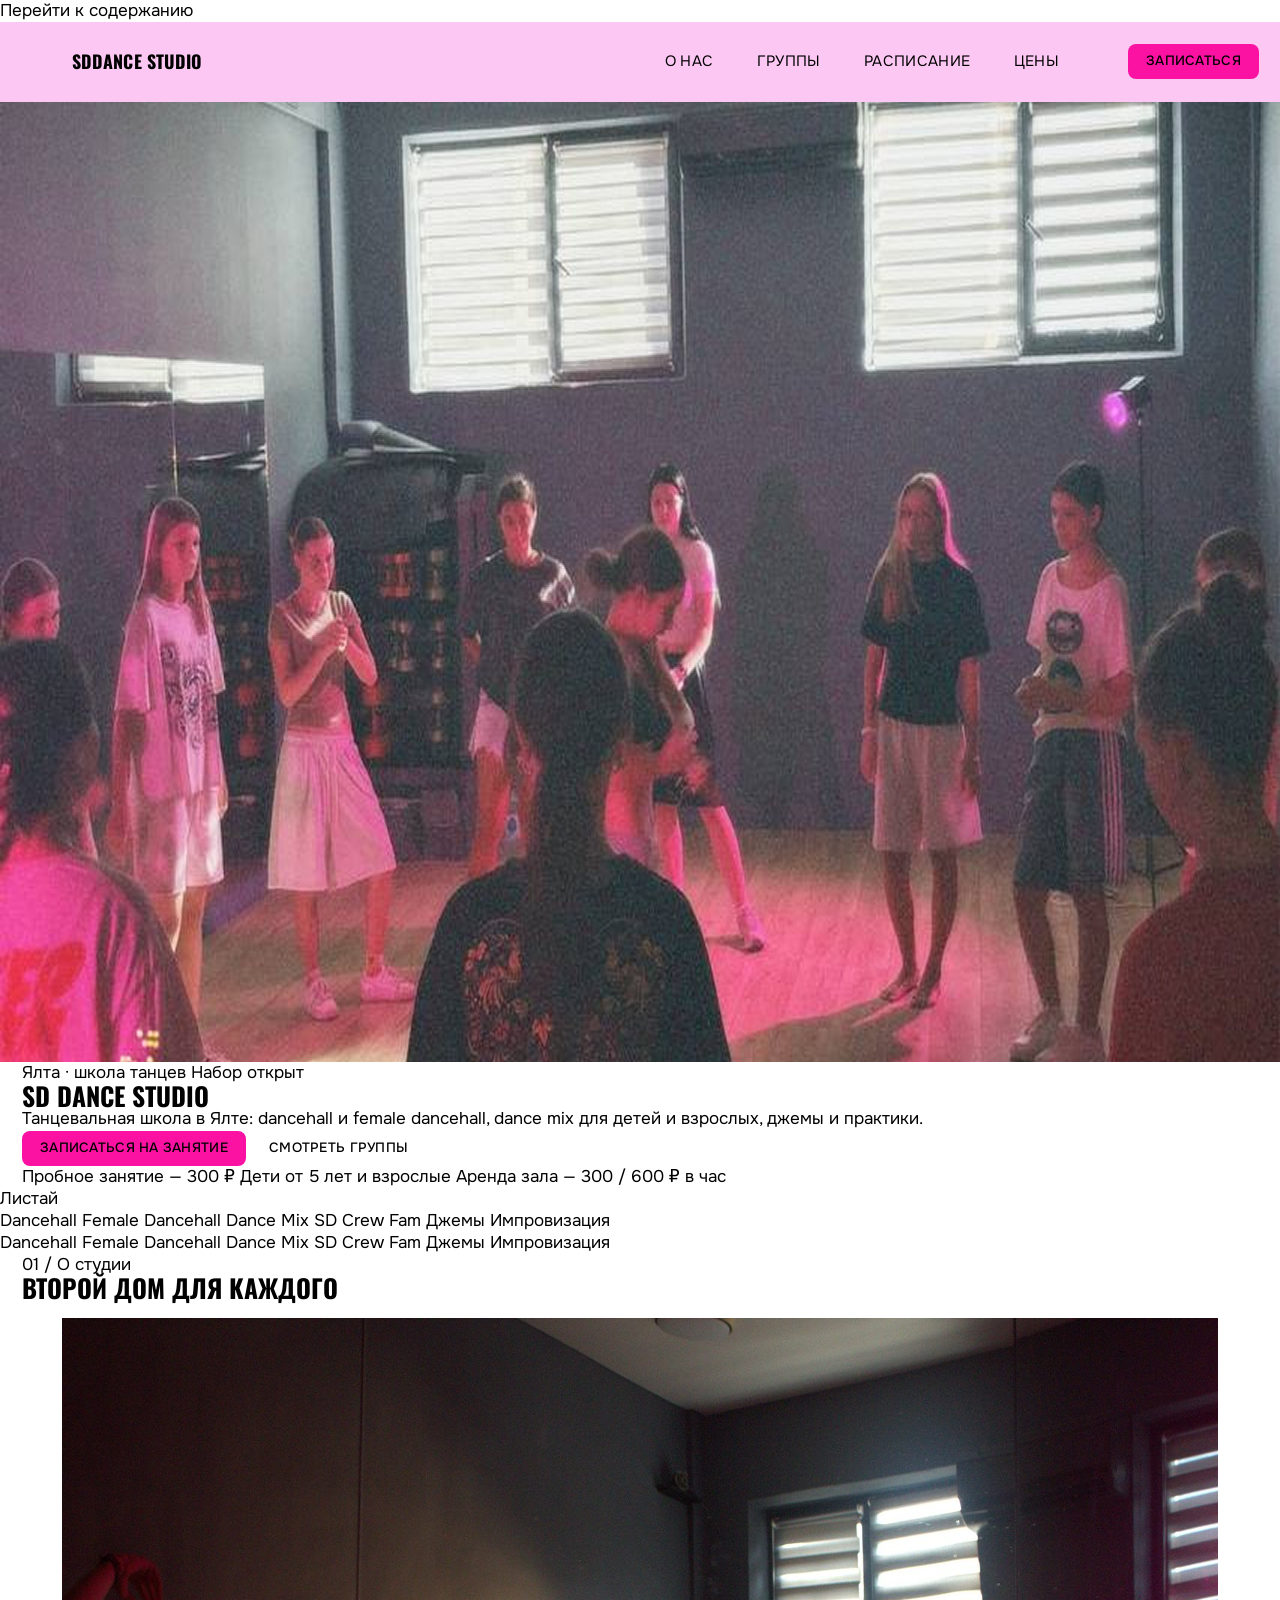
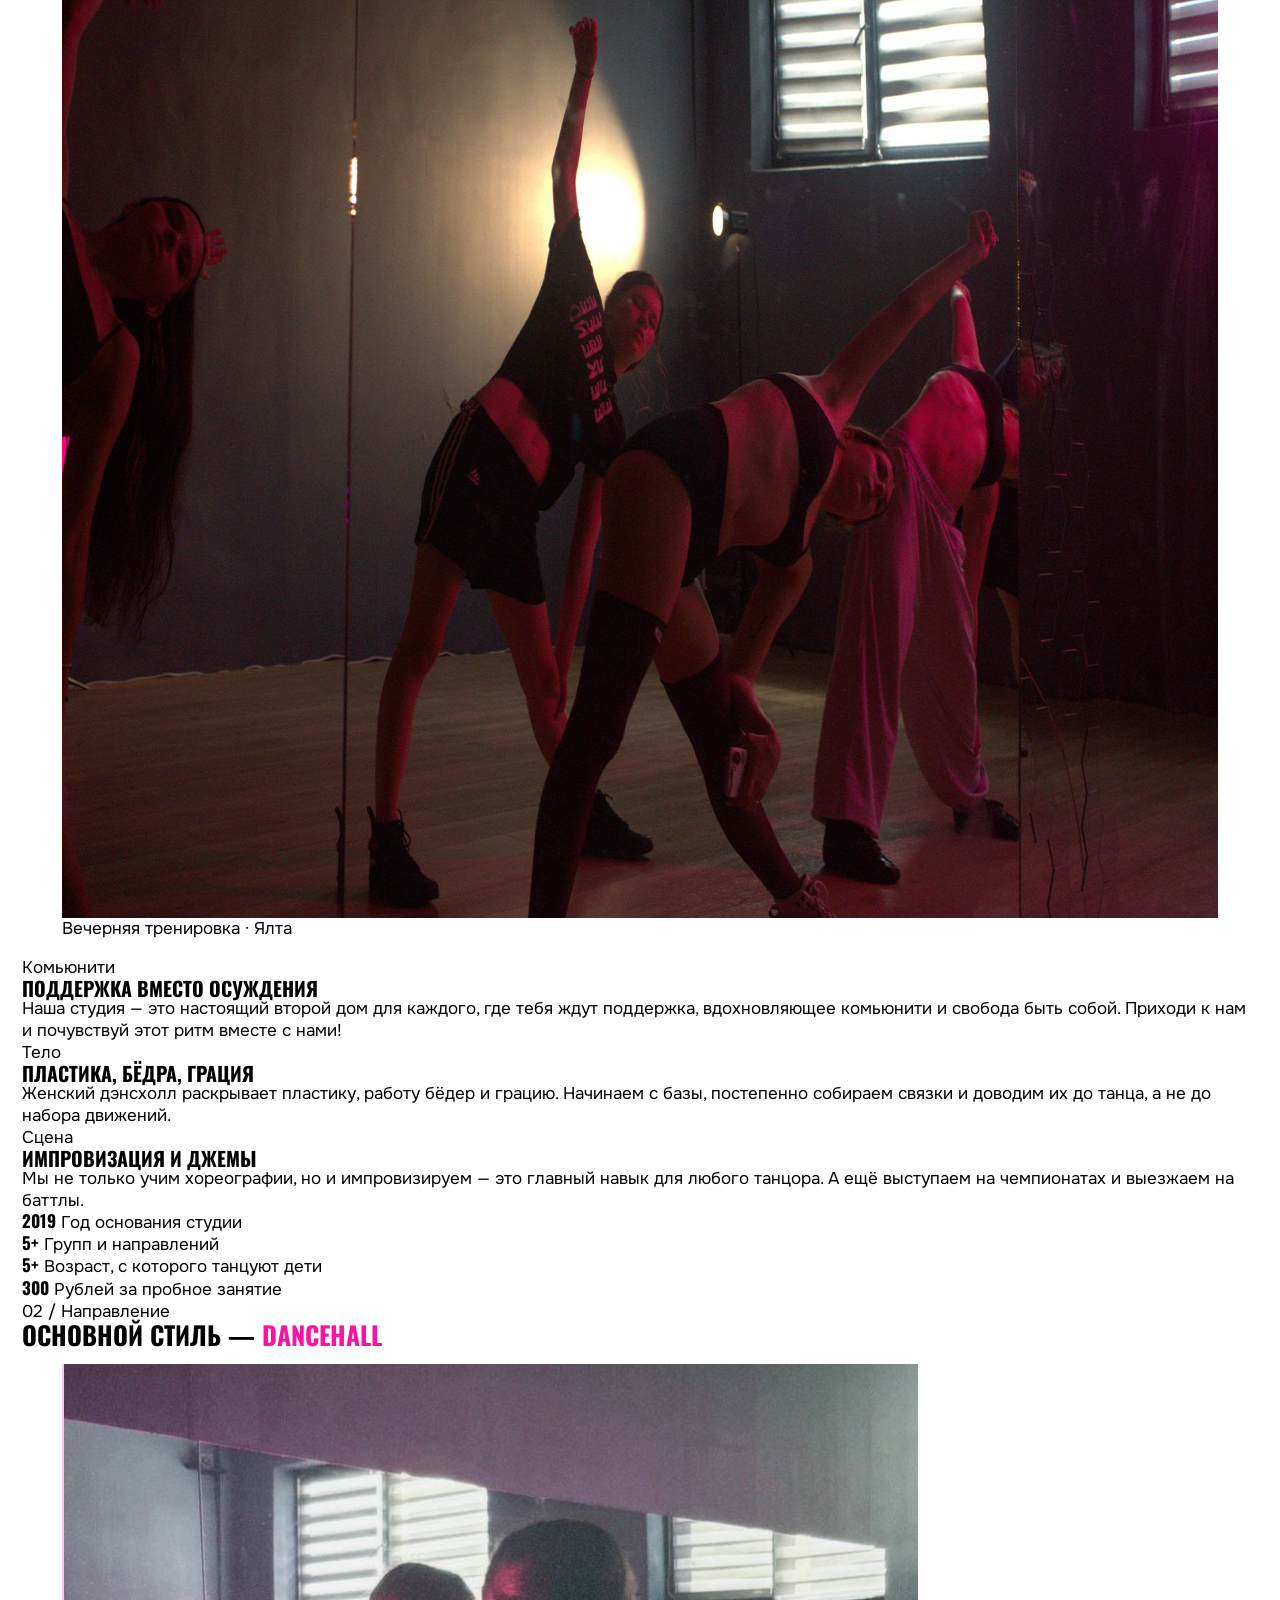
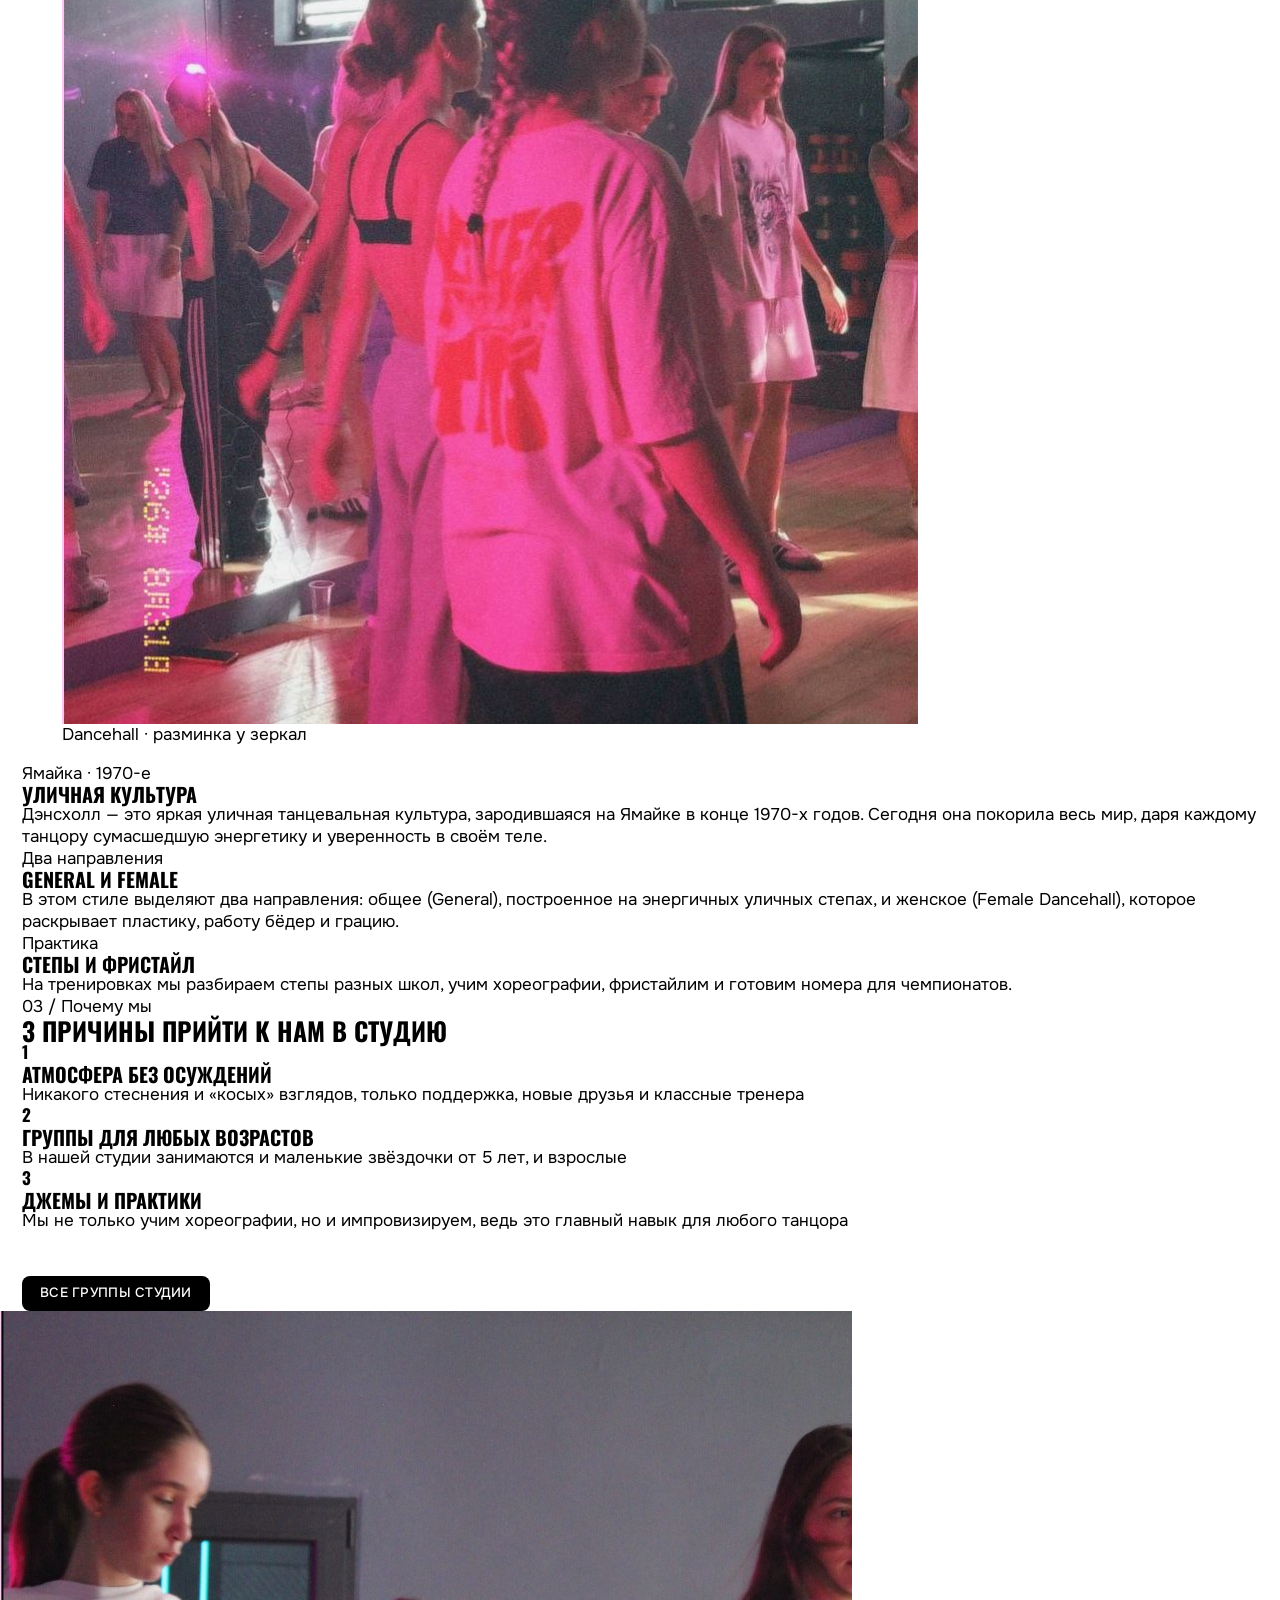
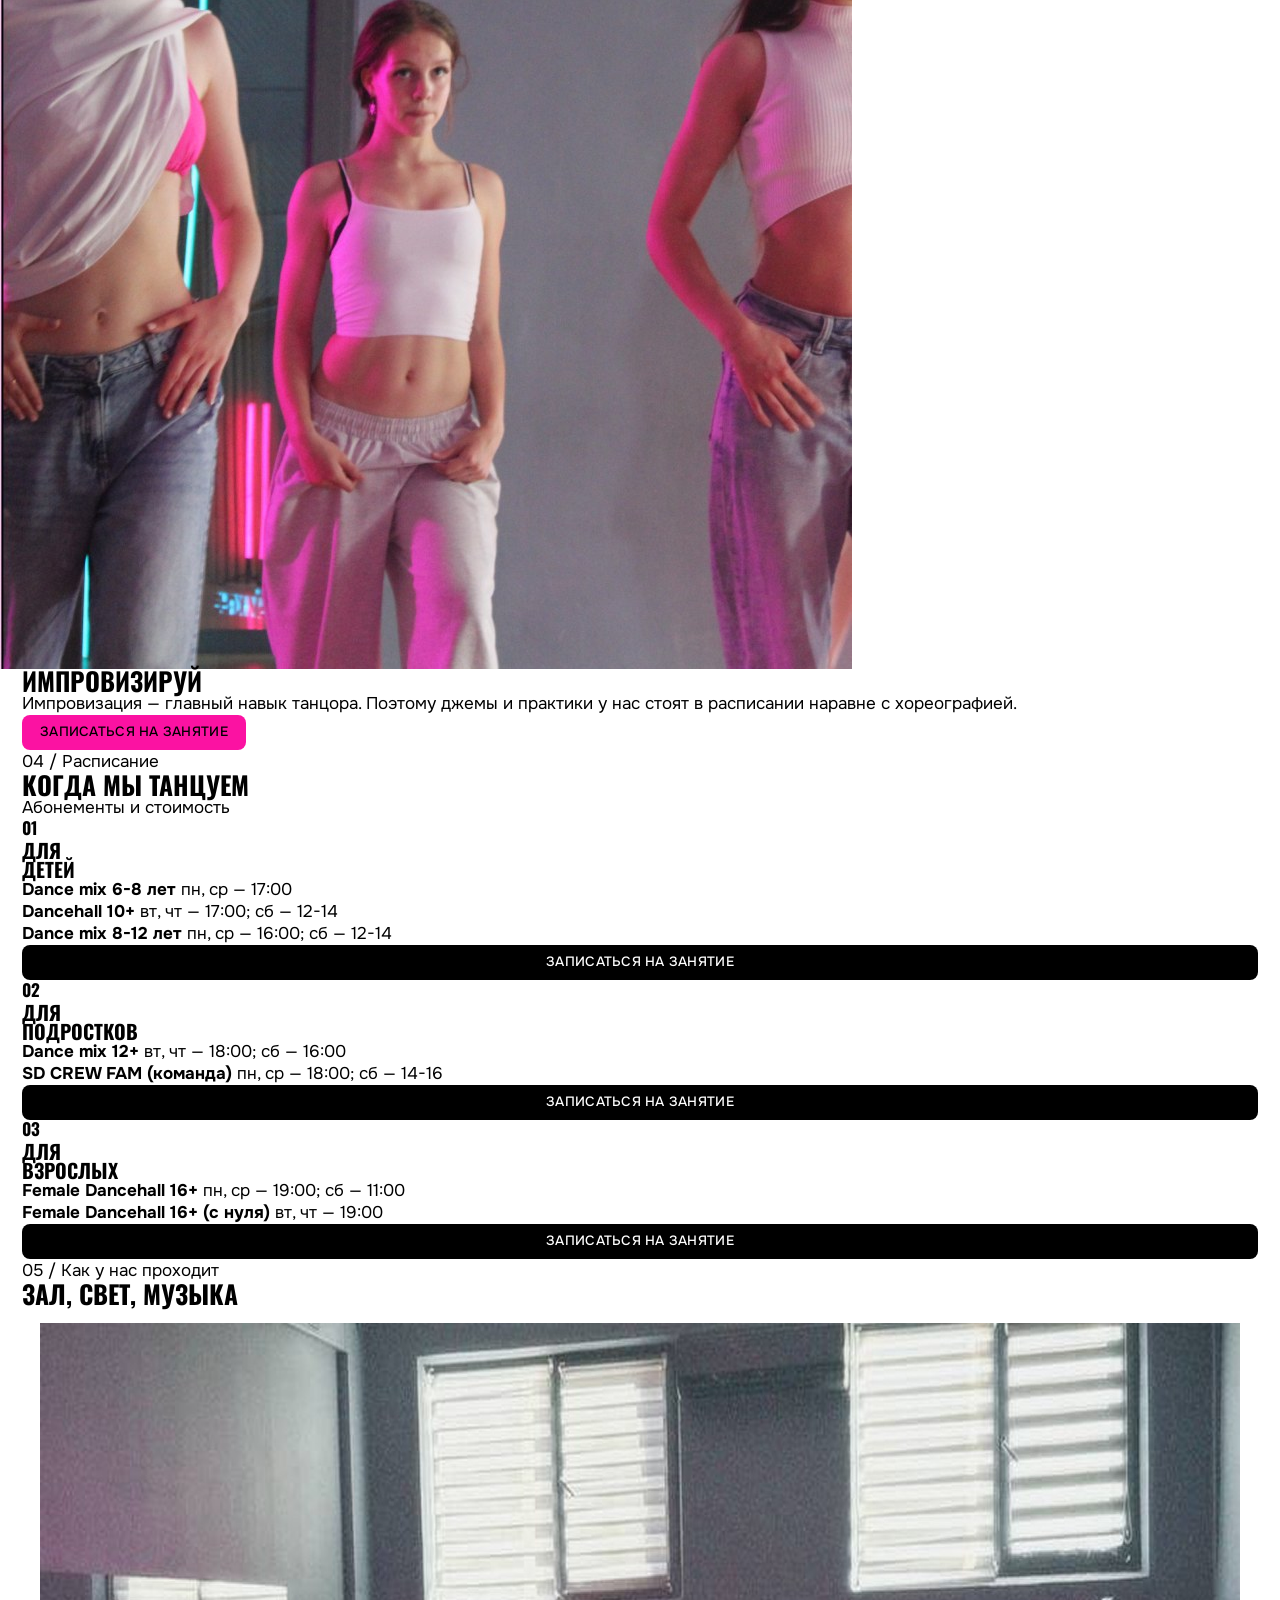
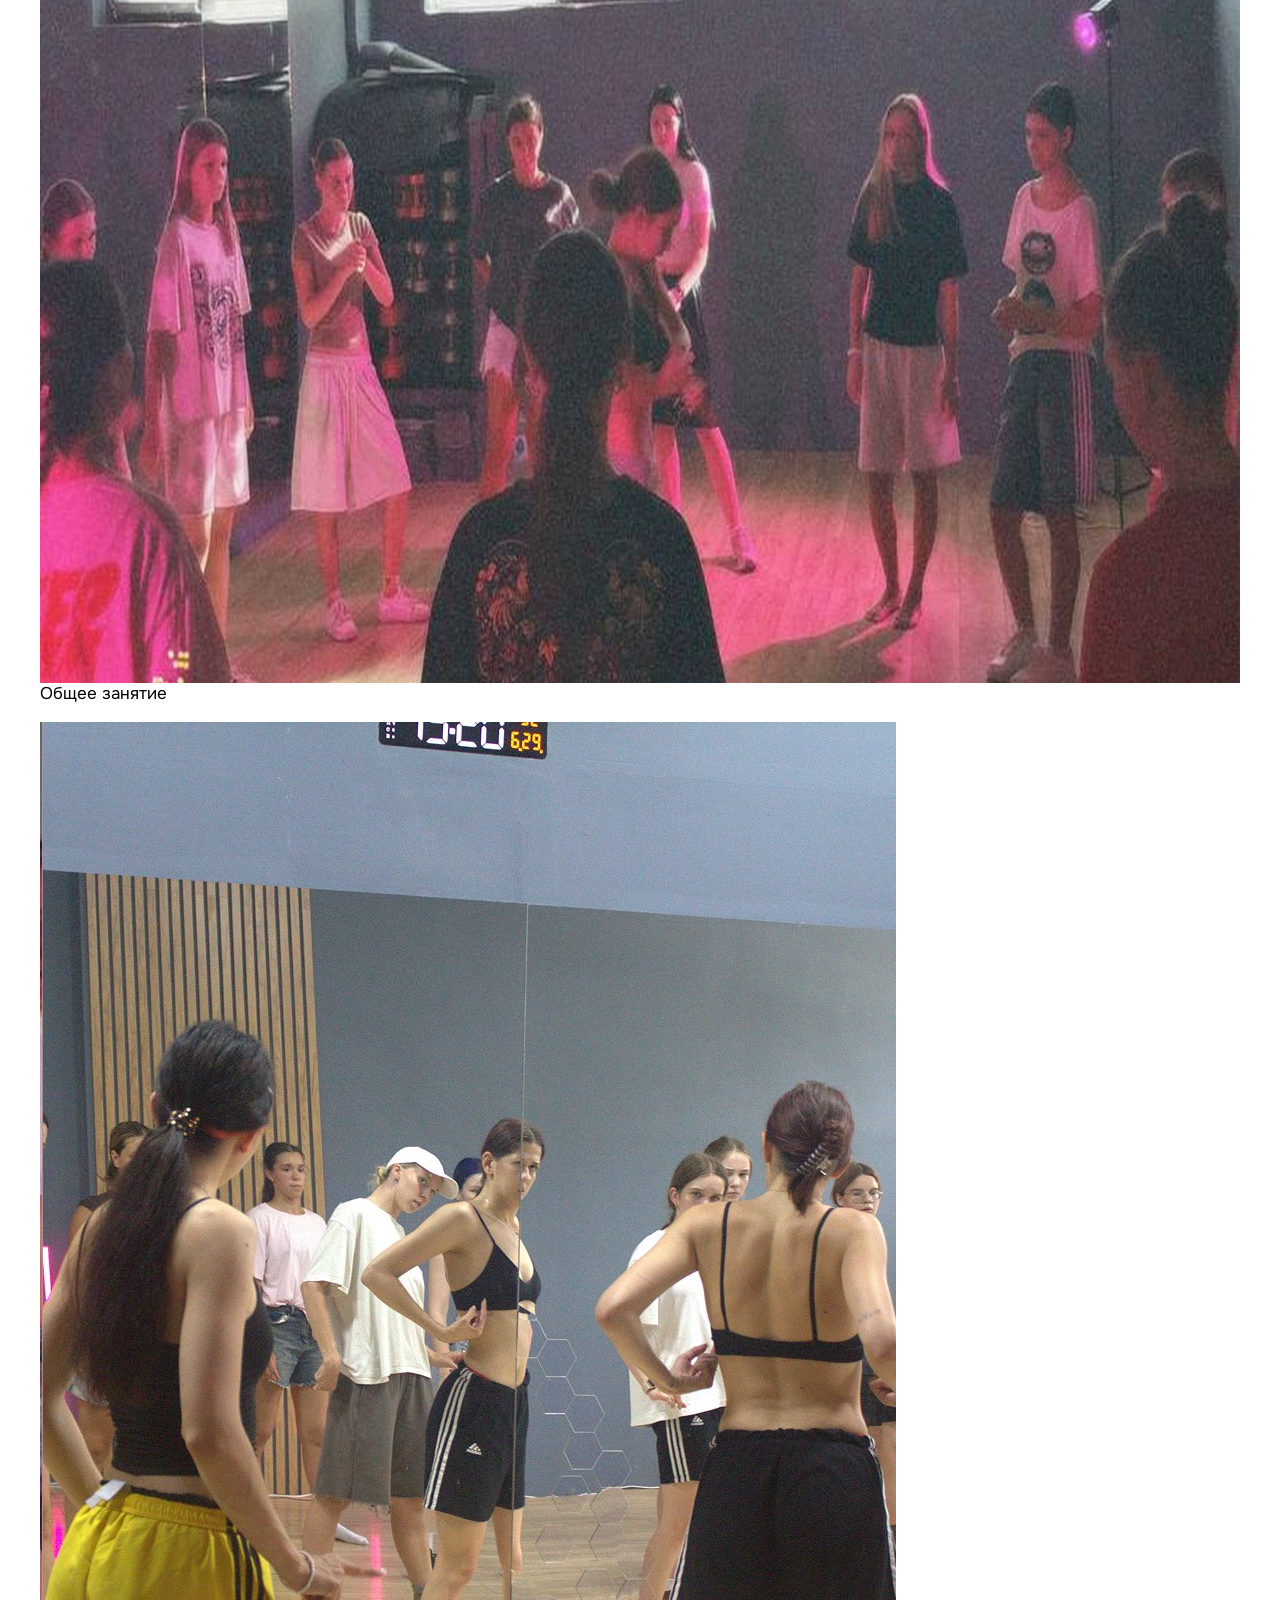
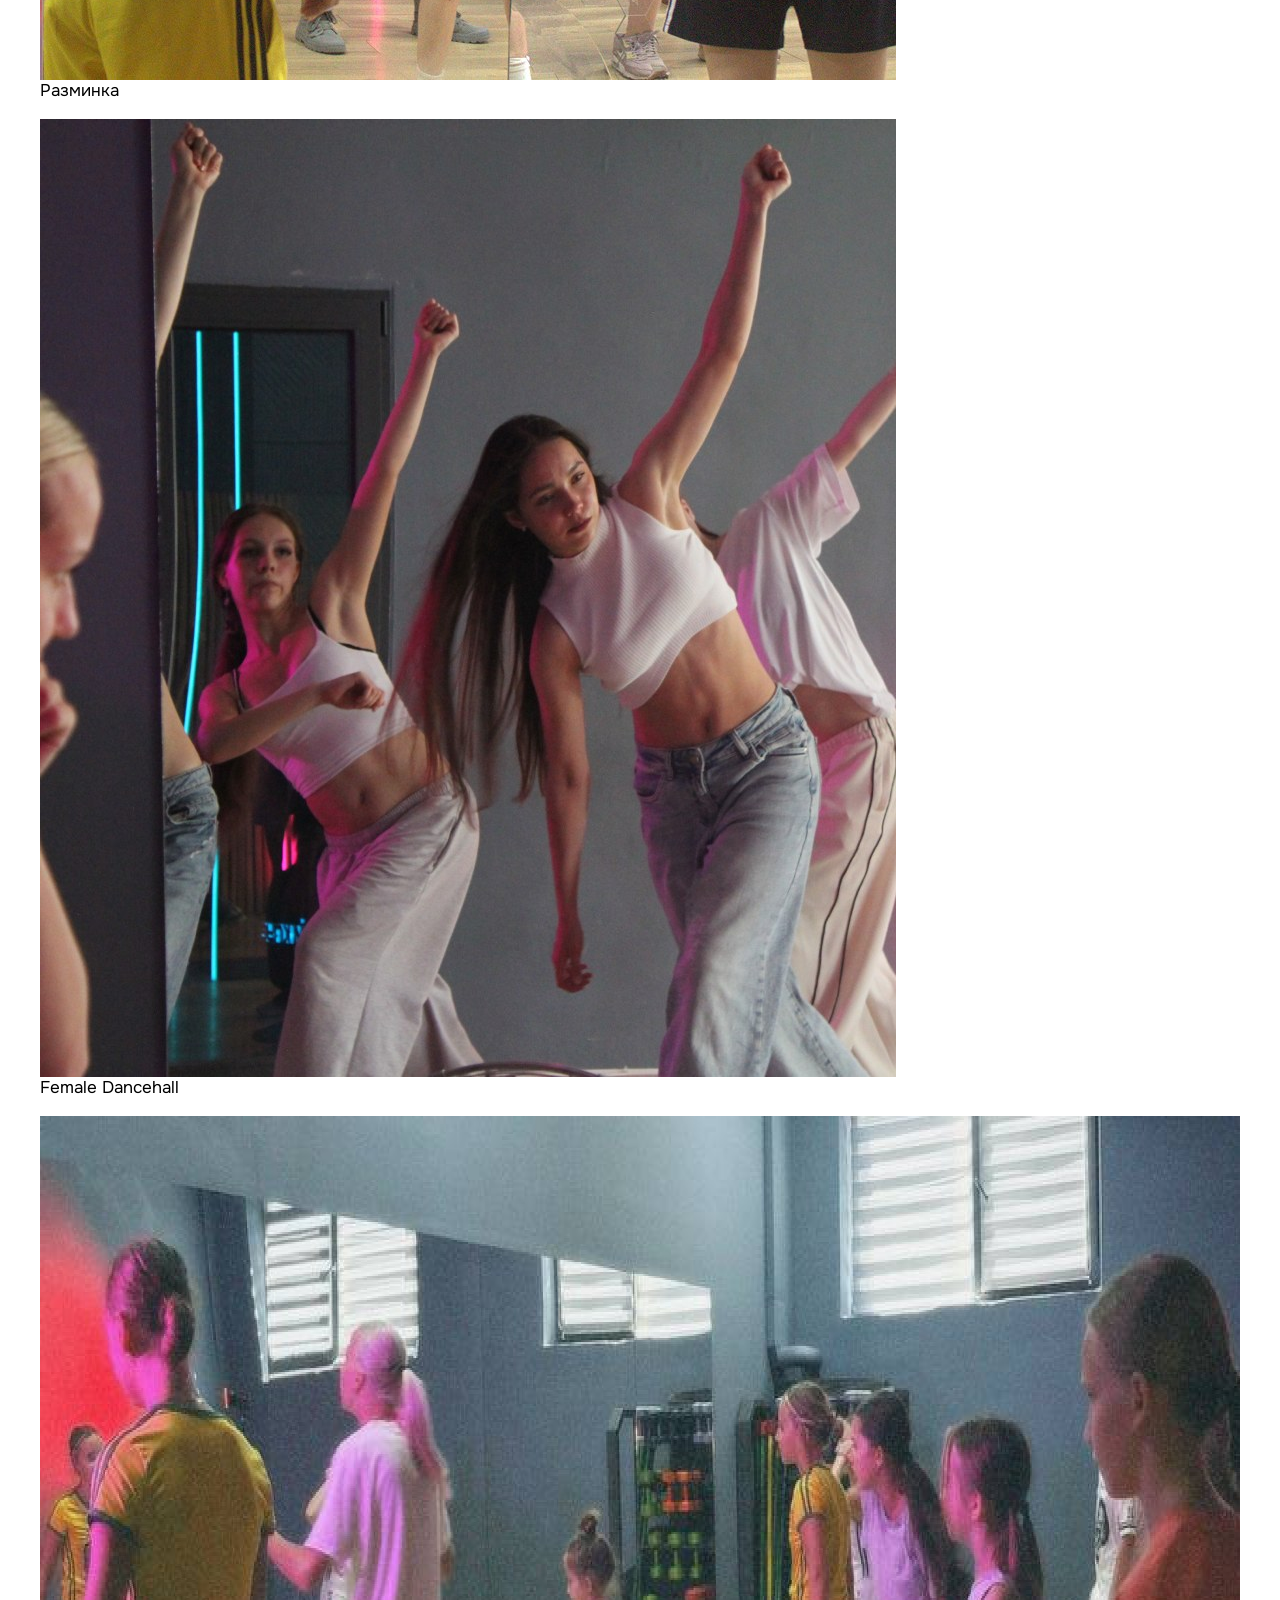
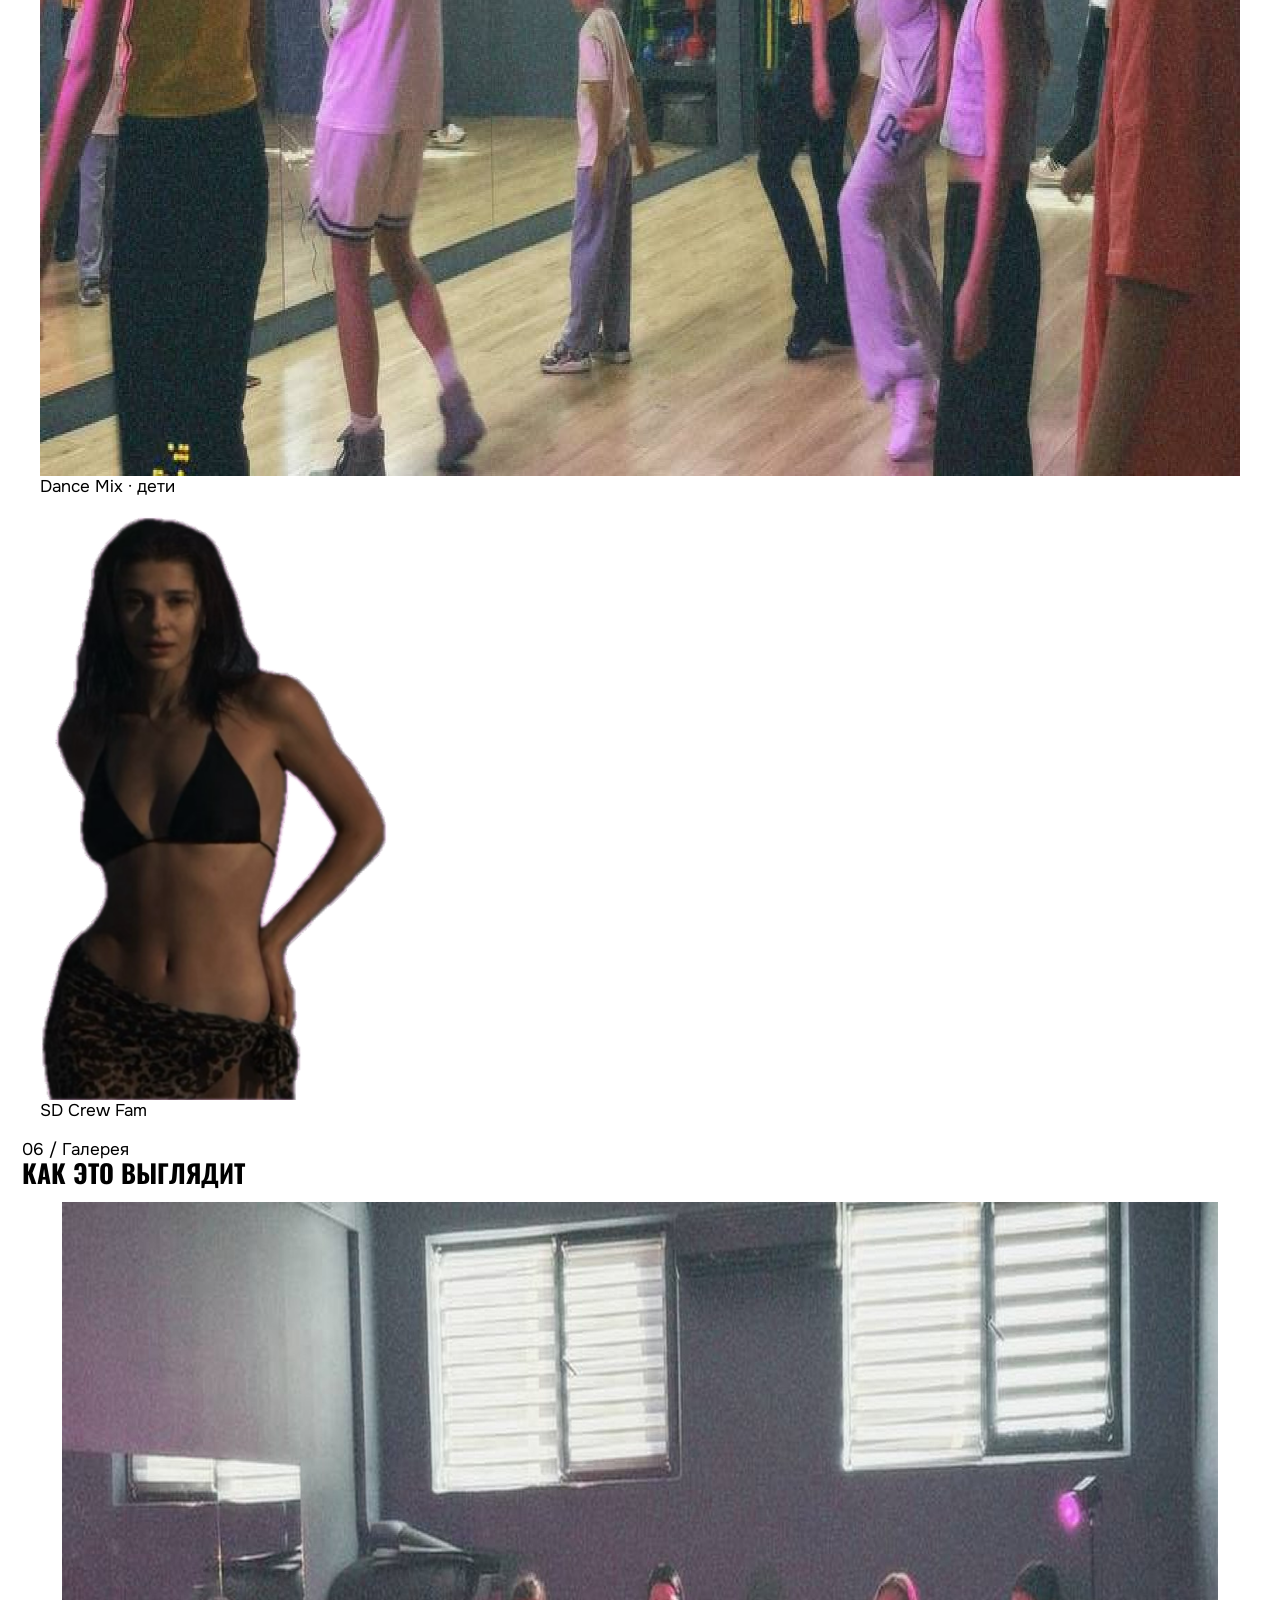
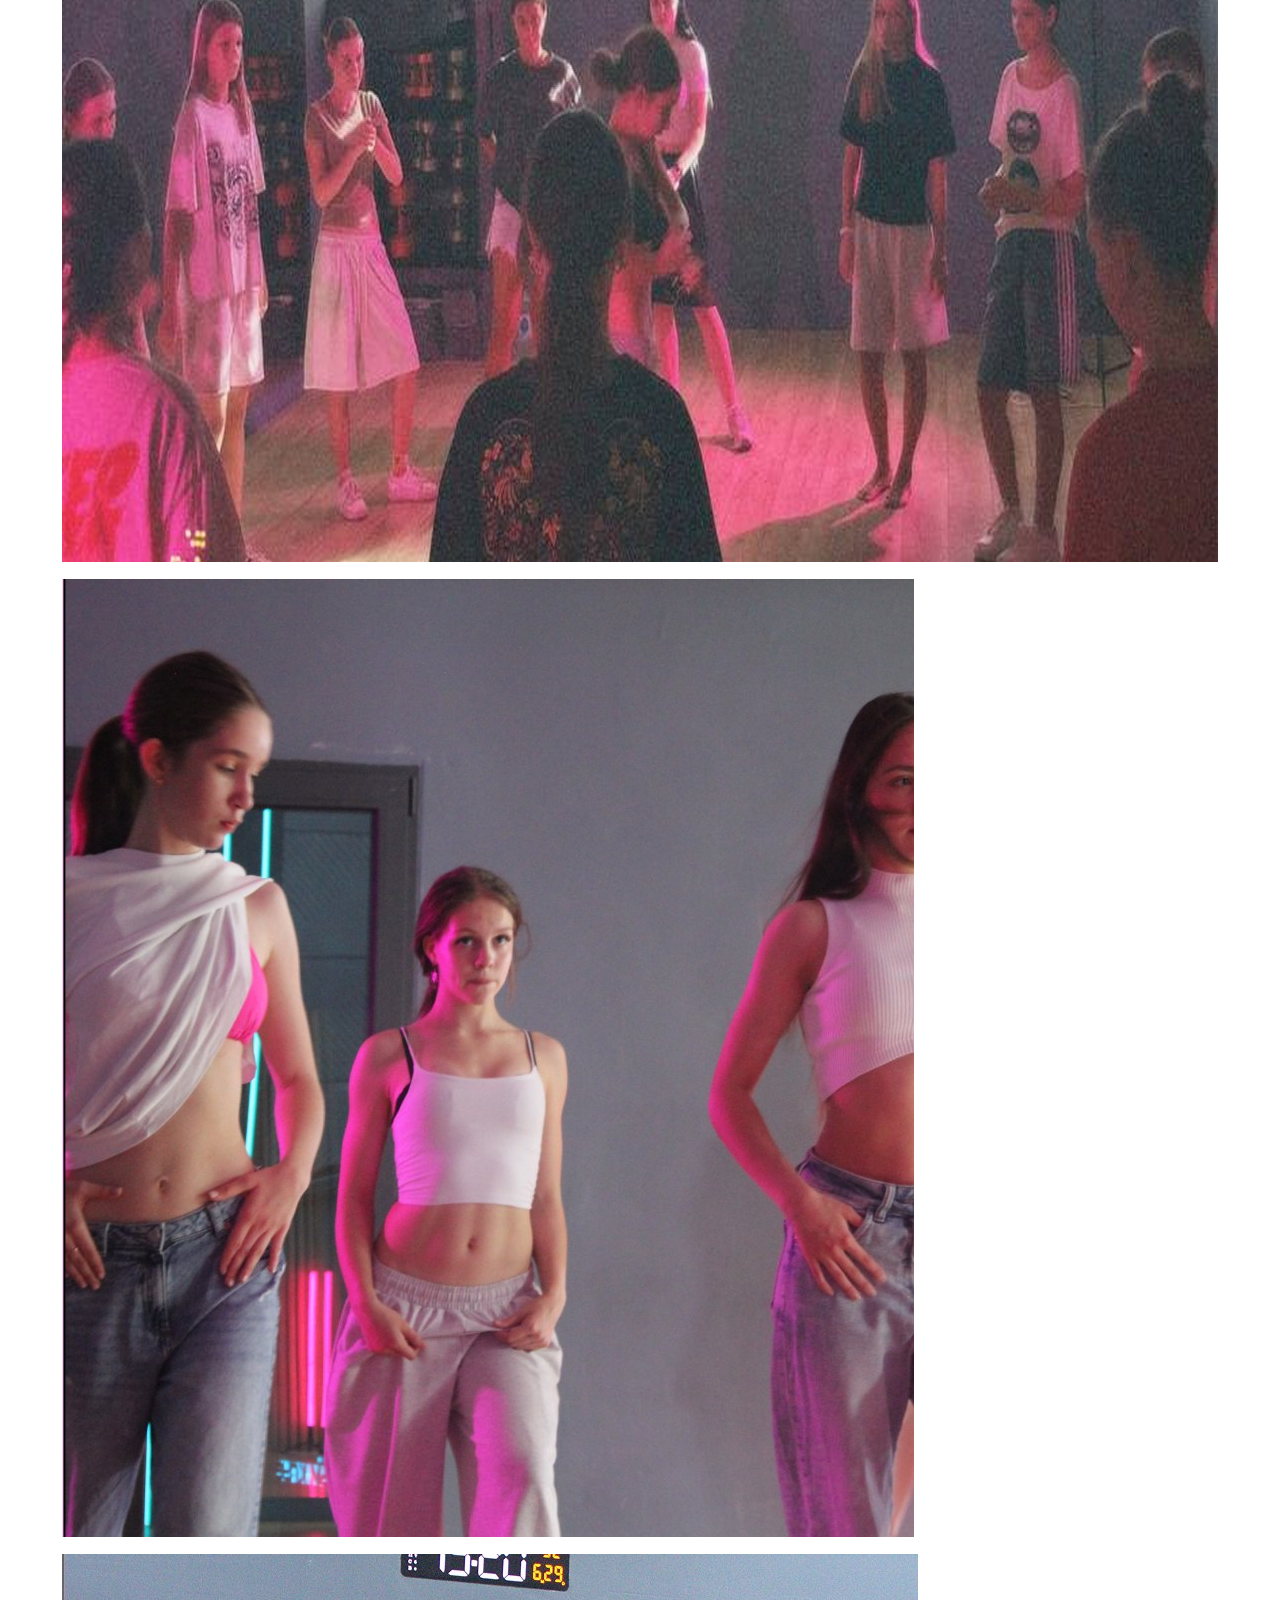
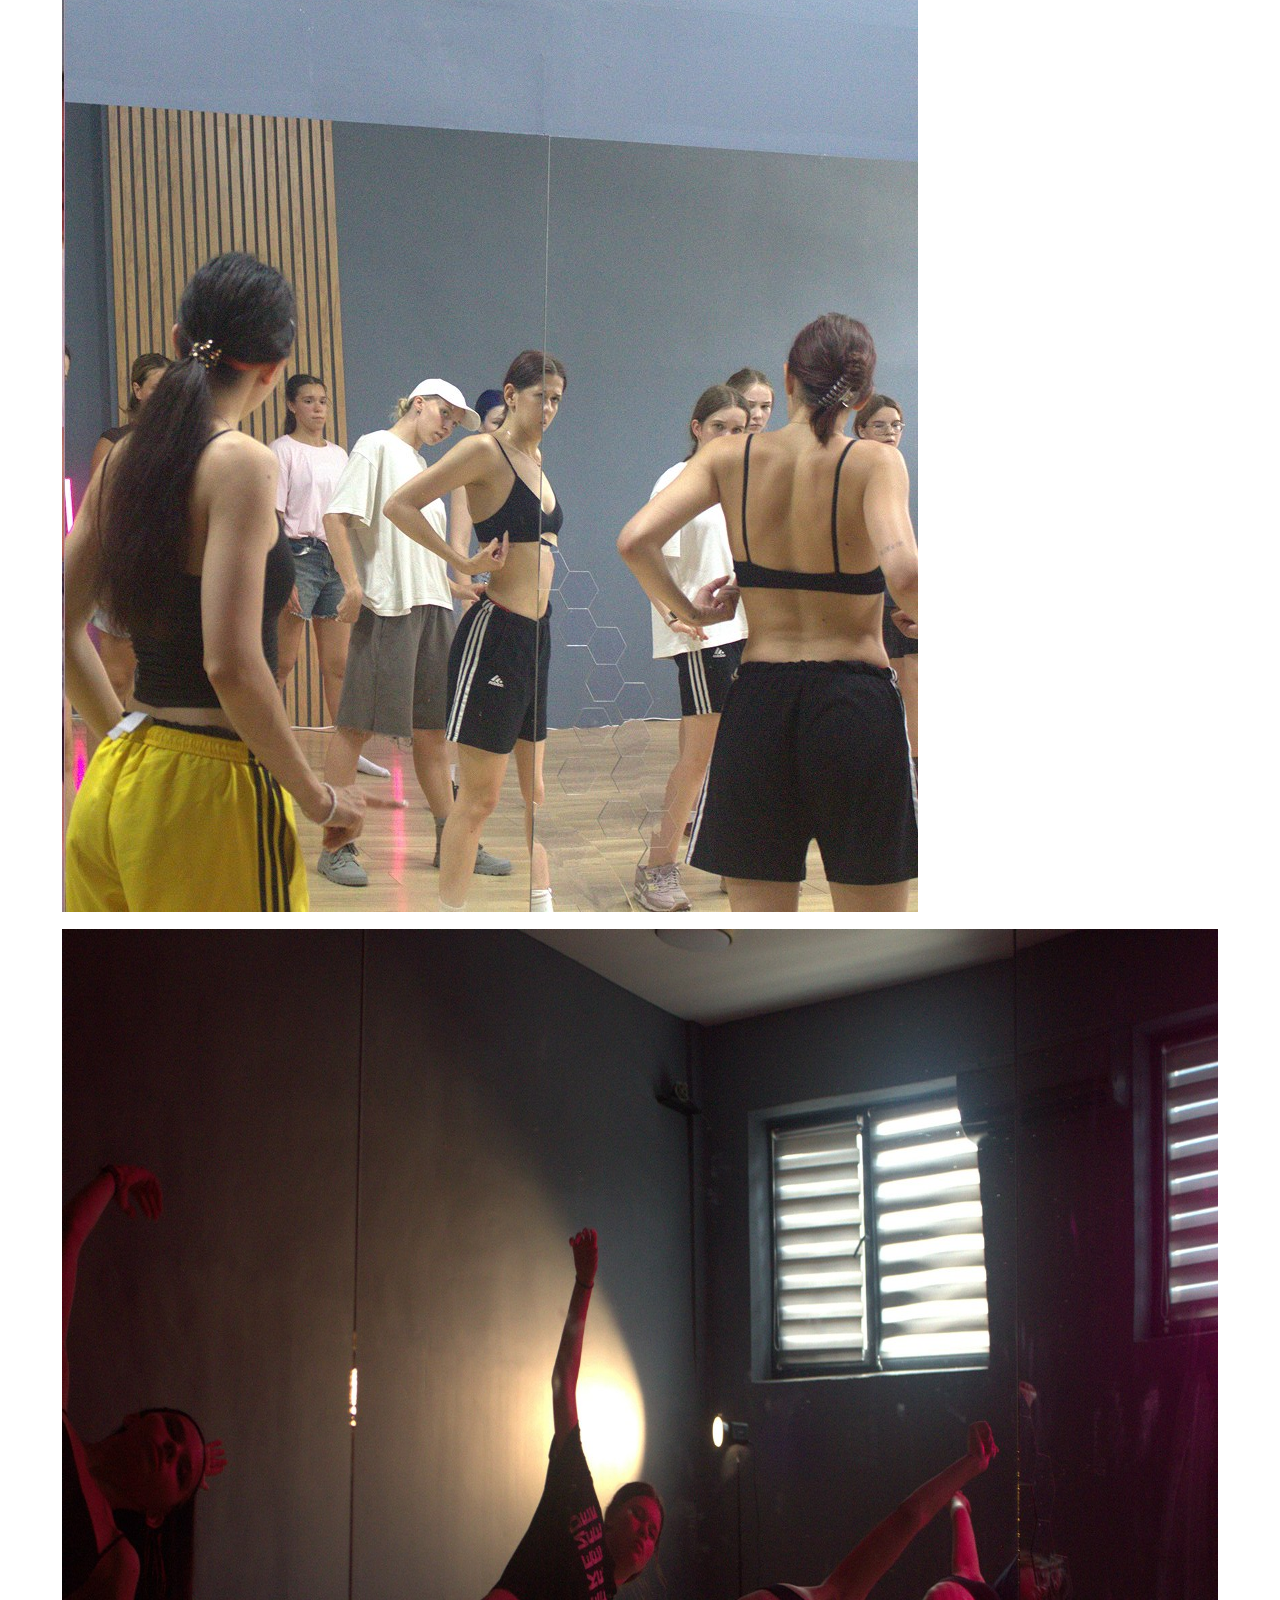
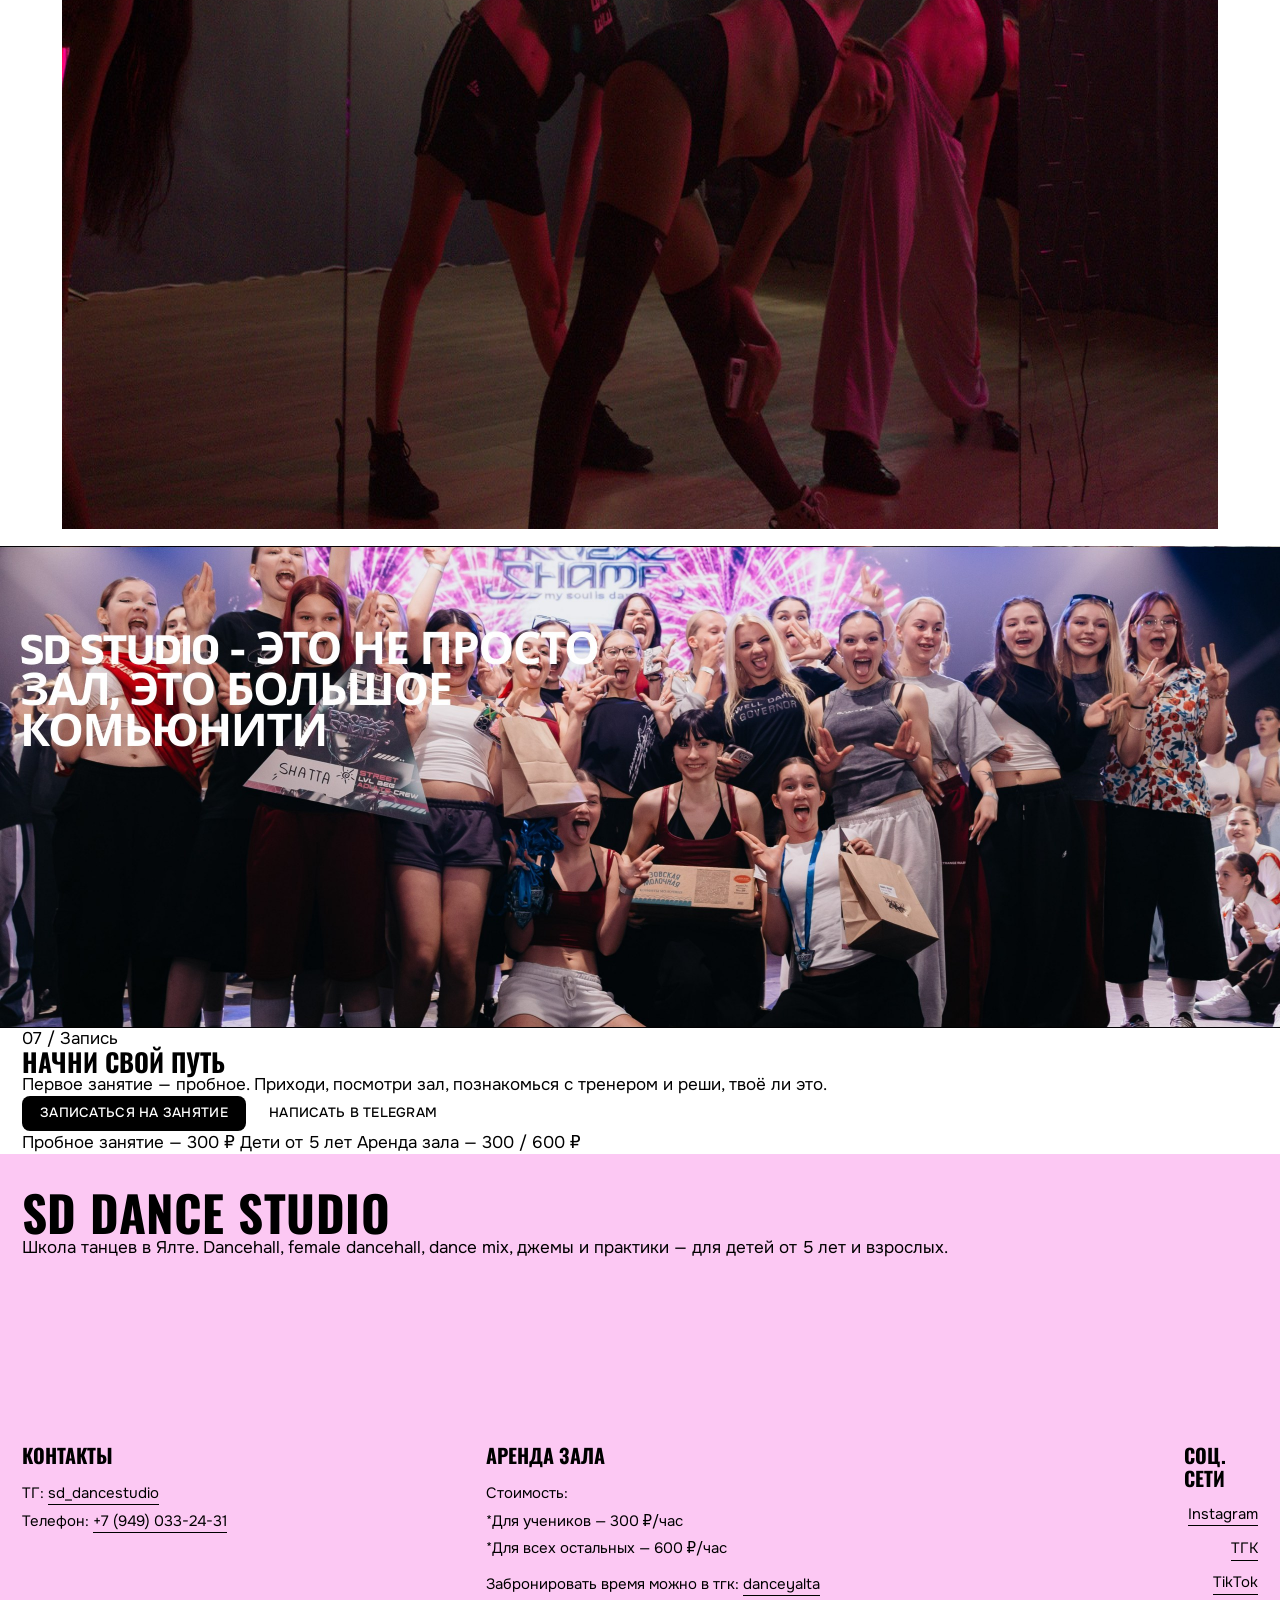
==== index.html @ d354e259 "Update site file: index.html" ====
<!doctype html>
<html lang="ru" class="no-js">
<head>
<meta charset="utf-8">
<script>document.documentElement.className = 'js';</script>
<meta name="viewport" content="width=device-width, initial-scale=1, viewport-fit=cover, interactive-widget=resizes-content">
<title>SD Dance Studio — школа танцев в Ялте: dancehall, dance mix, джемы</title>
<meta name="description" content="SD Dance Studio — танцевальная школа в Ялте. Dancehall и Female Dancehall, Dance Mix для детей и взрослых, джемы и практики. Первое пробное занятие — 300 ₽. Записывайтесь!">
<meta name="theme-color" media="(prefers-color-scheme: light)" content="#fcc8f3">
<meta name="theme-color" media="(prefers-color-scheme: dark)" content="#111111">
<meta name="color-scheme" content="light dark">
<link rel="canonical" href="https://sd-dance-studio.ru/">
<meta property="og:type" content="website">
<meta property="og:site_name" content="SD Dance Studio">
<meta property="og:title" content="SD Dance Studio — школа танцев в Ялте">
<meta property="og:description" content="Dancehall, Female Dancehall и Dance Mix в Ялте. Танцуем, импровизируем и выступаем на чемпионатах.">
<meta property="og:image" content="assets/img/hero-studio.jpg">
<meta property="og:locale" content="ru_RU">
<link rel="icon" href="assets/favicon.svg" type="image/svg+xml">
<link rel="preload" href="assets/fonts/oswald-cyrillic-700.woff2" as="font" type="font/woff2" crossorigin>
<link rel="preload" href="assets/fonts/onest-cyrillic-400.woff2" as="font" type="font/woff2" crossorigin>
<link rel="stylesheet" href="css/fonts.css">
<link rel="stylesheet" href="css/style.css">
<link rel="stylesheet" href="css/motion.css">
</head>
<body>

<a class="skip-link" href="#main">Перейти к содержанию</a>

<!-- прогресс чтения страницы -->
<div class="read-progress" aria-hidden="true"><div class="read-progress__bar"></div></div>

<!-- слой поверх страницы: мягкий прожектор за курсором (только десктоп) -->
<div class="cursor-layer" aria-hidden="true">
  <span class="cursor-layer__light"></span>
  <span class="cursor-layer__ring"></span>
</div>

<!-- зерно поверх фона: fixed + pointer-events:none, не влияет на скролл -->
<div class="grain" aria-hidden="true"></div>

<header class="site-header">
  <div class="site-header__inner">
    <a class="logo" href="index.html"><span class="logo__mark" aria-hidden="true">SD</span>Dance Studio</a>
    <nav class="nav" aria-label="Основная навигация">
      <a class="nav__link" href="#about">О нас</a>
      <a class="nav__link" href="groups.html">Группы</a>
      <a class="nav__link" href="#schedule">Расписание</a>
      <a class="nav__link" href="plans.html">Цены</a>
    </nav>
    <button class="btn btn--magenta" type="button" data-booking data-magnet="0.14">Записаться</button>
    <button class="burger" type="button" aria-expanded="false" aria-controls="mobile-menu" aria-label="Меню">
      <span></span><span></span><span></span>
    </button>
  </div>
  <nav class="mobile-menu" id="mobile-menu" aria-label="Мобильная навигация">
    <a class="mobile-menu__link" href="#about"><span class="mobile-menu__num">01</span>О нас</a>
    <a class="mobile-menu__link" href="groups.html"><span class="mobile-menu__num">02</span>Группы</a>
    <a class="mobile-menu__link" href="plans.html"><span class="mobile-menu__num">03</span>Выбери своё</a>
    <button class="mobile-menu__link" type="button" data-booking><span class="mobile-menu__num">04</span>Записаться</button>
  </nav>
</header>

<main id="main">

  <!-- ================= Сцена 01. Герой ================= -->
  <section class="hero">
    <div class="hero__media">
      <img src="assets/img/hero-studio.jpg" width="1708" height="960" fetchpriority="high"
           alt="Групповое занятие в зале SD Dance Studio: ученицы повторяют связку у зеркал">
      <div class="hero__scrim" aria-hidden="true"></div>
    </div>

    <div class="hero__inner shell">
      <div class="hero__meta">
        <span class="micro">Ялта · школа танцев</span>
        <span class="hero__badge"><span class="btn__dot" aria-hidden="true"></span>Набор открыт</span>
      </div>

      <h1 class="hero__title display">
        <span class="ln"><span class="ln__in">SD Dance</span></span>
        <span class="ln ln--indent"><span class="ln__in hero__title--outline">Studio</span></span>
      </h1>

      <div class="hero__bottom">
        <p class="hero__lead">Танцевальная школа в Ялте: dancehall и female dancehall, dance mix
          для детей и взрослых, джемы и практики.</p>
        <div class="hero__actions">
          <button class="btn btn--magenta btn--lg" type="button" data-booking data-magnet="0.16">Записаться на занятие</button>
          <a class="btn btn--white btn--outline btn--lg" href="groups.html">Смотреть группы</a>
        </div>
      </div>

      <div class="hero__facts">
        <span class="hero__fact">Пробное занятие — 300 ₽</span>
        <span class="hero__fact">Дети от 5 лет и взрослые</span>
        <span class="hero__fact">Аренда зала — 300 / 600 ₽ в час</span>
      </div>
    </div>

    <span class="hero__scroll" aria-hidden="true">Листай <i></i></span>
  </section>

  <!-- ================= Кинетическая лента направлений ================= -->
  <div class="ticker" aria-label="Направления студии">
    <div class="ticker__track">
      <div class="ticker__group">
        <span class="ticker__item">Dancehall</span>
        <span class="ticker__item ticker__item--ghost">Female Dancehall</span>
        <span class="ticker__item">Dance Mix</span>
        <span class="ticker__item ticker__item--ghost">SD Crew Fam</span>
        <span class="ticker__item">Джемы</span>
        <span class="ticker__item ticker__item--ghost">Импровизация</span>
      </div>
      <div class="ticker__group" aria-hidden="true">
        <span class="ticker__item">Dancehall</span>
        <span class="ticker__item ticker__item--ghost">Female Dancehall</span>
        <span class="ticker__item">Dance Mix</span>
        <span class="ticker__item ticker__item--ghost">SD Crew Fam</span>
        <span class="ticker__item">Джемы</span>
        <span class="ticker__item ticker__item--ghost">Импровизация</span>
      </div>
    </div>
  </div>

  <!-- ================= Сцена 02. О студии: липкий рассказ ================= -->
  <section class="sec band" id="about">
    <div class="shell">
      <div class="sec-head">
        <span class="micro rv">01 / О студии</span>
        <h2 class="sec-head__title display rv">Второй дом для каждого</h2>
      </div>

      <div class="story">
        <figure class="story__media mask-media">
          <div class="story__media-inner">
            <img src="assets/img/dance-dark.jpg" width="1708" height="1200"
                 alt="Ученицы студии на вечерней тренировке">
          </div>
          <figcaption>Вечерняя тренировка · Ялта</figcaption>
        </figure>

        <div class="story__rail">
          <article class="story__item is-active rv rv--right">
            <span class="micro">Комьюнити</span>
            <h3 class="story__item-title display">Поддержка вместо осуждения</h3>
            <p class="story__item-text">Наша студия — это настоящий второй дом для каждого, где тебя ждут
              поддержка, вдохновляющее комьюнити и свобода быть собой. Приходи к нам и почувствуй этот
              ритм вместе с нами!</p>
          </article>

          <article class="story__item rv rv--right">
            <span class="micro">Тело</span>
            <h3 class="story__item-title display">Пластика, бёдра, грация</h3>
            <p class="story__item-text">Женский дэнсхолл раскрывает пластику, работу бёдер и грацию.
              Начинаем с базы, постепенно собираем связки и доводим их до танца, а не до набора движений.</p>
          </article>

          <article class="story__item rv rv--right">
            <span class="micro">Сцена</span>
            <h3 class="story__item-title display">Импровизация и джемы</h3>
            <p class="story__item-text">Мы не только учим хореографии, но и импровизируем — это главный
              навык для любого танцора. А ещё выступаем на чемпионатах и выезжаем на баттлы.</p>
          </article>
        </div>
      </div>
    </div>
  </section>

  <!-- ================= Сцена 03. Цифры-факты ================= -->
  <section class="facts band" aria-label="Студия в цифрах">
    <div class="shell">
      <div class="facts__grid">
        <div class="fact">
          <span class="fact__num display" data-count="2019" data-thousands>2019</span>
          <span class="fact__label">Год основания студии</span>
        </div>
        <div class="fact fact--pink">
          <span class="fact__num display" data-count="5" data-plus>5+</span>
          <span class="fact__label">Групп и направлений</span>
        </div>
        <div class="fact fact--magenta">
          <span class="fact__num display" data-count="5" data-plus>5+</span>
          <span class="fact__label">Возраст, с которого танцуют дети</span>
        </div>
        <div class="fact">
          <span class="fact__num display" data-count="300">300</span>
          <span class="fact__label">Рублей за пробное занятие</span>
        </div>
      </div>
    </div>
  </section>

  <!-- ================= Сцена 04. Основной стиль ================= -->
  <section class="sec band">
    <div class="shell">
      <div class="sec-head">
        <span class="micro rv">02 / Направление</span>
        <h2 class="sec-head__title display rv">Основной стиль — <span class="accent">Dancehall</span></h2>
      </div>

      <div class="story">
        <figure class="story__media mask-media">
          <div class="story__media-inner">
            <img src="assets/img/groups-hero-class.jpg" width="856" height="960" loading="lazy"
                 alt="Ученицы SD Dance Studio на занятии по dancehall">
          </div>
          <figcaption>Dancehall · разминка у зеркал</figcaption>
        </figure>

        <div class="story__rail">
          <article class="story__item is-active rv rv--right">
            <span class="micro">Ямайка · 1970-е</span>
            <h3 class="story__item-title display">Уличная культура</h3>
            <p class="story__item-text">Дэнсхолл — это яркая уличная танцевальная культура, зародившаяся на
              Ямайке в конце 1970-х годов. Сегодня она покорила весь мир, даря каждому танцору
              сумасшедшую энергетику и уверенность в своём теле.</p>
          </article>

          <article class="story__item story__item--pink rv rv--right">
            <span class="micro">Два направления</span>
            <h3 class="story__item-title display">General и Female</h3>
            <p class="story__item-text">В этом стиле выделяют два направления: общее (General), построенное
              на энергичных уличных степах, и женское (Female Dancehall), которое раскрывает пластику, работу
              бёдер и грацию.</p>
          </article>

          <article class="story__item story__item--dark rv rv--right">
            <span class="micro">Практика</span>
            <h3 class="story__item-title display">Степы и фристайл</h3>
            <p class="story__item-text">На тренировках мы разбираем степы разных школ, учим хореографии,
              фристайлим и готовим номера для чемпионатов.</p>
          </article>
        </div>
      </div>
    </div>
  </section>

  <!-- ================= Сцена 05. Три причины ================= -->
  <section class="sec band">
    <div class="shell">
      <div class="sec-head">
        <span class="micro rv">03 / Почему мы</span>
        <h2 class="sec-head__title display rv">3 причины прийти к нам в студию</h2>
      </div>

      <ol class="rows">
        <li class="row-item rv">
          <span class="row-item__num display" aria-hidden="true">1</span>
          <h3 class="row-item__title display">Атмосфера без осуждений</h3>
          <p class="row-item__text">Никакого стеснения и «косых» взглядов, только поддержка, новые
            друзья и классные тренера</p>
        </li>
        <li class="row-item rv">
          <span class="row-item__num display" aria-hidden="true">2</span>
          <h3 class="row-item__title display">Группы для любых возрастов</h3>
          <p class="row-item__text">В нашей студии занимаются и маленькие звёздочки от 5 лет, и
            взрослые</p>
        </li>
        <li class="row-item rv">
          <span class="row-item__num display" aria-hidden="true">3</span>
          <h3 class="row-item__title display">Джемы и практики</h3>
          <p class="row-item__text">Мы не только учим хореографии, но и импровизируем, ведь это
            главный навык для любого танцора</p>
        </li>
      </ol>

      <p style="margin-top: clamp(24px, 3.4vw, 48px)">
        <a class="btn btn--black btn--lg" href="groups.html" data-magnet="0.14">Все группы студии</a>
      </p>
    </div>
  </section>

  <!-- ================= Сцена 06. Фото во всю ширину + параллакс ================= -->
  <section class="photoband" aria-label="Импровизация и джемы в студии">
    <div class="photoband__media">
      <img src="assets/img/dancehall-girls.jpg" width="852" height="958" loading="lazy" data-parallax="0.16"
           alt="Ученицы SD Dance Studio на неоновом свете">
    </div>
    <div class="photoband__scrim" aria-hidden="true"></div>
    <div class="photoband__inner shell">
      <h2 class="photoband__title photoband__title--outline display rv rv--mask">Импровизируй</h2>
      <div class="photoband__foot">
        <p class="photoband__note rv">Импровизация — главный навык танцора. Поэтому джемы и практики у нас
          стоят в расписании наравне с хореографией.</p>
        <button class="btn btn--magenta btn--lg" type="button" data-booking data-magnet="0.16">Записаться на занятие</button>
      </div>
    </div>
  </section>

  <!-- ================= Сцена 07. Расписание ================= -->
  <section class="sec band" id="schedule">
    <div class="shell">
      <div class="sec-head">
        <div class="sec-head__row">
          <div>
            <span class="micro rv">04 / Расписание</span>
            <h2 class="sec-head__title display rv">Когда мы танцуем</h2>
          </div>
          <a class="ulink rv" href="plans.html">Абонементы и стоимость</a>
        </div>
      </div>

      <div class="sched">
        <div class="sched__col rv">
          <span class="sched__idx display" aria-hidden="true">01</span>
          <h3 class="sched__title display">Для<br>детей</h3>
          <div class="sched__rows">
            <p class="sched__row"><b>Dance mix 6-8 лет</b> <span>пн, ср — 17:00</span></p>
            <p class="sched__row"><b>Dancehall 10+</b> <span>вт, чт — 17:00; сб — 12-14</span></p>
            <p class="sched__row"><b>Dance mix 8-12 лет</b> <span>пн, ср — 16:00; сб — 12-14</span></p>
          </div>
          <button class="btn btn--black btn--block" type="button" data-booking>Записаться на занятие</button>
        </div>

        <div class="sched__col rv">
          <span class="sched__idx display" aria-hidden="true">02</span>
          <h3 class="sched__title display">Для<br>подростков</h3>
          <div class="sched__rows">
            <p class="sched__row"><b>Dance mix 12+</b> <span>вт, чт — 18:00; сб — 16:00</span></p>
            <p class="sched__row"><b>SD CREW FAM (команда)</b> <span>пн, ср — 18:00; сб — 14-16</span></p>
          </div>
          <button class="btn btn--black btn--block" type="button" data-booking>Записаться на занятие</button>
        </div>

        <div class="sched__col rv">
          <span class="sched__idx display" aria-hidden="true">03</span>
          <h3 class="sched__title display">Для<br>взрослых</h3>
          <div class="sched__rows">
            <p class="sched__row"><b>Female Dancehall 16+</b> <span>пн, ср — 19:00; сб — 11:00</span></p>
            <p class="sched__row"><b>Female Dancehall 16+ (с нуля)</b> <span>вт, чт — 19:00</span></p>
          </div>
          <button class="btn btn--black btn--block" type="button" data-booking>Записаться на занятие</button>
        </div>
      </div>
    </div>
  </section>

  <!-- ================= Сцена 08. Фото-рейл ================= -->
  <section class="sec band" aria-label="Как проходят занятия">
    <div class="shell">
      <div class="sec-head">
        <span class="micro rv">05 / Как у нас проходит</span>
        <h2 class="sec-head__title display rv">Зал, свет, музыка</h2>
      </div>
    </div>

    <div class="rail" role="region" aria-label="Фоторепортаж со занятий" tabindex="0">
      <figure class="rail__item rail__item--wide rv mask-media">
        <img src="assets/img/hero-studio.jpg" width="1708" height="960" loading="lazy"
             alt="Общее занятие в зале студии">
        <figcaption class="rail__cap">Общее занятие</figcaption>
      </figure>
      <figure class="rail__item rv mask-media">
        <img src="assets/img/hiphop-class.jpg" width="856" height="958" loading="lazy"
             alt="Разминка у зеркал">
        <figcaption class="rail__cap">Разминка</figcaption>
      </figure>
      <figure class="rail__item rv mask-media">
        <img src="assets/img/groups-female-dh.jpg" width="856" height="958" loading="lazy"
             alt="Female Dancehall: ученицы студии на неоновом свете">
        <figcaption class="rail__cap">Female Dancehall</figcaption>
      </figure>
      <figure class="rail__item rail__item--wide rv mask-media">
        <img src="assets/img/groups-kids-class.jpg" width="1704" height="960" loading="lazy"
             alt="Детская группа Dance Mix на занятии">
        <figcaption class="rail__cap">Dance Mix · дети</figcaption>
      </figure>
      <figure class="rail__item rv mask-media">
        <img src="assets/img/crew-girl.png" width="348" height="584" loading="lazy"
             alt="Ученица команды SD CREW FAM">
        <figcaption class="rail__cap">SD Crew Fam</figcaption>
      </figure>
    </div>
  </section>

  <!-- ================= Сцена 09. Галерея ================= -->
  <section class="sec band">
    <div class="shell">
      <div class="sec-head">
        <span class="micro rv">06 / Галерея</span>
        <h2 class="sec-head__title display rv">Как это выглядит</h2>
      </div>

      <div class="gal">
        <figure class="gal__item gal__item--a rv mask-media">
          <img src="assets/img/hero-studio.jpg" width="1708" height="960" loading="lazy"
               alt="Общее занятие в зале студии">
        </figure>
        <figure class="gal__item gal__item--b rv mask-media">
          <img src="assets/img/dancehall-girls.jpg" width="852" height="958" loading="lazy"
               alt="Ученицы на неоновом свете">
        </figure>
        <figure class="gal__item gal__item--c rv mask-media">
          <img src="assets/img/hiphop-class.jpg" width="856" height="958" loading="lazy"
               alt="Разминка у зеркал">
        </figure>
        <figure class="gal__item gal__item--d rv mask-media">
          <img src="assets/img/dance-dark.jpg" width="1708" height="1200" loading="lazy"
               alt="Вечерняя тренировка">
        </figure>
      </div>
    </div>
  </section>

  <!-- ================= Комьюнити: панорама во всю ширину ================= -->
  <section class="community rv" aria-label="Команда студии">
    <h2 class="visually-hidden">SD Studio — это не просто зал, это большое комьюнити</h2>
    <img src="assets/img/groups-community.jpg" width="2560" height="964" loading="lazy"
         alt="Команда SD Dance Studio на чемпионате: надпись «SD Studio — это не просто зал, это большое комьюнити», ученицы и тренеры">
  </section>

  <!-- ================= Сцена 10. Призыв ================= -->
  <section class="cta">
    <div class="cta__grid" aria-hidden="true"></div>
    <div class="cta__inner shell">
      <span class="micro rv">07 / Запись</span>
      <h2 class="cta__title display rv rv--mask">Начни свой путь</h2>
      <p class="cta__lead rv">Первое занятие — пробное. Приходи, посмотри зал, познакомься с тренером
        и реши, твоё ли это.</p>
      <div class="cta__actions rv">
        <button class="btn btn--black btn--lg" type="button" data-booking data-magnet="0.16">Записаться на занятие</button>
        <a class="btn btn--outline btn--lg" href="https://t.me/sd_dancestudio" target="_blank" rel="noopener">Написать в Telegram</a>
      </div>
      <div class="cta__ticks rv">
        <span>Пробное занятие — 300 ₽</span>
        <span>Дети от 5 лет</span>
        <span>Аренда зала — 300 / 600 ₽</span>
      </div>
    </div>
  </section>

  <!-- Отзывы: раздел готов, но включаем только с реальными отзывами.
       Пришлите 3 отзыва (текст + имя) — раскомментируйте блок и впишите их.
  <section class="reviews">
    <div class="shell">
      <h2 class="reviews__title display rv">Отзывы</h2>
      <div class="reviews__grid" data-stagger>
        <article class="review rv">
          <p class="review__text">Текст отзыва</p>
          <p class="review__author">Имя, группа</p>
        </article>
      </div>
    </div>
  </section>
  -->
</main>

<footer class="site-footer">
  <div class="shell">
    <div class="footer__top">
      <div class="site-footer__logo">SD Dance Studio</div>
      <p class="footer__tag">Школа танцев в Ялте. Dancehall, female dancehall, dance mix, джемы
        и практики — для детей от 5 лет и взрослых.</p>
    </div>

    <div class="footer__grid">
      <div class="footer__col">
        <h3 class="footer__head">Контакты</h3>
        <p class="footer__text">ТГ: <a class="footer__link" href="https://t.me/sd_dancestudio" target="_blank" rel="noopener">sd_dancestudio</a></p>
        <p class="footer__text">Телефон: <a class="footer__link" href="tel:+79490332431">+7 (949) 033-24-31</a></p>
      </div>
      <div class="footer__col">
        <h3 class="footer__head">Аренда зала</h3>
        <p class="footer__text">Стоимость:</p>
        <p class="footer__text">*Для учеников — 300 ₽/час</p>
        <p class="footer__text">*Для всех остальных — 600 ₽/час</p>
        <p class="footer__text footer__text--muted">Забронировать время можно в тгк:
          <a class="footer__link" href="https://t.me/danceyalta" target="_blank" rel="noopener">danceyalta</a></p>
      </div>
      <div class="footer__col">
        <h3 class="footer__head">Соц. сети</h3>
        <div class="footer__links">
          <a class="footer__link" href="https://instagram.com/sd_dancestudio" target="_blank" rel="noopener">Instagram</a>
          <a class="footer__link" href="https://t.me/danceyalta" target="_blank" rel="noopener">ТГК</a>
          <a class="footer__link" href="https://www.tiktok.com/@sd_dancestudio" target="_blank" rel="noopener">TikTok</a>
        </div>
      </div>
    </div>

    <div class="footer__bottom">
      <span>Ялта · SD Dance Studio</span>
      <span>Dancehall · Female Dancehall · Dance Mix</span>
    </div>
  </div>
</footer>

<!-- Запись на занятие -->
<div class="modal" id="booking" data-open="false" role="dialog" aria-modal="true" aria-labelledby="booking-title">
  <div class="modal__box">
    <button class="modal__close" type="button" data-close aria-label="Закрыть">&times;</button>
    <h2 class="modal__title" id="booking-title">Записаться на занятие</h2>

    <div class="modal__tabs" role="tablist" aria-label="Способ связи">
      <button class="modal__tab" type="button" role="tab" id="tab-form" aria-selected="true" aria-controls="pane-form">Форма</button>
      <button class="modal__tab" type="button" role="tab" id="tab-contacts" aria-selected="false" aria-controls="pane-contacts">Контакты</button>
    </div>

    <div class="modal__pane" id="pane-form" role="tabpanel" aria-labelledby="tab-form">
      <!-- Чтобы заявки уходили на почту или в Telegram-бот, впишите адрес приёмника
           в data-endpoint (например, Web3Forms/Formspree). Без него форма открывает
           Telegram с готовым текстом заявки.
           novalidate: разметку проверяет js/main.js, чтобы сообщение об ошибке
           всегда было видно в самой форме. -->
      <form class="booking-form" data-endpoint="" novalidate>
        <!-- приманка для ботов: люди этого поля не видят -->
        <span class="visually-hidden" aria-hidden="true">
          <label>Не заполняйте это поле
            <input type="text" name="company" tabindex="-1" autocomplete="off" data-honeypot>
          </label>
        </span>
        <label class="field"><span>Имя</span>
          <input type="text" name="name" autocomplete="name" enterkeyhint="next" required placeholder="Как вас зовут">
        </label>
        <label class="field"><span>Телефон</span>
          <input type="tel" name="phone" inputmode="tel" autocomplete="tel" enterkeyhint="next" required placeholder="+7 (___) ___-__-__">
        </label>
        <label class="field"><span>Группа</span>
          <select name="group">
          <option value="">Не знаю — помогите выбрать</option>
          <option>Dance mix 6-8 лет</option>
          <option>Dancehall 10+</option>
          <option>Dance mix 8-12 лет</option>
          <option>Dance mix 12+</option>
          <option>Female Dancehall 16+</option>
          <option>Female Dancehall 16+ (с нуля)</option>
          <option>SD CREW FAM (команда)</option>
          <option>Аренда зала</option>
          </select>
        </label>
        <label class="field"><span>Комментарий</span>
          <textarea name="comment" rows="3" enterkeyhint="send" placeholder="Возраст, опыт, удобное время"></textarea>
        </label>
        <p class="form-status" role="status" aria-live="polite"></p>
        <button class="btn btn--magenta btn--block" type="submit">Отправить заявку</button>
        <a class="btn btn--black btn--block booking-form__manual" hidden target="_blank" rel="noopener">Отправить в Telegram вручную</a>
        <p class="form-note">Нажимая кнопку, вы соглашаетесь на обработку персональных данных.
          Заявка уйдёт нам в Telegram — ответим и подберём группу.</p>
      </form>
    </div>

    <div class="modal__pane" id="pane-contacts" role="tabpanel" aria-labelledby="tab-contacts" hidden>
      <p class="modal__text">Напишите нам в Telegram или позвоните — подберём группу по возрасту и
        уровню и пригласим на пробное занятие.</p>
      <div class="modal__list">
        <p class="modal__row"><span>Telegram</span> <b><a href="https://t.me/sd_dancestudio" target="_blank" rel="noopener">@sd_dancestudio</a></b></p>
        <p class="modal__row"><span>Телефон</span> <b><a href="tel:+79490332431">+7 (949) 033-24-31</a></b></p>
        <p class="modal__row"><span>Телеграм-канал</span> <b><a href="https://t.me/danceyalta" target="_blank" rel="noopener">danceyalta</a></b></p>
      </div>
      <a class="btn btn--magenta btn--block" href="https://t.me/sd_dancestudio" target="_blank" rel="noopener">Написать в Telegram</a>
    </div>
  </div>
</div>

<script type="application/ld+json">
{
  "@context": "https://schema.org",
  "@type": "DanceSchool",
  "name": "SD Dance Studio",
  "description": "Танцевальная школа в Ялте: dancehall, female dancehall, dance mix для детей и взрослых.",
  "telephone": "+7-949-033-24-31",
  "address": { "@type": "PostalAddress", "addressLocality": "Ялта", "addressCountry": "RU" },
  "sameAs": ["https://t.me/sd_dancestudio", "https://instagram.com/sd_dancestudio"]
}
</script>

<!-- Просмотр фотографий: клик по кадру в галерее или рейле открывает снимок -->
<div class="lightbox" id="lightbox" data-open="false" role="dialog" aria-modal="true" aria-label="Просмотр фотографии">
  <figure class="lightbox__fig">
    <img class="lightbox__img" src="" alt="">
    <figcaption class="lightbox__cap"></figcaption>
  </figure>
  <button class="lightbox__close" type="button" data-lb-close aria-label="Закрыть просмотр">&times;</button>
  <button class="lightbox__nav lightbox__nav--prev" type="button" data-lb-prev aria-label="Предыдущее фото">&#8249;</button>
  <button class="lightbox__nav lightbox__nav--next" type="button" data-lb-next aria-label="Следующее фото">&#8250;</button>
</div>

<!-- Липкая кнопка записи на телефоне -->
<div class="mobile-cta">
  <button class="btn btn--magenta" type="button" data-booking>Записаться на занятие</button>
</div>

<!-- Кнопка «наверх» -->
<button class="to-top" type="button" aria-label="Наверх">
  <svg viewBox="0 0 24 24" fill="none" stroke="currentColor" stroke-width="2.2" stroke-linecap="round"
       stroke-linejoin="round" aria-hidden="true"><path d="M12 19V5"/><path d="m5 12 7-7 7 7"/></svg>
</button>

<script src="js/main.js"></script>
<script src="js/motion.js"></script>
</body>
</html>
---- css/fonts.css ----
/* Локальные копии шрифтов (Google Fonts, OFL).
   Oswald — дисплейный (тяжёлый сжатый гротеск, как в макете).
   Onest — текстовый (геометрический гротеск). Onest — вариативный файл, поэтому
   вес задаётся диапазоном 100–900. */

@font-face {
  font-family: 'Oswald';
  font-style: normal;
  font-weight: 500;
  font-display: swap;
  src: url('../assets/fonts/oswald-cyrillic-500.woff2') format('woff2');
  unicode-range: U+0301, U+0400-045F, U+0490-0491, U+04B0-04B1, U+2116;
}
@font-face {
  font-family: 'Oswald';
  font-style: normal;
  font-weight: 500;
  font-display: swap;
  src: url('../assets/fonts/oswald-latin-500.woff2') format('woff2');
  unicode-range: U+0000-00FF, U+0131, U+0152-0153, U+02BB-02BC, U+02C6, U+02DA, U+02DC, U+0304,
    U+0308, U+0329, U+2000-206F, U+20AC, U+2122, U+2191, U+2193, U+2212, U+2215, U+FEFF, U+FFFD;
}
@font-face {
  font-family: 'Oswald';
  font-style: normal;
  font-weight: 700;
  font-display: swap;
  src: url('../assets/fonts/oswald-cyrillic-700.woff2') format('woff2');
  unicode-range: U+0301, U+0400-045F, U+0490-0491, U+04B0-04B1, U+2116;
}
@font-face {
  font-family: 'Oswald';
  font-style: normal;
  font-weight: 700;
  font-display: swap;
  src: url('../assets/fonts/oswald-latin-700.woff2') format('woff2');
  unicode-range: U+0000-00FF, U+0131, U+0152-0153, U+02BB-02BC, U+02C6, U+02DA, U+02DC, U+0304,
    U+0308, U+0329, U+2000-206F, U+20AC, U+2122, U+2191, U+2193, U+2212, U+2215, U+FEFF, U+FFFD;
}
@font-face {
  font-family: 'Onest';
  font-style: normal;
  font-weight: 100 900;
  font-display: swap;
  src: url('../assets/fonts/onest-cyrillic-400.woff2') format('woff2');
  unicode-range: U+0301, U+0400-045F, U+0490-0491, U+04B0-04B1, U+2116;
}
@font-face {
  font-family: 'Onest';
  font-style: normal;
  font-weight: 100 900;
  font-display: swap;
  src: url('../assets/fonts/onest-latin-400.woff2') format('woff2');
  unicode-range: U+0000-00FF, U+0131, U+0152-0153, U+02BB-02BC, U+02C6, U+02DA, U+02DC, U+0304,
    U+0308, U+0329, U+2000-206F, U+20AC, U+2122, U+2191, U+2193, U+2212, U+2215, U+FEFF, U+FFFD;
}
---- css/style.css ----
/* ==========================================================================
   SD DANCE STUDIO — вёрстка по макету Figma (лендинг, «Группы», «Выбери своё»)
   Палитра и пропорции сняты с макета: 1280 / 800 / 375.
   ========================================================================== */

/* --- 1. Переменные -------------------------------------------------------- */
:root {
  --pink: #fcc8f3;
  --magenta: #fb12a2;
  --black: #000;
  --white: #fff;

  --display: 'Oswald', 'Arial Narrow', Impact, sans-serif;
  --text: 'Onest', system-ui, -apple-system, 'Segoe UI', Arial, sans-serif;

  --shell: 1280px;
  --pad: min(22px, 1.72vw);

  --header-h: 80px;
  --radius: 8px;

  /* типографика: значение с макета 1280, ниже 1280 масштабируется по vw */
  --fs-hero: min(80px, 6.25vw);
  --fs-title-band: min(84px, 6.56vw);
  --fs-h1-page: min(84px, 6.56vw);
  --fs-h2: min(41px, 3.2vw);
  --fs-h2-sm: min(30px, 2.34vw);
  --fs-cta: min(56px, 4.38vw);
  --fs-card: min(26px, 2.03vw);
  --fs-item: min(22px, 1.72vw);
  --fs-body: min(17px, 1.33vw);
  --fs-small: min(15px, 1.17vw);
  --fs-nav: min(15px, 1.17vw);
  --fs-btn: min(13.5px, 1.05vw);
  --fs-logo: min(18px, 1.4vw);
  --fs-footer-logo: min(49px, 3.83vw);
  --fs-footer-head: min(20px, 1.56vw);

  --lh-body: 1.3;
  --tracking-hero: 0.1em;
  --tracking-nav: 0.02em;
}

/* --- 2. Базовая разметка -------------------------------------------------- */
*,
*::before,
*::after {
  box-sizing: border-box;
}

html {
  scroll-behavior: smooth;
}

body {
  margin: 0;
  background: var(--white);
  color: var(--black);
  font-family: var(--text);
  font-size: var(--fs-body);
  line-height: var(--lh-body);
  -webkit-font-smoothing: antialiased;
  text-rendering: optimizeLegibility;
}

img {
  display: block;
  max-width: 100%;
}

a {
  color: inherit;
  text-decoration: none;
}

button {
  font: inherit;
  color: inherit;
  border: 0;
  background: none;
  cursor: pointer;
}

h1,
h2,
h3,
p,
ol,
ul {
  margin: 0;
}

ol,
ul {
  padding: 0;
  list-style: none;
}

.shell {
  width: 100%;
  max-width: var(--shell);
  margin-inline: auto;
  padding-inline: var(--pad);
}

.visually-hidden {
  position: absolute;
  width: 1px;
  height: 1px;
  margin: -1px;
  padding: 0;
  overflow: hidden;
  clip: rect(0 0 0 0);
  white-space: nowrap;
  border: 0;
}

/* Дисплейная типографика */
.display {
  font-family: var(--display);
  font-weight: 700;
  text-transform: uppercase;
  line-height: 0.95;
  letter-spacing: 0;
}

.accent {
  color: var(--magenta);
}

/* --- 3. Кнопки ------------------------------------------------------------ */
.btn {
  display: inline-flex;
  align-items: center;
  justify-content: center;
  gap: 0.5em;
  padding: 0.62em 1.35em 0.72em;
  border-radius: var(--radius);
  font-family: var(--text);
  font-size: var(--fs-btn);
  font-weight: 500;
  letter-spacing: var(--tracking-nav);
  text-transform: uppercase;
  text-align: center;
  transition: transform 0.15s ease, background-color 0.2s ease, color 0.2s ease;
  will-change: transform;
}

@media (hover: hover) and (pointer: fine) {
  .btn:hover {
    transform: translateY(-1px);
  }
}

.btn:active {
  transform: translateY(0);
}

.btn--magenta {
  background: var(--magenta);
  color: var(--black);
}

@media (hover: hover) and (pointer: fine) {
  .btn--magenta:hover {
    background: #e00f92;
  }
}

.btn--pink {
  background: var(--pink);
  color: var(--black);
}

.btn--black {
  background: var(--black);
  color: var(--white);
}

.btn--white {
  background: var(--white);
  color: var(--black);
}

.btn--block {
  display: flex;
  width: 100%;
}

/* --- 4. Шапка ------------------------------------------------------------- */
.site-header {
  position: sticky;
  top: 0;
  z-index: 40;
  background: var(--pink);
}

.site-header__inner {
  display: flex;
  align-items: center;
  gap: clamp(12px, 2vw, 32px);
  height: var(--header-h);
  padding-left: 72px;
  padding-right: 21px;
  max-width: var(--shell);
  margin-inline: auto;
}

.logo {
  font-family: var(--display);
  font-weight: 700;
  font-size: var(--fs-logo);
  letter-spacing: 0.005em;
  text-transform: uppercase;
  white-space: nowrap;
}

.nav {
  display: flex;
  align-items: center;
  gap: clamp(16px, 3.4vw, 44px);
  margin-left: auto;
}

.nav__link {
  font-size: var(--fs-nav);
  font-weight: 400;
  letter-spacing: var(--tracking-nav);
  text-transform: uppercase;
  padding-block: 6px;
  border-bottom: 1px solid transparent;
  transition: border-color 0.2s ease;
}

.nav__link:hover,
.nav__link[aria-current='page'] {
  border-bottom-color: currentColor;
}

.site-header .btn {
  margin-left: clamp(16px, 3.4vw, 44px);
}

/* Бургер и мобильное меню */
.burger {
  display: none;
  margin-left: auto;
  width: 30px;
  height: 30px;
  position: relative;
}

.burger span {
  position: absolute;
  left: 50%;
  top: 50%;
  width: 26px;
  height: 2.5px;
  background: var(--black);
  transform: translate(-50%, -50%);
  transition: transform 0.25s ease, opacity 0.2s ease;
}

.burger span:nth-child(2) {
  transform: translate(-50%, -50%) rotate(90deg);
}

.burger span:nth-child(3) {
  display: none;
}

.burger[aria-expanded='true'] span:nth-child(2) {
  opacity: 0;
}

.burger[aria-expanded='true'] span:nth-child(1) {
  transform: translate(-50%, -50%) rotate(0deg);
}

.mobile-menu {
  display: none;
  background: var(--pink);
  border-top: 1px solid var(--black);
}

.mobile-menu__link {
  display: block;
  padding: 18px var(--pad);
  font-family: var(--display);
  font-weight: 500;
  font-size: 22px;
  letter-spacing: 0.01em;
  text-transform: uppercase;
  border-bottom: 1px solid var(--black);
}

.mobile-menu__link:last-child {
  border-bottom: 0;
}

/* --- 5. Полосы и секции --------------------------------------------------- */
.band {
  background: var(--white);
}

.hero-band {
  background: var(--white);
  padding-block: clamp(10px, 1.7vw, 22px) clamp(24px, 4.8vw, 61px);
}

.hero-band__title {
  font-size: var(--fs-hero);
  letter-spacing: var(--tracking-hero);
  line-height: 1;
}

.title-band {
  background: var(--white);
  padding-block: clamp(8px, 1.1vw, 14px) clamp(10px, 1.3vw, 17px);
  font-size: var(--fs-title-band);
  letter-spacing: var(--tracking-hero);
  line-height: 1;
  font-family: var(--display);
  font-weight: 700;
  text-transform: uppercase;
}

.page-hero {
  background: var(--white);
  padding-block: clamp(8px, 1.1vw, 14px) clamp(20px, 3.6vw, 46px);
}

.page-hero__title {
  font-size: var(--fs-h1-page);
  letter-spacing: var(--tracking-hero);
  line-height: 1;
}

/* Двухколоночные секции: 2/3 + 1/3 как в макете */
.split {
  display: grid;
  grid-template-columns: 2fr 1fr;
  align-items: stretch;
}

.split--reverse {
  grid-template-columns: 1fr 2fr;
}

.split__media {
  position: relative;
  overflow: hidden;
  background: #111;
}

.split__media img {
  width: 100%;
  height: 100%;
  object-fit: cover;
}

.split__media--duo {
  display: grid;
  grid-template-columns: 1fr 1fr;
}

.split__panel {
  position: relative;
  display: flex;
  flex-direction: column;
  padding: clamp(18px, 2.6vw, 34px) clamp(16px, 2vw, 26px);
}

.panel--pink {
  background: var(--pink);
}

.panel--magenta {
  background: var(--magenta);
}

.panel__title {
  font-size: var(--fs-h2);
  letter-spacing: 0.005em;
  line-height: 1.02;
}

.panel__title--sm {
  font-size: var(--fs-h2-sm);
  line-height: 1.04;
}

.panel__text {
  font-size: var(--fs-body);
}

/* Секция A: фото + «ТАНЦЕВАЛЬНАЯ ШКОЛА В ЯЛТЕ» */
.split--about .split__media {
  min-height: 480px;
}

.split--about .split__panel {
  padding: clamp(8px, 0.95vw, 12px) clamp(14px, 1.6vw, 20px) clamp(30px, 6.6vw, 85px);
}

.split--about .panel__text {
  margin-top: auto;
  max-width: 22em;
}

/* Секция B: панель DANCEHALL + коллаж */
.split--style .split__panel {
  justify-content: center;
  padding-block: clamp(14px, 2.2vw, 28px);
}

.split--style .panel__title {
  margin-bottom: clamp(12px, 2vw, 26px);
}

.split--style .panel__text {
  text-align: center;
  font-size: var(--fs-small);
  line-height: 1.32;
  max-width: 17.5em;
  margin-inline: auto;
}

.split--style .split__media {
  min-height: 480px;
}

/* Секция D: причины */
.split--reasons {
  grid-template-columns: 1fr 2fr;
}

.split--reasons .split__panel {
  min-height: 600px;
  padding-inline: 0;
  padding-block: 0;
}

.reasons__title {
  font-size: var(--fs-h2);
  line-height: 1.02;
  max-width: 7.6em;
  padding: clamp(10px, 1.5vw, 19px) clamp(16px, 2vw, 26px) clamp(4px, 0.7vw, 9px);
}

.reasons__item {
  border-top: 1px solid var(--black);
  padding: clamp(10px, 1.3vw, 16px) clamp(16px, 2vw, 26px) clamp(12px, 1.6vw, 20px);
}

.reasons__item-title {
  font-family: var(--display);
  font-weight: 700;
  font-size: var(--fs-item);
  line-height: 1.05;
  text-transform: uppercase;
  margin-bottom: 0.35em;
}

.reasons__item-text {
  font-size: var(--fs-small);
  line-height: 1.35;
  max-width: 30em;
}

.reasons__more {
  display: flex;
  align-items: center;
  min-height: clamp(60px, 8.75vw, 112px);
  padding-inline: clamp(16px, 2vw, 26px);
  font-size: var(--fs-small);
  text-transform: uppercase;
  letter-spacing: var(--tracking-nav);
  border-top: 1px solid var(--black);
  transition: padding-left 0.2s ease;
}

@media (hover: hover) and (pointer: fine) {
  .reasons__more:hover {
    padding-left: calc(clamp(16px, 2vw, 26px) + 6px);
  }
}

.split--reasons .split__media {
  min-height: 600px;
}

/* --- 6. CTA --------------------------------------------------------------- */
.cta-band {
  background: var(--magenta);
  min-height: 480px;
  display: flex;
  flex-direction: column;
  align-items: center;
  justify-content: center;
  gap: clamp(18px, 3vw, 34px);
  padding: clamp(40px, 6vw, 70px) var(--pad);
  text-align: center;
  position: relative;
  overflow: hidden;
}

.cta-band__title {
  font-size: var(--fs-cta);
  letter-spacing: 0.01em;
  line-height: 1.02;
  position: relative;
}

/* --- 7. Подвал ------------------------------------------------------------ */
.site-footer {
  background: var(--pink);
  padding: clamp(22px, 2.7vw, 35px) 0 clamp(30px, 4.2vw, 54px);
}

.site-footer__logo {
  font-family: var(--display);
  font-weight: 700;
  font-size: var(--fs-footer-logo);
  line-height: 1;
  letter-spacing: 0.01em;
  text-transform: uppercase;
}

.footer__grid {
  display: grid;
  grid-template-columns: 37.5% 56.5% minmax(0, 1fr);
  column-gap: 0;
  margin-top: clamp(60px, 14.4vw, 184px);
}

.footer__col--social {
  text-align: right;
}

.footer__head {
  font-family: var(--display);
  font-weight: 700;
  font-size: var(--fs-footer-head);
  line-height: 1.15;
  text-transform: uppercase;
  margin-bottom: clamp(10px, 1.2vw, 16px);
}

.footer__text {
  font-size: var(--fs-small);
  line-height: 1.5;
  margin-bottom: 0.35em;
}

.footer__text--muted {
  margin-top: 0.9em;
}

.footer__links {
  display: flex;
  flex-direction: column;
  align-items: flex-end;
  gap: clamp(8px, 1vw, 14px);
}

.footer__link {
  font-size: var(--fs-small);
  border-bottom: 1px solid currentColor;
  padding-bottom: 1px;
  transition: opacity 0.2s ease;
}

@media (hover: hover) and (pointer: fine) {
  .footer__link:hover {
    opacity: 0.6;
  }
}

/* --- 8. Модальное окно записи -------------------------------------------- */
.modal {
  position: fixed;
  inset: 0;
  z-index: 60;
  display: grid;
  place-items: center;
  padding: 16px;
  background: rgb(0 0 0 / 55%);
  opacity: 0;
  visibility: hidden;
  transition: opacity 0.2s ease, visibility 0.2s ease;
}

.modal[data-open='true'] {
  opacity: 1;
  visibility: visible;
}

.modal__box {
  position: relative;
  width: min(520px, 100%);
  background: var(--pink);
  border-radius: 12px;
  padding: 28px clamp(18px, 3vw, 34px) 30px;
  transform: translateY(10px);
  transition: transform 0.2s ease;
}

.modal[data-open='true'] .modal__box {
  transform: translateY(0);
}

.modal__title {
  font-family: var(--display);
  font-weight: 700;
  font-size: clamp(24px, 2.2vw, 32px);
  text-transform: uppercase;
  line-height: 1.05;
  margin-bottom: 0.5em;
}

.modal__text {
  font-size: var(--fs-body);
  margin-bottom: 1.2em;
}

.modal__list {
  display: grid;
  gap: 10px;
  margin-bottom: 1.4em;
}

.modal__row {
  display: flex;
  justify-content: space-between;
  gap: 12px;
  font-size: var(--fs-body);
  border-bottom: 1px solid rgb(0 0 0 / 25%);
  padding-bottom: 8px;
}

.modal__row b {
  font-weight: 500;
}

.modal__close {
  position: absolute;
  top: 12px;
  right: 14px;
  width: 34px;
  height: 34px;
  font-size: 24px;
  line-height: 1;
  border-radius: 50%;
}

@media (hover: hover) and (pointer: fine) {
  .modal__close:hover {
    background: rgb(0 0 0 / 8%);
  }
}

/* --- 9. Страница «Группы» ------------------------------------------------- */
.groups-intro {
  display: grid;
}

.group-row {
  display: grid;
  grid-template-columns: 2fr 1fr;
}

.group-row--flip {
  grid-template-columns: 2fr 1fr;
}

.group-panel {
  position: relative;
  padding: clamp(18px, 2.4vw, 30px) clamp(16px, 2vw, 26px);
  min-height: 480px;
}

.group-panel__head {
  display: flex;
  align-items: flex-start;
  gap: clamp(10px, 1.6vw, 22px);
}

.group-panel__title {
  font-size: var(--fs-item);
  line-height: 1.05;
  letter-spacing: 0.005em;
}

.group-panel__nick {
  font-size: var(--fs-small);
  text-decoration: underline;
  text-underline-offset: 2px;
  text-transform: uppercase;
}

.group-panel__heading {
  font-size: var(--fs-card);
  line-height: 1.06;
  margin: clamp(14px, 2.2vw, 28px) 0 clamp(10px, 1.6vw, 22px);
}

.group-panel__text {
  font-size: var(--fs-small);
  line-height: 1.32;
  text-transform: uppercase;
}

.group-panel__text + .group-panel__text {
  margin-top: 1em;
}

.group-panel__text--center {
  text-align: center;
  max-width: 24em;
  margin-inline: auto;
}

.group-panel__note {
  margin-top: auto;
  padding-top: clamp(14px, 2vw, 26px);
  font-size: var(--fs-small);
  line-height: 1.3;
  text-transform: uppercase;
  max-width: 26em;
}

.group-media {
  position: relative;
  overflow: hidden;
  background: #111;
}

.group-media img {
  width: 100%;
  height: 100%;
  object-fit: cover;
}

.group-media--tall {
  min-height: 480px;
}

/* вырезанные фото тренеров */
.panel-figure {
  position: absolute;
  z-index: 1;
  margin: 0;
  pointer-events: none;
}

.panel-figure img {
  display: block;
  width: 100%;
  height: auto;
}

.cutout--ira {
  left: 1.5%;
  top: 4%;
  width: 28%;
}

.cutout--crew {
  right: 3%;
  bottom: 0;
  width: 17%;
}

.cutout--katya {
  left: 1%;
  bottom: 0;
  width: 21%;
}

.cutout--mix {
  right: 2.5%;
  top: 8%;
  width: 19%;
}

.cutout--dasha {
  left: 2%;
  bottom: 0;
  width: 42%;
}

.sticker {
  position: absolute;
  pointer-events: none;
  opacity: 0.9;
}

.sticker--crew {
  right: 26%;
  top: 12%;
  width: 13%;
}

.community {
  position: relative;
  height: clamp(320px, 37.7vw, 482px);
  overflow: hidden;
  background: #101010;
}

.community img {
  position: absolute;
  inset: 0;
  width: 100%;
  height: 100%;
  object-fit: cover;
  object-position: left center;
}

.community__title {
  position: absolute;
  inset: auto 0 auto 0;
  top: clamp(24px, 3.4vw, 44px);
  font-size: clamp(20px, 2.3vw, 30px);
  line-height: 1.1;
  max-width: 22em;
  color: var(--white);
}

.group-kids-band {
  display: grid;
  grid-template-columns: 2fr 1fr;
}

.group-kids-band__text {
  display: flex;
  flex-direction: column;
  padding: clamp(18px, 2.6vw, 34px) clamp(16px, 2vw, 26px) 0;
}

.group-kids-band__title {
  font-size: var(--fs-card);
  line-height: 1.05;
  text-align: right;
}

.group-kids-band__note {
  margin-top: auto;
  padding-block: clamp(14px, 2vw, 24px);
  font-size: var(--fs-small);
  text-transform: uppercase;
  max-width: 20em;
  margin-left: auto;
  text-align: right;
}

/* --- 10. Страница «Выбери своё» ------------------------------------------- */
.plans {
  display: grid;
  grid-template-columns: repeat(3, 1fr);
}

.plan {
  display: flex;
  flex-direction: column;
  padding: clamp(16px, 2vw, 26px) clamp(16px, 2vw, 26px) clamp(18px, 2.4vw, 30px);
  border-left: 1px solid var(--black);
  min-height: 480px;
}

.plan:first-child {
  border-left: 0;
}

.plan__title {
  font-size: var(--fs-h2);
  line-height: 1;
  margin-bottom: clamp(16px, 3vw, 40px);
}

.plan__rows {
  display: grid;
  gap: clamp(10px, 1.6vw, 20px);
  margin-bottom: auto;
}

.plan__row {
  display: flex;
  flex-wrap: wrap;
  gap: 4px 28px;
  align-items: baseline;
  padding-bottom: clamp(8px, 1.2vw, 14px);
  border-bottom: 1px solid var(--black);
  font-size: var(--fs-body);
}

.plan__row span:first-child {
  flex: 0 0 auto;
}

.plan .btn {
  margin-top: clamp(20px, 3.4vw, 44px);
}

.price-band {
  background: var(--magenta);
  position: relative;
  overflow: hidden;
  padding: clamp(26px, 3.4vw, 44px) clamp(16px, 2.4vw, 30px) clamp(46px, 6.5vw, 82px);
}

.price-band__title {
  font-size: var(--fs-h2);
  line-height: 1;
  text-align: center;
  margin-bottom: clamp(14px, 2.4vw, 30px);
}

.price-grid {
  display: grid;
  grid-template-columns: 1fr 1fr 1.25fr;
  gap: clamp(16px, 3vw, 46px);
  position: relative;
}

.price-col__head {
  font-size: var(--fs-card);
  line-height: 1;
  margin-bottom: clamp(12px, 1.8vw, 22px);
}

.price-list {
  display: grid;
  gap: clamp(6px, 1vw, 12px);
}

.price-list li {
  display: flex;
  align-items: baseline;
  gap: 10px;
  font-size: var(--fs-body);
}

.price-list .price-list__count {
  flex: 0 0 auto;
  min-width: 8em;
}

.price-list b {
  font-weight: 700;
  font-size: clamp(15px, 1.3vw, 18px);
  white-space: nowrap;
}

.price-single {
  text-align: center;
  font-size: var(--fs-body);
  margin-bottom: clamp(10px, 1.4vw, 18px);
}

.price-single b {
  font-size: clamp(16px, 1.4vw, 20px);
}

.price-band .btn {
  display: block;
  width: min(240px, 100%);
  margin: clamp(16px, 2.4vw, 28px) auto 0;
}

.promo {
  display: grid;
  gap: clamp(10px, 1.6vw, 20px);
}

.promo__item {
  font-size: var(--fs-small);
  line-height: 1.35;
}

.promo__item b {
  font-size: clamp(15px, 1.25vw, 17px);
}

.promo__value {
  font-family: var(--display);
  font-weight: 700;
  font-size: clamp(18px, 1.6vw, 24px);
  white-space: nowrap;
}

.sticker--price {
  position: absolute;
  width: clamp(70px, 8vw, 120px);
  opacity: 0.95;
  pointer-events: none;
}

.sticker--price-1 {
  left: 2%;
  bottom: 4%;
}

.sticker--price-2 {
  right: 4%;
  top: 6%;
}

.sticker--price-3 {
  left: 46%;
  top: 10%;
  width: clamp(54px, 6vw, 92px);
}

/* --- 11. Анимация появления ---------------------------------------------- */
.reveal {
  opacity: 0;
  transform: translateY(12px);
  transition: opacity 0.42s ease-out, transform 0.42s ease-out;
}

.reveal.is-visible {
  opacity: 1;
  transform: none;
}

/* лёгкая задержка для соседних блоков — появление «лесенкой» */
.reveal--d1 { transition-delay: 0.06s; }
.reveal--d2 { transition-delay: 0.12s; }
.reveal--d3 { transition-delay: 0.18s; }

/* нажатия и фокус */
.btn:focus-visible,
.nav__link:focus-visible,
.footer__link:focus-visible,
.mobile-menu__link:focus-visible,
.burger:focus-visible,
.to-top:focus-visible,
input:focus-visible,
select:focus-visible,
textarea:focus-visible,
a:focus-visible {
  outline: 2px solid var(--black);
  outline-offset: 3px;
  border-radius: 4px;
}

.btn:active {
  transform: translateY(1px) scale(0.995);
}

@media (hover: hover) {
  .split__media img,
  .group-media img,
  .community img,
  .gallery__item img {
    transition: transform 0.5s ease;
  }

  .split__media:hover img,
  .group-media:hover img,
@media (hover: hover) and (pointer: fine) {
    .gallery__item:hover img {
      transform: scale(1.03);
    }
}
}

.reveal.is-visible {
  opacity: 1;
  transform: none;
}

@media (prefers-reduced-motion: reduce) {
  html {
    scroll-behavior: auto;
  }

  .reveal {
    opacity: 1;
    transform: none;
    transition: none;
  }

@media (hover: hover) and (pointer: fine) {
    .btn:hover {
      transform: none;
    }
}
}

/* --- Внутренняя раскладка панелей страницы «Группы» (координаты из макета) --- */
.gp {
  position: absolute;
  z-index: 2;
}

.gp-ira__trainer {
  left: 35.8%;
  top: 3.5%;
}

.gp-ira__heading {
  left: 52%;
  top: 7%;
  width: 40%;
  text-align: center;
}

.gp-ira__p1 {
  left: 42%;
  top: 45%;
  width: 33%;
  text-align: center;
}

.gp-ira__p2 {
  left: 2.4%;
  top: 59%;
  width: 37%;
}

.gp-ira__p3 {
  left: 23%;
  top: 76%;
  width: 39%;
  text-align: center;
}

.gp-katya__heading {
  left: 14%;
  top: 6%;
  width: 72%;
  text-align: center;
}

.gp-katya__p1 {
  left: 17%;
  top: 32%;
  width: 28%;
  text-align: center;
}

.gp-katya__p2 {
  left: 45%;
  top: 43%;
  width: 33%;
  text-align: center;
}

.gp-katya__p3 {
  left: 33%;
  top: 67%;
  width: 31%;
  text-align: center;
}

.gp-katya__trainer {
  left: 19.5%;
  bottom: 14%;
}

/* Блок «Dance Mix 6-8 лет»: текстовая сетка 2x2, фигура тренеров — снизу слева */
.group-panel--kids {
  display: grid;
  grid-template-columns: 46% 54%;
  grid-template-rows: auto auto auto;
  align-content: start;
  gap: clamp(6px, 0.9vw, 12px) clamp(8px, 1.2vw, 16px);
  padding-bottom: 44%;
}

.group-panel--kids .gp {
  position: static;
}

.gp-kids__title {
  grid-column: 1 / -1;
  text-align: right;
}

.gp-kids__lead {
  grid-column: 1;
  align-self: start;
  text-align: right;
}

.gp-kids__trainers {
  grid-column: 1;
}

.gp-kids__note {
  grid-column: 2;
  grid-row: 2 / span 2;
  text-align: right;
}

.panel-figure {
  position: absolute;
  z-index: 1;
  margin: 0;
  pointer-events: none;
}

.panel-figure img {
  display: block;
  width: 100%;
  height: auto;
}

.panel-figure--ira {
  left: 2.23%;
  top: 6.15%;
  width: 27.71%;
}

.panel-figure--crew {
  left: 75.29%;
  top: 42.92%;
  width: 18.34%;
}

.panel-figure--katya {
  left: 0.82%;
  top: 38.62%;
  width: 19.92%;
}

.panel-figure--mix {
  left: 76.99%;
  top: 12.53%;
  width: 18.87%;
}

.panel-figure--dasha {
  left: 0.86%;
  top: 49.9%;
  width: 47.81%;
}

.sticker {
  position: absolute;
  z-index: 0;
  height: auto;
  pointer-events: none;
}

.sticker--crew {
  left: 53%;
  top: 11%;
  width: 9.5%;
}

@media (max-width: 1023px) {
  .group-panel .gp {
    position: static;
    left: auto;
    right: auto;
    top: auto;
    bottom: auto;
    width: auto;
    text-align: left;
  }

  .gp-ira__heading,
  .gp-katya__heading,
  .gp-kids__title,
  .gp-kids__lead,
  .gp-kids__note {
    text-align: center;
    margin-top: 10px;
  }

  .group-panel--kids {
    display: flex;
    flex-direction: column;
    gap: 10px;
    min-height: 420px;
    padding-bottom: 30%;
  }
}

@media (max-width: 767px) {
  .group-panel {
    display: flex;
    flex-direction: column;
    gap: 12px;
    padding-block: 22px 30px;
  }

  .group-panel .gp {
    text-align: left;
  }

  .gp-ira__heading,
  .gp-katya__heading,
  .gp-kids__title,
  .gp-kids__lead,
  .gp-kids__note {
    text-align: left;
    margin-top: 4px;
  }

  .group-panel--kids {
    min-height: 360px;
    padding-bottom: 34%;
  }

  .cutout--ira {
    width: 34%;
  }

  .cutout--crew {
    width: 24%;
  }

  .cutout--mix {
    width: 26%;
  }

  .cutout--katya {
    width: 30%;
  }

  .cutout--dasha {
    width: 52%;
  }

  .sticker--crew {
    width: 20%;
    right: 30%;
    left: auto;
  }
}

/* Дополнительные блоки страницы «Выбери своё» */
.price-col--single {
  display: flex;
  flex-direction: column;
  align-items: center;
  gap: 2px;
}

.price-single--big {
  margin-top: clamp(6px, 1vw, 14px);
}

.price-single--big b {
  font-family: var(--display);
  font-weight: 700;
  font-size: clamp(18px, 1.6vw, 24px);
}

/* --- Группы: планшет и телефон — карточки вместо коллажа ------------------- */
@media (max-width: 1023px) {
  .group-panel {
    display: flex;
    flex-direction: column;
    gap: clamp(12px, 2.4vw, 18px);
    min-height: 0;
    padding: clamp(20px, 3.4vw, 30px) clamp(16px, 2.6vw, 24px) clamp(24px, 4vw, 34px);
  }

  .group-panel .gp,
  .group-panel--kids .gp {
    position: static;
    left: auto;
    right: auto;
    top: auto;
    bottom: auto;
    width: auto;
    text-align: left;
    order: 0;
  }

  .group-panel__head {
    padding-left: 0;
    flex-direction: column;
    align-items: flex-start;
    gap: 6px;
  }

  .group-panel__foot,
  .gp-katya__trainer {
    margin-top: 0;
    padding-left: 0;
  }

  .panel-figure {
    position: static;
    order: 20;
    width: min(64%, 300px);
    margin: 4px auto 0;
    padding: clamp(8px, 1.6vw, 14px);
    background: linear-gradient(180deg, rgb(255 255 255 / 46%), rgb(255 255 255 / 22%));
    border-radius: 22px;
    box-shadow: 0 6px 18px rgb(0 0 0 / 6%);
    overflow: hidden;
  }

  .panel-figure--dasha {
    background: linear-gradient(180deg, rgb(255 255 255 / 24%), rgb(255 255 255 / 10%));
    width: min(70%, 340px);
  }

  .panel-figure img {
    object-fit: contain;
    object-position: bottom center;
    max-height: 46vh;
    margin-inline: auto;
  }

  .kids__top,
  .gp-kids__title,
  .gp-kids__lead,
  .gp-kids__note,
  .gp-kids__trainers {
    text-align: left;
    justify-self: start;
    max-width: none;
    margin-inline: 0;
  }
}

@media (max-width: 767px) {
  .panel-figure {
    width: min(78%, 320px);
  }
}

/* Полоса «Расписание» на главной странице */
.schedule-band {
  background: var(--white);
  padding-block: clamp(14px, 2vw, 26px) clamp(8px, 1.2vw, 16px);
}

.schedule-band__inner {
  display: flex;
  align-items: baseline;
  justify-content: space-between;
  gap: 12px 24px;
  flex-wrap: wrap;
}

.schedule-band__title {
  font-size: var(--fs-cta);
  line-height: 1;
  letter-spacing: 0.01em;
}

.schedule-band__link {
  font-size: var(--fs-small);
  text-transform: uppercase;
  letter-spacing: var(--tracking-nav);
  border-bottom: 1px solid currentColor;
  padding-bottom: 2px;
  transition: opacity 0.2s ease;
}

@media (hover: hover) and (pointer: fine) {
  .schedule-band__link:hover {
    opacity: 0.6;
  }
}

/* --- 11b. Широкие экраны: контент в колонке 1280, фон полос на всю ширину --- */
.split,
.split--reverse,
.split--reasons,
.group-row,
.group-row--flip {
  padding-inline: max(0px, calc((100% - var(--shell)) / 2));
}

.split {
  background: linear-gradient(to right, #101010 0 calc(50% + 213px), var(--pink) calc(50% + 213px) 100%);
}

.split--reverse,
.split--reasons {
  background: linear-gradient(to right, var(--pink) 0 calc(50% - 213px), #101010 calc(50% - 213px) 100%);
}

.group-row {
  background: linear-gradient(to right, var(--pink) 0 calc(50% + 213px), #101010 calc(50% + 213px) 100%);
}

.group-row--flip {
  background: linear-gradient(to right, #101010 0 calc(50% + 213px), var(--magenta) calc(50% + 213px) 100%);
}

.plans {
  padding-inline: max(0px, calc((100% - var(--shell)) / 2));
  background: var(--pink);
}

.price-band__inner {
  position: relative;
  max-width: var(--shell);
  margin-inline: auto;
}

/* --- 12. Планшет (800) ---------------------------------------------------- */
@media (max-width: 1023px) {
  .split,
  .split--reverse,
  .split--reasons,
  .group-row,
  .group-row--flip {
    background: none;
  }

  :root {
    --header-h: 80px;
    --fs-hero: 11vw;
    --fs-title-band: 11vw;
    --fs-h1-page: 11vw;
    --fs-h2: 3.8vw;
    --fs-h2-sm: 3.1vw;
    --fs-cta: 5.6vw;
    --fs-card: 3.1vw;
    --fs-item: 2.5vw;
    --fs-body: 1.9vw;
    --fs-small: 1.7vw;
    --fs-nav: 1.7vw;
    --fs-btn: 1.55vw;
    --fs-logo: 2vw;
    --fs-footer-logo: 4.6vw;
    --fs-footer-head: 2.2vw;
    --tracking-hero: 0.05em;
    --pad: 20px;
  }

  .site-header__inner {
    padding-left: 68px;
    padding-right: 36px;
  }

  .split--about .split__media,
  .split--style .split__media,
  .group-media--tall {
    min-height: 360px;
  }

  .split--reasons .split__panel,
  .split--reasons .split__media {
    min-height: 460px;
  }

  .cta-band {
    min-height: 380px;
  }

  .community {
    height: 360px;
  }

  .group-panel {
    min-height: 360px;
  }

  .footer__grid {
    margin-top: 80px;
  }
}

/* --- 13. Мобильный (375) -------------------------------------------------- */
@media (max-width: 767px) {
  :root {
    --header-h: 70px;
    --fs-hero: 8.6vw;
    --fs-title-band: 8.6vw;
    --fs-h1-page: 8.8vw;
    --fs-h2: 7.6vw;
    --fs-h2-sm: 6.4vw;
    --fs-cta: 8.6vw;
    --fs-card: 6.4vw;
    --fs-item: 6vw;
    --fs-body: 4.3vw;
    --fs-small: 3.9vw;
    --fs-nav: 4vw;
    --fs-btn: 3.5vw;
    --fs-logo: 4.4vw;
    --fs-footer-logo: 9.2vw;
    --fs-footer-head: 4.8vw;
    --tracking-hero: 0.06em;
    --pad: 14px;
    --lh-body: 1.32;
  }

  .site-header__inner {
    padding-left: 68px;
    padding-right: 35px;
  }

  .nav,
  .site-header .btn {
    display: none;
  }

  .hero-band {
    padding-block: 24px 44px;
  }

  .page-hero {
    padding-block: 20px 36px;
  }

  .title-band {
    padding-block: 14px 10px;
  }

  .burger {
    display: block;
  }

  .mobile-menu[data-open='true'] {
    display: block;
  }

  /* одна колонка: медиа и панели идут в порядке макета */
  .split,
  .split--reverse,
  .split--reasons,
  .group-row,
  .group-row--flip,
  .group-kids-band {
    grid-template-columns: 1fr;
    padding-inline: 0;
    background: none;
  }

  .split--style .split__media {
    order: -1;
  }

  .split__media,
  .split--about .split__media,
  .split--style .split__media,
  .split__media--duo,
  .group-media--tall,
  .group-media {
    min-height: 0;
    height: 60vw;
  }

  .split__media--duo {
    height: 56vw;
  }

  .split--reasons .split__panel,
  .group-panel {
    min-height: 0;
  }

  .split--reasons .split__media {
    min-height: 0;
    height: 60vw;
  }

  .split--about .panel__text {
    margin-top: 1em;
  }

  .panel__title,
  .reasons__title {
    line-height: 1.02;
    max-width: none;
  }

  .reasons__item-title {
    line-height: 1.1;
  }

  .cta-band {
    min-height: 210px;
    gap: 18px;
    padding-block: 52px;
  }

  .community {
    height: 92vw;
  }

  .community__title {
    font-size: 5.6vw;
    top: 16px;
  }

  .plans {
    grid-template-columns: 1fr;
  }

  .plan {
    border-left: 0;
    border-top: 1px solid var(--black);
    min-height: 0;
    padding-block: 24px 28px;
  }

  .plan:first-child {
    border-top: 0;
  }

  .plan__title {
    margin-bottom: 20px;
  }

  .price-grid {
    grid-template-columns: 1fr;
    gap: 26px;
  }

  .price-band__title {
    text-align: center;
  }

  .plan .btn {
    margin-top: 24px;
  }

  .footer__grid {
    grid-template-columns: 1fr;
    row-gap: 28px;
    margin-top: 52px;
  }

  .footer__col--social {
    text-align: left;
  }

  .footer__links {
    align-items: flex-start;
  }

  .cutout--ira {
    width: 34%;
  }

  .cutout--crew {
    width: 24%;
  }

  .cutout--mix {
    width: 26%;
  }

  .cutout--katya {
    width: 30%;
  }

  .cutout--dasha {
    width: 52%;
  }

  .sticker--crew {
    width: 20%;
    right: 30%;
  }
}


/* --- 14. Липкая кнопка записи на телефоне --------------------------------- */
.mobile-cta {
  position: fixed;
  left: 0;
  right: 0;
  bottom: 0;
  z-index: 45;
  display: none;
  padding: 10px 14px calc(10px + env(safe-area-inset-bottom));
  background: rgb(252 200 243 / 96%);
  border-top: 1px solid var(--black);
  box-shadow: 0 -6px 18px rgb(0 0 0 / 8%);
}

.mobile-cta .btn {
  width: 100%;
  padding-block: 0.85em;
  font-size: 4vw;
}

@media (max-width: 767px) {
  .mobile-cta {
    display: block;
  }

  body.has-mobile-cta {
    padding-bottom: 74px;
  }
}

/* --- 15. Кнопка «наверх» -------------------------------------------------- */
.to-top {
  position: fixed;
  right: 14px;
  bottom: 84px;
  z-index: 44;
  width: 46px;
  height: 46px;
  display: grid;
  place-items: center;
  border-radius: 50%;
  background: var(--black);
  color: var(--white);
  opacity: 0;
  visibility: hidden;
  transform: translateY(8px);
  transition: opacity 0.25s ease, transform 0.25s ease, visibility 0.25s;
}

.to-top.is-visible {
  opacity: 1;
  visibility: visible;
  transform: none;
}

.to-top svg {
  width: 20px;
  height: 20px;
}

@media (min-width: 768px) {
  .to-top {
    right: 28px;
    bottom: 28px;
  }
}

/* --- 16. Форма записи ----------------------------------------------------- */
.booking-form {
  display: grid;
  gap: 12px;
}

.field {
  display: grid;
  gap: 5px;
}

.field > span {
  font-size: 13px;
  text-transform: uppercase;
  letter-spacing: 0.04em;
}

.field input,
.field select,
.field textarea {
  width: 100%;
  padding: 12px 14px;
  font: inherit;
  font-size: 16px; /* 16px — чтобы iOS не зумил страницу при фокусе */
  color: var(--black);
  background: rgb(255 255 255 / 72%);
  border: 1px solid rgb(0 0 0 / 28%);
  border-radius: 8px;
}

.field textarea {
  min-height: 76px;
  resize: vertical;
}

.form-note {
  font-size: 12.5px;
  line-height: 1.45;
  opacity: 0.75;
}

.form-status {
  font-size: 14px;
  min-height: 1.2em;
}

.form-status[data-state='ok'] {
  color: #06451f;
}

.form-status[data-state='error'] {
  color: #7a0d1e;
}

.modal__tabs {
  display: flex;
  gap: 8px;
  margin-bottom: 14px;
}

.modal__tab {
  flex: 1;
  padding: 9px 10px;
  font-size: 13px;
  text-transform: uppercase;
  letter-spacing: 0.03em;
  border: 1px solid rgb(0 0 0 / 30%);
  border-radius: 8px;
  background: rgb(255 255 255 / 40%);
}

.modal__tab[aria-selected='true'] {
  background: var(--black);
  color: var(--white);
  border-color: var(--black);
}

.modal__pane[hidden] {
  display: none;
}

/* --- 17. Галерея ---------------------------------------------------------- */
.gallery {
  display: grid;
  grid-template-columns: repeat(3, 1fr);
  gap: clamp(6px, 1vw, 12px);
}

.gallery__item {
  position: relative;
  overflow: hidden;
  border-radius: 12px;
  aspect-ratio: 4 / 3;
  background: #101010;
}

.gallery__item img {
  width: 100%;
  height: 100%;
  object-fit: cover;
}

.gallery__item--wide {
  grid-column: span 2;
}

.gallery-band {
  background: var(--white);
  padding-block: clamp(18px, 2.6vw, 34px);
}

.gallery-band__title {
  font-size: var(--fs-cta);
  line-height: 1;
  margin-bottom: clamp(12px, 1.8vw, 22px);
}

@media (max-width: 767px) {
  .gallery {
    grid-template-columns: repeat(2, 1fr);
  }

  .gallery__item--wide {
    grid-column: span 2;
    aspect-ratio: 16 / 9;
  }
}

/* --- 18. Отзывы ----------------------------------------------------------- */
.reviews {
  background: var(--pink);
  padding-block: clamp(24px, 3.4vw, 46px);
}

.reviews__title {
  font-size: var(--fs-cta);
  line-height: 1;
  margin-bottom: clamp(14px, 2vw, 26px);
}

.reviews__grid {
  display: grid;
  grid-template-columns: repeat(3, 1fr);
  gap: clamp(10px, 1.6vw, 20px);
}

.review {
  display: flex;
  flex-direction: column;
  gap: 10px;
  padding: clamp(14px, 1.8vw, 22px);
  background: rgb(255 255 255 / 62%);
  border-radius: 14px;
}

.review__text {
  font-size: var(--fs-small);
  line-height: 1.45;
}

.review__author {
  margin-top: auto;
  font-size: var(--fs-small);
  font-weight: 500;
}

@media (max-width: 1023px) {
  .reviews__grid {
    grid-template-columns: 1fr;
  }
}

/* --- 19. Тап-цели на телефоне не меньше 44px ------------------------------ */
@media (max-width: 767px) {
  .btn {
    min-height: 48px;
  }

  .burger {
    width: 44px;
    height: 44px;
  }

  .logo,
  .nav__link,
  .footer__link,
  .schedule-band__link,
  .group-panel__nick,
  .modal__close {
    display: inline-flex;
    align-items: center;
    min-height: 44px;
  }

  .modal__close {
    justify-content: center;
    width: 44px;
    height: 44px;
  }

  .footer__links {
    gap: 4px;
  }
}


/* ===========================================================================
   Поведение на телефоне (правила скилла mobile-native)
   Всё завязано на возможности ввода, а не на ширину экрана: планшет с мышью
   и ноутбук с тачскрином обслуживаются правильно.
   =========================================================================== */

html {
  /* браузер больше не рисует серую вспышку поверх нажатого элемента:
     она перекрывала нашу собственную реакцию на нажатие */
  -webkit-tap-highlight-color: transparent;
  /* в горизонтальной ориентации iOS не раздувает шрифт */
  -webkit-text-size-adjust: 100%;
}

/* элементы управления: тап срабатывает без задержки на двойной тап,
   а долгое нажатие не выделяет подпись кнопки, как обычный текст */
button,
a,
[role="button"],
.btn,
.mobile-cta,
.to-top,
.modal__tab,
.modal__close {
  touch-action: manipulation;
}

button,
[role="button"],
.btn,
.mobile-cta,
.to-top,
.modal__tab {
  user-select: none;
  -webkit-user-select: none;
  -webkit-touch-callout: none;
}

/* нажатие: отклик при касании, а не при отпускании */
.btn,
.mobile-cta,
.to-top,
.modal__tab {
  transition: transform 120ms ease-out, background-color 120ms ease-out, color 120ms ease-out;
}

.btn:active,
.mobile-cta:active,
.to-top:active,
.modal__tab:active {
  transform: scale(0.97);
}

/* на телефоне hover нет: вместо увеличения фото показываем лёгкий отклик */
@media (hover: none), (pointer: coarse) {
  .gallery__item:active img,
  .split__media:active img,
  .group-media:active img {
    transform: scale(1.03);
  }
}

/* --- вырез экрана и системные полосы --------------------------------------- */

/* липкая кнопка внизу не должна попадать под домашнюю полосу iPhone */
.mobile-cta {
  padding-bottom: calc(10px + env(safe-area-inset-bottom, 0px));
}

@media (max-width: 767px) {
  body.has-mobile-cta {
    padding-bottom: calc(76px + env(safe-area-inset-bottom, 0px));
  }
}

/* модальное окно: высота по видимой области (при скрытии адресной строки
   ничего не обрезается), прокрутка внутри не тянет страницу за собой */
.modal__dialog {
  max-height: 90dvh;
  overscroll-behavior: contain;
}

@media (max-width: 767px) {
  .modal__dialog {
    padding-bottom: calc(18px + env(safe-area-inset-bottom, 0px));
  }
}

/* фото в карточках: ограничение по видимой высоте, а не по «большой» */
@media (max-width: 1023px) {
  .panel-figure img {
    max-height: 46dvh;
  }
}
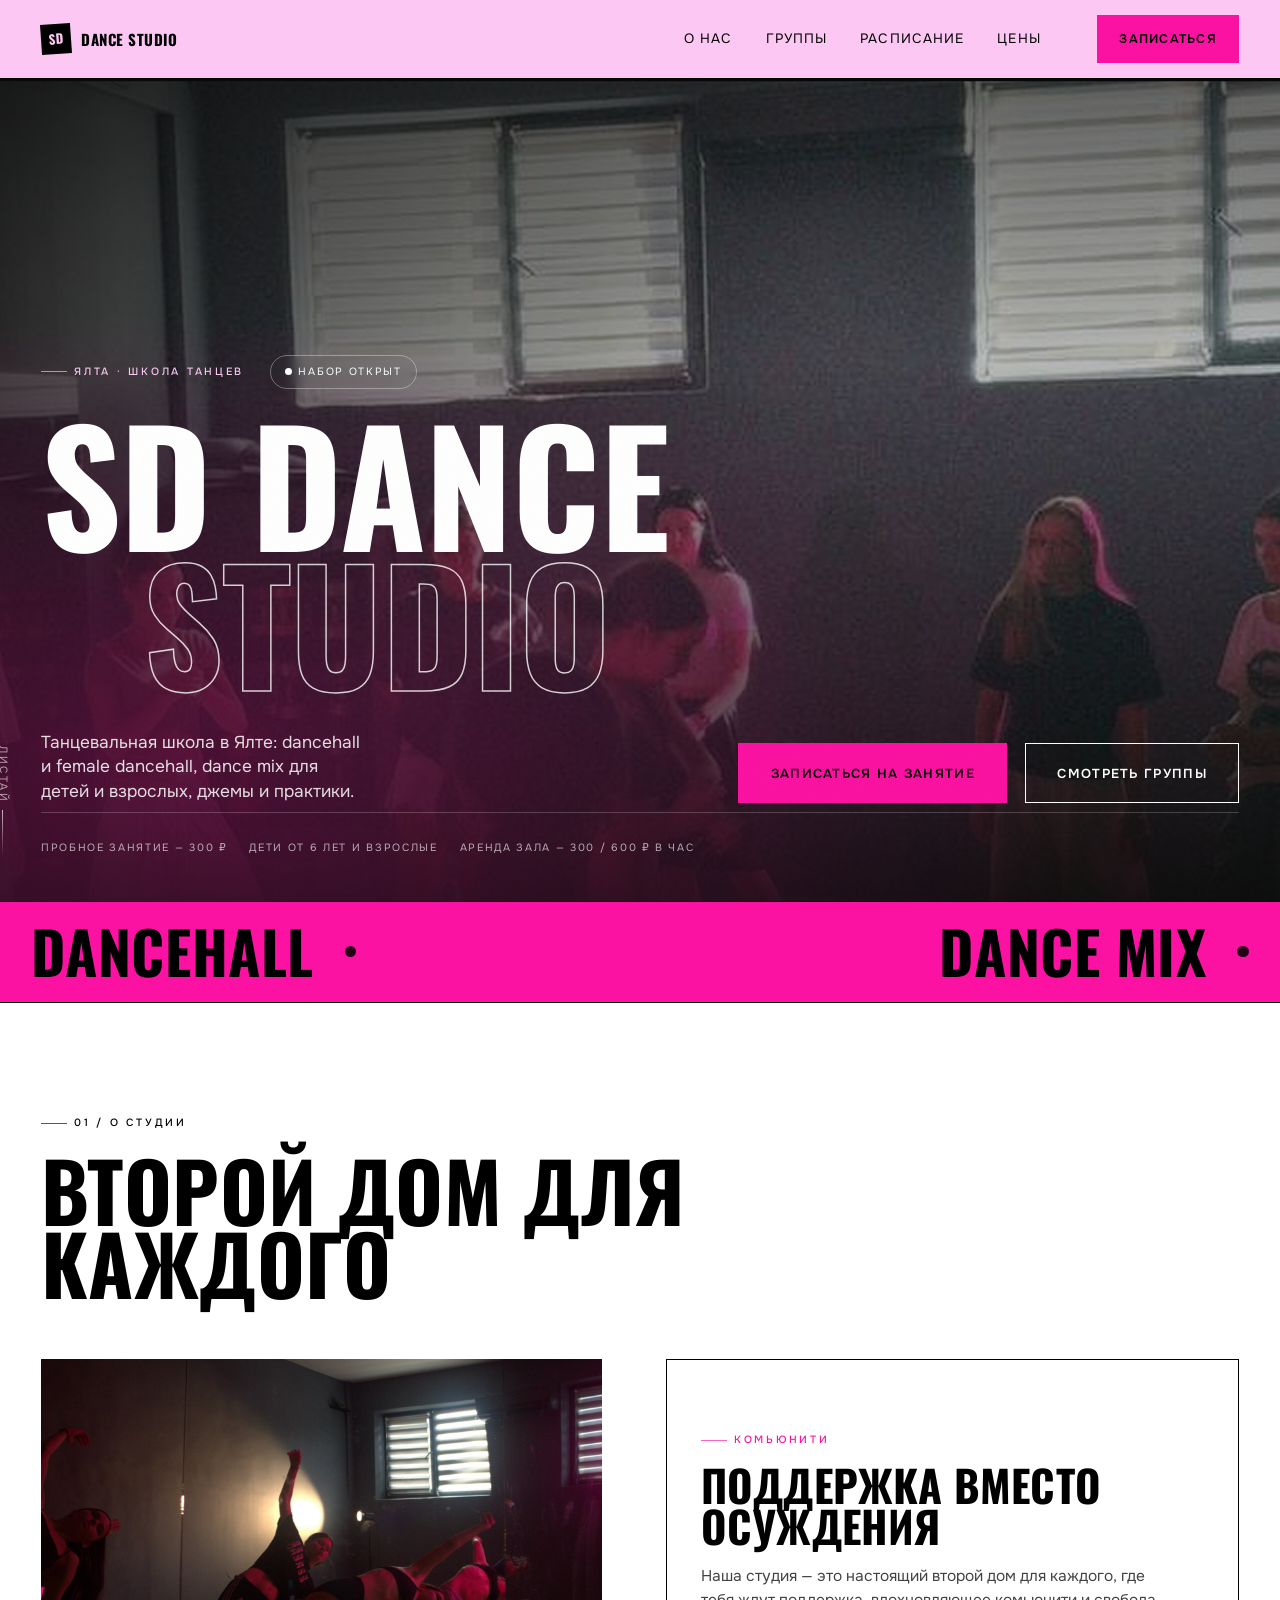
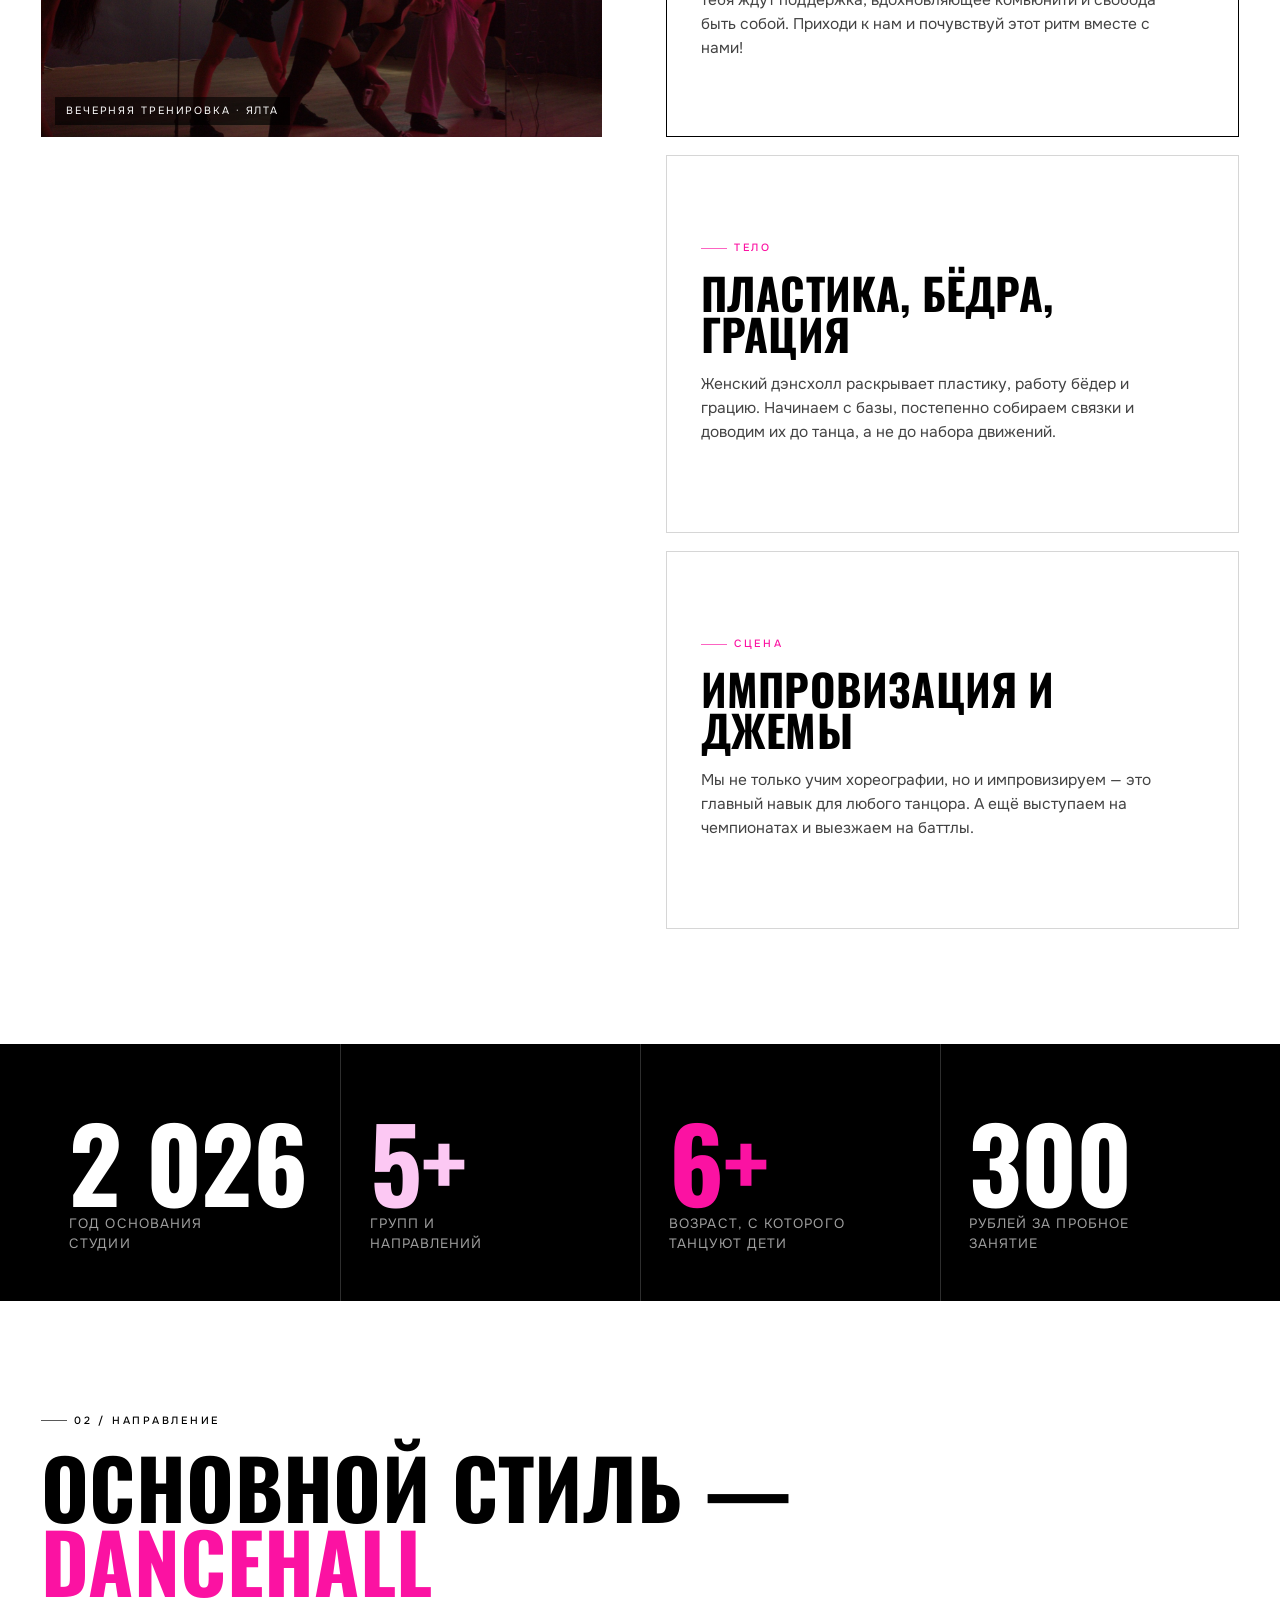
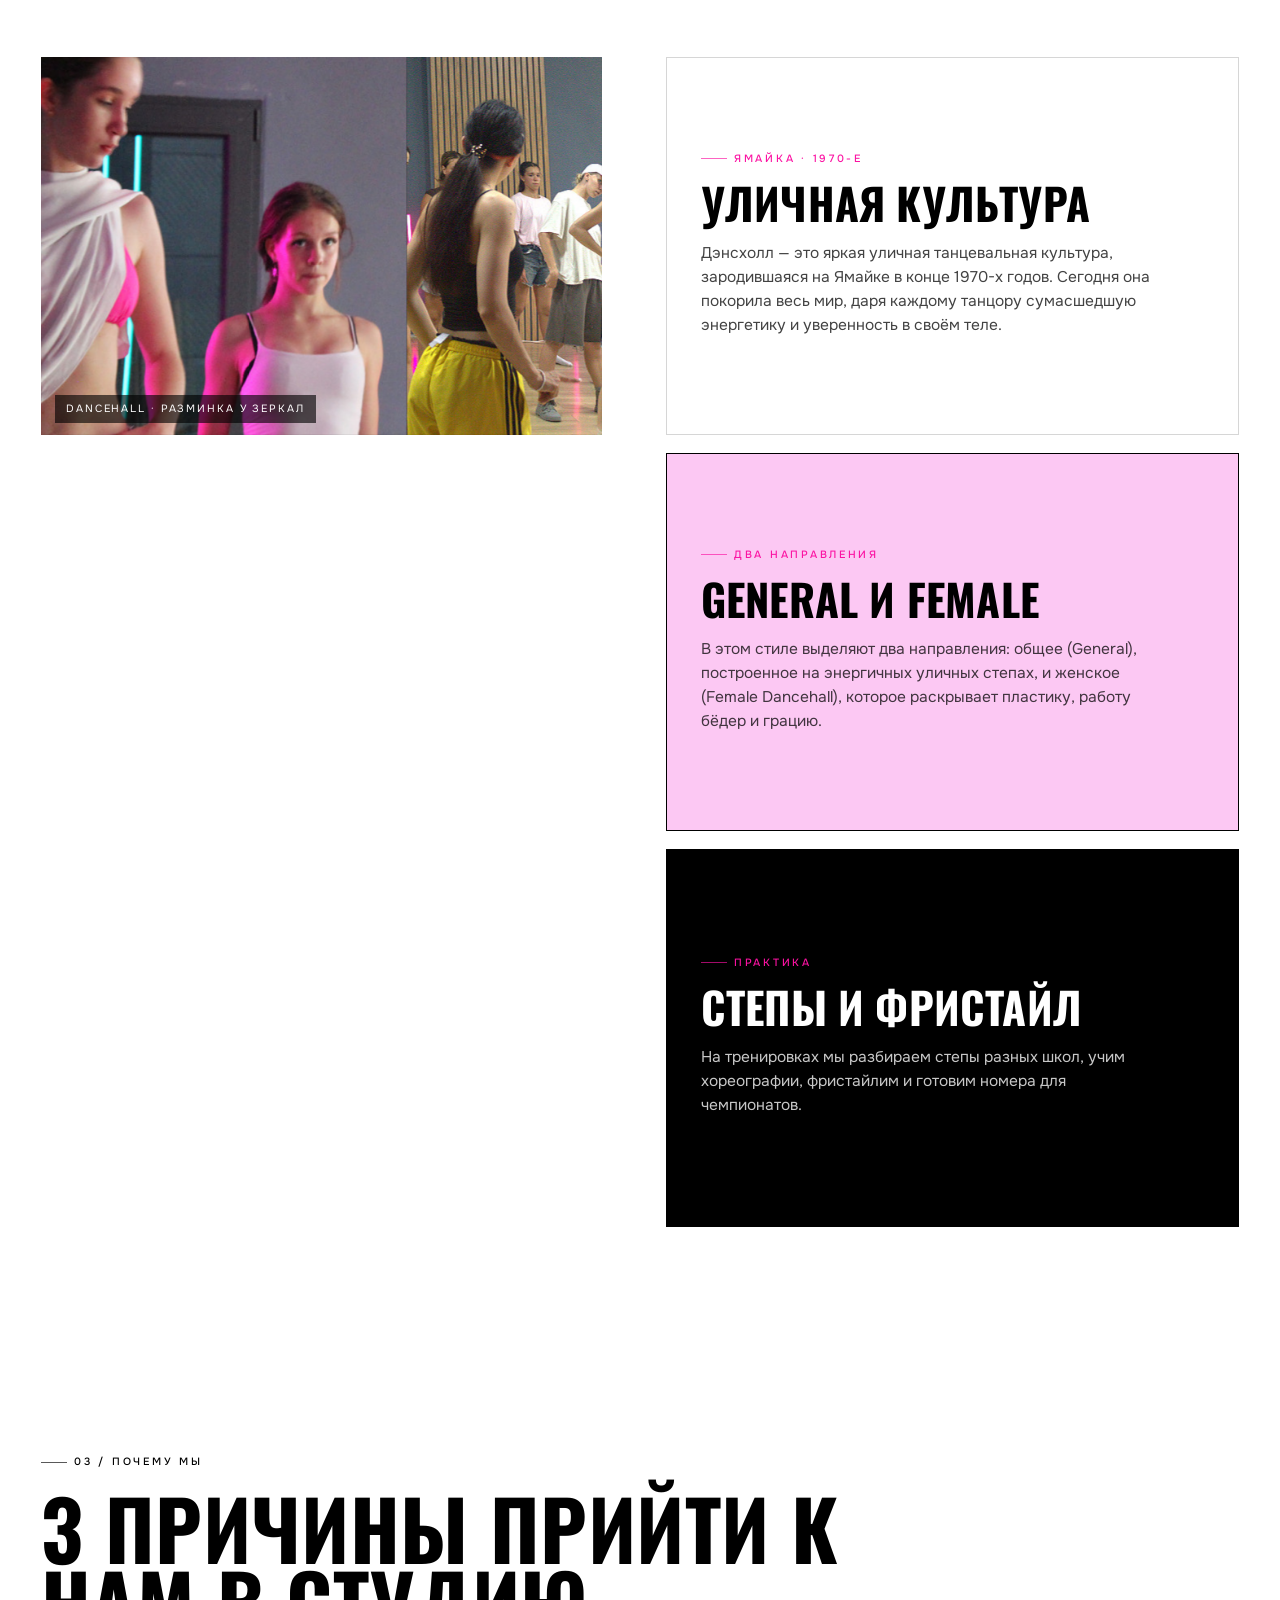
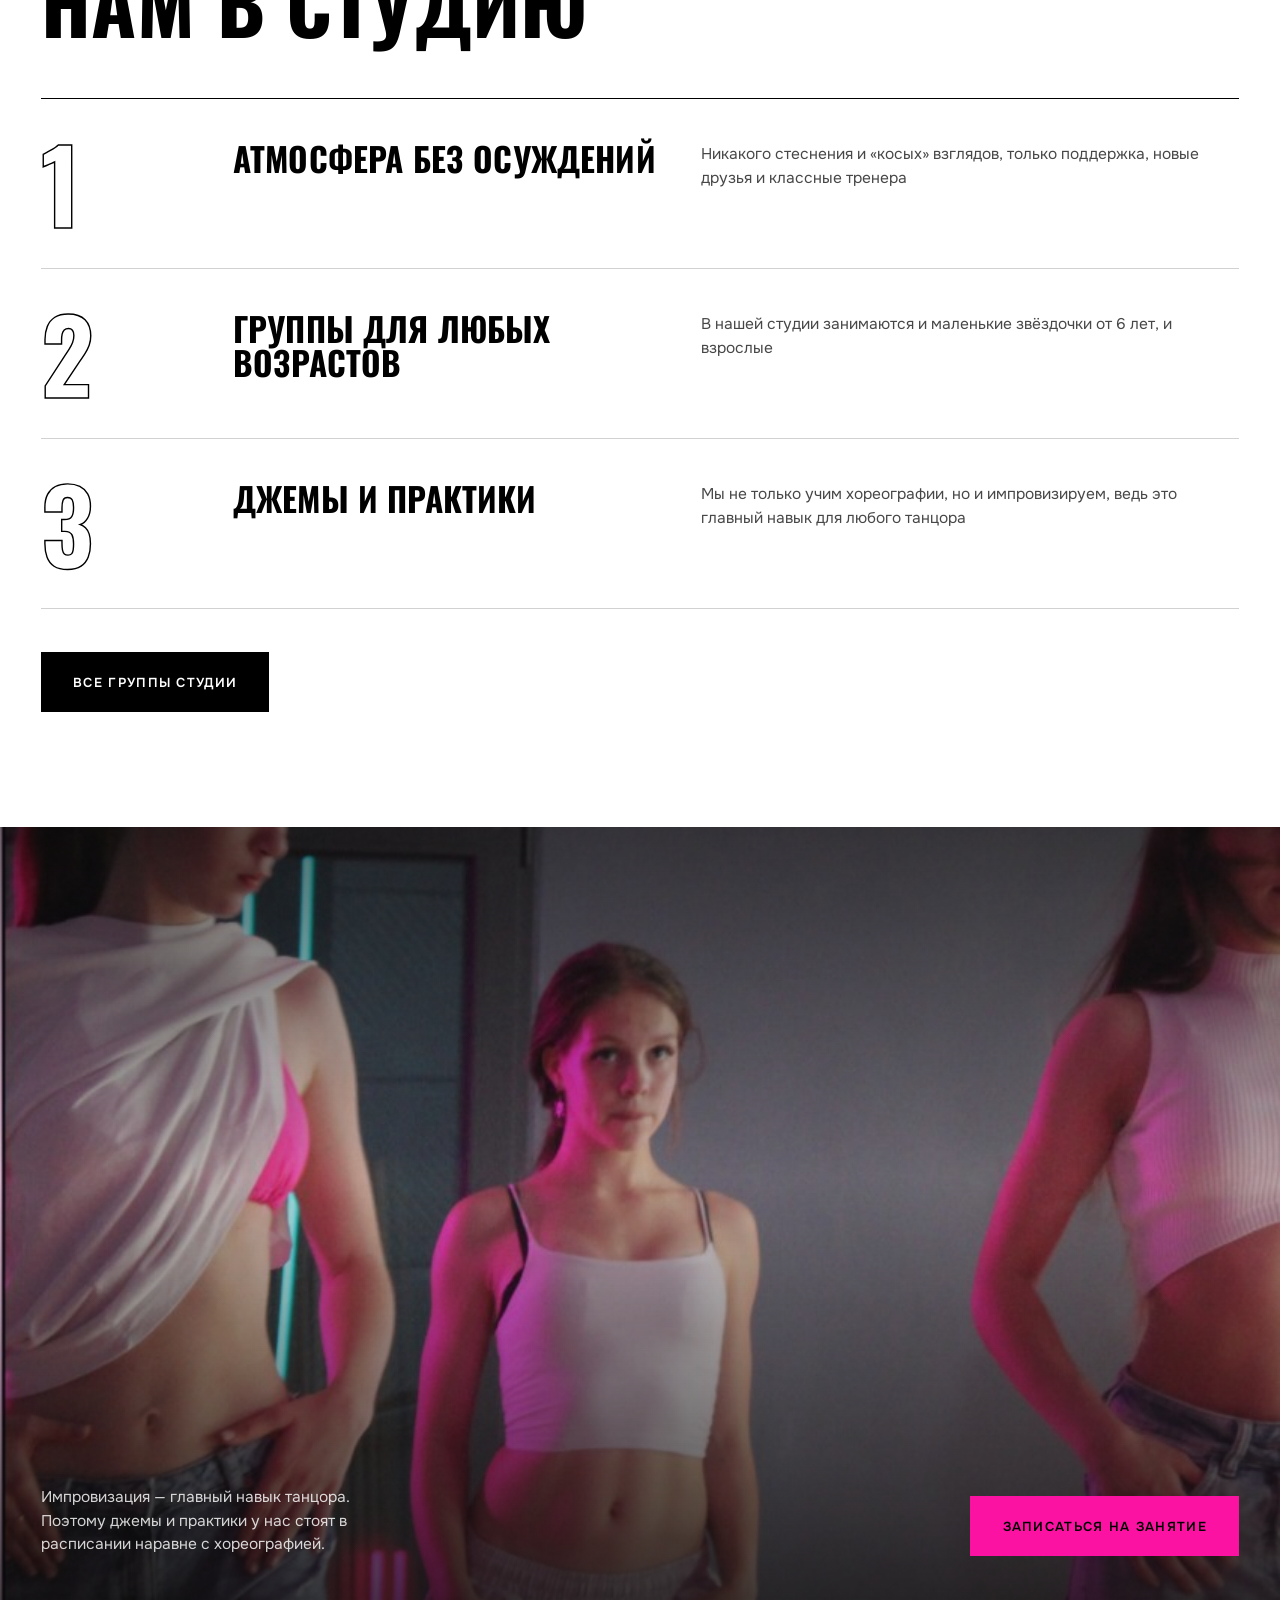
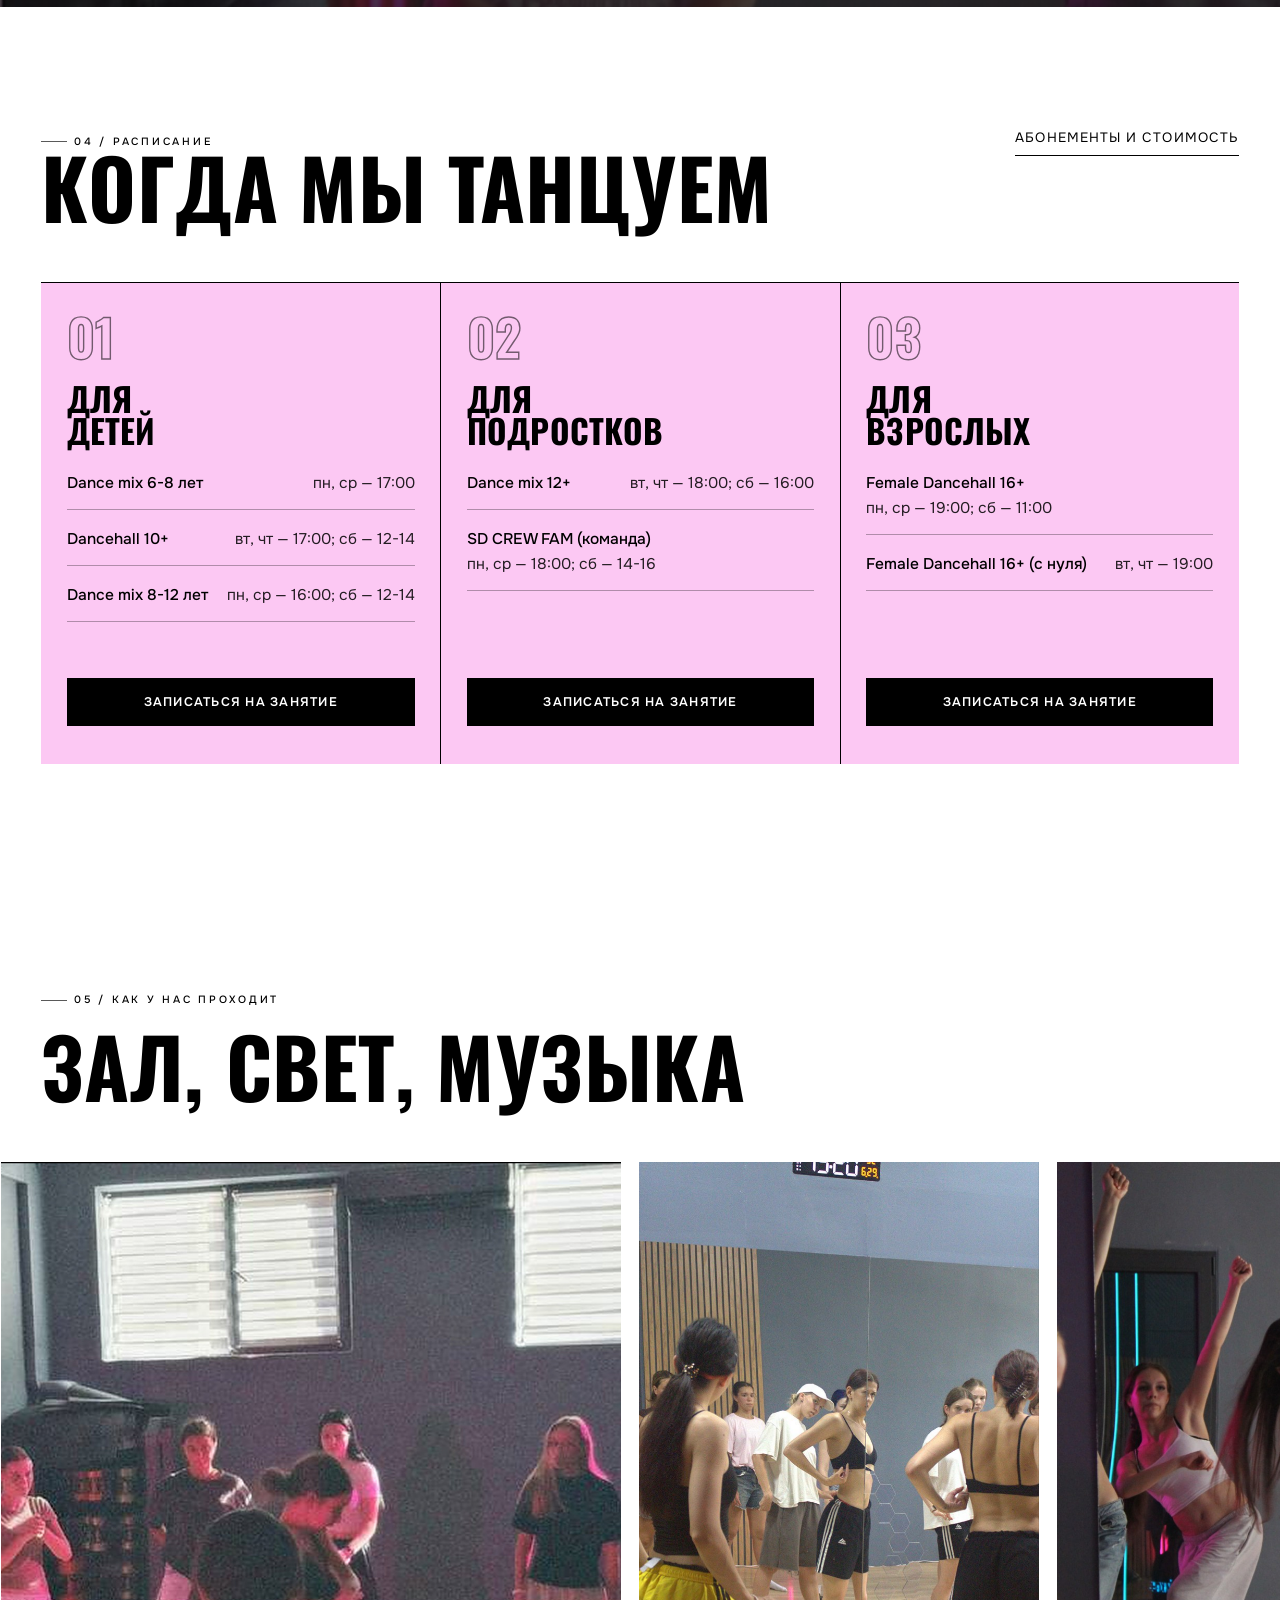
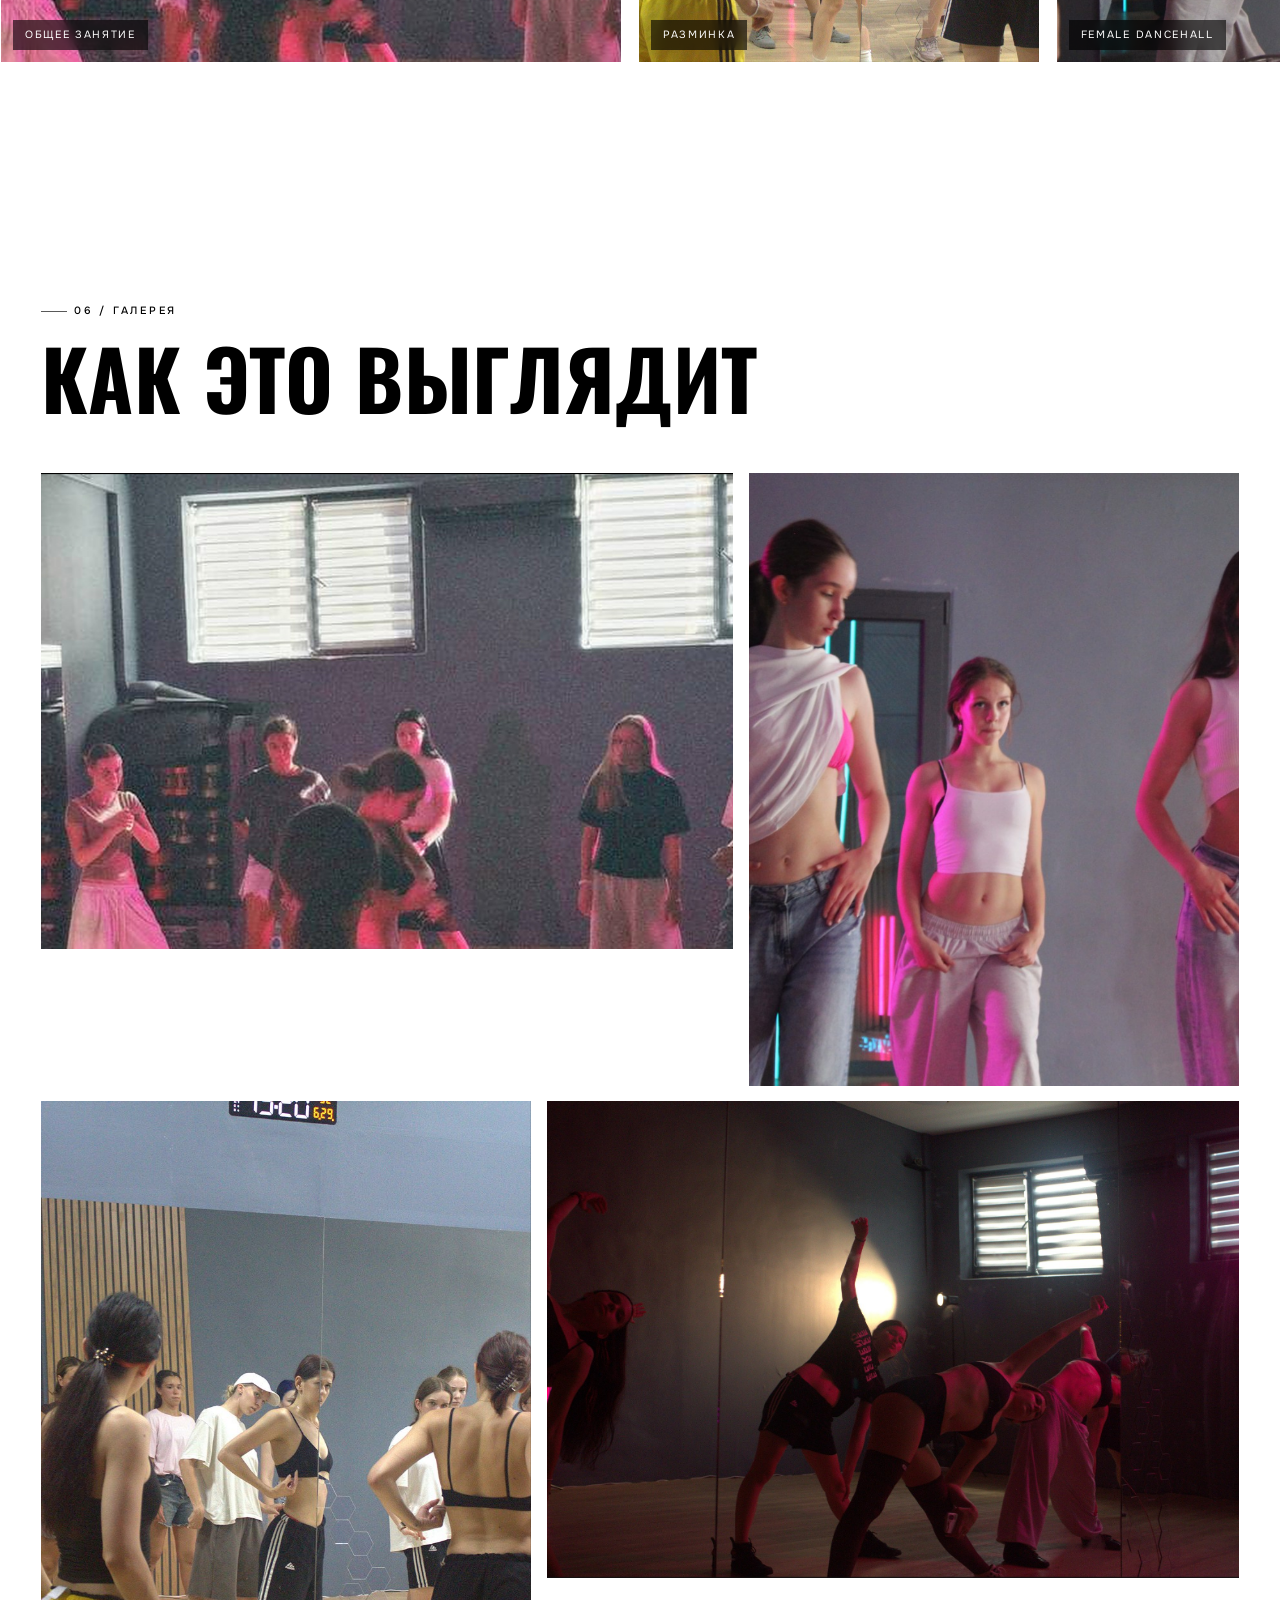
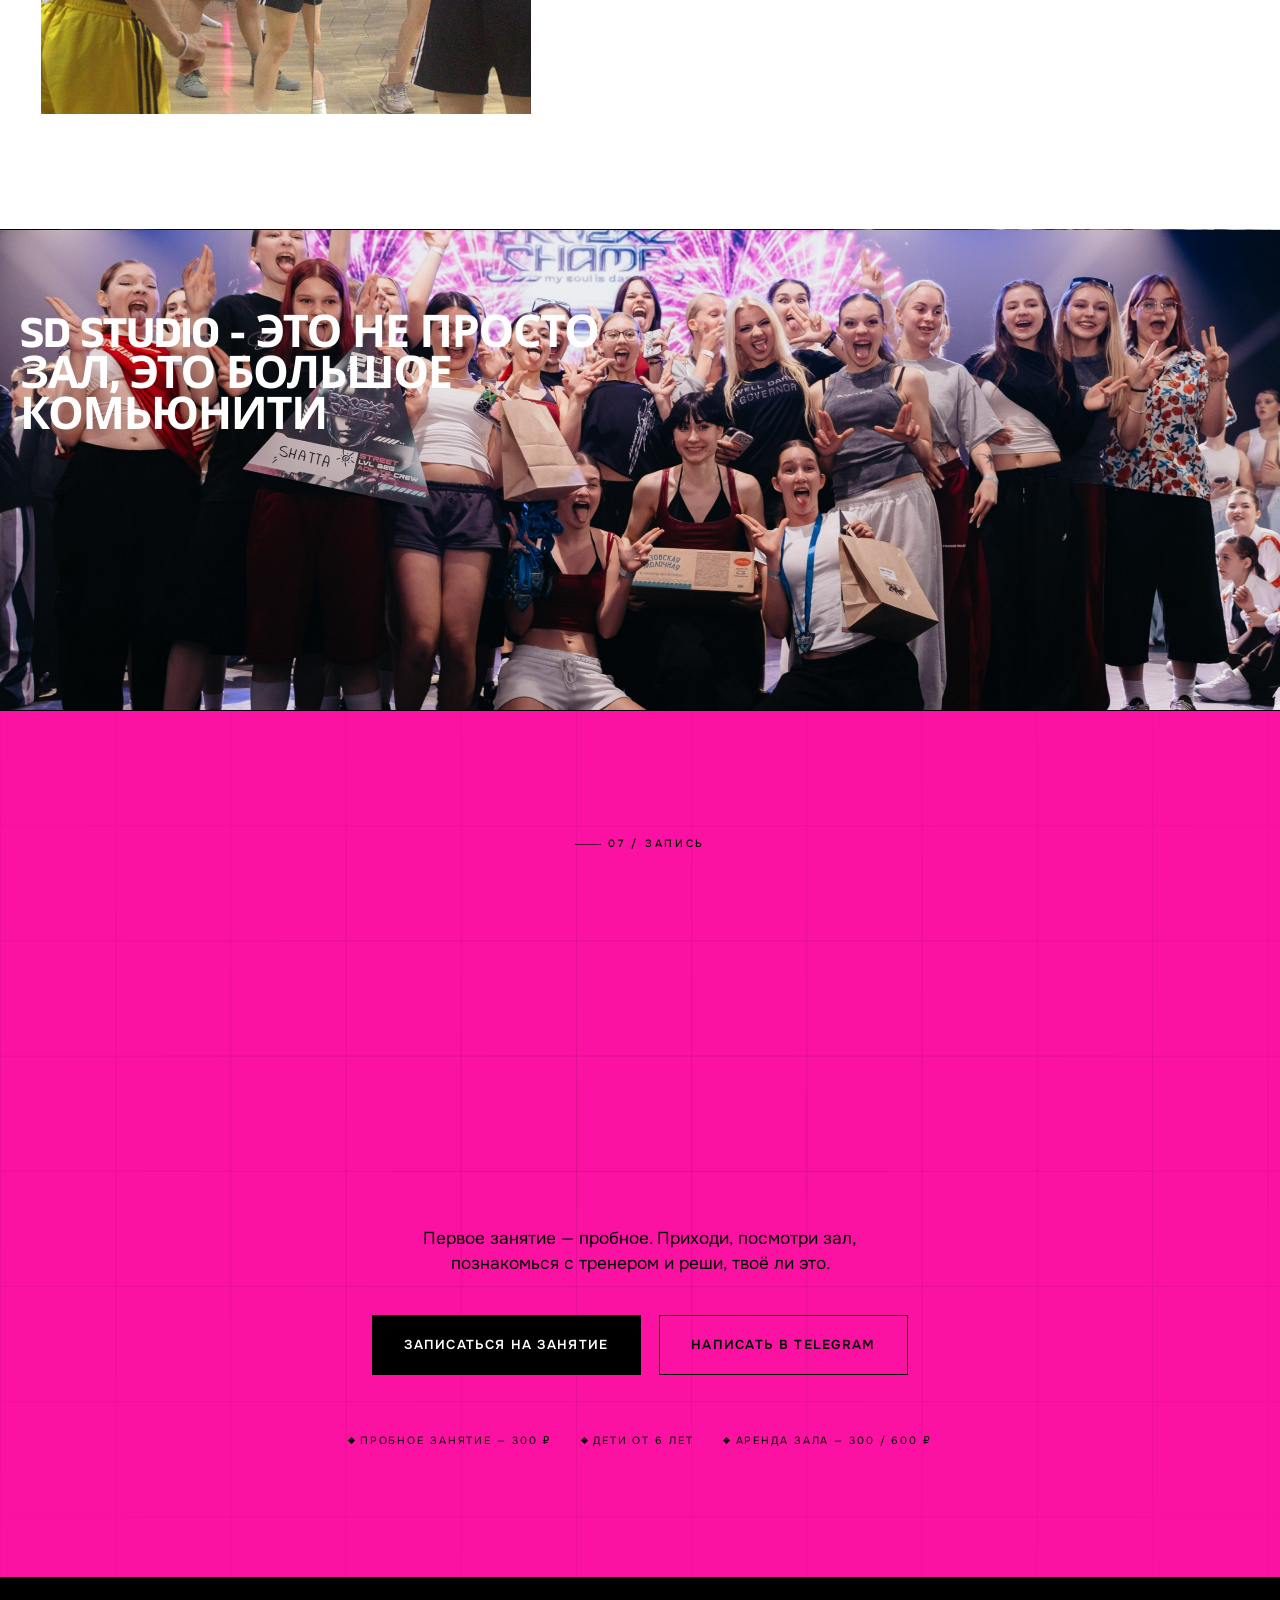
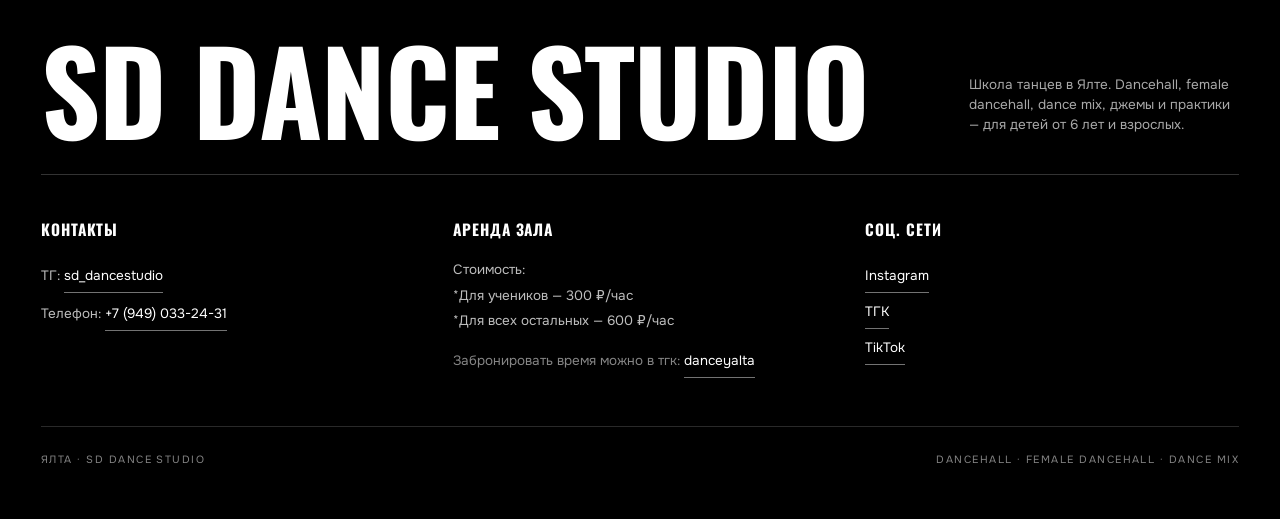
==== commit 98896164: "Редизайн сайта: журнально-кинетическая редакция, 10 сцен, слой движения" ====
--- a/index.html
+++ b/index.html
@@ -66,7 +66,7 @@
   <!-- ================= Сцена 01. Герой ================= -->
   <section class="hero">
     <div class="hero__media">
-      <img src="assets/img/hero-studio.jpg" width="1708" height="960" fetchpriority="high"
+      <img src="assets/img/hero-studio.jpg" width="1708" height="734" fetchpriority="high" decoding="async"
            alt="Групповое занятие в зале SD Dance Studio: ученицы повторяют связку у зеркал">
       <div class="hero__scrim" aria-hidden="true"></div>
     </div>
@@ -93,7 +93,7 @@
 
       <div class="hero__facts">
         <span class="hero__fact">Пробное занятие — 300 ₽</span>
-        <span class="hero__fact">Дети от 5 лет и взрослые</span>
+        <span class="hero__fact">Дети от 6 лет и взрослые</span>
         <span class="hero__fact">Аренда зала — 300 / 600 ₽ в час</span>
       </div>
     </div>
@@ -172,7 +172,7 @@
     <div class="shell">
       <div class="facts__grid">
         <div class="fact">
-          <span class="fact__num display" data-count="2019" data-thousands>2019</span>
+          <span class="fact__num display" data-count="2026">2026</span>
           <span class="fact__label">Год основания студии</span>
         </div>
         <div class="fact fact--pink">
@@ -180,7 +180,7 @@
           <span class="fact__label">Групп и направлений</span>
         </div>
         <div class="fact fact--magenta">
-          <span class="fact__num display" data-count="5" data-plus>5+</span>
+          <span class="fact__num display" data-count="6" data-plus>6+</span>
           <span class="fact__label">Возраст, с которого танцуют дети</span>
         </div>
         <div class="fact">
@@ -202,7 +202,7 @@
       <div class="story">
         <figure class="story__media mask-media">
           <div class="story__media-inner">
-            <img src="assets/img/groups-hero-class.jpg" width="856" height="960" loading="lazy"
+            <img src="assets/img/groups-hero-class.jpg" width="856" height="464"
                  alt="Ученицы SD Dance Studio на занятии по dancehall">
           </div>
           <figcaption>Dancehall · разминка у зеркал</figcaption>
@@ -254,7 +254,7 @@
         <li class="row-item rv">
           <span class="row-item__num display" aria-hidden="true">2</span>
           <h3 class="row-item__title display">Группы для любых возрастов</h3>
-          <p class="row-item__text">В нашей студии занимаются и маленькие звёздочки от 5 лет, и
+          <p class="row-item__text">В нашей студии занимаются и маленькие звёздочки от 6 лет, и
             взрослые</p>
         </li>
         <li class="row-item rv">
@@ -347,7 +347,7 @@
 
     <div class="rail" role="region" aria-label="Фоторепортаж со занятий" tabindex="0">
       <figure class="rail__item rail__item--wide rv mask-media">
-        <img src="assets/img/hero-studio.jpg" width="1708" height="960" loading="lazy"
+        <img src="assets/img/hero-studio.jpg" width="1708" height="734" loading="lazy"
              alt="Общее занятие в зале студии">
         <figcaption class="rail__cap">Общее занятие</figcaption>
       </figure>
@@ -366,11 +366,6 @@
              alt="Детская группа Dance Mix на занятии">
         <figcaption class="rail__cap">Dance Mix · дети</figcaption>
       </figure>
-      <figure class="rail__item rv mask-media">
-        <img src="assets/img/crew-girl.png" width="348" height="584" loading="lazy"
-             alt="Ученица команды SD CREW FAM">
-        <figcaption class="rail__cap">SD Crew Fam</figcaption>
-      </figure>
     </div>
   </section>
 
@@ -384,7 +379,7 @@
 
       <div class="gal">
         <figure class="gal__item gal__item--a rv mask-media">
-          <img src="assets/img/hero-studio.jpg" width="1708" height="960" loading="lazy"
+          <img src="assets/img/hero-studio.jpg" width="1708" height="734" loading="lazy"
                alt="Общее занятие в зале студии">
         </figure>
         <figure class="gal__item gal__item--b rv mask-media">
@@ -424,7 +419,7 @@
       </div>
       <div class="cta__ticks rv">
         <span>Пробное занятие — 300 ₽</span>
-        <span>Дети от 5 лет</span>
+        <span>Дети от 6 лет</span>
         <span>Аренда зала — 300 / 600 ₽</span>
       </div>
     </div>
@@ -451,7 +446,7 @@
     <div class="footer__top">
       <div class="site-footer__logo">SD Dance Studio</div>
       <p class="footer__tag">Школа танцев в Ялте. Dancehall, female dancehall, dance mix, джемы
-        и практики — для детей от 5 лет и взрослых.</p>
+        и практики — для детей от 6 лет и взрослых.</p>
     </div>
 
     <div class="footer__grid">
--- a/css/style.css
+++ b/css/style.css
@@ -1,55 +1,67 @@
 /* ==========================================================================
-   SD DANCE STUDIO — вёрстка по макету Figma (лендинг, «Группы», «Выбери своё»)
-   Палитра и пропорции сняты с макета: 1280 / 800 / 375.
+   SD DANCE STUDIO — редизайн 2026
+   Направление: журнально-кинетическая редакция.
+   Правила: только transform / opacity в движении, никаких библиотек,
+   палитра бренда (розовый #fcc8f3, маджента #fb12a2, чёрный, белый).
+   Файл отвечает за раскладку, типографику и состояния.
+   Всё, что касается движения, живёт в css/motion.css.
    ========================================================================== */
 
-/* --- 1. Переменные -------------------------------------------------------- */
+/* --- 01. Токены ----------------------------------------------------------- */
 :root {
   --pink: #fcc8f3;
   --magenta: #fb12a2;
+  --magenta-deep: #d40b87;
   --black: #000;
   --white: #fff;
+  --ink: #0b0b0b;
+  --coal: #111;
+  --coal-2: #1c1c1c;
 
   --display: 'Oswald', 'Arial Narrow', Impact, sans-serif;
   --text: 'Onest', system-ui, -apple-system, 'Segoe UI', Arial, sans-serif;
 
-  --shell: 1280px;
-  --pad: min(22px, 1.72vw);
-
-  --header-h: 80px;
-  --radius: 8px;
-
-  /* типографика: значение с макета 1280, ниже 1280 масштабируется по vw */
-  --fs-hero: min(80px, 6.25vw);
-  --fs-title-band: min(84px, 6.56vw);
-  --fs-h1-page: min(84px, 6.56vw);
-  --fs-h2: min(41px, 3.2vw);
-  --fs-h2-sm: min(30px, 2.34vw);
-  --fs-cta: min(56px, 4.38vw);
-  --fs-card: min(26px, 2.03vw);
-  --fs-item: min(22px, 1.72vw);
-  --fs-body: min(17px, 1.33vw);
-  --fs-small: min(15px, 1.17vw);
-  --fs-nav: min(15px, 1.17vw);
-  --fs-btn: min(13.5px, 1.05vw);
-  --fs-logo: min(18px, 1.4vw);
-  --fs-footer-logo: min(49px, 3.83vw);
-  --fs-footer-head: min(20px, 1.56vw);
-
-  --lh-body: 1.3;
-  --tracking-hero: 0.1em;
-  --tracking-nav: 0.02em;
-}
-
-/* --- 2. Базовая разметка -------------------------------------------------- */
+  --shell: 1400px;
+  --gutter: clamp(16px, 3.2vw, 56px);
+
+  /* радиусы: жёсткая система «всё острое, кроме пилюль» */
+  --radius: 0px;
+  --radius-pill: 999px;
+
+  --header-h: 78px;
+
+  --fs-hero: clamp(54px, 12.2vw, 200px);
+  --fs-h2: clamp(34px, 6.4vw, 104px);
+  --fs-h3: clamp(22px, 2.6vw, 40px);
+  --fs-giant: clamp(52px, 12vw, 190px);
+  --fs-stat: clamp(46px, 8vw, 132px);
+  --fs-lead: clamp(17px, 1.35vw, 22px);
+  --fs-body: clamp(15.5px, 1.12vw, 18px);
+  --fs-small: clamp(13.5px, 0.95vw, 15.5px);
+  --fs-micro: clamp(10.5px, 0.78vw, 12px);
+  --fs-btn: clamp(12.5px, 0.92vw, 14px);
+
+  --lh-body: 1.5;
+
+  /* кривые движения — единые на весь сайт */
+  --ease-out: cubic-bezier(0.23, 1, 0.32, 1);
+  --ease-in-out: cubic-bezier(0.77, 0, 0.175, 1);
+  --ease-drawer: cubic-bezier(0.32, 0.72, 0, 1);
+
+  /* высота одной «сцены» в липком рассказе */
+  --story-panel: clamp(300px, 42vh, 520px);
+}
+
+/* --- 02. База ------------------------------------------------------------- */
 *,
 *::before,
-*::after {
-  box-sizing: border-box;
-}
+*::after { box-sizing: border-box; }
 
 html {
   scroll-behavior: smooth;
+  -webkit-tap-highlight-color: transparent;
+  -webkit-text-size-adjust: 100%;
+  overflow-x: clip;
 }
 
 body {
@@ -61,17 +73,12 @@
   line-height: var(--lh-body);
   -webkit-font-smoothing: antialiased;
   text-rendering: optimizeLegibility;
-}
-
-img {
-  display: block;
-  max-width: 100%;
-}
-
-a {
-  color: inherit;
-  text-decoration: none;
-}
+  overflow-x: clip;
+}
+
+img { display: block; max-width: 100%; }
+figure { margin: 0; }
+a { color: inherit; text-decoration: none; }
 
 button {
   font: inherit;
@@ -81,2050 +88,2108 @@
   cursor: pointer;
 }
 
-h1,
-h2,
-h3,
-p,
-ol,
-ul {
-  margin: 0;
-}
-
-ol,
-ul {
-  padding: 0;
-  list-style: none;
-}
+h1, h2, h3, h4, p, ul, ol { margin: 0; }
+ul, ol { padding: 0; list-style: none; }
+
+:where(a, button, input, select, textarea, [tabindex]):focus-visible {
+  outline: 2px solid currentColor;
+  outline-offset: 3px;
+}
+
+::selection { background: var(--magenta); color: var(--white); }
+
+.visually-hidden {
+  position: absolute;
+  width: 1px; height: 1px;
+  margin: -1px; padding: 0;
+  overflow: hidden;
+  clip: rect(0 0 0 0);
+  white-space: nowrap;
+  border: 0;
+}
+
+.skip-link {
+  position: fixed;
+  top: 8px; left: 8px;
+  z-index: 200;
+  padding: 12px 18px;
+  background: var(--black);
+  color: var(--white);
+  font-size: var(--fs-small);
+  transform: translateY(-160%);
+  transition: transform 0.2s var(--ease-out);
+}
+.skip-link:focus-visible { transform: none; }
+
+/* Полосы во всю ширину: контент внутри .shell */
+.band { width: 100%; background: var(--white); }
 
 .shell {
   width: 100%;
   max-width: var(--shell);
   margin-inline: auto;
-  padding-inline: var(--pad);
-}
-
-.visually-hidden {
-  position: absolute;
-  width: 1px;
-  height: 1px;
-  margin: -1px;
-  padding: 0;
-  overflow: hidden;
-  clip: rect(0 0 0 0);
-  white-space: nowrap;
-  border: 0;
-}
-
-/* Дисплейная типографика */
+  padding-inline: var(--gutter);
+}
+
 .display {
   font-family: var(--display);
   font-weight: 700;
   text-transform: uppercase;
-  line-height: 0.95;
-  letter-spacing: 0;
-}
-
-.accent {
-  color: var(--magenta);
-}
-
-/* --- 3. Кнопки ------------------------------------------------------------ */
+  line-height: 0.86;
+  letter-spacing: 0.005em;
+}
+
+.accent { color: var(--magenta); }
+.on-dark { color: var(--white); }
+.on-dark .accent { color: var(--pink); }
+
+/* --- 03. Микротипографика: метки, нумерация -------------------------------- */
+.micro {
+  display: inline-flex;
+  align-items: center;
+  gap: 0.7em;
+  font-size: var(--fs-micro);
+  font-weight: 500;
+  letter-spacing: 0.26em;
+  text-transform: uppercase;
+  line-height: 1;
+}
+
+.micro::before {
+  content: '';
+  width: 26px;
+  height: 1px;
+  background: currentColor;
+  opacity: 0.65;
+}
+
+.tag {
+  font-size: var(--fs-micro);
+  font-weight: 500;
+  letter-spacing: 0.18em;
+  text-transform: uppercase;
+}
+
+/* --- 04. Кнопки ----------------------------------------------------------- */
 .btn {
+  --btn-fill: var(--magenta);
+  --btn-text: var(--black);
+  position: relative;
   display: inline-flex;
   align-items: center;
   justify-content: center;
-  gap: 0.5em;
-  padding: 0.62em 1.35em 0.72em;
+  gap: 0.7em;
+  min-height: 48px;
+  padding: 0.95em 1.7em;
+  border: 1.5px solid transparent;
   border-radius: var(--radius);
+  background: var(--btn-fill);
+  color: var(--btn-text);
   font-family: var(--text);
   font-size: var(--fs-btn);
-  font-weight: 500;
-  letter-spacing: var(--tracking-nav);
+  font-weight: 600;
+  letter-spacing: 0.1em;
+  line-height: 1;
   text-transform: uppercase;
   text-align: center;
-  transition: transform 0.15s ease, background-color 0.2s ease, color 0.2s ease;
+  overflow: hidden;
+  isolation: isolate;
+  transition:
+    transform 0.16s var(--ease-out),
+    background-color 0.22s ease,
+    color 0.22s ease,
+    border-color 0.22s ease;
+}
+
+/* заливка наезжает снизу — «шторка» */
+.btn::after {
+  content: '';
+  position: absolute;
+  inset: 0;
+  z-index: -1;
+  background: var(--black);
+  transform: translateY(101%);
+  transition: transform 0.34s var(--ease-out);
+}
+
+@media (hover: hover) and (pointer: fine) {
+  .btn:hover::after { transform: translateY(0); }
+  .btn:hover { color: var(--white); }
+  .btn--black:hover::after { background: var(--magenta); }
+  .btn--white:hover::after { background: var(--magenta); }
+  .btn--outline:hover::after { background: var(--magenta); }
+}
+
+.btn:active { transform: scale(0.975); }
+.btn:disabled { opacity: 0.5; cursor: not-allowed; }
+
+.btn--magenta { --btn-fill: var(--magenta); --btn-text: var(--black); }
+.btn--black { --btn-fill: var(--black); --btn-text: var(--white); }
+/* белая заливка всегда с чёрной обводкой: иначе кнопка пропадает
+   на светлом фоне (розовый, маджента) */
+.btn--white { --btn-fill: var(--white); --btn-text: var(--black); border-color: var(--black); }
+.btn--pink { --btn-fill: var(--pink); --btn-text: var(--black); border-color: var(--black); }
+
+.btn--outline {
+  --btn-fill: transparent;
+  --btn-text: currentColor;
+  border-color: currentColor;
+}
+
+.btn--block { display: flex; width: 100%; }
+
+.btn--lg { min-height: 60px; padding: 1.15em 2.4em; font-size: clamp(13px, 1vw, 15px); }
+
+.btn__dot {
+  width: 7px; height: 7px;
+  border-radius: 50%;
+  background: currentColor;
+  flex: 0 0 auto;
+}
+
+/* текстовая ссылка с выезжающим подчёркиванием */
+.ulink {
+  position: relative;
+  display: inline-flex;
+  align-items: center;
+  min-height: 34px;
+  font-size: var(--fs-small);
+  letter-spacing: 0.08em;
+  text-transform: uppercase;
+  padding-bottom: 2px;
+}
+
+.ulink::after {
+  content: '';
+  position: absolute;
+  left: 0; right: 0; bottom: 0;
+  height: 1.5px;
+  background: currentColor;
+  transform: scaleX(1);
+  transform-origin: left center;
+  transition: transform 0.3s var(--ease-out);
+}
+
+@media (hover: hover) and (pointer: fine) {
+  .ulink:hover::after {
+    animation: link-out 0.5s var(--ease-out);
+  }
+}
+
+@keyframes link-out {
+  0% { transform: scaleX(1); transform-origin: right center; }
+  49% { transform: scaleX(0); transform-origin: right center; }
+  50% { transform: scaleX(0); transform-origin: left center; }
+  100% { transform: scaleX(1); transform-origin: left center; }
+}
+
+.ulink--arrow { gap: 0.6em; }
+
+/* --- 05. Слой поверх страницы: зерно и прожектор --------------------------- */
+.grain {
+  position: fixed;
+  inset: 0;
+  z-index: 90;
+  pointer-events: none;
+  opacity: 0.045;
+  mix-blend-mode: multiply;
+  background-image: url("data:image/svg+xml;utf8,%3Csvg xmlns='http://www.w3.org/2000/svg' width='180' height='180'%3E%3Cfilter id='n'%3E%3CfeTurbulence type='fractalNoise' baseFrequency='0.85' numOctaves='3' stitchTiles='stitch'/%3E%3C/filter%3E%3Crect width='180' height='180' filter='url(%23n)'/%3E%3C/svg%3E");
+}
+
+.cursor-layer {
+  display: none;
+  position: fixed;
+  inset: 0;
+  z-index: 85;
+  pointer-events: none;
+}
+
+.cursor-layer__light {
+  position: absolute;
+  top: 0; left: 0;
+  width: 460px; height: 460px;
+  margin: -230px 0 0 -230px;
+  border-radius: 50%;
+  background: radial-gradient(circle, rgb(251 18 162 / 20%) 0%, rgb(251 18 162 / 7%) 42%, transparent 68%);
+  mix-blend-mode: multiply;
   will-change: transform;
 }
 
+.cursor-layer__ring {
+  position: absolute;
+  top: 0; left: 0;
+  width: 44px; height: 44px;
+  margin: -22px 0 0 -22px;
+  border: 1.5px solid var(--black);
+  border-radius: 50%;
+  opacity: 0.5;
+  transition: width 0.25s var(--ease-out), height 0.25s var(--ease-out),
+              margin 0.25s var(--ease-out), opacity 0.25s ease, border-color 0.25s ease;
+  will-change: transform;
+}
+
+.cursor-layer.is-hot .cursor-layer__ring {
+  width: 78px; height: 78px;
+  margin: -39px 0 0 -39px;
+  opacity: 1;
+  border-color: var(--magenta);
+}
+
 @media (hover: hover) and (pointer: fine) {
-  .btn:hover {
-    transform: translateY(-1px);
-  }
-}
-
-.btn:active {
-  transform: translateY(0);
-}
-
-.btn--magenta {
+  .cursor-layer { display: block; opacity: 0; transition: opacity 0.3s ease; }
+  .cursor-layer.is-on { opacity: 1; }
+}
+
+/* --- 06. Прогресс чтения --------------------------------------------------- */
+.read-progress {
+  position: fixed;
+  top: 0; left: 0; right: 0;
+  z-index: 120;
+  height: 2px;
+  background: transparent;
+  pointer-events: none;
+}
+
+.read-progress__bar {
+  height: 100%;
+  width: 100%;
   background: var(--magenta);
-  color: var(--black);
-}
-
-@media (hover: hover) and (pointer: fine) {
-  .btn--magenta:hover {
-    background: #e00f92;
-  }
-}
-
-.btn--pink {
-  background: var(--pink);
-  color: var(--black);
-}
-
-.btn--black {
-  background: var(--black);
-  color: var(--white);
-}
-
-.btn--white {
-  background: var(--white);
-  color: var(--black);
-}
-
-.btn--block {
-  display: flex;
-  width: 100%;
-}
-
-/* --- 4. Шапка ------------------------------------------------------------- */
+  transform: scaleX(0);
+  transform-origin: 0 50%;
+  will-change: transform;
+}
+
+/* --- 07. Шапка ------------------------------------------------------------- */
 .site-header {
   position: sticky;
   top: 0;
-  z-index: 40;
+  z-index: 100;
   background: var(--pink);
+  border-bottom: 1px solid var(--black);
 }
 
 .site-header__inner {
   display: flex;
   align-items: center;
-  gap: clamp(12px, 2vw, 32px);
+  gap: clamp(12px, 2vw, 34px);
   height: var(--header-h);
-  padding-left: 72px;
-  padding-right: 21px;
   max-width: var(--shell);
   margin-inline: auto;
+  padding-inline: var(--gutter);
 }
 
 .logo {
+  display: inline-flex;
+  align-items: center;
+  gap: 0.7em;
+  min-height: 44px;
   font-family: var(--display);
   font-weight: 700;
-  font-size: var(--fs-logo);
-  letter-spacing: 0.005em;
+  font-size: clamp(15px, 1.15vw, 19px);
+  letter-spacing: 0.03em;
   text-transform: uppercase;
   white-space: nowrap;
 }
 
+.logo__mark {
+  display: grid;
+  place-items: center;
+  width: 30px; height: 30px;
+  flex: 0 0 auto;
+  background: var(--black);
+  color: var(--pink);
+  font-size: 13px;
+  letter-spacing: 0.02em;
+  transform: rotate(-4deg);
+  transition: transform 0.35s var(--ease-out);
+}
+
+@media (hover: hover) and (pointer: fine) {
+  .logo:hover .logo__mark { transform: rotate(4deg) scale(1.06); }
+}
+
 .nav {
   display: flex;
   align-items: center;
-  gap: clamp(16px, 3.4vw, 44px);
+  gap: clamp(18px, 2.6vw, 40px);
   margin-left: auto;
 }
 
 .nav__link {
-  font-size: var(--fs-nav);
-  font-weight: 400;
-  letter-spacing: var(--tracking-nav);
-  text-transform: uppercase;
-  padding-block: 6px;
-  border-bottom: 1px solid transparent;
-  transition: border-color 0.2s ease;
-}
-
-.nav__link:hover,
-.nav__link[aria-current='page'] {
-  border-bottom-color: currentColor;
-}
-
-.site-header .btn {
-  margin-left: clamp(16px, 3.4vw, 44px);
-}
-
-/* Бургер и мобильное меню */
+  position: relative;
+  display: inline-flex;
+  align-items: center;
+  min-height: 44px;
+  font-size: var(--fs-small);
+  letter-spacing: 0.08em;
+  text-transform: uppercase;
+}
+
+.nav__link::after {
+  content: '';
+  position: absolute;
+  left: 0; right: 0; bottom: 12px;
+  height: 1.5px;
+  background: currentColor;
+  transform: scaleX(0);
+  transform-origin: left center;
+  transition: transform 0.32s var(--ease-out);
+}
+
+.nav__link[aria-current='page']::after,
+.nav__link.is-current::after { transform: scaleX(1); }
+
+@media (hover: hover) and (pointer: fine) {
+  .nav__link:hover::after { transform: scaleX(1); }
+}
+
+.site-header .btn { margin-left: clamp(14px, 2.4vw, 34px); }
+
+/* Бургер: две линии, складываются в крест */
 .burger {
   display: none;
+  position: relative;
   margin-left: auto;
-  width: 30px;
-  height: 30px;
-  position: relative;
+  width: 46px; height: 46px;
+  flex: 0 0 auto;
 }
 
 .burger span {
   position: absolute;
-  left: 50%;
-  top: 50%;
-  width: 26px;
-  height: 2.5px;
+  left: 50%; top: 50%;
+  width: 24px; height: 2px;
   background: var(--black);
   transform: translate(-50%, -50%);
-  transition: transform 0.25s ease, opacity 0.2s ease;
-}
-
-.burger span:nth-child(2) {
-  transform: translate(-50%, -50%) rotate(90deg);
-}
-
-.burger span:nth-child(3) {
-  display: none;
-}
-
-.burger[aria-expanded='true'] span:nth-child(2) {
-  opacity: 0;
-}
-
-.burger[aria-expanded='true'] span:nth-child(1) {
-  transform: translate(-50%, -50%) rotate(0deg);
-}
-
+  transition: transform 0.34s var(--ease-out), opacity 0.2s ease;
+}
+
+.burger span:nth-child(1) { transform: translate(-50%, calc(-50% - 4.5px)); }
+.burger span:nth-child(2) { transform: translate(-50%, calc(-50% + 4.5px)); }
+.burger span:nth-child(3) { display: none; }
+
+.burger[aria-expanded='true'] span:nth-child(1) { transform: translate(-50%, -50%) rotate(45deg); }
+.burger[aria-expanded='true'] span:nth-child(2) { transform: translate(-50%, -50%) rotate(-45deg); }
+
+/* Мобильное меню — «шторка» */
 .mobile-menu {
   display: none;
+  position: fixed;
+  left: 0; right: 0; top: var(--header-h);
+  z-index: 99;
+  max-height: calc(100dvh - var(--header-h));
+  overflow-y: auto;
+  overscroll-behavior: contain;
   background: var(--pink);
   border-top: 1px solid var(--black);
+  padding-bottom: env(safe-area-inset-bottom, 0px);
+  transform: translateY(-14px);
+  opacity: 0;
+  pointer-events: none;
+  transition:
+    transform 0.36s var(--ease-drawer),
+    opacity 0.28s ease,
+    visibility 0.36s;
+}
+
+/* display:none в закрытом состоянии: меню не ловит фокус и не «висит» в дереве */
+@media (max-width: 767px) {
+  .mobile-menu { display: none; }
+  .mobile-menu[data-open='true'] { display: block; }
+}
+
+.mobile-menu[data-open='true'] {
+  transform: none;
+  opacity: 1;
+  pointer-events: auto;
 }
 
 .mobile-menu__link {
-  display: block;
-  padding: 18px var(--pad);
-  font-family: var(--display);
-  font-weight: 500;
-  font-size: 22px;
-  letter-spacing: 0.01em;
-  text-transform: uppercase;
-  border-bottom: 1px solid var(--black);
-}
-
-.mobile-menu__link:last-child {
-  border-bottom: 0;
-}
-
-/* --- 5. Полосы и секции --------------------------------------------------- */
-.band {
-  background: var(--white);
-}
-
-.hero-band {
-  background: var(--white);
-  padding-block: clamp(10px, 1.7vw, 22px) clamp(24px, 4.8vw, 61px);
-}
-
-.hero-band__title {
-  font-size: var(--fs-hero);
-  letter-spacing: var(--tracking-hero);
-  line-height: 1;
-}
-
-.title-band {
-  background: var(--white);
-  padding-block: clamp(8px, 1.1vw, 14px) clamp(10px, 1.3vw, 17px);
-  font-size: var(--fs-title-band);
-  letter-spacing: var(--tracking-hero);
-  line-height: 1;
+  display: flex;
+  align-items: center;
+  gap: 0.8em;
+  width: 100%;
+  min-height: 62px;
+  padding: 12px var(--gutter);
   font-family: var(--display);
   font-weight: 700;
-  text-transform: uppercase;
-}
-
-.page-hero {
-  background: var(--white);
-  padding-block: clamp(8px, 1.1vw, 14px) clamp(20px, 3.6vw, 46px);
-}
-
-.page-hero__title {
-  font-size: var(--fs-h1-page);
-  letter-spacing: var(--tracking-hero);
-  line-height: 1;
-}
-
-/* Двухколоночные секции: 2/3 + 1/3 как в макете */
-.split {
-  display: grid;
-  grid-template-columns: 2fr 1fr;
-  align-items: stretch;
-}
-
-.split--reverse {
-  grid-template-columns: 1fr 2fr;
-}
-
-.split__media {
-  position: relative;
+  font-size: clamp(24px, 7.6vw, 34px);
+  letter-spacing: 0.01em;
+  text-transform: uppercase;
+  border-bottom: 1px solid var(--black);
+  text-align: left;
+  opacity: 0;
+  transform: translateY(16px);
+  transition: transform 0.4s var(--ease-out), opacity 0.4s ease, background-color 0.2s ease;
+}
+
+.mobile-menu__link:last-child { border-bottom: 0; }
+
+.mobile-menu[data-open='true'] .mobile-menu__link { opacity: 1; transform: none; }
+.mobile-menu[data-open='true'] .mobile-menu__link:nth-child(1) { transition-delay: 0.05s; }
+.mobile-menu[data-open='true'] .mobile-menu__link:nth-child(2) { transition-delay: 0.1s; }
+.mobile-menu[data-open='true'] .mobile-menu__link:nth-child(3) { transition-delay: 0.15s; }
+.mobile-menu[data-open='true'] .mobile-menu__link:nth-child(4) { transition-delay: 0.2s; }
+
+.mobile-menu__num {
+  font-family: var(--text);
+  font-weight: 500;
+  font-size: var(--fs-micro);
+  letter-spacing: 0.18em;
+  opacity: 0.55;
+}
+
+/* --- 08. Герой ------------------------------------------------------------- */
+.hero {
+  position: relative;
+  display: flex;
+  flex-direction: column;
+  justify-content: flex-end;
+  min-height: min(100svh - var(--header-h), 880px);
+  padding-top: clamp(72px, 12vh, 150px);
+  padding-bottom: clamp(28px, 5vh, 60px);
+  background: var(--coal);
+  color: var(--white);
   overflow: hidden;
-  background: #111;
-}
-
-.split__media img {
+}
+
+.hero__media {
+  position: absolute;
+  inset: 0;
+  overflow: hidden;
+}
+
+.hero__media img {
   width: 100%;
   height: 100%;
   object-fit: cover;
-}
-
-.split__media--duo {
-  display: grid;
-  grid-template-columns: 1fr 1fr;
-}
-
-.split__panel {
-  position: relative;
-  display: flex;
-  flex-direction: column;
-  padding: clamp(18px, 2.6vw, 34px) clamp(16px, 2vw, 26px);
-}
-
-.panel--pink {
-  background: var(--pink);
-}
-
-.panel--magenta {
+  object-position: 50% 38%;
+  transform: scale(1.14);
+  opacity: 0;
+  transition: transform 1.6s var(--ease-out), opacity 1s ease;
+}
+
+.is-ready .hero__media img { transform: scale(1); opacity: 1; }
+
+.hero__scrim {
+  position: absolute;
+  inset: 0;
+  background:
+    linear-gradient(180deg, rgb(11 11 11 / 62%) 0%, rgb(11 11 11 / 22%) 34%, rgb(11 11 11 / 93%) 100%),
+    linear-gradient(96deg, rgb(11 11 11 / 74%) 0%, rgb(11 11 11 / 6%) 62%);
+}
+
+.hero__scrim::after {
+  content: '';
+  position: absolute;
+  inset: 0;
+  background: radial-gradient(120% 90% at 12% 84%, rgb(251 18 162 / 26%) 0%, transparent 62%);
+}
+
+.hero__inner {
+  position: relative;
+  z-index: 2;
+  width: 100%;
+}
+
+.hero__meta {
+  display: flex;
+  flex-wrap: wrap;
+  align-items: center;
+  gap: 10px 26px;
+  margin-bottom: clamp(16px, 3vh, 34px);
+}
+
+.hero__meta .micro { color: var(--pink); }
+
+.hero__badge {
+  display: inline-flex;
+  align-items: center;
+  gap: 0.6em;
+  padding: 8px 14px;
+  border: 1px solid rgb(255 255 255 / 34%);
+  border-radius: var(--radius-pill);
+  font-size: var(--fs-micro);
+  letter-spacing: 0.16em;
+  text-transform: uppercase;
+  color: var(--white);
+  backdrop-filter: blur(6px);
+  -webkit-backdrop-filter: blur(6px);
+}
+
+.hero__title {
+  font-size: var(--fs-hero);
+  line-height: 0.85;
+  letter-spacing: -0.005em;
+  margin-bottom: clamp(22px, 4vh, 46px);
+}
+
+.hero__title .ln { display: block; overflow: hidden; padding-bottom: 0.04em; }
+.hero__title .ln--indent { padding-left: clamp(0px, 8vw, 190px); }
+.hero__title .ln__in { display: block; will-change: transform; }
+
+.hero__title--outline {
+  color: transparent;
+  -webkit-text-stroke: 1.5px rgb(255 255 255 / 80%);
+}
+
+.hero__bottom {
+  display: flex;
+  flex-wrap: wrap;
+  align-items: flex-end;
+  gap: clamp(20px, 4vw, 60px);
+}
+
+.hero__lead {
+  max-width: 29ch;
+  font-size: var(--fs-lead);
+  line-height: 1.42;
+  color: rgb(255 255 255 / 86%);
+}
+
+.hero__actions {
+  display: flex;
+  flex-wrap: wrap;
+  align-items: center;
+  gap: 14px 18px;
+  margin-left: auto;
+  /* запас справа: слева внизу висит вертикальная подпись «Листай» */
+  padding-left: clamp(0px, 4vw, 70px);
+}
+
+.hero__facts {
+  display: flex;
+  flex-wrap: wrap;
+  gap: 10px 22px;
+  width: 100%;
+  padding-top: clamp(18px, 3vh, 30px);
+  margin-top: clamp(6px, 1vh, 12px);
+  border-top: 1px solid rgb(255 255 255 / 20%);
+}
+
+.hero__fact {
+  font-size: var(--fs-micro);
+  letter-spacing: 0.16em;
+  text-transform: uppercase;
+  color: rgb(255 255 255 / 66%);
+}
+
+.hero__scroll {
+  position: absolute;
+  left: calc(var(--gutter) - 46px);
+  bottom: clamp(28px, 5vh, 60px);
+  z-index: 3;
+  display: none;
+  align-items: center;
+  gap: 0.7em;
+  font-size: var(--fs-micro);
+  letter-spacing: 0.24em;
+  text-transform: uppercase;
+  color: rgb(255 255 255 / 62%);
+  writing-mode: vertical-rl;
+  transform: rotate(180deg);
+}
+
+.hero__scroll i {
+  display: block;
+  width: 1px; height: 46px;
+  background: linear-gradient(180deg, rgb(255 255 255 / 70%), transparent);
+}
+
+@media (min-width: 1180px) { .hero__scroll { display: flex; } }
+
+/* --- 09. Кинетическая лента ------------------------------------------------ */
+.ticker {
+  position: relative;
+  overflow: hidden;
   background: var(--magenta);
-}
-
-.panel__title {
-  font-size: var(--fs-h2);
-  letter-spacing: 0.005em;
-  line-height: 1.02;
-}
-
-.panel__title--sm {
-  font-size: var(--fs-h2-sm);
-  line-height: 1.04;
-}
-
-.panel__text {
-  font-size: var(--fs-body);
-}
-
-/* Секция A: фото + «ТАНЦЕВАЛЬНАЯ ШКОЛА В ЯЛТЕ» */
-.split--about .split__media {
-  min-height: 480px;
-}
-
-.split--about .split__panel {
-  padding: clamp(8px, 0.95vw, 12px) clamp(14px, 1.6vw, 20px) clamp(30px, 6.6vw, 85px);
-}
-
-.split--about .panel__text {
-  margin-top: auto;
-  max-width: 22em;
-}
-
-/* Секция B: панель DANCEHALL + коллаж */
-.split--style .split__panel {
-  justify-content: center;
-  padding-block: clamp(14px, 2.2vw, 28px);
-}
-
-.split--style .panel__title {
-  margin-bottom: clamp(12px, 2vw, 26px);
-}
-
-.split--style .panel__text {
-  text-align: center;
-  font-size: var(--fs-small);
-  line-height: 1.32;
-  max-width: 17.5em;
-  margin-inline: auto;
-}
-
-.split--style .split__media {
-  min-height: 480px;
-}
-
-/* Секция D: причины */
-.split--reasons {
-  grid-template-columns: 1fr 2fr;
-}
-
-.split--reasons .split__panel {
-  min-height: 600px;
-  padding-inline: 0;
-  padding-block: 0;
-}
-
-.reasons__title {
-  font-size: var(--fs-h2);
-  line-height: 1.02;
-  max-width: 7.6em;
-  padding: clamp(10px, 1.5vw, 19px) clamp(16px, 2vw, 26px) clamp(4px, 0.7vw, 9px);
-}
-
-.reasons__item {
-  border-top: 1px solid var(--black);
-  padding: clamp(10px, 1.3vw, 16px) clamp(16px, 2vw, 26px) clamp(12px, 1.6vw, 20px);
-}
-
-.reasons__item-title {
+  border-block: 1px solid var(--black);
+  padding-block: clamp(12px, 1.6vw, 22px);
+  cursor: default;
+}
+
+.ticker--pink { background: var(--pink); }
+.ticker--dark { background: var(--black); color: var(--white); border-color: var(--white); }
+
+.ticker__track {
+  display: flex;
+  width: max-content;
+  will-change: transform;
+  animation: ticker-run 40s linear infinite;
+}
+
+.ticker--fast .ticker__track { animation-duration: 26s; }
+.ticker--rev .ticker__track { animation-direction: reverse; }
+
+.ticker__group {
+  display: flex;
+  align-items: center;
+  flex: 0 0 auto;
+  /* отступ слева: лента стартует не с обрезанной первой буквы */
+  padding-left: clamp(18px, 2.4vw, 44px);
+}
+
+.ticker__item {
+  display: inline-flex;
+  align-items: center;
+  gap: clamp(18px, 2.4vw, 44px);
+  padding-right: clamp(18px, 2.4vw, 44px);
   font-family: var(--display);
   font-weight: 700;
-  font-size: var(--fs-item);
-  line-height: 1.05;
-  text-transform: uppercase;
-  margin-bottom: 0.35em;
-}
-
-.reasons__item-text {
+  font-size: clamp(26px, 4.6vw, 74px);
+  line-height: 1;
+  letter-spacing: 0.01em;
+  text-transform: uppercase;
+  white-space: nowrap;
+}
+
+.ticker__item::after {
+  content: '';
+  width: clamp(7px, 0.9vw, 13px);
+  height: clamp(7px, 0.9vw, 13px);
+  border-radius: 50%;
+  background: currentColor;
+  opacity: 0.85;
+  flex: 0 0 auto;
+}
+
+.ticker__item--ghost {
+  color: transparent;
+  -webkit-text-stroke: 1.4px currentColor;
+}
+
+@keyframes ticker-run {
+  from { transform: translate3d(0, 0, 0); }
+  to { transform: translate3d(-50%, 0, 0); }
+}
+
+@media (hover: hover) and (pointer: fine) {
+  .ticker:hover .ticker__track { animation-play-state: paused; }
+}
+
+/* --- 10. Заголовок секции -------------------------------------------------- */
+.sec { padding-block: clamp(56px, 9vw, 150px); }
+.sec--tight { padding-block: clamp(40px, 6vw, 92px); }
+
+.sec-head {
+  display: flex;
+  flex-direction: column;
+  gap: clamp(14px, 2vw, 24px);
+  margin-bottom: clamp(28px, 4.6vw, 72px);
+}
+
+.sec-head__title {
+  font-size: var(--fs-h2);
+  line-height: 0.9;
+  max-width: 18ch;
+}
+
+.sec-head__title--wide { max-width: 26ch; }
+
+.sec-head__lead {
+  max-width: 52ch;
+  font-size: var(--fs-lead);
+  line-height: 1.48;
+  color: rgb(0 0 0 / 72%);
+}
+
+.sec-head__row {
+  display: flex;
+  flex-wrap: wrap;
+  align-items: baseline;
+  justify-content: space-between;
+  gap: 14px 28px;
+}
+
+/* --- 11. Липкий рассказ ---------------------------------------------------- */
+.story {
+  display: grid;
+  grid-template-columns: minmax(0, 1fr) minmax(0, 1.02fr);
+  gap: clamp(24px, 5vw, 84px);
+  align-items: start;
+}
+
+.story__media {
+  position: sticky;
+  top: calc(var(--header-h) + clamp(16px, 3vh, 34px));
+  height: var(--story-panel);
+  overflow: hidden;
+  background: var(--coal);
+}
+
+.story__media-inner {
+  position: absolute;
+  inset: 0;
+  will-change: transform, opacity;
+}
+
+.story__media img {
+  width: 100%; height: 100%;
+  object-fit: cover;
+}
+
+.story__media figcaption {
+  position: absolute;
+  left: 14px; bottom: 12px;
+  z-index: 2;
+  padding: 6px 11px;
+  background: rgb(0 0 0 / 62%);
+  color: var(--white);
+  font-size: var(--fs-micro);
+  letter-spacing: 0.18em;
+  text-transform: uppercase;
+}
+
+.story__rail {
+  display: flex;
+  flex-direction: column;
+  gap: clamp(14px, 2vh, 26px);
+}
+
+.story__item {
+  min-height: var(--story-panel);
+  display: flex;
+  flex-direction: column;
+  justify-content: center;
+  gap: clamp(10px, 1.4vw, 20px);
+  padding: clamp(20px, 2.4vw, 34px) clamp(18px, 2.6vw, 40px);
+  border: 1px solid rgb(0 0 0 / 16%);
+  background: var(--white);
+  opacity: 0.38;
+  transition: opacity 0.5s var(--ease-out), border-color 0.5s ease, transform 0.5s var(--ease-out);
+}
+
+.story__item.is-active {
+  opacity: 1;
+  border-color: var(--black);
+}
+
+.story__item .micro { color: var(--magenta); }
+
+.story__item-title {
+  font-size: clamp(26px, 3.4vw, 52px);
+  line-height: 0.95;
+}
+
+.story__item-text {
+  max-width: 46ch;
+  font-size: var(--fs-body);
+  line-height: 1.55;
+  color: rgb(0 0 0 / 74%);
+}
+
+.story__item--dark {
+  background: var(--black);
+  color: var(--white);
+  border-color: var(--black);
+}
+
+.story__item--dark .story__item-text { color: rgb(255 255 255 / 78%); }
+
+.story__item--pink { background: var(--pink); border-color: var(--black); }
+
+/* Фоллбэк без JS: всё видно */
+.no-js .story__item { opacity: 1; }
+
+/* --- 12. Цифры-факты ------------------------------------------------------- */
+.facts {
+  background: var(--black);
+  color: var(--white);
+}
+
+.facts__grid {
+  display: grid;
+  grid-template-columns: repeat(4, minmax(0, 1fr));
+}
+
+.fact {
+  position: relative;
+  display: flex;
+  flex-direction: column;
+  /* число и подпись не должны пересекаться ни на одной ширине */
+  justify-content: flex-start;
+  min-width: 0;
+  gap: clamp(4px, 0.6vw, 10px);
+  padding: clamp(24px, 3.4vw, 52px) clamp(18px, 2.2vw, 38px) clamp(28px, 3.6vw, 56px);
+  border-left: 1px solid rgb(255 255 255 / 18%);
+}
+
+.fact:first-child { border-left: 0; }
+
+.fact__num {
+  font-family: var(--display);
+  font-weight: 700;
+  font-size: var(--fs-stat);
+  /* 0.86 обрезало строку: у Oswald выносные элементы выше строки, и цифры
+     налезали на подпись. 1.16 вмещает их полностью и остаётся плотным. */
+  line-height: 1.16;
+  letter-spacing: -0.01em;
+  font-variant-numeric: tabular-nums;
+  font-feature-settings: 'tnum' 1;
+}
+
+.fact__num sup {
+  font-size: 0.36em;
+  margin-left: 0.12em;
+  vertical-align: super;
+  letter-spacing: 0.02em;
+}
+
+.fact__label {
   font-size: var(--fs-small);
-  line-height: 1.35;
-  max-width: 30em;
-}
-
-.reasons__more {
-  display: flex;
-  align-items: center;
-  min-height: clamp(60px, 8.75vw, 112px);
-  padding-inline: clamp(16px, 2vw, 26px);
-  font-size: var(--fs-small);
-  text-transform: uppercase;
-  letter-spacing: var(--tracking-nav);
+  letter-spacing: 0.08em;
+  text-transform: uppercase;
+  color: rgb(255 255 255 / 62%);
+  max-width: 20ch;
+}
+
+.fact--pink .fact__num { color: var(--pink); }
+.fact--magenta .fact__num { color: var(--magenta); }
+
+/* --- 13. Нумерованные строки «причины» ------------------------------------- */
+.rows { border-top: 1px solid var(--black); }
+
+.row-item {
+  display: grid;
+  grid-template-columns: clamp(88px, 12vw, 190px) minmax(0, 1fr) minmax(0, 1.25fr);
+  gap: clamp(14px, 3vw, 54px);
+  align-items: start;
+  padding-block: clamp(22px, 3.4vw, 52px);
+  border-bottom: 1px solid rgb(0 0 0 / 18%);
+  transition: background-color 0.4s ease;
+}
+
+@media (hover: hover) and (pointer: fine) {
+  .row-item:hover { background: rgb(252 200 243 / 42%); }
+  .row-item:hover .row-item__num { -webkit-text-stroke-color: var(--magenta); }
+}
+
+.row-item__num {
+  font-family: var(--display);
+  font-weight: 700;
+  font-size: clamp(48px, 8vw, 132px);
+  line-height: 0.8;
+  color: transparent;
+  -webkit-text-stroke: 1.4px var(--black);
+  transition: -webkit-text-stroke-color 0.4s ease, color 0.4s ease;
+}
+
+.row-item__title {
+  font-size: var(--fs-h3);
+  line-height: 1.02;
+}
+
+.row-item__text {
+  font-size: var(--fs-body);
+  line-height: 1.55;
+  color: rgb(0 0 0 / 72%);
+  max-width: 52ch;
+}
+
+/* --- 14. Фото во всю ширину + параллакс ------------------------------------ */
+.photoband {
+  position: relative;
+  min-height: clamp(280px, 62vw, 780px);
+  overflow: hidden;
+  background: var(--coal);
+  color: var(--white);
+}
+
+.photoband__media {
+  position: absolute;
+  inset: -8% 0;
+  overflow: hidden;
+}
+
+.photoband__media img {
+  width: 100%; height: 100%;
+  object-fit: cover;
+  will-change: transform;
+}
+
+.photoband__scrim {
+  position: absolute;
+  inset: 0;
+  background: linear-gradient(180deg, rgb(11 11 11 / 58%) 0%, rgb(11 11 11 / 14%) 45%, rgb(11 11 11 / 76%) 100%);
+}
+
+.photoband__inner {
+  position: relative;
+  z-index: 2;
+  display: flex;
+  flex-direction: column;
+  justify-content: space-between;
+  gap: clamp(60px, 16vw, 200px);
+  min-height: inherit;
+  padding-block: clamp(26px, 4vw, 58px);
+}
+
+.photoband__title {
+  font-size: var(--fs-giant);
+  line-height: 0.9;
+  letter-spacing: -0.01em;
+  max-width: 16ch;
+  /* обводка рисуется за границей глифов: даём запас, чтобы буквы не резались */
+  padding: 0.04em 0.08em 0.12em 0.03em;
+}
+
+.photoband__title--outline {
+  color: transparent;
+  -webkit-text-stroke: 1.6px rgb(255 255 255 / 72%);
+}
+
+.photoband__foot {
+  display: flex;
+  flex-wrap: wrap;
+  align-items: flex-end;
+  justify-content: space-between;
+  gap: 16px 30px;
+}
+
+.photoband__note {
+  max-width: 34ch;
+  font-size: var(--fs-body);
+  color: rgb(255 255 255 / 82%);
+}
+
+/* --- 15. Расписание -------------------------------------------------------- */
+.sched {
+  display: grid;
+  grid-template-columns: repeat(3, minmax(0, 1fr));
   border-top: 1px solid var(--black);
-  transition: padding-left 0.2s ease;
-}
+}
+
+.sched__col {
+  display: flex;
+  flex-direction: column;
+  gap: clamp(16px, 2vw, 26px);
+  padding: clamp(22px, 2.6vw, 40px) clamp(18px, 2vw, 32px) clamp(26px, 3vw, 44px);
+  border-left: 1px solid var(--black);
+  background: var(--pink);
+  transition: background-color 0.45s var(--ease-out);
+}
+
+.sched__col:first-child { border-left: 0; }
 
 @media (hover: hover) and (pointer: fine) {
-  .reasons__more:hover {
-    padding-left: calc(clamp(16px, 2vw, 26px) + 6px);
-  }
-}
-
-.split--reasons .split__media {
-  min-height: 600px;
-}
-
-/* --- 6. CTA --------------------------------------------------------------- */
-.cta-band {
+  .sched__col:hover { background: var(--magenta); }
+  .sched__col:hover .sched__idx { -webkit-text-stroke-color: var(--white); }
+}
+
+.sched__idx {
+  font-family: var(--display);
+  font-weight: 700;
+  font-size: clamp(34px, 4vw, 62px);
+  line-height: 0.8;
+  color: transparent;
+  -webkit-text-stroke: 1.4px rgb(0 0 0 / 55%);
+  transition: -webkit-text-stroke-color 0.45s ease;
+}
+
+.sched__title {
+  font-size: clamp(24px, 2.6vw, 40px);
+  line-height: 0.95;
+}
+
+.sched__rows {
+  display: grid;
+  gap: clamp(10px, 1.4vw, 18px);
+  margin-bottom: auto;
+}
+
+.sched__row {
+  display: flex;
+  flex-wrap: wrap;
+  align-items: baseline;
+  justify-content: space-between;
+  gap: 2px 18px;
+  padding-bottom: clamp(8px, 1.2vw, 14px);
+  border-bottom: 1px solid rgb(0 0 0 / 30%);
+  font-size: var(--fs-body);
+}
+
+.sched__row b { font-weight: 500; }
+.sched__row span:last-child { white-space: nowrap; opacity: 0.86; }
+.sched__col .btn { margin-top: clamp(16px, 2.4vw, 30px); }
+
+/* --- 16. Фото-рейл --------------------------------------------------------- */
+.rail {
+  display: flex;
+  gap: clamp(10px, 1.4vw, 20px);
+  overflow-x: auto;
+  overscroll-behavior-x: contain;
+  scroll-snap-type: x mandatory;
+  touch-action: pan-y;
+  padding-inline: var(--gutter);
+  padding-bottom: 14px;
+  scrollbar-width: thin;
+  scrollbar-color: var(--black) transparent;
+}
+
+.rail::-webkit-scrollbar { height: 3px; }
+.rail::-webkit-scrollbar-track { background: rgb(0 0 0 / 10%); }
+.rail::-webkit-scrollbar-thumb { background: var(--black); }
+
+.rail__item {
+  position: relative;
+  flex: 0 0 auto;
+  width: clamp(230px, 62vw, 400px);
+  aspect-ratio: 4 / 5;
+  overflow: hidden;
+  scroll-snap-align: start;
+  background: var(--coal);
+}
+
+.rail__item--wide { width: clamp(300px, 82vw, 620px); aspect-ratio: 16 / 10; }
+
+.rail__item img {
+  width: 100%; height: 100%;
+  object-fit: cover;
+  transition: transform 0.7s var(--ease-out);
+}
+
+.rail__cap {
+  position: absolute;
+  left: 12px; bottom: 12px;
+  z-index: 2;
+  padding: 7px 12px;
+  background: rgb(0 0 0 / 60%);
+  color: var(--white);
+  font-size: var(--fs-micro);
+  letter-spacing: 0.16em;
+  text-transform: uppercase;
+  backdrop-filter: blur(6px);
+  -webkit-backdrop-filter: blur(6px);
+}
+
+@media (hover: hover) and (pointer: fine) {
+  .rail__item:hover img { transform: scale(1.05); }
+}
+
+/* --- 17. Галерея ----------------------------------------------------------- */
+.gal {
+  display: grid;
+  grid-template-columns: repeat(12, 1fr);
+  gap: clamp(8px, 1.2vw, 18px);
+}
+
+.gal__item {
+  position: relative;
+  overflow: hidden;
+  background: var(--coal);
+}
+
+.gal__item img {
+  width: 100%; height: 100%;
+  object-fit: cover;
+  transition: transform 0.8s var(--ease-out), filter 0.6s ease;
+}
+
+.gal__item--a { grid-column: span 7; aspect-ratio: 16 / 11; }
+.gal__item--b { grid-column: span 5; aspect-ratio: 4 / 5; }
+.gal__item--c { grid-column: span 5; aspect-ratio: 4 / 5; }
+.gal__item--d { grid-column: span 7; aspect-ratio: 16 / 11; }
+.gal__item--e { grid-column: span 12; aspect-ratio: 21 / 9; }
+
+@media (hover: hover) and (pointer: fine) {
+  .gal__item:hover img { transform: scale(1.045); }
+}
+
+/* --- 18. Призыв ------------------------------------------------------------ */
+.cta {
+  position: relative;
+  overflow: hidden;
   background: var(--magenta);
-  min-height: 480px;
+  padding-block: clamp(60px, 10vw, 160px);
+}
+
+.cta__grid {
+  position: absolute;
+  inset: 0;
+  pointer-events: none;
+  background-image:
+    linear-gradient(90deg, rgb(0 0 0 / 12%) 1px, transparent 1px),
+    linear-gradient(0deg, rgb(0 0 0 / 12%) 1px, transparent 1px);
+  background-size: clamp(60px, 9vw, 140px) clamp(60px, 9vw, 140px);
+  mask-image: radial-gradient(120% 90% at 50% 50%, #000 0%, transparent 78%);
+  -webkit-mask-image: radial-gradient(120% 90% at 50% 50%, #000 0%, transparent 78%);
+}
+
+.cta__inner {
+  position: relative;
+  z-index: 2;
   display: flex;
   flex-direction: column;
   align-items: center;
+  text-align: center;
+  gap: clamp(20px, 3vw, 40px);
+}
+
+.cta__title {
+  font-size: var(--fs-giant);
+  line-height: 0.9;
+  letter-spacing: -0.01em;
+  /* запас снизу: у «Й» и «Ц» есть выносные элементы, при плотной строке они режутся */
+  padding: 0.03em 0.06em 0.12em;
+}
+
+.cta__lead {
+  max-width: 44ch;
+  font-size: var(--fs-lead);
+  line-height: 1.45;
+}
+
+.cta__actions {
+  display: flex;
+  flex-wrap: wrap;
+  align-items: center;
   justify-content: center;
-  gap: clamp(18px, 3vw, 34px);
-  padding: clamp(40px, 6vw, 70px) var(--pad);
-  text-align: center;
-  position: relative;
-  overflow: hidden;
-}
-
-.cta-band__title {
-  font-size: var(--fs-cta);
-  letter-spacing: 0.01em;
-  line-height: 1.02;
-  position: relative;
-}
-
-/* --- 7. Подвал ------------------------------------------------------------ */
+  gap: 14px 18px;
+}
+
+.cta__ticks {
+  display: flex;
+  flex-wrap: wrap;
+  justify-content: center;
+  gap: 10px clamp(16px, 2.4vw, 34px);
+  margin-top: clamp(8px, 1.6vw, 20px);
+  font-size: var(--fs-micro);
+  letter-spacing: 0.18em;
+  text-transform: uppercase;
+}
+
+.cta__ticks span { display: inline-flex; align-items: center; gap: 0.6em; }
+
+.cta__ticks span::before {
+  content: '';
+  width: 5px; height: 5px;
+  background: currentColor;
+  transform: rotate(45deg);
+}
+
+/* --- 19. Подвал ------------------------------------------------------------ */
 .site-footer {
-  background: var(--pink);
-  padding: clamp(22px, 2.7vw, 35px) 0 clamp(30px, 4.2vw, 54px);
+  background: var(--black);
+  color: var(--white);
+  padding-block: clamp(34px, 5vw, 74px) clamp(28px, 4vw, 54px);
+}
+
+.footer__top {
+  display: flex;
+  flex-wrap: wrap;
+  align-items: flex-end;
+  justify-content: space-between;
+  gap: 20px 34px;
+  padding-bottom: clamp(20px, 3vw, 40px);
+  border-bottom: 1px solid rgb(255 255 255 / 20%);
 }
 
 .site-footer__logo {
   font-family: var(--display);
   font-weight: 700;
-  font-size: var(--fs-footer-logo);
-  line-height: 1;
-  letter-spacing: 0.01em;
-  text-transform: uppercase;
+  font-size: clamp(40px, 9vw, 148px);
+  line-height: 0.82;
+  letter-spacing: -0.01em;
+  text-transform: uppercase;
+}
+
+.footer__tag {
+  max-width: 30ch;
+  font-size: var(--fs-small);
+  line-height: 1.5;
+  color: rgb(255 255 255 / 66%);
 }
 
 .footer__grid {
   display: grid;
-  grid-template-columns: 37.5% 56.5% minmax(0, 1fr);
-  column-gap: 0;
-  margin-top: clamp(60px, 14.4vw, 184px);
-}
-
-.footer__col--social {
-  text-align: right;
+  grid-template-columns: repeat(3, minmax(0, 1fr));
+  gap: clamp(24px, 3vw, 54px);
+  padding-top: clamp(26px, 3.4vw, 52px);
 }
 
 .footer__head {
   font-family: var(--display);
   font-weight: 700;
-  font-size: var(--fs-footer-head);
-  line-height: 1.15;
-  text-transform: uppercase;
-  margin-bottom: clamp(10px, 1.2vw, 16px);
+  font-size: clamp(15px, 1.2vw, 20px);
+  letter-spacing: 0.06em;
+  text-transform: uppercase;
+  margin-bottom: clamp(10px, 1.4vw, 18px);
 }
 
 .footer__text {
   font-size: var(--fs-small);
+  line-height: 1.6;
+  color: rgb(255 255 255 / 74%);
+  margin-bottom: 0.3em;
+}
+
+.footer__text--muted { margin-top: 0.9em; color: rgb(255 255 255 / 52%); }
+
+.footer__link {
+  display: inline-flex;
+  align-items: center;
+  min-height: 34px;
+  font-size: var(--fs-small);
+  color: var(--white);
+  border-bottom: 1px solid rgb(255 255 255 / 45%);
+  transition: color 0.24s ease, border-color 0.24s ease;
+}
+
+@media (hover: hover) and (pointer: fine) {
+  .footer__link:hover { color: var(--magenta); border-color: var(--magenta); }
+}
+
+.footer__links {
+  display: flex;
+  flex-direction: column;
+  align-items: flex-start;
+  gap: 2px;
+}
+
+.footer__bottom {
+  display: flex;
+  flex-wrap: wrap;
+  align-items: center;
+  justify-content: space-between;
+  gap: 10px 24px;
+  margin-top: clamp(26px, 3.4vw, 52px);
+  padding-top: clamp(16px, 2vw, 26px);
+  border-top: 1px solid rgb(255 255 255 / 16%);
+  font-size: var(--fs-micro);
+  letter-spacing: 0.14em;
+  text-transform: uppercase;
+  color: rgb(255 255 255 / 52%);
+}
+
+/* --- 20. Внутренние герои (Группы / Выбери своё) --------------------------- */
+.page-hero {
+  position: relative;
+  background: var(--pink);
+  border-bottom: 1px solid var(--black);
+  padding-block: clamp(40px, 7vw, 96px) clamp(22px, 3vw, 44px);
+  overflow: hidden;
+}
+
+.page-hero__index {
+  position: absolute;
+  right: var(--gutter);
+  top: clamp(10px, 2vw, 26px);
+  font-family: var(--display);
+  font-weight: 700;
+  font-size: clamp(64px, 15vw, 230px);
+  line-height: 0.8;
+  color: transparent;
+  -webkit-text-stroke: 1.3px rgb(0 0 0 / 26%);
+  pointer-events: none;
+  user-select: none;
+}
+
+.page-hero__meta {
+  position: relative;
+  z-index: 2;
+  display: flex;
+  flex-wrap: wrap;
+  align-items: center;
+  gap: 8px 22px;
+  margin-bottom: clamp(12px, 2vw, 22px);
+}
+
+.page-hero__title {
+  position: relative;
+  z-index: 2;
+  font-size: clamp(52px, 12.4vw, 196px);
+  line-height: 0.84;
+  letter-spacing: -0.008em;
+}
+
+.page-hero__title .ln { display: block; overflow: hidden; padding-bottom: 0.04em; }
+.page-hero__title .ln--indent { padding-left: clamp(0px, 7vw, 160px); }
+.page-hero__title .ln__in { display: block; }
+
+.page-hero__lead {
+  position: relative;
+  z-index: 2;
+  max-width: 54ch;
+  margin-top: clamp(14px, 2.2vw, 26px);
+  font-size: var(--fs-lead);
+  line-height: 1.48;
+  color: rgb(0 0 0 / 74%);
+}
+
+.page-hero__facts {
+  position: relative;
+  z-index: 2;
+  display: flex;
+  flex-wrap: wrap;
+  gap: 10px clamp(16px, 2.4vw, 34px);
+  margin-top: clamp(18px, 2.6vw, 34px);
+  padding-top: clamp(14px, 2vw, 24px);
+  border-top: 1px solid rgb(0 0 0 / 22%);
+  font-size: var(--fs-micro);
+  letter-spacing: 0.18em;
+  text-transform: uppercase;
+}
+
+.page-hero__facts span { display: inline-flex; align-items: center; gap: 0.6em; }
+
+.page-hero__facts span::before {
+  content: '';
+  width: 5px; height: 5px;
+  background: var(--magenta);
+  transform: rotate(45deg);
+}
+
+/* --- 21. Страница «Группы»: плиты с тренерами ------------------------------ */
+.gpanel {
+  display: grid;
+  grid-template-columns: minmax(0, 1.5fr) minmax(0, 1fr);
+  gap: 0;
+  border-bottom: 1px solid var(--black);
+  align-items: stretch;
+}
+
+.gpanel--alt { grid-template-columns: minmax(0, 1fr) minmax(0, 1.5fr); }
+.gpanel--alt .gpanel__text { order: 2; }
+.gpanel--alt .gpanel__media { order: 1; }
+
+.gpanel__text {
+  display: flex;
+  flex-direction: column;
+  gap: clamp(14px, 1.8vw, 26px);
+  padding: clamp(26px, 3.4vw, 60px) var(--gutter) clamp(28px, 3.6vw, 60px)
+           max(var(--gutter), calc((100vw - var(--shell)) / 2 + var(--gutter)));
+  background: var(--pink);
+}
+
+.gpanel--magenta .gpanel__text { background: var(--magenta); }
+.gpanel--white .gpanel__text { background: var(--white); }
+
+.gpanel__head {
+  display: flex;
+  flex-wrap: wrap;
+  align-items: baseline;
+  gap: 8px 18px;
+}
+
+.gpanel__name {
+  font-size: clamp(38px, 6.4vw, 104px);
+  line-height: 0.86;
+}
+
+.gpanel__nick {
+  display: inline-flex;
+  align-items: center;
+  min-height: 34px;
+  font-size: var(--fs-small);
+  letter-spacing: 0.06em;
+  text-transform: uppercase;
+  border-bottom: 1px solid currentColor;
+}
+
+.gpanel__groups {
+  display: flex;
+  flex-wrap: wrap;
+  gap: clamp(8px, 1.2vw, 16px);
+}
+
+.chip {
+  display: inline-flex;
+  align-items: center;
+  gap: 0.6em;
+  min-height: 36px;
+  padding: 8px 14px;
+  border: 1px solid var(--black);
+  border-radius: var(--radius-pill);
+  font-size: var(--fs-micro);
+  letter-spacing: 0.14em;
+  text-transform: uppercase;
+  background: rgb(255 255 255 / 46%);
+  transition: background-color 0.28s ease, color 0.28s ease;
+}
+
+.chip--solid { background: var(--black); color: var(--white); border-color: var(--black); }
+
+/* на маджента-плите полупрозрачная белая плашка выцветает: берём тёмную */
+.gpanel--magenta .chip:not(.chip--solid),
+.sched__col .chip:not(.chip--solid) { background: rgb(0 0 0 / 10%); }
+
+@media (hover: hover) and (pointer: fine) {
+  .chip:hover { background: var(--black); color: var(--white); }
+}
+
+.gpanel__body {
+  display: grid;
+  gap: clamp(10px, 1.4vw, 18px);
+  max-width: 70ch;
+}
+
+.gpanel__body p {
+  font-size: var(--fs-body);
+  line-height: 1.55;
+}
+
+.gpanel__body .lead {
+  font-size: var(--fs-lead);
+  line-height: 1.42;
+}
+
+.gpanel__foot {
+  display: flex;
+  flex-wrap: wrap;
+  align-items: center;
+  gap: 14px 20px;
+  margin-top: auto;
+  padding-top: clamp(16px, 2vw, 30px);
+}
+
+.gpanel__media {
+  position: relative;
+  overflow: hidden;
+  background:
+    radial-gradient(120% 90% at 30% 78%, rgb(251 18 162 / 46%) 0%, transparent 60%),
+    linear-gradient(180deg, #161616 0%, #0a0a0a 100%);
+  min-height: clamp(320px, 52vw, 660px);
+}
+
+.gpanel__media img {
+  position: absolute;
+  left: 50%; bottom: 0;
+  width: auto;
+  max-width: 86%;
+  height: auto;
+  /* фигура всегда помещается в панель: раньше при узкой колонке
+     вырезку срезало краем и она «пропадала» */
+  max-height: 96%;
+  transform: translateX(-50%);
+  object-fit: contain;
+  object-position: bottom center;
+  will-change: transform;
+}
+
+.gpanel--alt .gpanel__media img { max-width: 78%; }
+
+/* Розовая звезда-наклейка убрана по замечанию владельца:
+   правило оставлено пустым, чтобы не терять историю правки. */
+
+.gpanel__tag {
+  position: absolute;
+  z-index: 2;
+  left: 14px;
+  top: 14px;
+  padding: 7px 12px;
+  background: rgb(0 0 0 / 62%);
+  color: var(--white);
+  font-size: var(--fs-micro);
+  letter-spacing: 0.18em;
+  text-transform: uppercase;
+  backdrop-filter: blur(6px);
+  -webkit-backdrop-filter: blur(6px);
+}
+
+/* Быстрая навигация по группам */
+.jump {
+  display: flex;
+  flex-wrap: wrap;
+  gap: 8px;
+  padding-block: clamp(16px, 2vw, 26px);
+  border-bottom: 1px solid var(--black);
+}
+
+.jump a {
+  display: inline-flex;
+  align-items: center;
+  min-height: 40px;
+  padding: 8px 16px;
+  border: 1px solid rgb(0 0 0 / 34%);
+  border-radius: var(--radius-pill);
+  font-size: var(--fs-micro);
+  letter-spacing: 0.14em;
+  text-transform: uppercase;
+  transition: background-color 0.26s ease, color 0.26s ease, border-color 0.26s ease;
+}
+
+@media (hover: hover) and (pointer: fine) {
+  .jump a:hover { background: var(--black); color: var(--white); border-color: var(--black); }
+}
+
+/* --- 22. Комьюнити --------------------------------------------------------- */
+.community {
+  position: relative;
+  overflow: hidden;
+  background: #0e0e0e;
+}
+
+.community img {
+  display: block;
+  width: 100%;
+  height: auto;
+}
+
+/* --- 23. Страница «Выбери своё» -------------------------------------------- */
+.price-band {
+  position: relative;
+  overflow: hidden;
+  background: var(--magenta);
+  padding-block: clamp(40px, 6vw, 96px);
+}
+
+.price-band__title {
+  font-size: clamp(40px, 8.4vw, 140px);
+  line-height: 0.84;
+  margin-bottom: clamp(18px, 3vw, 44px);
+}
+
+.price-grid {
+  display: grid;
+  grid-template-columns: 1fr 1fr 1.2fr;
+  gap: clamp(18px, 3vw, 54px);
+  align-items: start;
+}
+
+.price-col__head {
+  font-size: clamp(20px, 2vw, 34px);
+  line-height: 1;
+  margin-bottom: clamp(12px, 1.8vw, 22px);
+}
+
+.price-list { border-top: 1px solid rgb(0 0 0 / 45%); }
+
+.price-list li {
+  display: flex;
+  align-items: baseline;
+  justify-content: space-between;
+  gap: 10px 20px;
+  padding-block: clamp(9px, 1.2vw, 15px);
+  border-bottom: 1px solid rgb(0 0 0 / 22%);
+  font-size: var(--fs-body);
+}
+
+.price-list__count { white-space: nowrap; }
+.price-list b { font-size: clamp(15px, 1.3vw, 20px); white-space: nowrap; font-variant-numeric: tabular-nums; }
+
+.price-col--single {
+  display: flex;
+  flex-direction: column;
+  align-items: center;
+  gap: clamp(10px, 1.4vw, 18px);
+  padding: clamp(18px, 2.4vw, 32px);
+  background: rgb(0 0 0 / 8%);
+  border: 1px solid rgb(0 0 0 / 40%);
+  text-align: center;
+}
+
+.price-single {
+  font-size: var(--fs-body);
+  letter-spacing: 0.04em;
+  text-transform: uppercase;
+}
+
+.price-single b {
+  display: block;
+  font-family: var(--display);
+  font-weight: 700;
+  font-size: clamp(26px, 3.2vw, 52px);
+  line-height: 1;
+  font-variant-numeric: tabular-nums;
+}
+
+.price-single--big b { font-size: clamp(34px, 4.6vw, 76px); }
+
+.promo { display: grid; gap: clamp(12px, 1.6vw, 22px); border-top: 1px solid rgb(0 0 0 / 45%); padding-top: clamp(12px, 1.6vw, 22px); }
+
+.promo__item {
+  font-size: var(--fs-small);
   line-height: 1.5;
-  margin-bottom: 0.35em;
-}
-
-.footer__text--muted {
-  margin-top: 0.9em;
-}
-
-.footer__links {
-  display: flex;
-  flex-direction: column;
-  align-items: flex-end;
-  gap: clamp(8px, 1vw, 14px);
-}
-
-.footer__link {
-  font-size: var(--fs-small);
-  border-bottom: 1px solid currentColor;
-  padding-bottom: 1px;
-  transition: opacity 0.2s ease;
-}
-
-@media (hover: hover) and (pointer: fine) {
-  .footer__link:hover {
-    opacity: 0.6;
-  }
-}
-
-/* --- 8. Модальное окно записи -------------------------------------------- */
+  padding-bottom: clamp(10px, 1.4vw, 18px);
+  border-bottom: 1px solid rgb(0 0 0 / 22%);
+}
+
+.promo__item b { font-size: clamp(14px, 1.15vw, 17px); letter-spacing: 0.02em; }
+
+.promo__value {
+  font-family: var(--display);
+  font-weight: 700;
+  font-size: clamp(22px, 2.4vw, 40px);
+  line-height: 1;
+  white-space: nowrap;
+  color: var(--white);
+  -webkit-text-stroke: 0;
+}
+
+/* Полоса-оффер: пробное занятие */
+.offer {
+  position: relative;
+  overflow: hidden;
+  background: var(--black);
+  color: var(--white);
+}
+
+.offer__inner {
+  display: grid;
+  grid-template-columns: minmax(0, 1fr) minmax(0, 0.9fr);
+  gap: clamp(24px, 4vw, 70px);
+  align-items: center;
+  padding-block: clamp(34px, 5vw, 84px);
+}
+
+.offer__title {
+  font-size: clamp(34px, 6vw, 96px);
+  line-height: 0.88;
+}
+
+.offer__num {
+  font-family: var(--display);
+  font-weight: 700;
+  font-size: clamp(84px, 18vw, 260px);
+  line-height: 0.78;
+  color: var(--pink);
+  font-variant-numeric: tabular-nums;
+  letter-spacing: -0.02em;
+}
+
+.offer__list {
+  display: grid;
+  gap: 10px;
+  margin: clamp(16px, 2.4vw, 28px) 0 clamp(20px, 2.6vw, 32px);
+  font-size: var(--fs-body);
+  color: rgb(255 255 255 / 78%);
+}
+
+.offer__list li { display: flex; gap: 0.8em; }
+
+.offer__list li::before {
+  content: '';
+  flex: 0 0 auto;
+  width: 6px; height: 6px;
+  margin-top: 0.55em;
+  background: var(--magenta);
+  transform: rotate(45deg);
+}
+
+/* --- 24. Модальное окно ---------------------------------------------------- */
 .modal {
   position: fixed;
   inset: 0;
-  z-index: 60;
+  z-index: 150;
   display: grid;
   place-items: center;
   padding: 16px;
-  background: rgb(0 0 0 / 55%);
+  background: rgb(0 0 0 / 66%);
   opacity: 0;
   visibility: hidden;
-  transition: opacity 0.2s ease, visibility 0.2s ease;
-}
-
-.modal[data-open='true'] {
+  transition: opacity 0.3s ease, visibility 0.3s;
+}
+
+.modal[data-open='true'] { opacity: 1; visibility: visible; }
+
+.modal__box {
+  position: relative;
+  width: min(560px, 100%);
+  max-height: 90dvh;
+  overflow-y: auto;
+  overscroll-behavior: contain;
+  background: var(--pink);
+  border: 1px solid var(--black);
+  padding: clamp(24px, 3.4vw, 42px) clamp(18px, 3vw, 38px) clamp(24px, 3vw, 38px);
+  transform: translateY(14px) scale(0.975);
+  opacity: 0;
+  transition:
+    transform 0.42s var(--ease-out),
+    opacity 0.32s ease;
+}
+
+.modal[data-open='true'] .modal__box {
+  transform: none;
   opacity: 1;
-  visibility: visible;
-}
-
-.modal__box {
-  position: relative;
-  width: min(520px, 100%);
-  background: var(--pink);
-  border-radius: 12px;
-  padding: 28px clamp(18px, 3vw, 34px) 30px;
-  transform: translateY(10px);
-  transition: transform 0.2s ease;
-}
-
-.modal[data-open='true'] .modal__box {
-  transform: translateY(0);
 }
 
 .modal__title {
   font-family: var(--display);
   font-weight: 700;
-  font-size: clamp(24px, 2.2vw, 32px);
-  text-transform: uppercase;
-  line-height: 1.05;
+  font-size: clamp(26px, 3.2vw, 44px);
+  text-transform: uppercase;
+  line-height: 0.98;
   margin-bottom: 0.5em;
-}
-
-.modal__text {
+  padding-right: 46px;
+}
+
+.modal__text { font-size: var(--fs-body); margin-bottom: 1.2em; }
+
+.modal__list { display: grid; gap: 4px; margin-bottom: 1.4em; }
+
+.modal__row {
+  display: flex;
+  flex-wrap: wrap;
+  justify-content: space-between;
+  gap: 4px 14px;
   font-size: var(--fs-body);
-  margin-bottom: 1.2em;
-}
-
-.modal__list {
-  display: grid;
-  gap: 10px;
-  margin-bottom: 1.4em;
-}
-
-.modal__row {
-  display: flex;
-  justify-content: space-between;
-  gap: 12px;
-  font-size: var(--fs-body);
-  border-bottom: 1px solid rgb(0 0 0 / 25%);
-  padding-bottom: 8px;
-}
-
-.modal__row b {
-  font-weight: 500;
-}
+  padding-block: 10px;
+  border-bottom: 1px solid rgb(0 0 0 / 22%);
+}
+
+.modal__row b { font-weight: 600; }
+.modal__row a { border-bottom: 1px solid currentColor; }
 
 .modal__close {
   position: absolute;
-  top: 12px;
-  right: 14px;
-  width: 34px;
-  height: 34px;
-  font-size: 24px;
+  top: 14px; right: 14px;
+  width: 46px; height: 46px;
+  display: grid;
+  place-items: center;
+  border: 1px solid rgb(0 0 0 / 30%);
+  border-radius: 50%;
+  font-size: 22px;
   line-height: 1;
-  border-radius: 50%;
-}
+  transition: background-color 0.24s ease, transform 0.2s var(--ease-out);
+}
+
+.modal__close:active { transform: scale(0.94); }
 
 @media (hover: hover) and (pointer: fine) {
-  .modal__close:hover {
-    background: rgb(0 0 0 / 8%);
-  }
-}
-
-/* --- 9. Страница «Группы» ------------------------------------------------- */
-.groups-intro {
+  .modal__close:hover { background: var(--black); color: var(--white); }
+}
+
+.modal__tabs {
+  display: flex;
+  gap: 8px;
+  margin-bottom: 18px;
+}
+
+.modal__tab {
+  flex: 1;
+  min-height: 46px;
+  padding: 10px 12px;
+  font-size: var(--fs-micro);
+  letter-spacing: 0.14em;
+  text-transform: uppercase;
+  border: 1px solid rgb(0 0 0 / 32%);
+  background: rgb(255 255 255 / 38%);
+  transition: background-color 0.26s ease, color 0.26s ease, border-color 0.26s ease;
+}
+
+.modal__tab[aria-selected='true'] {
+  background: var(--black);
+  color: var(--white);
+  border-color: var(--black);
+}
+
+@media (hover: hover) and (pointer: fine) {
+  .modal__tab:hover { border-color: var(--black); }
+}
+
+.modal__pane[hidden] { display: none; }
+
+/* --- 25. Просмотр фото ---------------------------------------------------- */
+.gal__item,
+.rail__item { cursor: zoom-in; }
+
+.lightbox {
+  position: fixed;
+  inset: 0;
+  z-index: 170;
   display: grid;
-}
-
-.group-row {
-  display: grid;
-  grid-template-columns: 2fr 1fr;
-}
-
-.group-row--flip {
-  grid-template-columns: 2fr 1fr;
-}
-
-.group-panel {
-  position: relative;
-  padding: clamp(18px, 2.4vw, 30px) clamp(16px, 2vw, 26px);
-  min-height: 480px;
-}
-
-.group-panel__head {
-  display: flex;
-  align-items: flex-start;
-  gap: clamp(10px, 1.6vw, 22px);
-}
-
-.group-panel__title {
-  font-size: var(--fs-item);
-  line-height: 1.05;
-  letter-spacing: 0.005em;
-}
-
-.group-panel__nick {
-  font-size: var(--fs-small);
-  text-decoration: underline;
-  text-underline-offset: 2px;
-  text-transform: uppercase;
-}
-
-.group-panel__heading {
-  font-size: var(--fs-card);
-  line-height: 1.06;
-  margin: clamp(14px, 2.2vw, 28px) 0 clamp(10px, 1.6vw, 22px);
-}
-
-.group-panel__text {
-  font-size: var(--fs-small);
-  line-height: 1.32;
-  text-transform: uppercase;
-}
-
-.group-panel__text + .group-panel__text {
-  margin-top: 1em;
-}
-
-.group-panel__text--center {
-  text-align: center;
-  max-width: 24em;
-  margin-inline: auto;
-}
-
-.group-panel__note {
-  margin-top: auto;
-  padding-top: clamp(14px, 2vw, 26px);
-  font-size: var(--fs-small);
-  line-height: 1.3;
-  text-transform: uppercase;
-  max-width: 26em;
-}
-
-.group-media {
-  position: relative;
-  overflow: hidden;
-  background: #111;
-}
-
-.group-media img {
+  place-items: center;
+  padding: clamp(52px, 7vh, 84px) clamp(14px, 3vw, 48px);
+  background: rgb(6 6 6 / 94%);
+  opacity: 0;
+  visibility: hidden;
+  transition: opacity 0.3s ease, visibility 0.3s;
+}
+
+.lightbox[data-open='true'] { opacity: 1; visibility: visible; }
+
+.lightbox__fig {
+  position: relative;
+  display: flex;
+  flex-direction: column;
+  align-items: center;
+  gap: 14px;
   width: 100%;
   height: 100%;
-  object-fit: cover;
-}
-
-.group-media--tall {
-  min-height: 480px;
-}
-
-/* вырезанные фото тренеров */
-.panel-figure {
-  position: absolute;
-  z-index: 1;
-  margin: 0;
-  pointer-events: none;
-}
-
-.panel-figure img {
-  display: block;
-  width: 100%;
+  min-height: 0;
+}
+
+.lightbox__img {
+  min-height: 0;
+  max-width: 100%;
+  max-height: 100%;
+  width: auto;
   height: auto;
-}
-
-.cutout--ira {
-  left: 1.5%;
-  top: 4%;
-  width: 28%;
-}
-
-.cutout--crew {
-  right: 3%;
-  bottom: 0;
-  width: 17%;
-}
-
-.cutout--katya {
-  left: 1%;
-  bottom: 0;
-  width: 21%;
-}
-
-.cutout--mix {
-  right: 2.5%;
-  top: 8%;
-  width: 19%;
-}
-
-.cutout--dasha {
-  left: 2%;
-  bottom: 0;
-  width: 42%;
-}
-
-.sticker {
-  position: absolute;
-  pointer-events: none;
-  opacity: 0.9;
-}
-
-.sticker--crew {
-  right: 26%;
-  top: 12%;
-  width: 13%;
-}
-
-.community {
-  position: relative;
-  height: clamp(320px, 37.7vw, 482px);
-  overflow: hidden;
-  background: #101010;
-}
-
-.community img {
-  position: absolute;
-  inset: 0;
-  width: 100%;
-  height: 100%;
-  object-fit: cover;
-  object-position: left center;
-}
-
-.community__title {
-  position: absolute;
-  inset: auto 0 auto 0;
-  top: clamp(24px, 3.4vw, 44px);
-  font-size: clamp(20px, 2.3vw, 30px);
-  line-height: 1.1;
-  max-width: 22em;
-  color: var(--white);
-}
-
-.group-kids-band {
-  display: grid;
-  grid-template-columns: 2fr 1fr;
-}
-
-.group-kids-band__text {
-  display: flex;
-  flex-direction: column;
-  padding: clamp(18px, 2.6vw, 34px) clamp(16px, 2vw, 26px) 0;
-}
-
-.group-kids-band__title {
-  font-size: var(--fs-card);
-  line-height: 1.05;
-  text-align: right;
-}
-
-.group-kids-band__note {
-  margin-top: auto;
-  padding-block: clamp(14px, 2vw, 24px);
+  object-fit: contain;
+  transform: scale(0.97);
+  opacity: 0;
+  transition: transform 0.42s var(--ease-out), opacity 0.32s ease;
+}
+
+.lightbox[data-open='true'] .lightbox__img { transform: none; opacity: 1; }
+
+.lightbox__cap {
+  flex: 0 0 auto;
+  max-width: 70ch;
+  text-align: center;
   font-size: var(--fs-small);
-  text-transform: uppercase;
-  max-width: 20em;
-  margin-left: auto;
-  text-align: right;
-}
-
-/* --- 10. Страница «Выбери своё» ------------------------------------------- */
-.plans {
-  display: grid;
-  grid-template-columns: repeat(3, 1fr);
-}
-
-.plan {
-  display: flex;
-  flex-direction: column;
-  padding: clamp(16px, 2vw, 26px) clamp(16px, 2vw, 26px) clamp(18px, 2.4vw, 30px);
-  border-left: 1px solid var(--black);
-  min-height: 480px;
-}
-
-.plan:first-child {
-  border-left: 0;
-}
-
-.plan__title {
-  font-size: var(--fs-h2);
-  line-height: 1;
-  margin-bottom: clamp(16px, 3vw, 40px);
-}
-
-.plan__rows {
-  display: grid;
-  gap: clamp(10px, 1.6vw, 20px);
-  margin-bottom: auto;
-}
-
-.plan__row {
-  display: flex;
-  flex-wrap: wrap;
-  gap: 4px 28px;
-  align-items: baseline;
-  padding-bottom: clamp(8px, 1.2vw, 14px);
-  border-bottom: 1px solid var(--black);
-  font-size: var(--fs-body);
-}
-
-.plan__row span:first-child {
-  flex: 0 0 auto;
-}
-
-.plan .btn {
-  margin-top: clamp(20px, 3.4vw, 44px);
-}
-
-.price-band {
-  background: var(--magenta);
-  position: relative;
-  overflow: hidden;
-  padding: clamp(26px, 3.4vw, 44px) clamp(16px, 2.4vw, 30px) clamp(46px, 6.5vw, 82px);
-}
-
-.price-band__title {
-  font-size: var(--fs-h2);
-  line-height: 1;
-  text-align: center;
-  margin-bottom: clamp(14px, 2.4vw, 30px);
-}
-
-.price-grid {
-  display: grid;
-  grid-template-columns: 1fr 1fr 1.25fr;
-  gap: clamp(16px, 3vw, 46px);
-  position: relative;
-}
-
-.price-col__head {
-  font-size: var(--fs-card);
-  line-height: 1;
-  margin-bottom: clamp(12px, 1.8vw, 22px);
-}
-
-.price-list {
-  display: grid;
-  gap: clamp(6px, 1vw, 12px);
-}
-
-.price-list li {
-  display: flex;
-  align-items: baseline;
-  gap: 10px;
-  font-size: var(--fs-body);
-}
-
-.price-list .price-list__count {
-  flex: 0 0 auto;
-  min-width: 8em;
-}
-
-.price-list b {
-  font-weight: 700;
-  font-size: clamp(15px, 1.3vw, 18px);
-  white-space: nowrap;
-}
-
-.price-single {
-  text-align: center;
-  font-size: var(--fs-body);
-  margin-bottom: clamp(10px, 1.4vw, 18px);
-}
-
-.price-single b {
-  font-size: clamp(16px, 1.4vw, 20px);
-}
-
-.price-band .btn {
-  display: block;
-  width: min(240px, 100%);
-  margin: clamp(16px, 2.4vw, 28px) auto 0;
-}
-
-.promo {
-  display: grid;
-  gap: clamp(10px, 1.6vw, 20px);
-}
-
-.promo__item {
-  font-size: var(--fs-small);
-  line-height: 1.35;
-}
-
-.promo__item b {
-  font-size: clamp(15px, 1.25vw, 17px);
-}
-
-.promo__value {
-  font-family: var(--display);
-  font-weight: 700;
-  font-size: clamp(18px, 1.6vw, 24px);
-  white-space: nowrap;
-}
-
-.sticker--price {
-  position: absolute;
-  width: clamp(70px, 8vw, 120px);
-  opacity: 0.95;
-  pointer-events: none;
-}
-
-.sticker--price-1 {
-  left: 2%;
-  bottom: 4%;
-}
-
-.sticker--price-2 {
-  right: 4%;
-  top: 6%;
-}
-
-.sticker--price-3 {
-  left: 46%;
-  top: 10%;
-  width: clamp(54px, 6vw, 92px);
-}
-
-/* --- 11. Анимация появления ---------------------------------------------- */
-.reveal {
-  opacity: 0;
-  transform: translateY(12px);
-  transition: opacity 0.42s ease-out, transform 0.42s ease-out;
-}
-
-.reveal.is-visible {
-  opacity: 1;
-  transform: none;
-}
-
-/* лёгкая задержка для соседних блоков — появление «лесенкой» */
-.reveal--d1 { transition-delay: 0.06s; }
-.reveal--d2 { transition-delay: 0.12s; }
-.reveal--d3 { transition-delay: 0.18s; }
-
-/* нажатия и фокус */
-.btn:focus-visible,
-.nav__link:focus-visible,
-.footer__link:focus-visible,
-.mobile-menu__link:focus-visible,
-.burger:focus-visible,
-.to-top:focus-visible,
-input:focus-visible,
-select:focus-visible,
-textarea:focus-visible,
-a:focus-visible {
-  outline: 2px solid var(--black);
-  outline-offset: 3px;
-  border-radius: 4px;
-}
-
-.btn:active {
-  transform: translateY(1px) scale(0.995);
-}
-
-@media (hover: hover) {
-  .split__media img,
-  .group-media img,
-  .community img,
-  .gallery__item img {
-    transition: transform 0.5s ease;
-  }
-
-  .split__media:hover img,
-  .group-media:hover img,
-@media (hover: hover) and (pointer: fine) {
-    .gallery__item:hover img {
-      transform: scale(1.03);
-    }
-}
-}
-
-.reveal.is-visible {
-  opacity: 1;
-  transform: none;
-}
-
-@media (prefers-reduced-motion: reduce) {
-  html {
-    scroll-behavior: auto;
-  }
-
-  .reveal {
-    opacity: 1;
-    transform: none;
-    transition: none;
-  }
-
-@media (hover: hover) and (pointer: fine) {
-    .btn:hover {
-      transform: none;
-    }
-}
-}
-
-/* --- Внутренняя раскладка панелей страницы «Группы» (координаты из макета) --- */
-.gp {
+  color: rgb(255 255 255 / 74%);
+}
+
+.lightbox__close,
+.lightbox__nav {
   position: absolute;
   z-index: 2;
-}
-
-.gp-ira__trainer {
-  left: 35.8%;
-  top: 3.5%;
-}
-
-.gp-ira__heading {
-  left: 52%;
-  top: 7%;
-  width: 40%;
-  text-align: center;
-}
-
-.gp-ira__p1 {
-  left: 42%;
-  top: 45%;
-  width: 33%;
-  text-align: center;
-}
-
-.gp-ira__p2 {
-  left: 2.4%;
-  top: 59%;
-  width: 37%;
-}
-
-.gp-ira__p3 {
-  left: 23%;
-  top: 76%;
-  width: 39%;
-  text-align: center;
-}
-
-.gp-katya__heading {
-  left: 14%;
-  top: 6%;
-  width: 72%;
-  text-align: center;
-}
-
-.gp-katya__p1 {
-  left: 17%;
-  top: 32%;
-  width: 28%;
-  text-align: center;
-}
-
-.gp-katya__p2 {
-  left: 45%;
-  top: 43%;
-  width: 33%;
-  text-align: center;
-}
-
-.gp-katya__p3 {
-  left: 33%;
-  top: 67%;
-  width: 31%;
-  text-align: center;
-}
-
-.gp-katya__trainer {
-  left: 19.5%;
-  bottom: 14%;
-}
-
-/* Блок «Dance Mix 6-8 лет»: текстовая сетка 2x2, фигура тренеров — снизу слева */
-.group-panel--kids {
-  display: grid;
-  grid-template-columns: 46% 54%;
-  grid-template-rows: auto auto auto;
-  align-content: start;
-  gap: clamp(6px, 0.9vw, 12px) clamp(8px, 1.2vw, 16px);
-  padding-bottom: 44%;
-}
-
-.group-panel--kids .gp {
-  position: static;
-}
-
-.gp-kids__title {
-  grid-column: 1 / -1;
-  text-align: right;
-}
-
-.gp-kids__lead {
-  grid-column: 1;
-  align-self: start;
-  text-align: right;
-}
-
-.gp-kids__trainers {
-  grid-column: 1;
-}
-
-.gp-kids__note {
-  grid-column: 2;
-  grid-row: 2 / span 2;
-  text-align: right;
-}
-
-.panel-figure {
-  position: absolute;
-  z-index: 1;
-  margin: 0;
-  pointer-events: none;
-}
-
-.panel-figure img {
-  display: block;
-  width: 100%;
-  height: auto;
-}
-
-.panel-figure--ira {
-  left: 2.23%;
-  top: 6.15%;
-  width: 27.71%;
-}
-
-.panel-figure--crew {
-  left: 75.29%;
-  top: 42.92%;
-  width: 18.34%;
-}
-
-.panel-figure--katya {
-  left: 0.82%;
-  top: 38.62%;
-  width: 19.92%;
-}
-
-.panel-figure--mix {
-  left: 76.99%;
-  top: 12.53%;
-  width: 18.87%;
-}
-
-.panel-figure--dasha {
-  left: 0.86%;
-  top: 49.9%;
-  width: 47.81%;
-}
-
-.sticker {
-  position: absolute;
-  z-index: 0;
-  height: auto;
-  pointer-events: none;
-}
-
-.sticker--crew {
-  left: 53%;
-  top: 11%;
-  width: 9.5%;
-}
-
-@media (max-width: 1023px) {
-  .group-panel .gp {
-    position: static;
-    left: auto;
-    right: auto;
-    top: auto;
-    bottom: auto;
-    width: auto;
-    text-align: left;
-  }
-
-  .gp-ira__heading,
-  .gp-katya__heading,
-  .gp-kids__title,
-  .gp-kids__lead,
-  .gp-kids__note {
-    text-align: center;
-    margin-top: 10px;
-  }
-
-  .group-panel--kids {
-    display: flex;
-    flex-direction: column;
-    gap: 10px;
-    min-height: 420px;
-    padding-bottom: 30%;
-  }
-}
-
-@media (max-width: 767px) {
-  .group-panel {
-    display: flex;
-    flex-direction: column;
-    gap: 12px;
-    padding-block: 22px 30px;
-  }
-
-  .group-panel .gp {
-    text-align: left;
-  }
-
-  .gp-ira__heading,
-  .gp-katya__heading,
-  .gp-kids__title,
-  .gp-kids__lead,
-  .gp-kids__note {
-    text-align: left;
-    margin-top: 4px;
-  }
-
-  .group-panel--kids {
-    min-height: 360px;
-    padding-bottom: 34%;
-  }
-
-  .cutout--ira {
-    width: 34%;
-  }
-
-  .cutout--crew {
-    width: 24%;
-  }
-
-  .cutout--mix {
-    width: 26%;
-  }
-
-  .cutout--katya {
-    width: 30%;
-  }
-
-  .cutout--dasha {
-    width: 52%;
-  }
-
-  .sticker--crew {
-    width: 20%;
-    right: 30%;
-    left: auto;
-  }
-}
-
-/* Дополнительные блоки страницы «Выбери своё» */
-.price-col--single {
-  display: flex;
-  flex-direction: column;
-  align-items: center;
-  gap: 2px;
-}
-
-.price-single--big {
-  margin-top: clamp(6px, 1vw, 14px);
-}
-
-.price-single--big b {
-  font-family: var(--display);
-  font-weight: 700;
-  font-size: clamp(18px, 1.6vw, 24px);
-}
-
-/* --- Группы: планшет и телефон — карточки вместо коллажа ------------------- */
-@media (max-width: 1023px) {
-  .group-panel {
-    display: flex;
-    flex-direction: column;
-    gap: clamp(12px, 2.4vw, 18px);
-    min-height: 0;
-    padding: clamp(20px, 3.4vw, 30px) clamp(16px, 2.6vw, 24px) clamp(24px, 4vw, 34px);
-  }
-
-  .group-panel .gp,
-  .group-panel--kids .gp {
-    position: static;
-    left: auto;
-    right: auto;
-    top: auto;
-    bottom: auto;
-    width: auto;
-    text-align: left;
-    order: 0;
-  }
-
-  .group-panel__head {
-    padding-left: 0;
-    flex-direction: column;
-    align-items: flex-start;
-    gap: 6px;
-  }
-
-  .group-panel__foot,
-  .gp-katya__trainer {
-    margin-top: 0;
-    padding-left: 0;
-  }
-
-  .panel-figure {
-    position: static;
-    order: 20;
-    width: min(64%, 300px);
-    margin: 4px auto 0;
-    padding: clamp(8px, 1.6vw, 14px);
-    background: linear-gradient(180deg, rgb(255 255 255 / 46%), rgb(255 255 255 / 22%));
-    border-radius: 22px;
-    box-shadow: 0 6px 18px rgb(0 0 0 / 6%);
-    overflow: hidden;
-  }
-
-  .panel-figure--dasha {
-    background: linear-gradient(180deg, rgb(255 255 255 / 24%), rgb(255 255 255 / 10%));
-    width: min(70%, 340px);
-  }
-
-  .panel-figure img {
-    object-fit: contain;
-    object-position: bottom center;
-    max-height: 46vh;
-    margin-inline: auto;
-  }
-
-  .kids__top,
-  .gp-kids__title,
-  .gp-kids__lead,
-  .gp-kids__note,
-  .gp-kids__trainers {
-    text-align: left;
-    justify-self: start;
-    max-width: none;
-    margin-inline: 0;
-  }
-}
-
-@media (max-width: 767px) {
-  .panel-figure {
-    width: min(78%, 320px);
-  }
-}
-
-/* Полоса «Расписание» на главной странице */
-.schedule-band {
-  background: var(--white);
-  padding-block: clamp(14px, 2vw, 26px) clamp(8px, 1.2vw, 16px);
-}
-
-.schedule-band__inner {
-  display: flex;
-  align-items: baseline;
-  justify-content: space-between;
-  gap: 12px 24px;
-  flex-wrap: wrap;
-}
-
-.schedule-band__title {
-  font-size: var(--fs-cta);
-  line-height: 1;
-  letter-spacing: 0.01em;
-}
-
-.schedule-band__link {
-  font-size: var(--fs-small);
-  text-transform: uppercase;
-  letter-spacing: var(--tracking-nav);
-  border-bottom: 1px solid currentColor;
-  padding-bottom: 2px;
-  transition: opacity 0.2s ease;
-}
-
-@media (hover: hover) and (pointer: fine) {
-  .schedule-band__link:hover {
-    opacity: 0.6;
-  }
-}
-
-/* --- 11b. Широкие экраны: контент в колонке 1280, фон полос на всю ширину --- */
-.split,
-.split--reverse,
-.split--reasons,
-.group-row,
-.group-row--flip {
-  padding-inline: max(0px, calc((100% - var(--shell)) / 2));
-}
-
-.split {
-  background: linear-gradient(to right, #101010 0 calc(50% + 213px), var(--pink) calc(50% + 213px) 100%);
-}
-
-.split--reverse,
-.split--reasons {
-  background: linear-gradient(to right, var(--pink) 0 calc(50% - 213px), #101010 calc(50% - 213px) 100%);
-}
-
-.group-row {
-  background: linear-gradient(to right, var(--pink) 0 calc(50% + 213px), #101010 calc(50% + 213px) 100%);
-}
-
-.group-row--flip {
-  background: linear-gradient(to right, #101010 0 calc(50% + 213px), var(--magenta) calc(50% + 213px) 100%);
-}
-
-.plans {
-  padding-inline: max(0px, calc((100% - var(--shell)) / 2));
-  background: var(--pink);
-}
-
-.price-band__inner {
-  position: relative;
-  max-width: var(--shell);
-  margin-inline: auto;
-}
-
-/* --- 12. Планшет (800) ---------------------------------------------------- */
-@media (max-width: 1023px) {
-  .split,
-  .split--reverse,
-  .split--reasons,
-  .group-row,
-  .group-row--flip {
-    background: none;
-  }
-
-  :root {
-    --header-h: 80px;
-    --fs-hero: 11vw;
-    --fs-title-band: 11vw;
-    --fs-h1-page: 11vw;
-    --fs-h2: 3.8vw;
-    --fs-h2-sm: 3.1vw;
-    --fs-cta: 5.6vw;
-    --fs-card: 3.1vw;
-    --fs-item: 2.5vw;
-    --fs-body: 1.9vw;
-    --fs-small: 1.7vw;
-    --fs-nav: 1.7vw;
-    --fs-btn: 1.55vw;
-    --fs-logo: 2vw;
-    --fs-footer-logo: 4.6vw;
-    --fs-footer-head: 2.2vw;
-    --tracking-hero: 0.05em;
-    --pad: 20px;
-  }
-
-  .site-header__inner {
-    padding-left: 68px;
-    padding-right: 36px;
-  }
-
-  .split--about .split__media,
-  .split--style .split__media,
-  .group-media--tall {
-    min-height: 360px;
-  }
-
-  .split--reasons .split__panel,
-  .split--reasons .split__media {
-    min-height: 460px;
-  }
-
-  .cta-band {
-    min-height: 380px;
-  }
-
-  .community {
-    height: 360px;
-  }
-
-  .group-panel {
-    min-height: 360px;
-  }
-
-  .footer__grid {
-    margin-top: 80px;
-  }
-}
-
-/* --- 13. Мобильный (375) -------------------------------------------------- */
-@media (max-width: 767px) {
-  :root {
-    --header-h: 70px;
-    --fs-hero: 8.6vw;
-    --fs-title-band: 8.6vw;
-    --fs-h1-page: 8.8vw;
-    --fs-h2: 7.6vw;
-    --fs-h2-sm: 6.4vw;
-    --fs-cta: 8.6vw;
-    --fs-card: 6.4vw;
-    --fs-item: 6vw;
-    --fs-body: 4.3vw;
-    --fs-small: 3.9vw;
-    --fs-nav: 4vw;
-    --fs-btn: 3.5vw;
-    --fs-logo: 4.4vw;
-    --fs-footer-logo: 9.2vw;
-    --fs-footer-head: 4.8vw;
-    --tracking-hero: 0.06em;
-    --pad: 14px;
-    --lh-body: 1.32;
-  }
-
-  .site-header__inner {
-    padding-left: 68px;
-    padding-right: 35px;
-  }
-
-  .nav,
-  .site-header .btn {
-    display: none;
-  }
-
-  .hero-band {
-    padding-block: 24px 44px;
-  }
-
-  .page-hero {
-    padding-block: 20px 36px;
-  }
-
-  .title-band {
-    padding-block: 14px 10px;
-  }
-
-  .burger {
-    display: block;
-  }
-
-  .mobile-menu[data-open='true'] {
-    display: block;
-  }
-
-  /* одна колонка: медиа и панели идут в порядке макета */
-  .split,
-  .split--reverse,
-  .split--reasons,
-  .group-row,
-  .group-row--flip,
-  .group-kids-band {
-    grid-template-columns: 1fr;
-    padding-inline: 0;
-    background: none;
-  }
-
-  .split--style .split__media {
-    order: -1;
-  }
-
-  .split__media,
-  .split--about .split__media,
-  .split--style .split__media,
-  .split__media--duo,
-  .group-media--tall,
-  .group-media {
-    min-height: 0;
-    height: 60vw;
-  }
-
-  .split__media--duo {
-    height: 56vw;
-  }
-
-  .split--reasons .split__panel,
-  .group-panel {
-    min-height: 0;
-  }
-
-  .split--reasons .split__media {
-    min-height: 0;
-    height: 60vw;
-  }
-
-  .split--about .panel__text {
-    margin-top: 1em;
-  }
-
-  .panel__title,
-  .reasons__title {
-    line-height: 1.02;
-    max-width: none;
-  }
-
-  .reasons__item-title {
-    line-height: 1.1;
-  }
-
-  .cta-band {
-    min-height: 210px;
-    gap: 18px;
-    padding-block: 52px;
-  }
-
-  .community {
-    height: 92vw;
-  }
-
-  .community__title {
-    font-size: 5.6vw;
-    top: 16px;
-  }
-
-  .plans {
-    grid-template-columns: 1fr;
-  }
-
-  .plan {
-    border-left: 0;
-    border-top: 1px solid var(--black);
-    min-height: 0;
-    padding-block: 24px 28px;
-  }
-
-  .plan:first-child {
-    border-top: 0;
-  }
-
-  .plan__title {
-    margin-bottom: 20px;
-  }
-
-  .price-grid {
-    grid-template-columns: 1fr;
-    gap: 26px;
-  }
-
-  .price-band__title {
-    text-align: center;
-  }
-
-  .plan .btn {
-    margin-top: 24px;
-  }
-
-  .footer__grid {
-    grid-template-columns: 1fr;
-    row-gap: 28px;
-    margin-top: 52px;
-  }
-
-  .footer__col--social {
-    text-align: left;
-  }
-
-  .footer__links {
-    align-items: flex-start;
-  }
-
-  .cutout--ira {
-    width: 34%;
-  }
-
-  .cutout--crew {
-    width: 24%;
-  }
-
-  .cutout--mix {
-    width: 26%;
-  }
-
-  .cutout--katya {
-    width: 30%;
-  }
-
-  .cutout--dasha {
-    width: 52%;
-  }
-
-  .sticker--crew {
-    width: 20%;
-    right: 30%;
-  }
-}
-
-
-/* --- 14. Липкая кнопка записи на телефоне --------------------------------- */
-.mobile-cta {
-  position: fixed;
-  left: 0;
-  right: 0;
-  bottom: 0;
-  z-index: 45;
-  display: none;
-  padding: 10px 14px calc(10px + env(safe-area-inset-bottom));
-  background: rgb(252 200 243 / 96%);
-  border-top: 1px solid var(--black);
-  box-shadow: 0 -6px 18px rgb(0 0 0 / 8%);
-}
-
-.mobile-cta .btn {
-  width: 100%;
-  padding-block: 0.85em;
-  font-size: 4vw;
-}
-
-@media (max-width: 767px) {
-  .mobile-cta {
-    display: block;
-  }
-
-  body.has-mobile-cta {
-    padding-bottom: 74px;
-  }
-}
-
-/* --- 15. Кнопка «наверх» -------------------------------------------------- */
-.to-top {
-  position: fixed;
-  right: 14px;
-  bottom: 84px;
-  z-index: 44;
-  width: 46px;
-  height: 46px;
   display: grid;
   place-items: center;
+  width: 52px; height: 52px;
+  border: 1px solid rgb(255 255 255 / 40%);
   border-radius: 50%;
-  background: var(--black);
+  background: rgb(0 0 0 / 42%);
   color: var(--white);
-  opacity: 0;
-  visibility: hidden;
-  transform: translateY(8px);
-  transition: opacity 0.25s ease, transform 0.25s ease, visibility 0.25s;
-}
-
-.to-top.is-visible {
-  opacity: 1;
-  visibility: visible;
-  transform: none;
-}
-
-.to-top svg {
-  width: 20px;
-  height: 20px;
-}
-
-@media (min-width: 768px) {
-  .to-top {
-    right: 28px;
-    bottom: 28px;
-  }
-}
-
-/* --- 16. Форма записи ----------------------------------------------------- */
-.booking-form {
-  display: grid;
-  gap: 12px;
-}
-
-.field {
-  display: grid;
-  gap: 5px;
-}
+  font-size: 22px;
+  line-height: 1;
+  transition: background-color 0.24s ease, border-color 0.24s ease, transform 0.2s var(--ease-out);
+}
+
+.lightbox__close { top: clamp(12px, 2vh, 22px); right: clamp(12px, 2vw, 26px); }
+.lightbox__nav--prev { left: clamp(8px, 2vw, 26px); top: 50%; margin-top: -26px; }
+.lightbox__nav--next { right: clamp(8px, 2vw, 26px); top: 50%; margin-top: -26px; }
+
+.lightbox__close:active,
+.lightbox__nav:active { transform: scale(0.94); }
+
+@media (hover: hover) and (pointer: fine) {
+  .lightbox__close:hover,
+  .lightbox__nav:hover { background: var(--magenta); border-color: var(--magenta); color: var(--black); }
+}
+
+@media (max-width: 600px) {
+  .lightbox__nav { width: 46px; height: 46px; margin-top: -23px; }
+}
+
+/* --- 26. Форма ------------------------------------------------------------- */
+.booking-form { display: grid; gap: 14px; }
+.field { display: grid; gap: 6px; }
 
 .field > span {
-  font-size: 13px;
-  text-transform: uppercase;
-  letter-spacing: 0.04em;
+  font-size: var(--fs-micro);
+  letter-spacing: 0.18em;
+  text-transform: uppercase;
 }
 
 .field input,
 .field select,
 .field textarea {
   width: 100%;
+  min-height: 50px;
   padding: 12px 14px;
   font: inherit;
-  font-size: 16px; /* 16px — чтобы iOS не зумил страницу при фокусе */
+  font-size: 16px; /* 16px, иначе iOS зумит страницу при фокусе */
   color: var(--black);
-  background: rgb(255 255 255 / 72%);
-  border: 1px solid rgb(0 0 0 / 28%);
-  border-radius: 8px;
-}
-
-.field textarea {
-  min-height: 76px;
-  resize: vertical;
-}
-
-.form-note {
-  font-size: 12.5px;
-  line-height: 1.45;
-  opacity: 0.75;
-}
+  background: rgb(255 255 255 / 74%);
+  border: 1px solid rgb(0 0 0 / 30%);
+  border-radius: var(--radius);
+  transition: border-color 0.22s ease, background-color 0.22s ease, box-shadow 0.22s ease;
+}
+
+.field select {
+  appearance: none;
+  background-image: linear-gradient(45deg, transparent 50%, var(--black) 50%),
+                    linear-gradient(135deg, var(--black) 50%, transparent 50%);
+  background-position: calc(100% - 20px) calc(50% + 2px), calc(100% - 14px) calc(50% + 2px);
+  background-size: 6px 6px, 6px 6px;
+  background-repeat: no-repeat;
+  padding-right: 44px;
+}
+
+.field textarea { min-height: 84px; resize: vertical; }
+
+.field input:focus,
+.field select:focus,
+.field textarea:focus {
+  outline: none;
+  background: var(--white);
+  border-color: var(--black);
+  box-shadow: inset 0 -2px 0 0 var(--magenta);
+}
+
+.field.is-invalid input,
+.field.is-invalid select { border-color: #8c0f1e; }
+
+.form-note { font-size: var(--fs-micro); line-height: 1.55; opacity: 0.72; }
 
 .form-status {
-  font-size: 14px;
-  min-height: 1.2em;
-}
-
-.form-status[data-state='ok'] {
-  color: #06451f;
-}
-
-.form-status[data-state='error'] {
-  color: #7a0d1e;
-}
-
-.modal__tabs {
-  display: flex;
-  gap: 8px;
-  margin-bottom: 14px;
-}
-
-.modal__tab {
-  flex: 1;
-  padding: 9px 10px;
-  font-size: 13px;
-  text-transform: uppercase;
-  letter-spacing: 0.03em;
-  border: 1px solid rgb(0 0 0 / 30%);
-  border-radius: 8px;
-  background: rgb(255 255 255 / 40%);
-}
-
-.modal__tab[aria-selected='true'] {
-  background: var(--black);
-  color: var(--white);
-  border-color: var(--black);
-}
-
-.modal__pane[hidden] {
+  min-height: 1.3em;
+  font-size: var(--fs-small);
+  letter-spacing: 0.02em;
+}
+
+.form-status[data-state='ok'] { color: #06451f; font-weight: 600; }
+.form-status[data-state='error'] { color: #7a0d1e; font-weight: 600; }
+.form-status[data-state='pending'] { opacity: 0.68; }
+
+/* --- 27. Липкая кнопка и «наверх» ------------------------------------------ */
+.mobile-cta {
+  position: fixed;
+  left: 0; right: 0; bottom: 0;
+  z-index: 95;
   display: none;
-}
-
-/* --- 17. Галерея ---------------------------------------------------------- */
-.gallery {
+  align-items: center;
+  gap: 12px;
+  padding: 10px max(var(--gutter), 14px) calc(10px + env(safe-area-inset-bottom, 0px));
+  background: rgb(252 200 243 / 97%);
+  border-top: 1px solid var(--black);
+  opacity: 0;
+  transform: translateY(100%);
+  pointer-events: none;
+  transition: transform 0.42s var(--ease-drawer), opacity 0.3s ease;
+}
+
+.mobile-cta .btn { width: 100%; }
+
+.mobile-cta__hint {
+  flex: 0 0 auto;
+  font-size: var(--fs-micro);
+  letter-spacing: 0.16em;
+  text-transform: uppercase;
+  writing-mode: vertical-rl;
+  transform: rotate(180deg);
+  opacity: 0.6;
+}
+
+body.is-ready .mobile-cta {
+  opacity: 1;
+  transform: none;
+  pointer-events: auto;
+}
+
+body.is-ready.has-mobile-cta {
+  padding-bottom: calc(78px + env(safe-area-inset-bottom, 0px));
+}
+
+.to-top {
+  position: fixed;
+  right: 14px;
+  bottom: calc(96px + env(safe-area-inset-bottom, 0px));
+  z-index: 94;
+  width: 48px; height: 48px;
   display: grid;
-  grid-template-columns: repeat(3, 1fr);
-  gap: clamp(6px, 1vw, 12px);
-}
-
-.gallery__item {
-  position: relative;
-  overflow: hidden;
-  border-radius: 12px;
-  aspect-ratio: 4 / 3;
-  background: #101010;
-}
-
-.gallery__item img {
-  width: 100%;
-  height: 100%;
-  object-fit: cover;
-}
-
-.gallery__item--wide {
-  grid-column: span 2;
-}
-
-.gallery-band {
-  background: var(--white);
-  padding-block: clamp(18px, 2.6vw, 34px);
-}
-
-.gallery-band__title {
-  font-size: var(--fs-cta);
-  line-height: 1;
-  margin-bottom: clamp(12px, 1.8vw, 22px);
-}
-
+  place-items: center;
+  border-radius: 50%;
+  border: 1px solid var(--black);
+  background: var(--pink);
+  color: var(--black);
+  opacity: 0;
+  visibility: hidden;
+  transform: translateY(10px) scale(0.94);
+  transition: opacity 0.28s ease, transform 0.32s var(--ease-out), visibility 0.28s,
+              background-color 0.24s ease, color 0.24s ease;
+}
+
+.to-top.is-visible { opacity: 1; visibility: visible; transform: none; }
+.to-top:active { transform: scale(0.94); }
+
+@media (hover: hover) and (pointer: fine) {
+  .to-top:hover { background: var(--black); color: var(--pink); }
+}
+
+.to-top svg { width: 20px; height: 20px; }
+
+@media (min-width: 768px) {
+  .to-top { right: 26px; bottom: 26px; }
+}
+
+/* --- 28. Планшет ----------------------------------------------------------- */
+@media (max-width: 1023px) {
+  :root { --header-h: 72px; }
+
+  .story { grid-template-columns: 1fr; gap: clamp(20px, 4vw, 40px); }
+
+  .story__media {
+    position: relative;
+    top: auto;
+    height: clamp(260px, 56vw, 480px);
+  }
+
+  .story__item { min-height: 0; opacity: 1; }
+
+  .facts__grid { grid-template-columns: repeat(2, minmax(0, 1fr)); }
+  .fact:nth-child(odd) { border-left: 0; }
+  .fact:nth-child(n + 3) { border-top: 1px solid rgb(255 255 255 / 18%); }
+
+  .sched { grid-template-columns: 1fr; border-top: 1px solid var(--black); }
+
+  .sched__col {
+    border-left: 0;
+    border-top: 1px solid var(--black);
+  }
+
+  .sched__col:first-child { border-top: 0; }
+
+  .price-grid { grid-template-columns: 1fr 1fr; }
+  .price-col:last-child { grid-column: 1 / -1; }
+
+  .gpanel,
+  .gpanel--alt { grid-template-columns: 1fr; }
+
+  .gpanel--alt .gpanel__text { order: 1; }
+  .gpanel--alt .gpanel__media { order: 2; }
+
+  .gpanel__text {
+    padding-inline: var(--gutter);
+    padding-block: clamp(24px, 4vw, 44px) clamp(20px, 3vw, 36px);
+  }
+
+  .gpanel__media { min-height: clamp(300px, 62vw, 520px); }
+
+  .offer__inner { grid-template-columns: 1fr; }
+}
+
+/* --- 29. Телефон ----------------------------------------------------------- */
 @media (max-width: 767px) {
-  .gallery {
-    grid-template-columns: repeat(2, 1fr);
+  :root { --header-h: 66px; }
+
+  .nav,
+  .site-header .btn { display: none; }
+
+  .burger { display: block; }
+
+  .hero { min-height: 88svh; padding-top: clamp(56px, 14vh, 110px); }
+  .hero__actions { margin-left: 0; width: 100%; }
+  .hero__actions .btn { flex: 1 1 100%; }
+  .hero__facts { gap: 8px 16px; }
+
+  .gal { grid-template-columns: 1fr; }
+  .gal__item--a, .gal__item--b, .gal__item--c, .gal__item--d, .gal__item--e {
+    grid-column: span 1;
+    aspect-ratio: 4 / 3;
   }
 
-  .gallery__item--wide {
-    grid-column: span 2;
-    aspect-ratio: 16 / 9;
-  }
-}
-
-/* --- 18. Отзывы ----------------------------------------------------------- */
-.reviews {
-  background: var(--pink);
-  padding-block: clamp(24px, 3.4vw, 46px);
-}
-
-.reviews__title {
-  font-size: var(--fs-cta);
-  line-height: 1;
-  margin-bottom: clamp(14px, 2vw, 26px);
-}
-
-.reviews__grid {
-  display: grid;
-  grid-template-columns: repeat(3, 1fr);
-  gap: clamp(10px, 1.6vw, 20px);
-}
-
-.review {
-  display: flex;
-  flex-direction: column;
-  gap: 10px;
-  padding: clamp(14px, 1.8vw, 22px);
-  background: rgb(255 255 255 / 62%);
-  border-radius: 14px;
-}
-
-.review__text {
-  font-size: var(--fs-small);
-  line-height: 1.45;
-}
-
-.review__author {
-  margin-top: auto;
-  font-size: var(--fs-small);
-  font-weight: 500;
-}
-
-@media (max-width: 1023px) {
-  .reviews__grid {
-    grid-template-columns: 1fr;
-  }
-}
-
-/* --- 19. Тап-цели на телефоне не меньше 44px ------------------------------ */
-@media (max-width: 767px) {
-  .btn {
-    min-height: 48px;
-  }
-
-  .burger {
-    width: 44px;
-    height: 44px;
-  }
-
-  .logo,
-  .nav__link,
-  .footer__link,
-  .schedule-band__link,
-  .group-panel__nick,
-  .modal__close {
-    display: inline-flex;
-    align-items: center;
-    min-height: 44px;
-  }
-
-  .modal__close {
-    justify-content: center;
-    width: 44px;
-    height: 44px;
-  }
-
-  .footer__links {
-    gap: 4px;
-  }
-}
-
-
-/* ===========================================================================
-   Поведение на телефоне (правила скилла mobile-native)
-   Всё завязано на возможности ввода, а не на ширину экрана: планшет с мышью
-   и ноутбук с тачскрином обслуживаются правильно.
-   =========================================================================== */
-
-html {
-  /* браузер больше не рисует серую вспышку поверх нажатого элемента:
-     она перекрывала нашу собственную реакцию на нажатие */
-  -webkit-tap-highlight-color: transparent;
-  /* в горизонтальной ориентации iOS не раздувает шрифт */
-  -webkit-text-size-adjust: 100%;
-}
-
-/* элементы управления: тап срабатывает без задержки на двойной тап,
-   а долгое нажатие не выделяет подпись кнопки, как обычный текст */
-button,
-a,
-[role="button"],
-.btn,
-.mobile-cta,
-.to-top,
-.modal__tab,
-.modal__close {
-  touch-action: manipulation;
-}
-
-button,
-[role="button"],
-.btn,
-.mobile-cta,
-.to-top,
-.modal__tab {
-  user-select: none;
-  -webkit-user-select: none;
-  -webkit-touch-callout: none;
-}
-
-/* нажатие: отклик при касании, а не при отпускании */
-.btn,
-.mobile-cta,
-.to-top,
-.modal__tab {
-  transition: transform 120ms ease-out, background-color 120ms ease-out, color 120ms ease-out;
-}
-
-.btn:active,
-.mobile-cta:active,
-.to-top:active,
-.modal__tab:active {
-  transform: scale(0.97);
-}
-
-/* на телефоне hover нет: вместо увеличения фото показываем лёгкий отклик */
-@media (hover: none), (pointer: coarse) {
-  .gallery__item:active img,
-  .split__media:active img,
-  .group-media:active img {
-    transform: scale(1.03);
-  }
-}
-
-/* --- вырез экрана и системные полосы --------------------------------------- */
-
-/* липкая кнопка внизу не должна попадать под домашнюю полосу iPhone */
-.mobile-cta {
-  padding-bottom: calc(10px + env(safe-area-inset-bottom, 0px));
-}
-
-@media (max-width: 767px) {
-  body.has-mobile-cta {
-    padding-bottom: calc(76px + env(safe-area-inset-bottom, 0px));
-  }
-}
-
-/* модальное окно: высота по видимой области (при скрытии адресной строки
-   ничего не обрезается), прокрутка внутри не тянет страницу за собой */
-.modal__dialog {
-  max-height: 90dvh;
-  overscroll-behavior: contain;
-}
-
-@media (max-width: 767px) {
-  .modal__dialog {
-    padding-bottom: calc(18px + env(safe-area-inset-bottom, 0px));
-  }
-}
-
-/* фото в карточках: ограничение по видимой высоте, а не по «большой» */
-@media (max-width: 1023px) {
-  .panel-figure img {
-    max-height: 46dvh;
-  }
-}
+  .row-item { grid-template-columns: 1fr; gap: 8px; }
+  .row-item__num { font-size: clamp(44px, 16vw, 76px); }
+
+  .facts__grid { grid-template-columns: 1fr; }
+  .fact { border-left: 0; border-top: 1px solid rgb(255 255 255 / 18%); }
+  .fact:first-child { border-top: 0; }
+
+  .price-grid { grid-template-columns: 1fr; }
+  .price-col:last-child { grid-column: auto; }
+
+  .footer__grid { grid-template-columns: 1fr; }
+
+  .mobile-cta { display: block; }
+
+  .rail { padding-inline: var(--gutter); }
+
+  .sec-head__title { max-width: none; }
+}
+
+/* --- 30. Очень узкие экраны ------------------------------------------------ */
+@media (max-width: 359px) {
+  :root { --fs-hero: 15vw; }
+  .btn { padding-inline: 1.1em; letter-spacing: 0.06em; }
+}
+
+/* --- 31. Широкие экраны ---------------------------------------------------- */
+@media (min-width: 1920px) {
+  :root { --shell: 1560px; }
+}
+
+@media (min-width: 2400px) {
+  :root { --shell: 1760px; }
+}
--- a/css/motion.css
+++ b/css/motion.css
@@ -0,0 +1,408 @@
+/* ==========================================================================
+   SD DANCE STUDIO — слой движения (css/motion.css)
+   Здесь живёт всё, что двигается: вход героя, появление секций каскадом,
+   бегущие строки, прогресс чтения, микро-анимации формы, модальное окно.
+   Правило: анимируем только transform и opacity. Ни одной layout-свойства.
+   В самом конце файла — prefers-reduced-motion: движение выключается.
+   ========================================================================== */
+
+/* --- 01. Вход героя: строки выезжают из маски ----------------------------- */
+.hero__title .ln__in,
+.page-hero__title .ln__in {
+  transform: translate3d(0, 105%, 0);
+  transition: transform 0.95s var(--ease-out);
+}
+
+.hero__title .ln:nth-child(1) .ln__in { transition-delay: 0.08s; }
+.hero__title .ln:nth-child(2) .ln__in { transition-delay: 0.17s; }
+.hero__title .ln:nth-child(3) .ln__in { transition-delay: 0.26s; }
+.hero__title .ln:nth-child(4) .ln__in { transition-delay: 0.35s; }
+
+.page-hero__title .ln:nth-child(1) .ln__in { transition-delay: 0.06s; }
+.page-hero__title .ln:nth-child(2) .ln__in { transition-delay: 0.15s; }
+
+.is-ready .hero__title .ln__in,
+.is-ready .page-hero__title .ln__in {
+  transform: translate3d(0, 0, 0);
+}
+
+/* Прочие элементы героя подтягиваются следом */
+.hero__meta,
+.hero__bottom,
+.hero__facts,
+.hero__scroll {
+  opacity: 0;
+  transform: translate3d(0, 18px, 0);
+  transition: opacity 0.7s ease, transform 0.7s var(--ease-out);
+}
+
+.hero__meta { transition-delay: 0.04s; }
+.hero__bottom { transition-delay: 0.42s; }
+.hero__facts { transition-delay: 0.52s; }
+.hero__scroll { transition-delay: 0.7s; }
+
+.is-ready .hero__meta,
+.is-ready .hero__bottom,
+.is-ready .hero__facts,
+.is-ready .hero__scroll {
+  opacity: 1;
+  transform: none;
+}
+
+/* Фото героя: раскрытие маской снизу + лёгкий масштаб */
+.hero__media {
+  clip-path: inset(9% 0 9% 0);
+  transition: clip-path 1.15s var(--ease-out);
+}
+
+.is-ready .hero__media { clip-path: inset(0 0 0 0); }
+
+/* Внутренние герои: индекс и подпись */
+.page-hero__index,
+.page-hero__lead,
+.page-hero__facts,
+.page-hero__meta {
+  opacity: 0;
+  transform: translate3d(0, 14px, 0);
+  transition: opacity 0.7s ease, transform 0.7s var(--ease-out);
+}
+
+.is-ready .page-hero__index { opacity: 1; transform: none; transition-delay: 0.28s; }
+.is-ready .page-hero__meta { opacity: 1; transform: none; transition-delay: 0.05s; }
+.is-ready .page-hero__lead { opacity: 1; transform: none; transition-delay: 0.34s; }
+.is-ready .page-hero__facts { opacity: 1; transform: none; transition-delay: 0.42s; }
+
+/* --- 02. Появление при прокрутке ------------------------------------------ */
+.rv {
+  opacity: 0;
+  transform: translate3d(0, var(--rv-y, 22px), 0) scale(var(--rv-s, 1));
+  transition:
+    opacity 0.62s ease,
+    transform 0.62s var(--ease-out);
+  transition-delay: var(--rv-d, 0ms);
+}
+
+.rv.is-in {
+  opacity: 1;
+  transform: none;
+}
+
+/* Каскад: чем дальше сосед, тем позже — шаг 60 мс */
+.rv:nth-child(1) { --rv-d: 0ms; }
+.rv:nth-child(2) { --rv-d: 60ms; }
+.rv:nth-child(3) { --rv-d: 120ms; }
+.rv:nth-child(4) { --rv-d: 180ms; }
+.rv:nth-child(5) { --rv-d: 240ms; }
+.rv:nth-child(6) { --rv-d: 300ms; }
+
+/* Явные задержки там, где nth-child не подходит */
+.rv--d1 { --rv-d: 60ms; }
+.rv--d2 { --rv-d: 120ms; }
+.rv--d3 { --rv-d: 180ms; }
+.rv--d4 { --rv-d: 240ms; }
+.rv--d5 { --rv-d: 300ms; }
+.rv--d6 { --rv-d: 360ms; }
+
+/* Модификаторы направления */
+.rv--left { --rv-y: 0px; transform: translate3d(-26px, 0, 0); }
+.rv--right { --rv-y: 0px; transform: translate3d(26px, 0, 0); }
+.rv--scale { --rv-y: 12px; --rv-s: 0.965; }
+.rv--mask {
+  --rv-y: 0px;
+  clip-path: inset(0 0 100% 0);
+  transition: opacity 0.6s ease, transform 0.6s var(--ease-out), clip-path 0.85s var(--ease-out);
+}
+
+.rv--mask.is-in { clip-path: inset(0 0 0 0); }
+
+/* Заголовки: маска строк, включается тем же наблюдателем */
+.rv-lines .ln { display: block; overflow: hidden; padding-bottom: 0.05em; }
+
+.rv-lines .ln__in {
+  display: block;
+  transform: translate3d(0, 105%, 0);
+  transition: transform 0.9s var(--ease-out);
+}
+
+.rv-lines.is-in .ln:nth-child(1) .ln__in { transition-delay: 0.05s; }
+.rv-lines.is-in .ln:nth-child(2) .ln__in { transition-delay: 0.13s; }
+.rv-lines.is-in .ln:nth-child(3) .ln__in { transition-delay: 0.21s; }
+
+.rv-lines.is-in .ln__in { transform: translate3d(0, 0, 0); }
+
+/* Заголовки-строки .sec-head поступают каскадом внутри себя */
+.sec-head .rv:nth-child(1) { --rv-d: 0ms; }
+.sec-head .rv:nth-child(2) { --rv-d: 80ms; }
+.sec-head .rv:nth-child(3) { --rv-d: 160ms; }
+
+/* Если JS недоступен — всё видно сразу */
+.no-js .rv,
+.no-js .rv-lines .ln__in,
+.no-js .hero__title .ln__in,
+.no-js .page-hero__title .ln__in {
+  opacity: 1;
+  transform: none;
+  clip-path: none;
+}
+
+/* --- 03. Фото в маске: раскрытие масштабом ------------------------------- */
+/* Раньше здесь был clip-path. Он создавал у элемента пустую область попадания:
+   по галерее нельзя было кликнуть, события уходили в контейнер. Теперь фото
+   входит масштабом внутри своей маски (у контейнера уже overflow:hidden).
+   Скрываем фото только когда JS точно работает (.js на <html>): если скрипт
+   не подключился или упал, кадр всё равно видно — «чёрного экрана» нет. */
+:where(.js) .mask-media img {
+  opacity: 0;
+  transform: scale(1.08);
+  transition: opacity 0.75s ease, transform 1.2s var(--ease-out);
+  transition-delay: var(--rv-d, 0ms);
+  will-change: transform, opacity;
+}
+
+.mask-media.is-in img {
+  opacity: 1;
+  transform: scale(1);
+}
+
+/* Панорама во всю ширину: сам блок тоже подъезжает, но кликов по нему нет */
+.community img {
+  opacity: 0;
+  transform: scale(1.04);
+  transition: opacity 0.8s ease, transform 1.3s var(--ease-out);
+}
+
+.community.is-in img,
+.is-ready .community img {
+  opacity: 1;
+  transform: scale(1);
+}
+
+/* --- 04. Параллакс --------------------------------------------------------- */
+[data-parallax] { will-change: transform; }
+
+/* Картинка внутри полосы чуть больше полосы, чтобы было куда двигаться */
+.photoband__media img,
+.gpanel__media img,
+.photorail-fallback img { backface-visibility: hidden; }
+
+/* --- 05. Цифры: подъём счётчика ------------------------------------------- */
+.fact__num,
+.offer__num {
+  transition: transform 0.7s var(--ease-out);
+}
+
+.fact.is-in .fact__num,
+.offer.is-in .offer__num { transform: none; }
+
+.fact__num { transform: translate3d(0, 14px, 0); }
+.offer__num { transform: translate3d(0, 18px, 0); }
+
+/* --- 06. Форма: фокус, «дышащая» кнопка, успех ---------------------------- */
+/* «Дыхание» — пульс box-shadow, а не сдвиг: кнопка остаётся неподвижной,
+   поэтому по ней всегда можно попасть (в том числе программным кликом). */
+.booking-form button[type="submit"] {
+  animation: breath 3.4s var(--ease-in-out) infinite;
+}
+
+@keyframes breath {
+  0%, 100% { box-shadow: 0 0 0 0 rgb(251 18 162 / 55%); }
+  55% { box-shadow: 0 0 0 12px rgb(251 18 162 / 0%); }
+}
+
+/* Наведение: пульс замирает, чтобы не спорить с реакцией на курсор */
+@media (hover: hover) and (pointer: fine) {
+  .booking-form button[type="submit"]:hover { animation-play-state: paused; }
+}
+
+/* Фокус-подсветка поля: тонкая линия снизу растёт от центра */
+.field input,
+.field select,
+.field textarea {
+  background-repeat: no-repeat;
+  background-position: 50% 100%;
+  background-size: 0% 2px;
+  background-image: linear-gradient(90deg, var(--magenta), var(--magenta));
+  transition:
+    border-color 0.22s ease,
+    background-color 0.22s ease,
+    background-size 0.42s var(--ease-out),
+    box-shadow 0.24s ease;
+}
+
+.field input:focus,
+.field select:focus,
+.field textarea:focus { background-size: 100% 2px; }
+
+/* Неверное поле: короткая тряска по горизонтали */
+.field.is-invalid input,
+.field.is-invalid select {
+  animation: shake 0.4s var(--ease-out) 1 both;
+}
+
+@keyframes shake {
+  0%, 100% { transform: translate3d(0, 0, 0); }
+  18% { transform: translate3d(-5px, 0, 0); }
+  38% { transform: translate3d(4px, 0, 0); }
+  58% { transform: translate3d(-3px, 0, 0); }
+  78% { transform: translate3d(2px, 0, 0); }
+}
+
+/* Успешная отправка */
+.booking-form[data-state='sent'] .field { opacity: 0.45; transition: opacity 0.4s ease; }
+
+.form-status[data-state='ok'] { animation: status-in 0.45s var(--ease-out) 1 both; }
+.form-status[data-state='error'] { animation: status-in 0.35s var(--ease-out) 1 both; }
+
+@keyframes status-in {
+  from { opacity: 0; transform: translate3d(0, 7px, 0); }
+  to { opacity: 1; transform: none; }
+}
+
+/* Галочка успеха рисуется сама */
+.form-status[data-state='ok']::before {
+  content: '';
+  display: inline-block;
+  width: 8px; height: 4px;
+  margin-right: 0.6em;
+  border-left: 2px solid currentColor;
+  border-bottom: 2px solid currentColor;
+  transform: rotate(-45deg) translateY(-1px);
+  animation: check-draw 0.4s var(--ease-out) 0.05s 1 both;
+}
+
+@keyframes check-draw {
+  from { opacity: 0; transform: rotate(-45deg) translateY(-1px) scale(0.4); }
+  to { opacity: 1; transform: rotate(-45deg) translateY(-1px) scale(1); }
+}
+
+/* --- 07. Модальное окно и «шторка» ---------------------------------------- */
+.modal[data-open='true'] .modal__box { transition-delay: 0.04s; }
+
+/* На телефоне окно въезжает снизу, как шторка */
+@media (max-width: 767px) {
+  .modal { place-items: end center; padding: 0; }
+
+  .modal__box {
+    width: 100%;
+    max-height: 92dvh;
+    transform: translate3d(0, 4%, 0);
+    opacity: 1;
+    border-left: 0;
+    border-right: 0;
+    border-bottom: 0;
+    padding-bottom: calc(24px + env(safe-area-inset-bottom, 0px));
+    transition: transform 0.46s var(--ease-drawer);
+  }
+
+  .modal[data-open='true'] .modal__box { transform: none; }
+}
+
+/* --- 08. Ссылки и карточки: отклик на курсор ------------------------------ */
+@media (hover: hover) and (pointer: fine) {
+  .rail__item,
+  .gal__item,
+  .sched__col,
+  .gpanel__media {
+    transition: transform 0.5s var(--ease-out);
+  }
+}
+
+/* Пункты расписания: строка подсвечивается при наведении */
+@media (hover: hover) and (pointer: fine) {
+  .sched__row { transition: transform 0.3s var(--ease-out); }
+  .sched__col:hover .sched__row { opacity: 0.94; }
+}
+
+/* Кнопка «наверх» и липкая кнопка: отклик на нажатие */
+.mobile-cta .btn:active { transform: scale(0.98); }
+
+/* --- 09. Кнопка с магнитным эффектом ------------------------------------- */
+[data-magnet] {
+  transform: translate3d(var(--mx, 0px), var(--my, 0px), 0);
+  transition: transform 0.35s var(--ease-out);
+}
+
+[data-magnet].is-pulling { transition: transform 0.18s var(--ease-out); }
+
+/* --- 10. Зерно: очень медленное «дыхание» плёнки -------------------------- */
+.grain { animation: grain-shift 7s steps(6, end) infinite; }
+
+@keyframes grain-shift {
+  0% { transform: translate3d(0, 0, 0); }
+  16% { transform: translate3d(-1.5%, 1%, 0); }
+  33% { transform: translate3d(1%, -1.5%, 0); }
+  50% { transform: translate3d(-1%, -1%, 0); }
+  66% { transform: translate3d(1.5%, 1.5%, 0); }
+  83% { transform: translate3d(-1%, 1.5%, 0); }
+  100% { transform: translate3d(0, 0, 0); }
+}
+
+/* --- 11. Бегущие строки: пауза, когда лента вне вида ---------------------- */
+.ticker.is-idle .ticker__track { animation-play-state: paused; }
+
+/* --- 12. Просмотр фото ---------------------------------------------------- */
+.lightbox__img { transition: transform 0.42s var(--ease-out), opacity 0.32s ease; }
+
+.lightbox__nav,
+.lightbox__close { transition: background-color 0.24s ease, border-color 0.24s ease, transform 0.16s var(--ease-out); }
+
+/* --- 13. Отключение движения --------------------------------------------- */
+@media (prefers-reduced-motion: reduce) {
+  html { scroll-behavior: auto; }
+
+  /* Всё, что въезжает, просто появляется без перемещения */
+  .rv,
+  .media-reveal,
+  .hero__meta,
+  .hero__bottom,
+  .hero__facts,
+  .hero__scroll,
+  .page-hero__index,
+  .page-hero__lead,
+  .page-hero__facts,
+  .page-hero__meta,
+  .lightbox__img,
+  .fact__num,
+  .offer__num {
+    opacity: 1 !important;
+    transform: none !important;
+    clip-path: none !important;
+    transition: opacity 0.2s ease !important;
+    transition-delay: 0ms !important;
+  }
+
+  .hero__title .ln__in,
+  .page-hero__title .ln__in,
+  .rv-lines .ln__in {
+    transform: none !important;
+    transition: none !important;
+  }
+
+  .hero__media { clip-path: none !important; transition: none !important; }
+  .hero__media img { transform: none !important; opacity: 1 !important; transition: none !important; }
+
+  /* Ленты стоят на месте */
+  .ticker__track {
+    animation: none !important;
+    transform: none !important;
+    flex-wrap: wrap;
+    width: 100%;
+  }
+
+  .ticker__group[aria-hidden='true'] { display: none; }
+
+  /* Микро-анимации выключены, состояние остаётся читаемым */
+  .grain { animation: none !important; }
+  .booking-form button[type="submit"] { animation: none !important; }
+  .field.is-invalid input,
+  .field.is-invalid select { animation: none !important; border-color: #8c0f1e; }
+  .form-status[data-state='ok'],
+  .form-status[data-state='error'],
+  .form-status[data-state='ok']::before { animation: none !important; }
+
+  [data-parallax] { transform: none !important; }
+
+  .cursor-layer { display: none !important; }
+
+  [data-magnet] { transform: none !important; }
+}
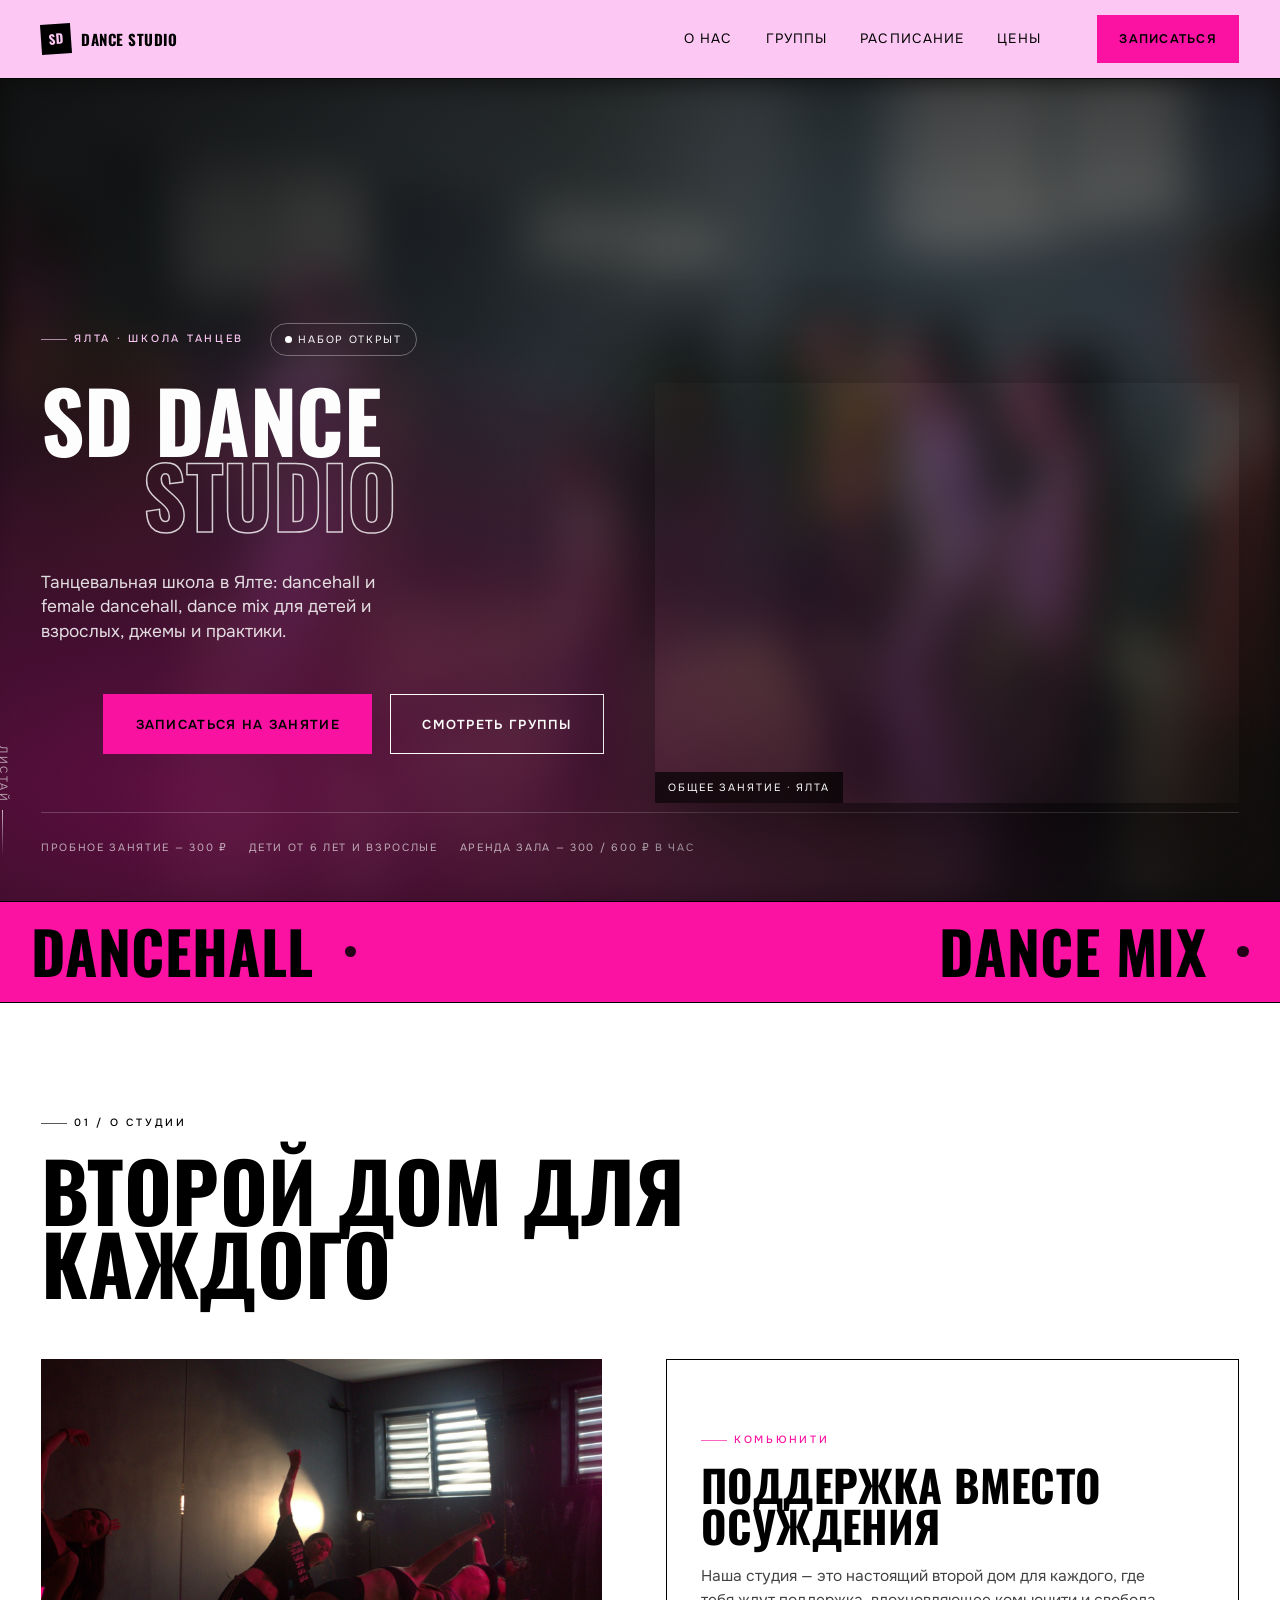
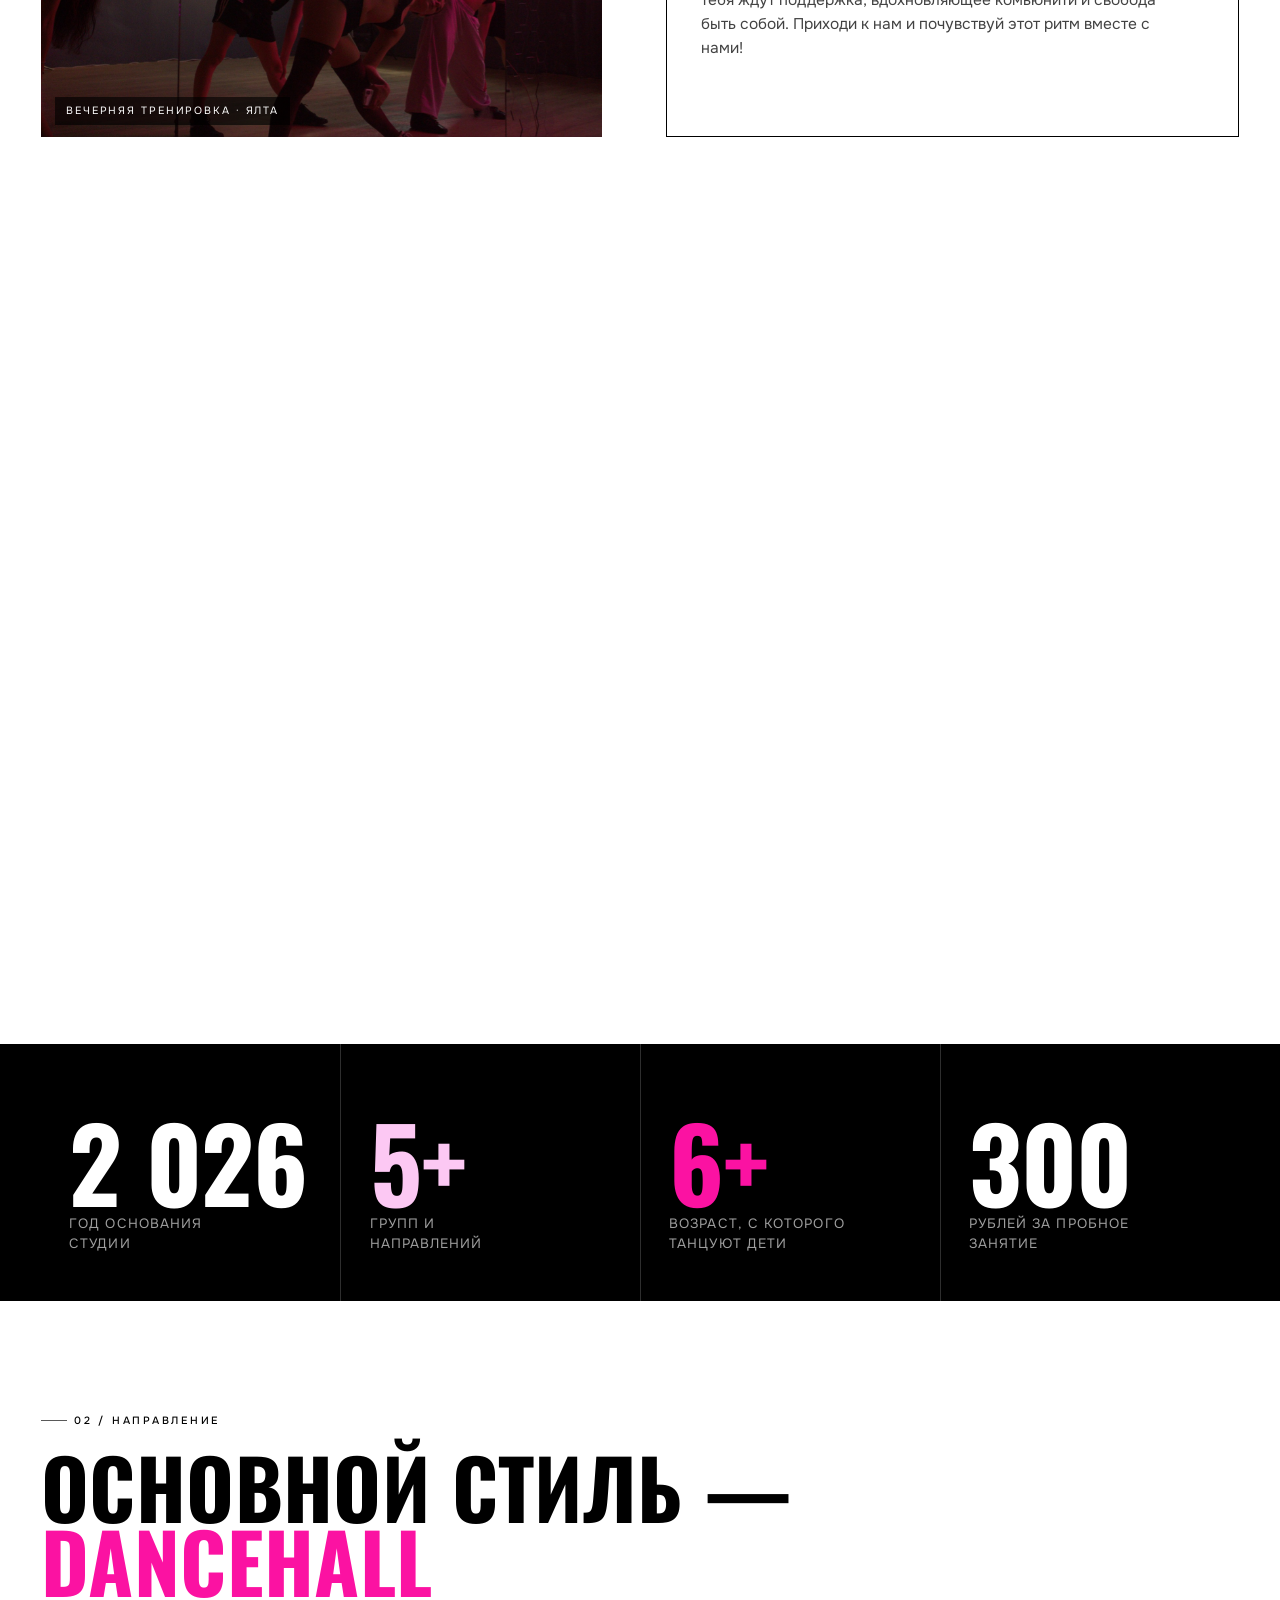
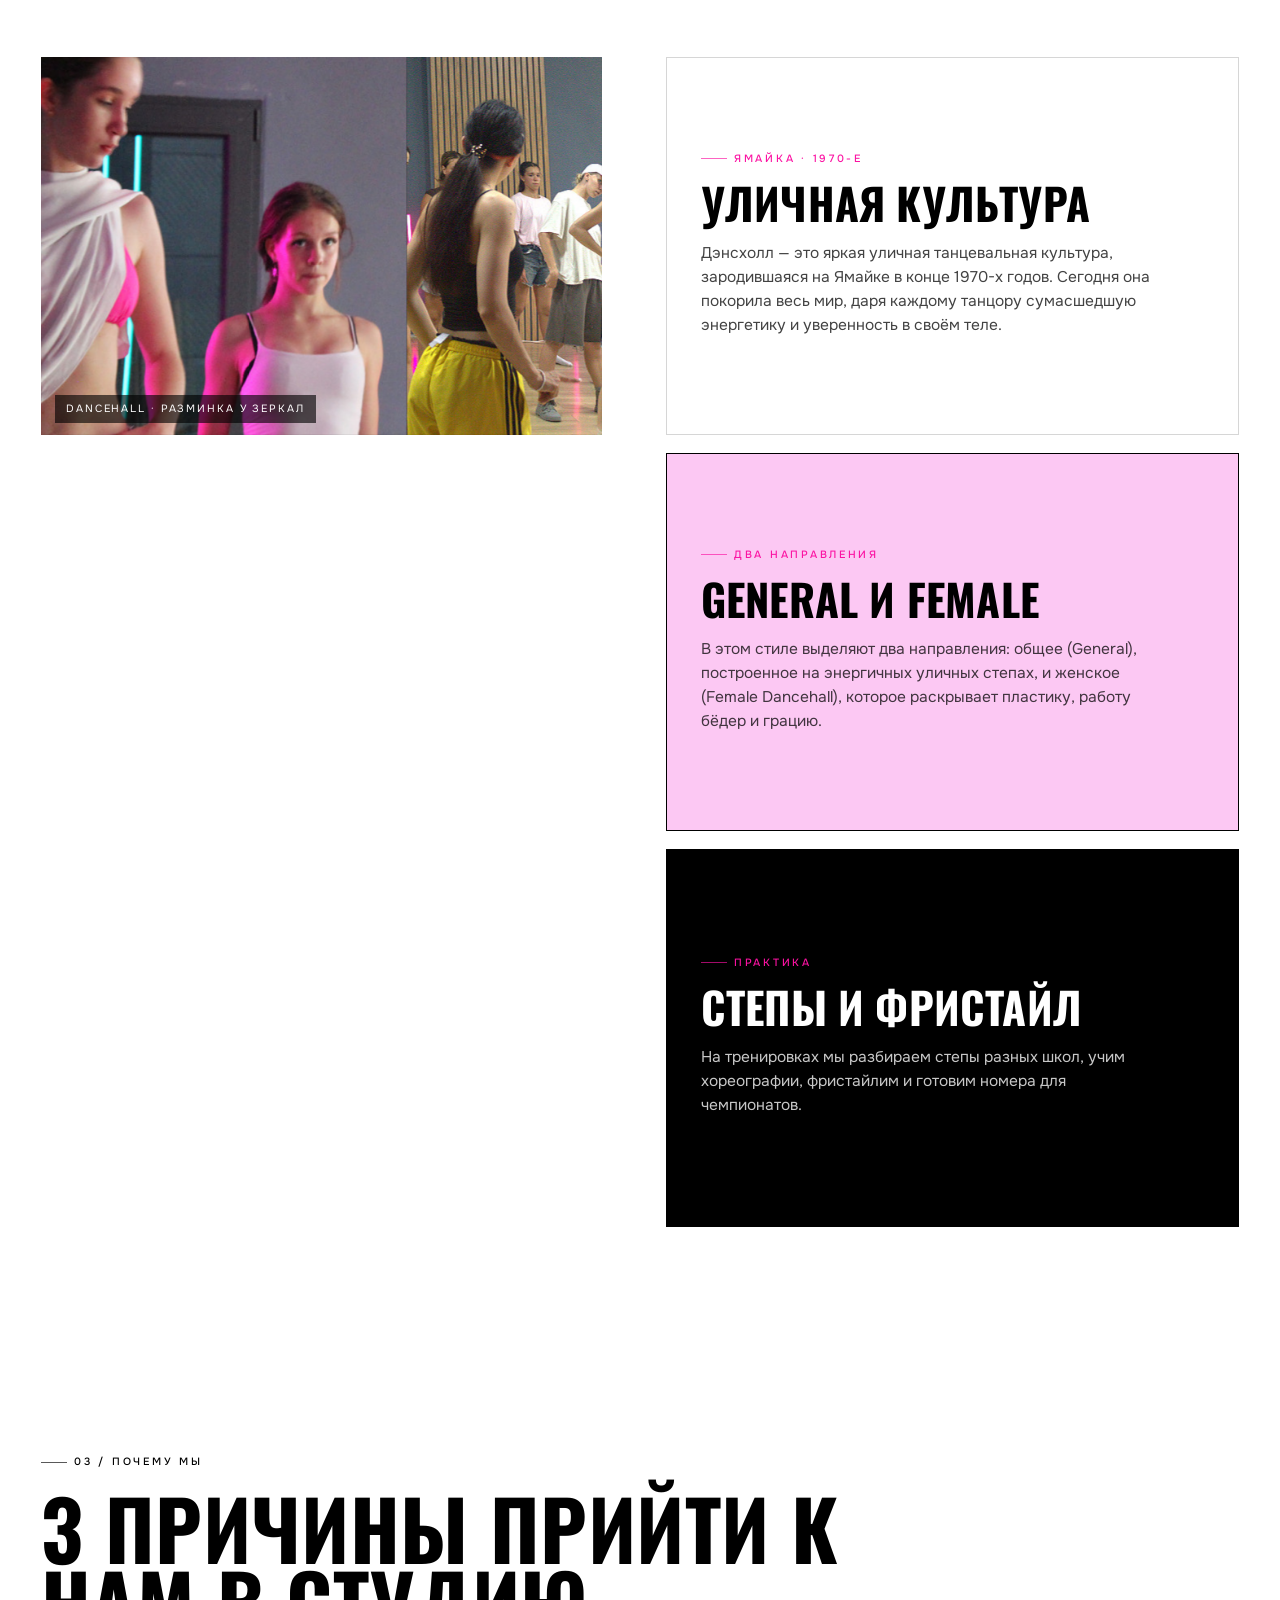
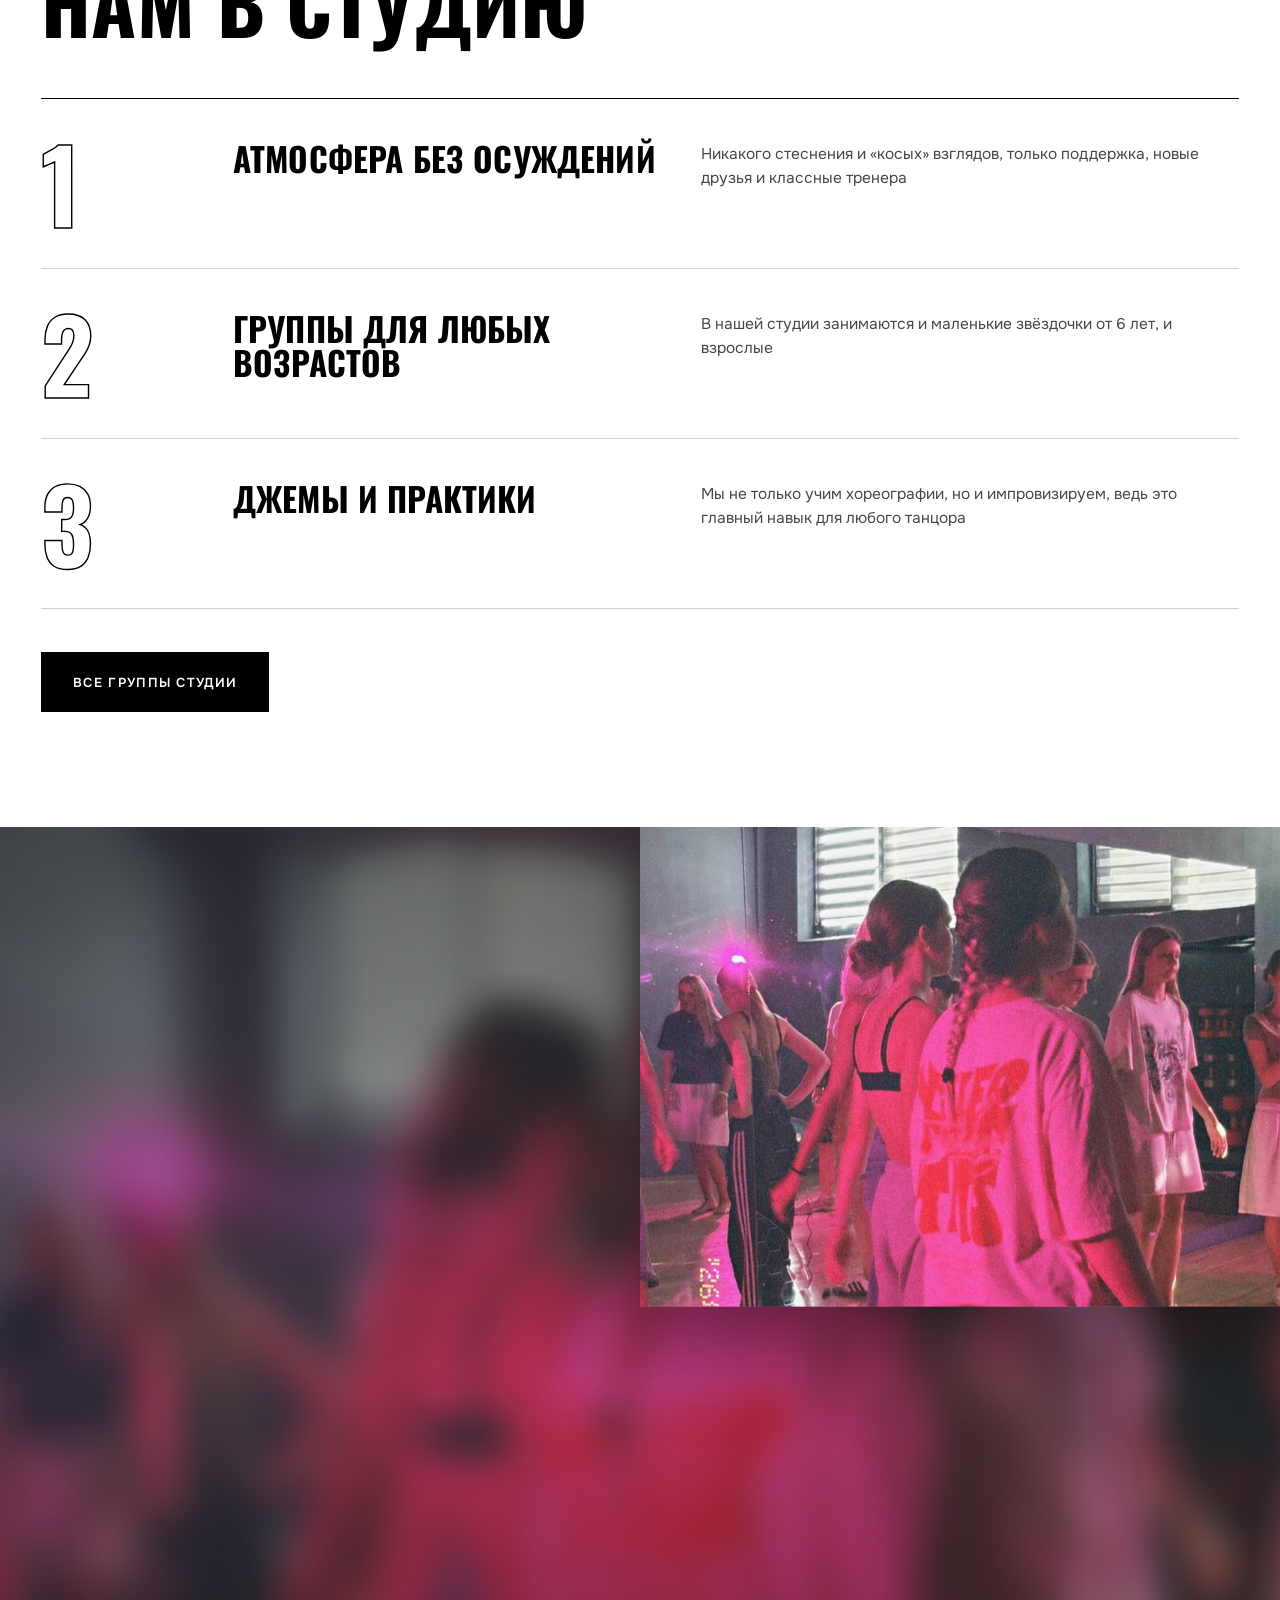
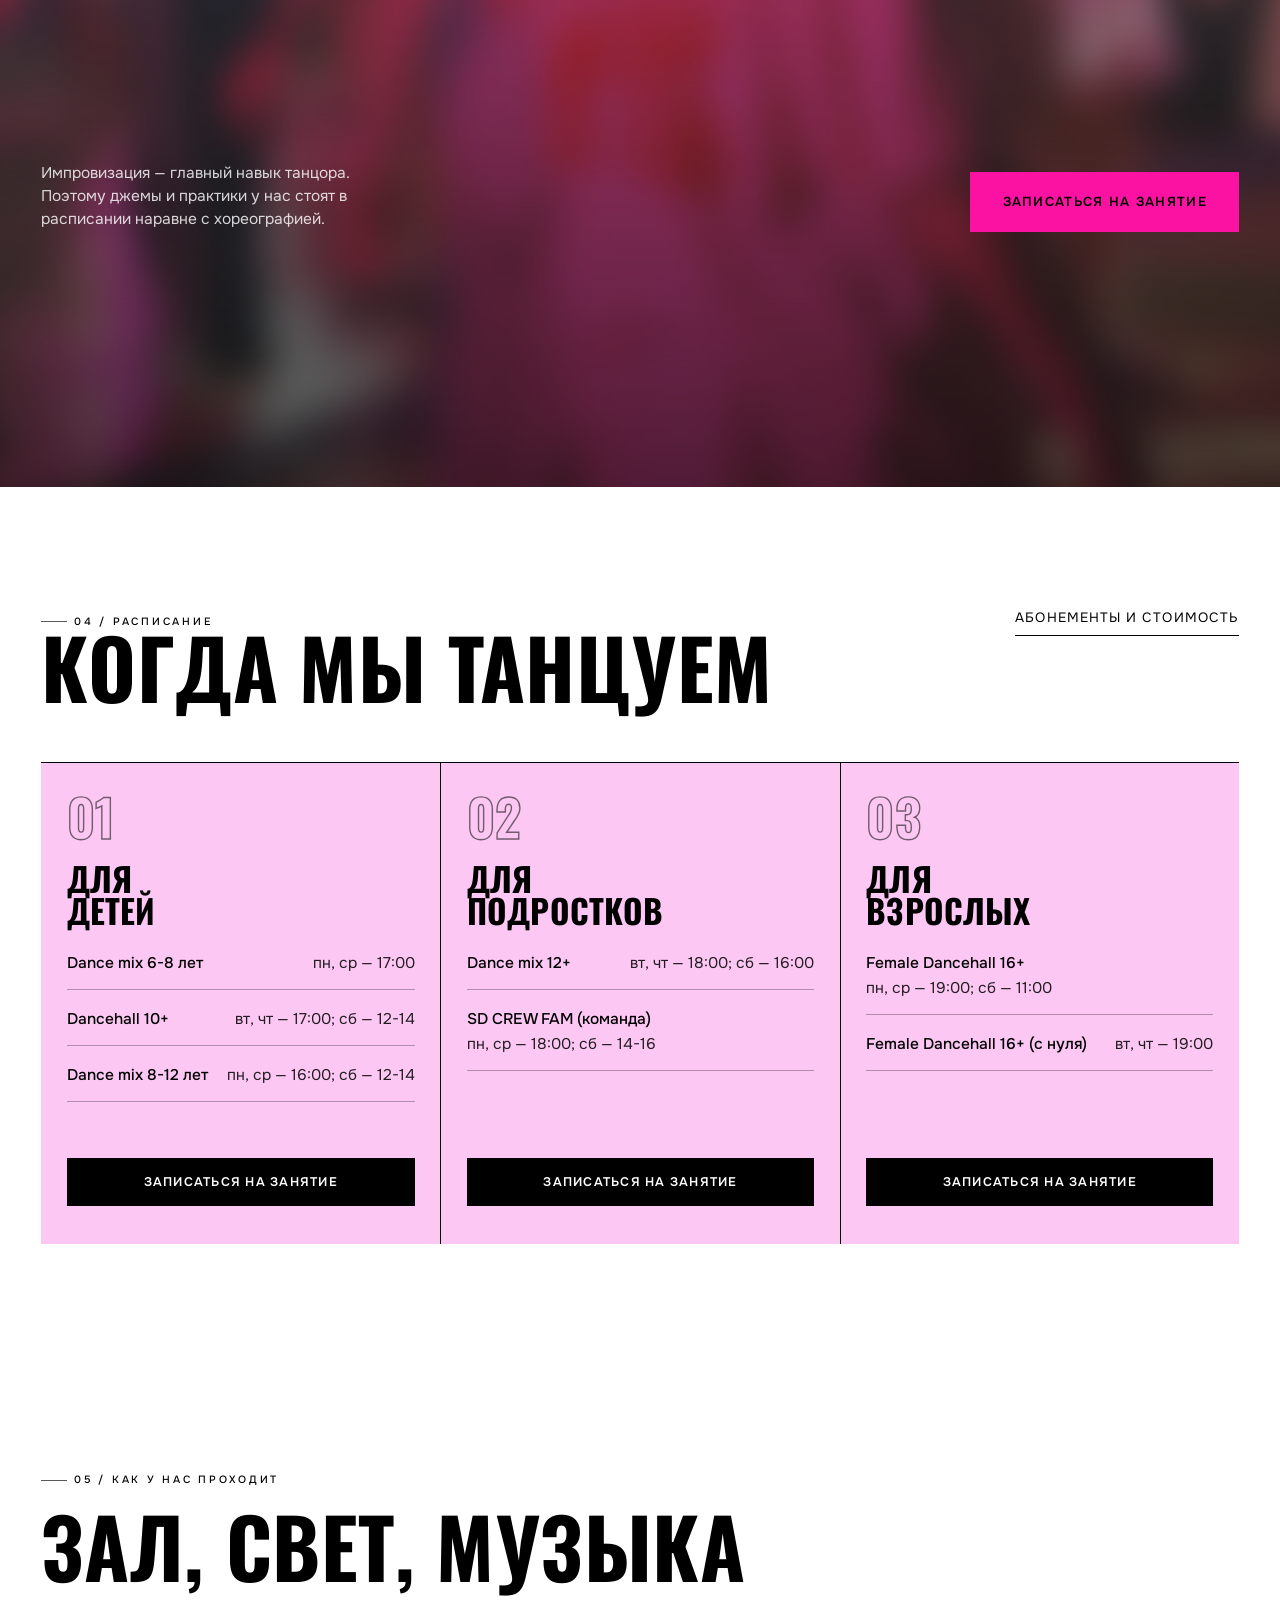
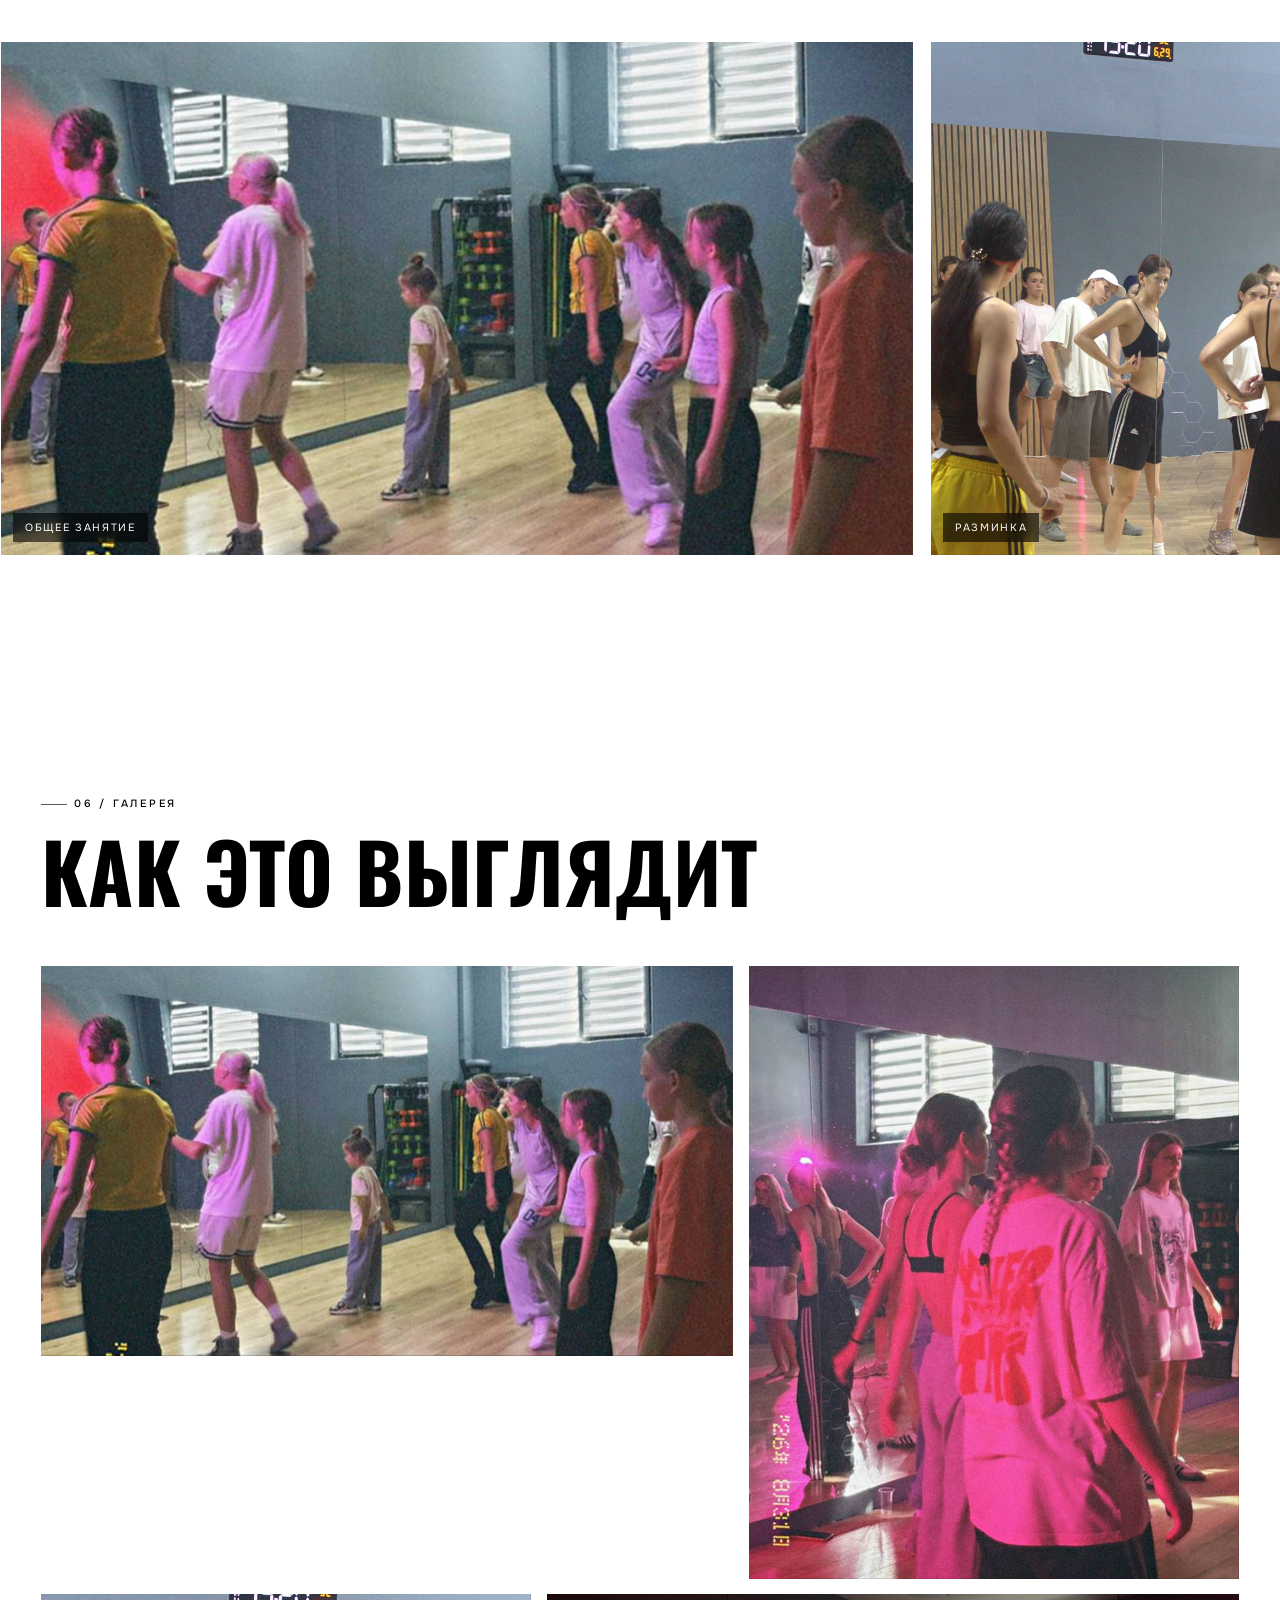
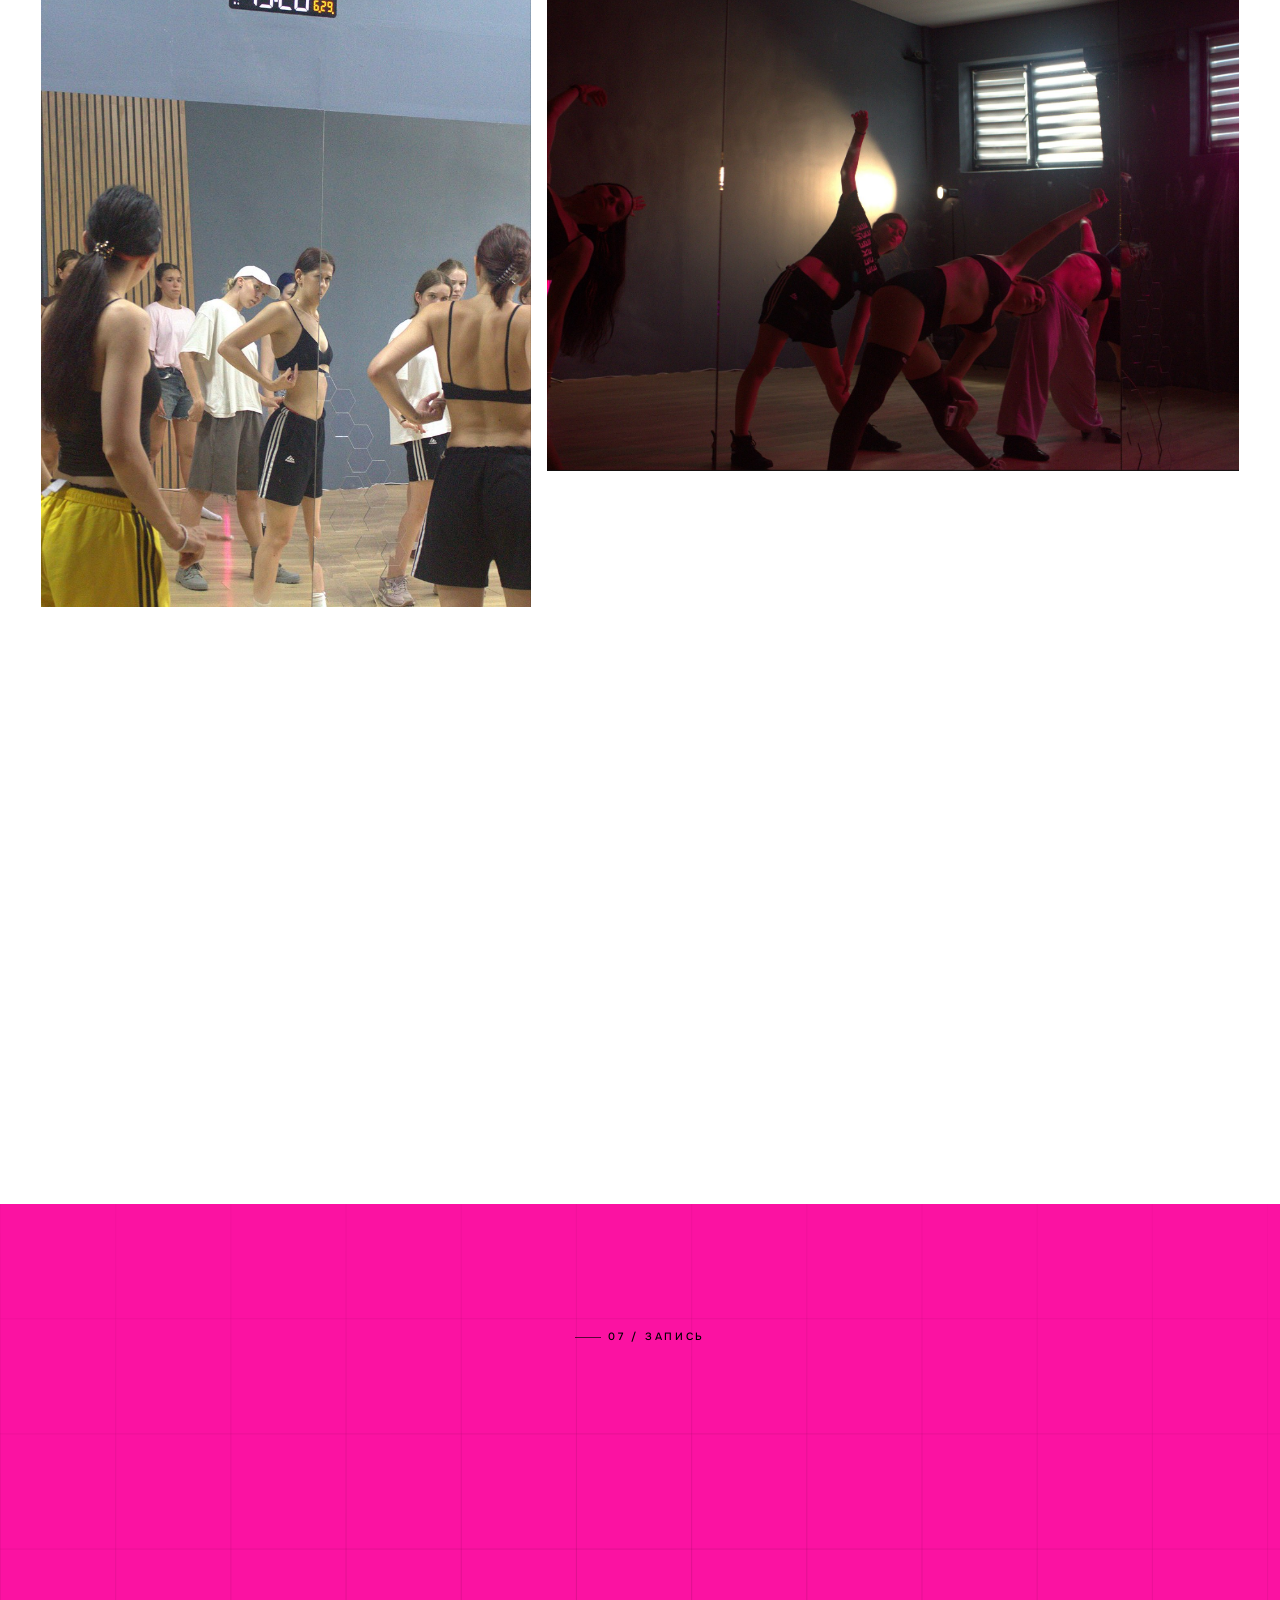
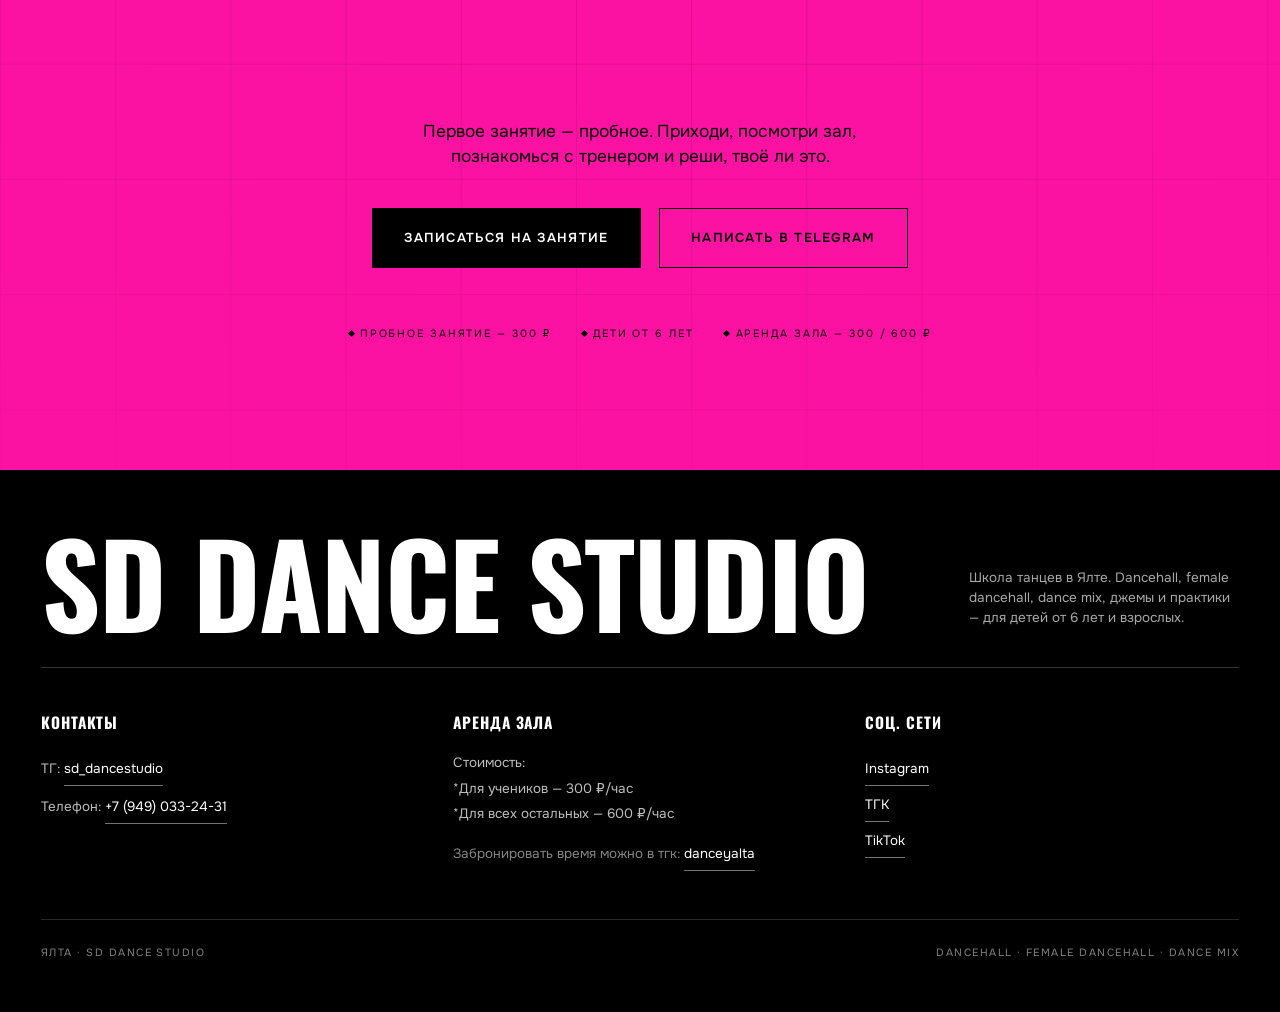
==== commit 8f89b59e: "Редизайн сайта: журнально-кинетическая редакция, 10 сцен, слой движения" ====
--- a/index.html
+++ b/index.html
@@ -14,7 +14,7 @@
 <meta property="og:site_name" content="SD Dance Studio">
 <meta property="og:title" content="SD Dance Studio — школа танцев в Ялте">
 <meta property="og:description" content="Dancehall, Female Dancehall и Dance Mix в Ялте. Танцуем, импровизируем и выступаем на чемпионатах.">
-<meta property="og:image" content="assets/img/hero-studio.jpg">
+<meta property="og:image" content="assets/img/hero-hall.jpg">
 <meta property="og:locale" content="ru_RU">
 <link rel="icon" href="assets/favicon.svg" type="image/svg+xml">
 <link rel="preload" href="assets/fonts/oswald-cyrillic-700.woff2" as="font" type="font/woff2" crossorigin>
@@ -65,13 +65,32 @@
 
   <!-- ================= Сцена 01. Герой ================= -->
   <section class="hero">
+    <!-- Фон: тот же кадр, но намеренно мягкий — это глубина резкости, а не брак.
+         Слот 1706 px не тянет полноэкранный фон, поэтому резкая версия живёт
+         отдельным кадром (ниже) и не превышает своей натуральной ширины. -->
     <div class="hero__media">
-      <img src="assets/img/hero-studio.jpg" width="1708" height="734" fetchpriority="high" decoding="async"
-           alt="Групповое занятие в зале SD Dance Studio: ученицы повторяют связку у зеркал">
+      <img class="hero__bg" src="assets/img/hero-hall-blur.jpg" width="1280" height="720"
+           fetchpriority="high" decoding="async" alt="" aria-hidden="true">
       <div class="hero__scrim" aria-hidden="true"></div>
     </div>
 
     <div class="hero__inner shell">
+      <!-- Резкий кадр героя. Ширина слота — правая колонка (<= 850 CSS px),
+           это вдвое меньше натуральной ширины кадра 1340/1706 px. -->
+      <figure class="hero__shot">
+        <picture>
+          <source media="(max-width: 700px)"
+                  srcset="assets/img/hero-studio.jpg 750w">
+          <source media="(max-width: 940px)"
+                  srcset="assets/img/hero-hall-1340.jpg 1340w, assets/img/hero-hall.jpg 1706w">
+          <source sizes="(max-width: 1179px) 94vw, (max-width: 1600px) 48vw, 45vw"
+                  srcset="assets/img/hero-hall-1340.jpg 1340w, assets/img/hero-hall.jpg 1706w">
+          <img src="assets/img/hero-hall-1340.jpg" width="1340" height="754" fetchpriority="high" decoding="async"
+               alt="Групповое занятие в зале SD Dance Studio: ученицы повторяют связку у зеркал">
+        </picture>
+        <figcaption>Общее занятие · Ялта</figcaption>
+      </figure>
+
       <div class="hero__meta">
         <span class="micro">Ялта · школа танцев</span>
         <span class="hero__badge"><span class="btn__dot" aria-hidden="true"></span>Набор открыт</span>
@@ -274,10 +293,17 @@
   <!-- ================= Сцена 06. Фото во всю ширину + параллакс ================= -->
   <section class="photoband" aria-label="Импровизация и джемы в студии">
     <div class="photoband__media">
-      <img src="assets/img/dancehall-girls.jpg" width="852" height="958" loading="lazy" data-parallax="0.16"
-           alt="Ученицы SD Dance Studio на неоновом свете">
-    </div>
-    <div class="photoband__scrim" aria-hidden="true"></div>
+      <!-- фон полосы: крупные мягкие пятна света. Исходник 854x960 при полной
+           ширине требует вчетверо больше пикселей, поэтому мягкость — приём. -->
+      <img class="photoband__bg" src="assets/img/dancehall-girls.jpg" width="854" height="960"
+           loading="lazy" alt="" aria-hidden="true">
+      <div class="photoband__scrim" aria-hidden="true"></div>
+    </div>
+    <!-- резкий кадр полосы: тот же исходник, но не шире своей натуральной ширины -->
+    <figure class="photoband__shot" aria-label="Ученицы SD Dance Studio на неоновом свете">
+      <img src="assets/img/dancehall-girls.jpg" width="854" height="960" loading="lazy"
+           data-parallax="0.16" alt="Ученицы SD Dance Studio на неоновом свете">
+    </figure>
     <div class="photoband__inner shell">
       <h2 class="photoband__title photoband__title--outline display rv rv--mask">Импровизируй</h2>
       <div class="photoband__foot">
@@ -347,7 +373,7 @@
 
     <div class="rail" role="region" aria-label="Фоторепортаж со занятий" tabindex="0">
       <figure class="rail__item rail__item--wide rv mask-media">
-        <img src="assets/img/hero-studio.jpg" width="1708" height="734" loading="lazy"
+        <img src="assets/img/hero-studio.jpg" width="750" height="450" loading="lazy"
              alt="Общее занятие в зале студии">
         <figcaption class="rail__cap">Общее занятие</figcaption>
       </figure>
@@ -357,7 +383,7 @@
         <figcaption class="rail__cap">Разминка</figcaption>
       </figure>
       <figure class="rail__item rv mask-media">
-        <img src="assets/img/groups-female-dh.jpg" width="856" height="958" loading="lazy"
+        <img src="assets/img/groups-female-dh.jpg" width="800" height="750" loading="lazy"
              alt="Female Dancehall: ученицы студии на неоновом свете">
         <figcaption class="rail__cap">Female Dancehall</figcaption>
       </figure>
@@ -379,11 +405,11 @@
 
       <div class="gal">
         <figure class="gal__item gal__item--a rv mask-media">
-          <img src="assets/img/hero-studio.jpg" width="1708" height="734" loading="lazy"
+          <img src="assets/img/hero-studio.jpg" width="750" height="450" loading="lazy"
                alt="Общее занятие в зале студии">
         </figure>
         <figure class="gal__item gal__item--b rv mask-media">
-          <img src="assets/img/dancehall-girls.jpg" width="852" height="958" loading="lazy"
+          <img src="assets/img/dancehall-girls.jpg" width="854" height="960" loading="lazy"
                alt="Ученицы на неоновом свете">
         </figure>
         <figure class="gal__item gal__item--c rv mask-media">
--- a/css/style.css
+++ b/css/style.css
@@ -291,7 +291,7 @@
   inset: 0;
   z-index: 90;
   pointer-events: none;
-  opacity: 0.045;
+  opacity: 0.055;
   mix-blend-mode: multiply;
   background-image: url("data:image/svg+xml;utf8,%3Csvg xmlns='http://www.w3.org/2000/svg' width='180' height='180'%3E%3Cfilter id='n'%3E%3CfeTurbulence type='fractalNoise' baseFrequency='0.85' numOctaves='3' stitchTiles='stitch'/%3E%3C/filter%3E%3Crect width='180' height='180' filter='url(%23n)'/%3E%3C/svg%3E");
 }
@@ -558,38 +558,109 @@
   overflow: hidden;
 }
 
-.hero__media img {
+/* Фон героя: тот же кадр, но намеренно мягкий. Резкость на полной ширине
+   невозможна (1706 px исходника против 3800+ нужных на retina), поэтому
+   мягкость сделана приёмом: расфокус + маджента-градиент = глубина резкости. */
+.hero__bg {
   width: 100%;
   height: 100%;
   object-fit: cover;
   object-position: 50% 38%;
+  filter: blur(14px) saturate(1.12) brightness(0.86);
   transform: scale(1.14);
   opacity: 0;
   transition: transform 1.6s var(--ease-out), opacity 1s ease;
 }
 
-.is-ready .hero__media img { transform: scale(1); opacity: 1; }
+.is-ready .hero__bg { transform: scale(1); opacity: 1; }
+
+/* Резкий кадр героя. Ширина слота ограничена натуральной шириной кадра:
+   при 2x это максимум 850 CSS px — здесь 670 px, то есть с запасом. */
+/* Резкий кадр героя. Правило: слот не шире своих пикселей / 2.
+   Кадр занимает правую колонку целиком — под него уходит и вертикаль заголовка,
+   поэтому кадр получается крупным, но не растянутым. */
+.hero__shot {
+  position: relative;
+  z-index: 1;
+  grid-column: 2;
+  grid-row: 2 / 5;
+  align-self: end;
+  width: 100%;
+  margin: 0;
+  opacity: 0;
+  transform: translate3d(0, 24px, 0);
+  transition: opacity 0.9s ease, transform 1.1s var(--ease-out);
+  transition-delay: 0.22s;
+  /* подпись кадра крепится к самому кадру на всех ширинах */
+  position: relative;
+}
+
+.is-ready .hero__shot { opacity: 1; transform: none; }
+
+.hero__shot picture { display: block; }
+
+.hero__shot img {
+  display: block;
+  width: 100%;
+  height: auto;
+  /* Кадр не выше 420 px, хотя исходник позволяет больше: герой по высоте
+     ограничен экраном, и вертикальный бюджет отдан типографике. */
+  max-height: 420px;
+  aspect-ratio: 3 / 4;
+  object-fit: cover;
+  object-position: 50% 48%;
+  /* тень отделяет резкий кадр от размытого фона: приём читается как глубина */
+  box-shadow: 0 30px 90px rgb(0 0 0 / 55%);
+}
+
+.hero__shot figcaption {
+  position: absolute;
+  left: 0;
+  bottom: 0;
+  padding: 8px 13px;
+  background: rgb(0 0 0 / 68%);
+  color: var(--white);
+  font-size: var(--fs-micro);
+  letter-spacing: 0.18em;
+  text-transform: uppercase;
+}
 
 .hero__scrim {
   position: absolute;
   inset: 0;
+  /* Маджента-градиент даёт глубину: фон уходит на второй план, резкий кадр читается */
   background:
-    linear-gradient(180deg, rgb(11 11 11 / 62%) 0%, rgb(11 11 11 / 22%) 34%, rgb(11 11 11 / 93%) 100%),
-    linear-gradient(96deg, rgb(11 11 11 / 74%) 0%, rgb(11 11 11 / 6%) 62%);
+    linear-gradient(180deg, rgb(11 11 11 / 56%) 0%, rgb(11 11 11 / 14%) 36%, rgb(11 11 11 / 84%) 100%),
+    linear-gradient(96deg, rgb(11 11 11 / 76%) 0%, rgb(11 11 11 / 4%) 64%);
 }
 
 .hero__scrim::after {
   content: '';
   position: absolute;
   inset: 0;
-  background: radial-gradient(120% 90% at 12% 84%, rgb(251 18 162 / 26%) 0%, transparent 62%);
+  background: radial-gradient(120% 90% at 14% 86%, rgb(251 18 162 / 34%) 0%, transparent 64%);
 }
 
 .hero__inner {
   position: relative;
   z-index: 2;
   width: 100%;
-}
+  /* Раскладка героя: слева типографика, справа резкий кадр.
+     align-content:end прижимает сцену к низу — низ героя держится на любой высоте. */
+  display: grid;
+  grid-template-columns: minmax(0, 5.4fr) minmax(0, 5.6fr);
+  gap: 0 clamp(24px, 4vw, 72px);
+  align-content: end;
+}
+
+.hero__meta { grid-column: 1 / -1; grid-row: 1; }
+.hero__title { grid-column: 1; grid-row: 2; }
+/* .hero__bottom разворачивается в сетку героя: подпись и кнопки идут под
+   заголовком в левой колонке, а резкий кадр занимает правую колонку целиком */
+.hero__bottom { display: contents; }
+.hero__lead { grid-column: 1; grid-row: 3; align-self: end; }
+.hero__actions { grid-column: 1; grid-row: 4; align-self: end; }
+.hero__facts { grid-column: 1 / -1; grid-row: 5; }
 
 .hero__meta {
   display: flex;
@@ -640,10 +711,61 @@
 }
 
 .hero__lead {
-  max-width: 29ch;
+  max-width: 34ch;
   font-size: var(--fs-lead);
   line-height: 1.42;
   color: rgb(255 255 255 / 86%);
+}
+
+/* --- 08b. Герой: двухколоночная раскладка (текст слева, резкий кадр справа) -- */
+@media (min-width: 1180px) {
+  /* В двухколоночном герое строка заголовка не должна выйти из своей колонки:
+     ограничиваем кегль её шириной (грузовик Oswald ~0.62em на знак). */
+  :root { --fs-hero-col: clamp(46px, 6.6vw, 152px); }
+
+  .hero__title {
+    font-size: min(var(--fs-hero), var(--fs-hero-col));
+    max-width: 18ch;
+  }
+}
+
+@media (max-width: 1179px) {
+  /* одна колонка: кадр встаёт в поток сразу под заголовком, во всю ширину */
+  .hero__inner { grid-template-columns: minmax(0, 1fr); }
+
+  .hero__shot {
+    display: block;
+    grid-column: 1;
+    grid-row: 3;
+    width: 100%;
+    max-width: 820px;
+    margin: clamp(18px, 3vh, 30px) auto 0;
+    aspect-ratio: 16 / 9;
+  }
+
+  /* в потоке кадр снова горизонтальный — вертикальная обрезка 3:4 не нужна,
+     а потолок высоты снимаем: её задаёт формат 16:9 */
+  .hero__shot img {
+    max-height: none;
+    height: 100%;
+    aspect-ratio: 16 / 9;
+    object-position: 50% 42%;
+  }
+
+  /* подпись и кнопки снова живут в одном блоке под кадром */
+  .hero__bottom {
+    display: flex;
+    grid-column: 1;
+    grid-row: 4;
+  }
+
+  .hero__lead { align-self: auto; }
+  .hero__facts { grid-column: 1; grid-row: 5; }
+}
+
+@media (max-width: 700px) {
+  /* на телефоне кадр под заголовком идёт в мягком формате 16:10 */
+  .hero__shot { aspect-ratio: 16 / 10; }
 }
 
 .hero__actions {
@@ -988,7 +1110,10 @@
 /* --- 14. Фото во всю ширину + параллакс ------------------------------------ */
 .photoband {
   position: relative;
-  min-height: clamp(280px, 62vw, 780px);
+  display: flex;
+  flex-direction: column;
+  justify-content: center;
+  min-height: clamp(420px, 62vw, 780px);
   overflow: hidden;
   background: var(--coal);
   color: var(--white);
@@ -1000,27 +1125,69 @@
   overflow: hidden;
 }
 
-.photoband__media img {
+/* Фон полосы намеренно размыт: кадр 854x960 не тянет полную ширину,
+   поэтому мягкость читается как глубина резкости, а не как брак. */
+.photoband__bg {
   width: 100%; height: 100%;
   object-fit: cover;
-  will-change: transform;
+  object-position: 50% 34%;
+  filter: blur(18px) saturate(1.1) brightness(0.82);
+  transform: scale(1.08);
 }
 
 .photoband__scrim {
   position: absolute;
   inset: 0;
-  background: linear-gradient(180deg, rgb(11 11 11 / 58%) 0%, rgb(11 11 11 / 14%) 45%, rgb(11 11 11 / 76%) 100%);
-}
-
+  background: linear-gradient(180deg, rgb(11 11 11 / 52%) 0%, rgb(11 11 11 / 12%) 45%, rgb(11 11 11 / 72%) 100%);
+}
+
+/* Резкий кадр полосы: своя колонка, ширина не выше натуральной (854 px) */
+.photoband__shot {
+  position: relative;
+  z-index: 2;
+  width: min(100%, 854px);
+  aspect-ratio: 4 / 5;
+  margin: 0;
+  overflow: hidden;
+  box-shadow: 0 30px 90px rgb(0 0 0 / 45%);
+}
+
+.photoband__shot img {
+  width: 100%; height: 100%;
+  object-fit: cover;
+  object-position: 50% 40%;
+}
+
+/* Полоса: во всю ширину идёт размытая версия кадра, поверх неё — резкий кадр
+   в своём натуральном размере. Слева типографика, внизу подпись. */
 .photoband__inner {
   position: relative;
   z-index: 2;
   display: flex;
   flex-direction: column;
-  justify-content: space-between;
-  gap: clamp(60px, 16vw, 200px);
+  justify-content: center;
+  gap: clamp(24px, 4vh, 52px);
   min-height: inherit;
   padding-block: clamp(26px, 4vw, 58px);
+}
+
+/* Резкий кадр полосы: своя колонка, ширина не выше натуральной (854 px).
+   Формат 4:3 близок к исходникам полос (1708x1200 и 854x960) — кадр почти не режется. */
+.photoband__shot {
+  position: relative;
+  z-index: 2;
+  align-self: flex-end;
+  width: min(100%, 640px);
+  aspect-ratio: 4 / 3;
+  margin: 0;
+  overflow: hidden;
+  box-shadow: 0 30px 90px rgb(0 0 0 / 45%);
+}
+
+.photoband__shot img {
+  width: 100%; height: 100%;
+  object-fit: cover;
+  object-position: 50% 40%;
 }
 
 .photoband__title {
@@ -1139,7 +1306,7 @@
   background: var(--coal);
 }
 
-.rail__item--wide { width: clamp(300px, 82vw, 620px); aspect-ratio: 16 / 10; }
+.rail__item--wide { width: clamp(300px, 82vw, 912px); aspect-ratio: 16 / 9; }
 
 .rail__item img {
   width: 100%; height: 100%;
@@ -1184,7 +1351,7 @@
   transition: transform 0.8s var(--ease-out), filter 0.6s ease;
 }
 
-.gal__item--a { grid-column: span 7; aspect-ratio: 16 / 11; }
+.gal__item--a { grid-column: span 7; aspect-ratio: 16 / 9; }
 .gal__item--b { grid-column: span 5; aspect-ratio: 4 / 5; }
 .gal__item--c { grid-column: span 5; aspect-ratio: 4 / 5; }
 .gal__item--d { grid-column: span 7; aspect-ratio: 16 / 11; }
@@ -2138,6 +2305,14 @@
   .gpanel__media { min-height: clamp(300px, 62vw, 520px); }
 
   .offer__inner { grid-template-columns: 1fr; }
+
+  /* Полоса: одной колонкой, резкий кадр под типографикой */
+  .photoband__inner { gap: clamp(18px, 4vw, 34px); }
+
+  .photoband__shot {
+    align-self: stretch;
+    aspect-ratio: 5 / 4;
+  }
 }
 
 /* --- 29. Телефон ----------------------------------------------------------- */
--- a/css/motion.css
+++ b/css/motion.css
@@ -181,7 +181,8 @@
 [data-parallax] { will-change: transform; }
 
 /* Картинка внутри полосы чуть больше полосы, чтобы было куда двигаться */
-.photoband__media img,
+.photoband__bg,
+.photoband__shot img,
 .gpanel__media img,
 .photorail-fallback img { backface-visibility: hidden; }
 
@@ -380,6 +381,13 @@
 
   .hero__media { clip-path: none !important; transition: none !important; }
   .hero__media img { transform: none !important; opacity: 1 !important; transition: none !important; }
+  /* Резкий кадр героя и полосы тоже появляется без движения */
+  .hero__shot,
+  .photoband__shot {
+    opacity: 1 !important;
+    transform: none !important;
+    transition: none !important;
+  }
 
   /* Ленты стоят на месте */
   .ticker__track {
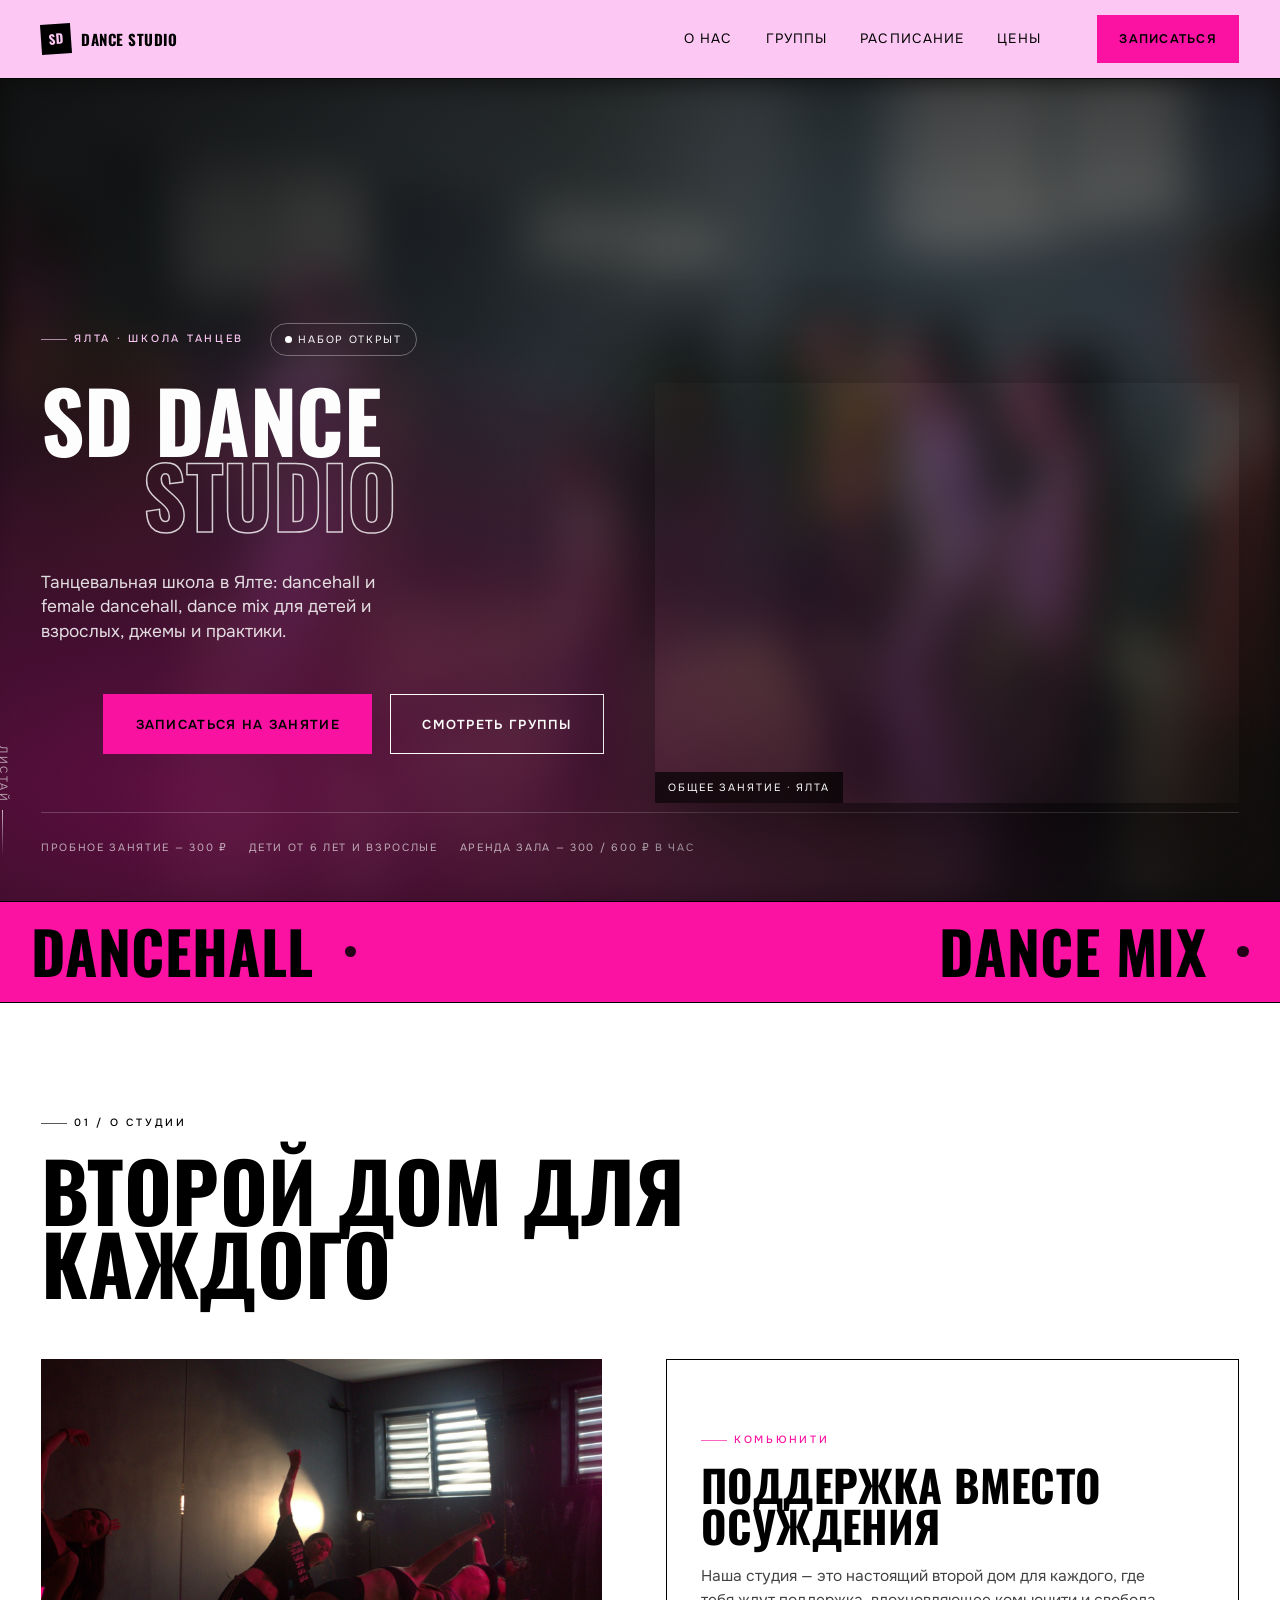
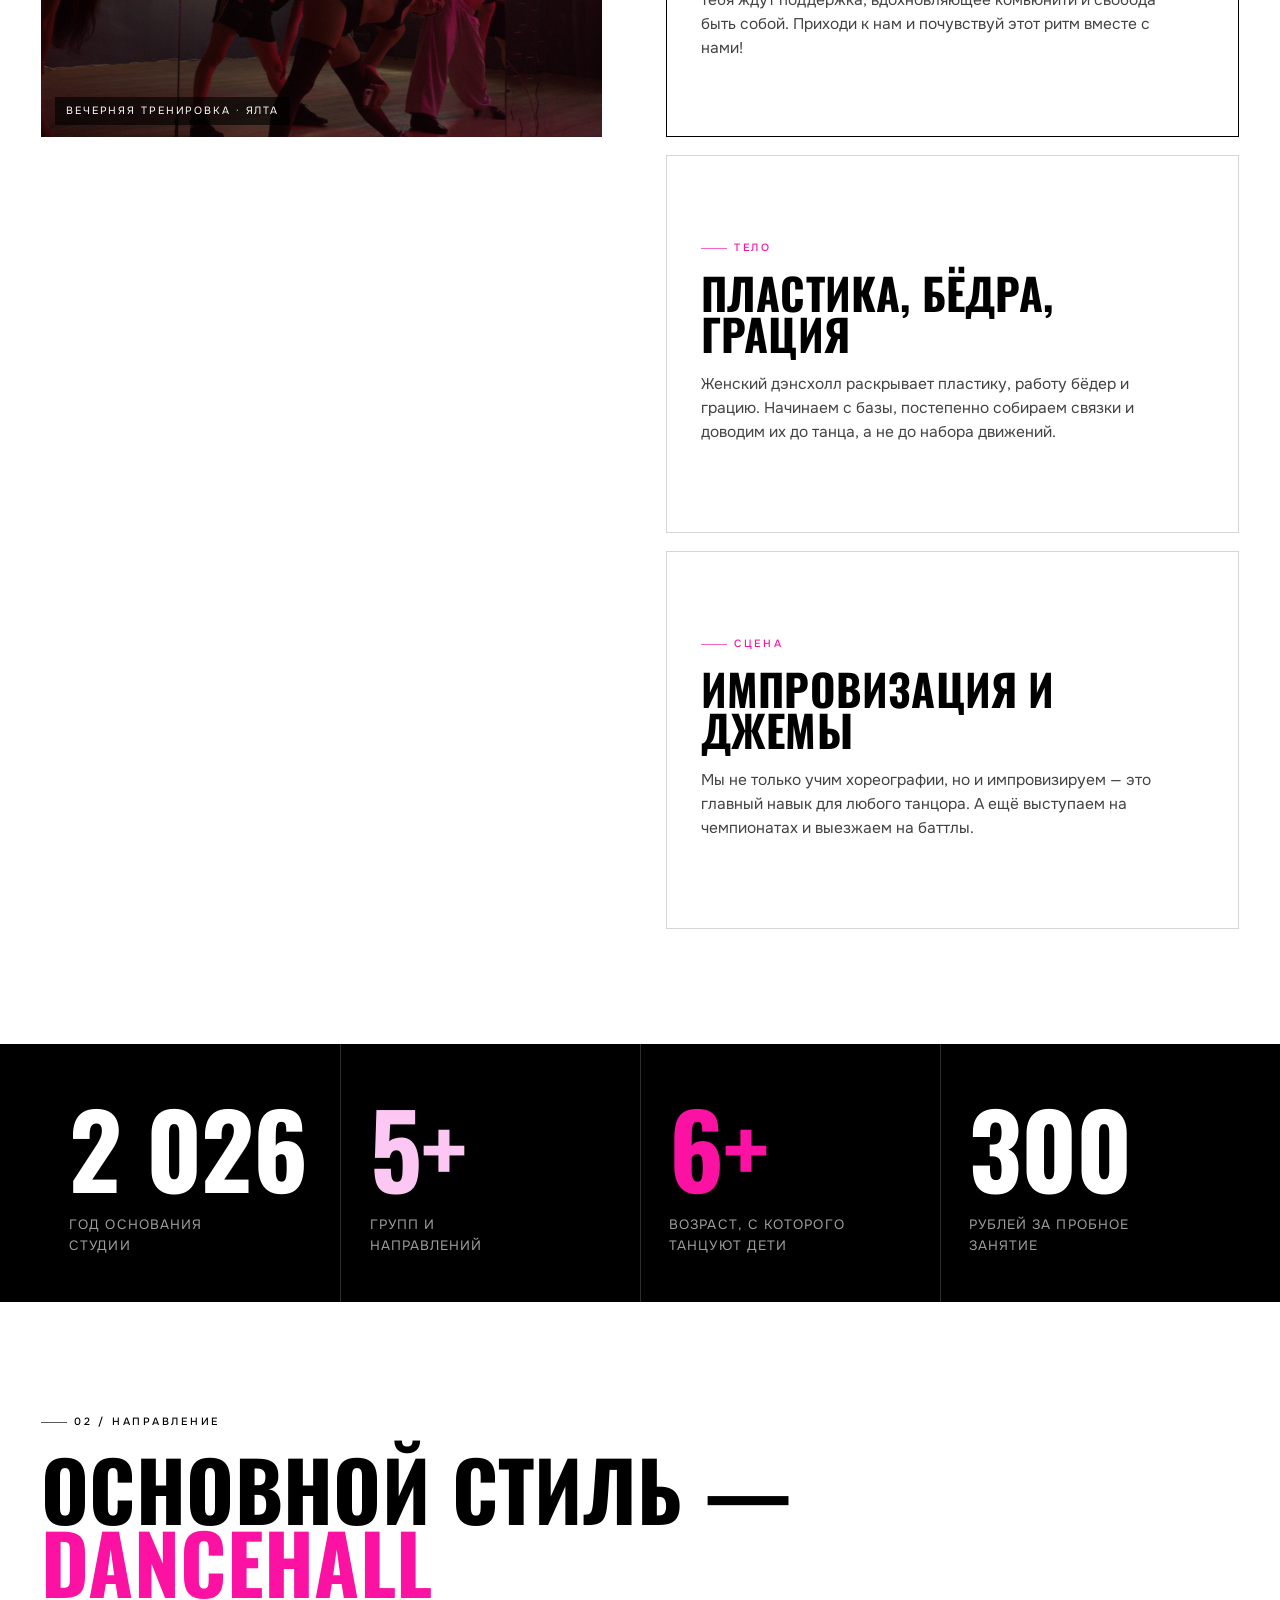
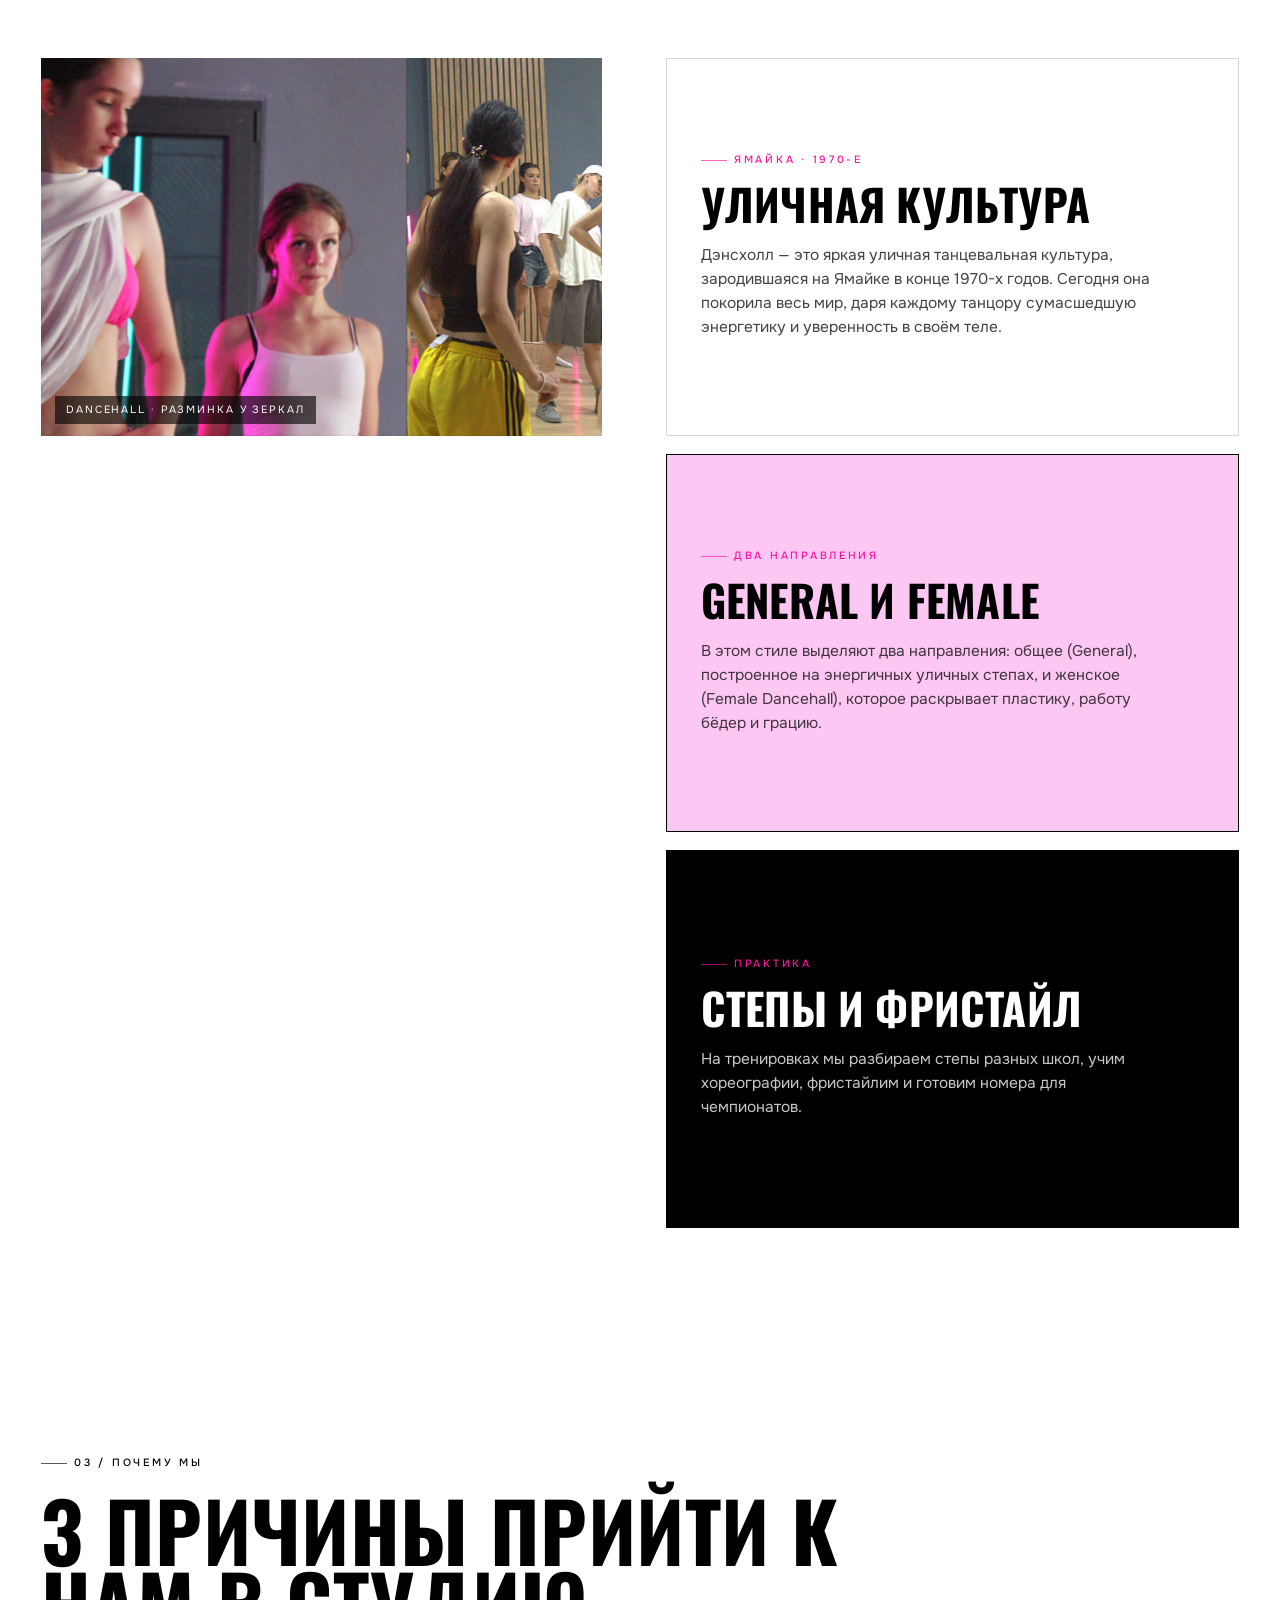
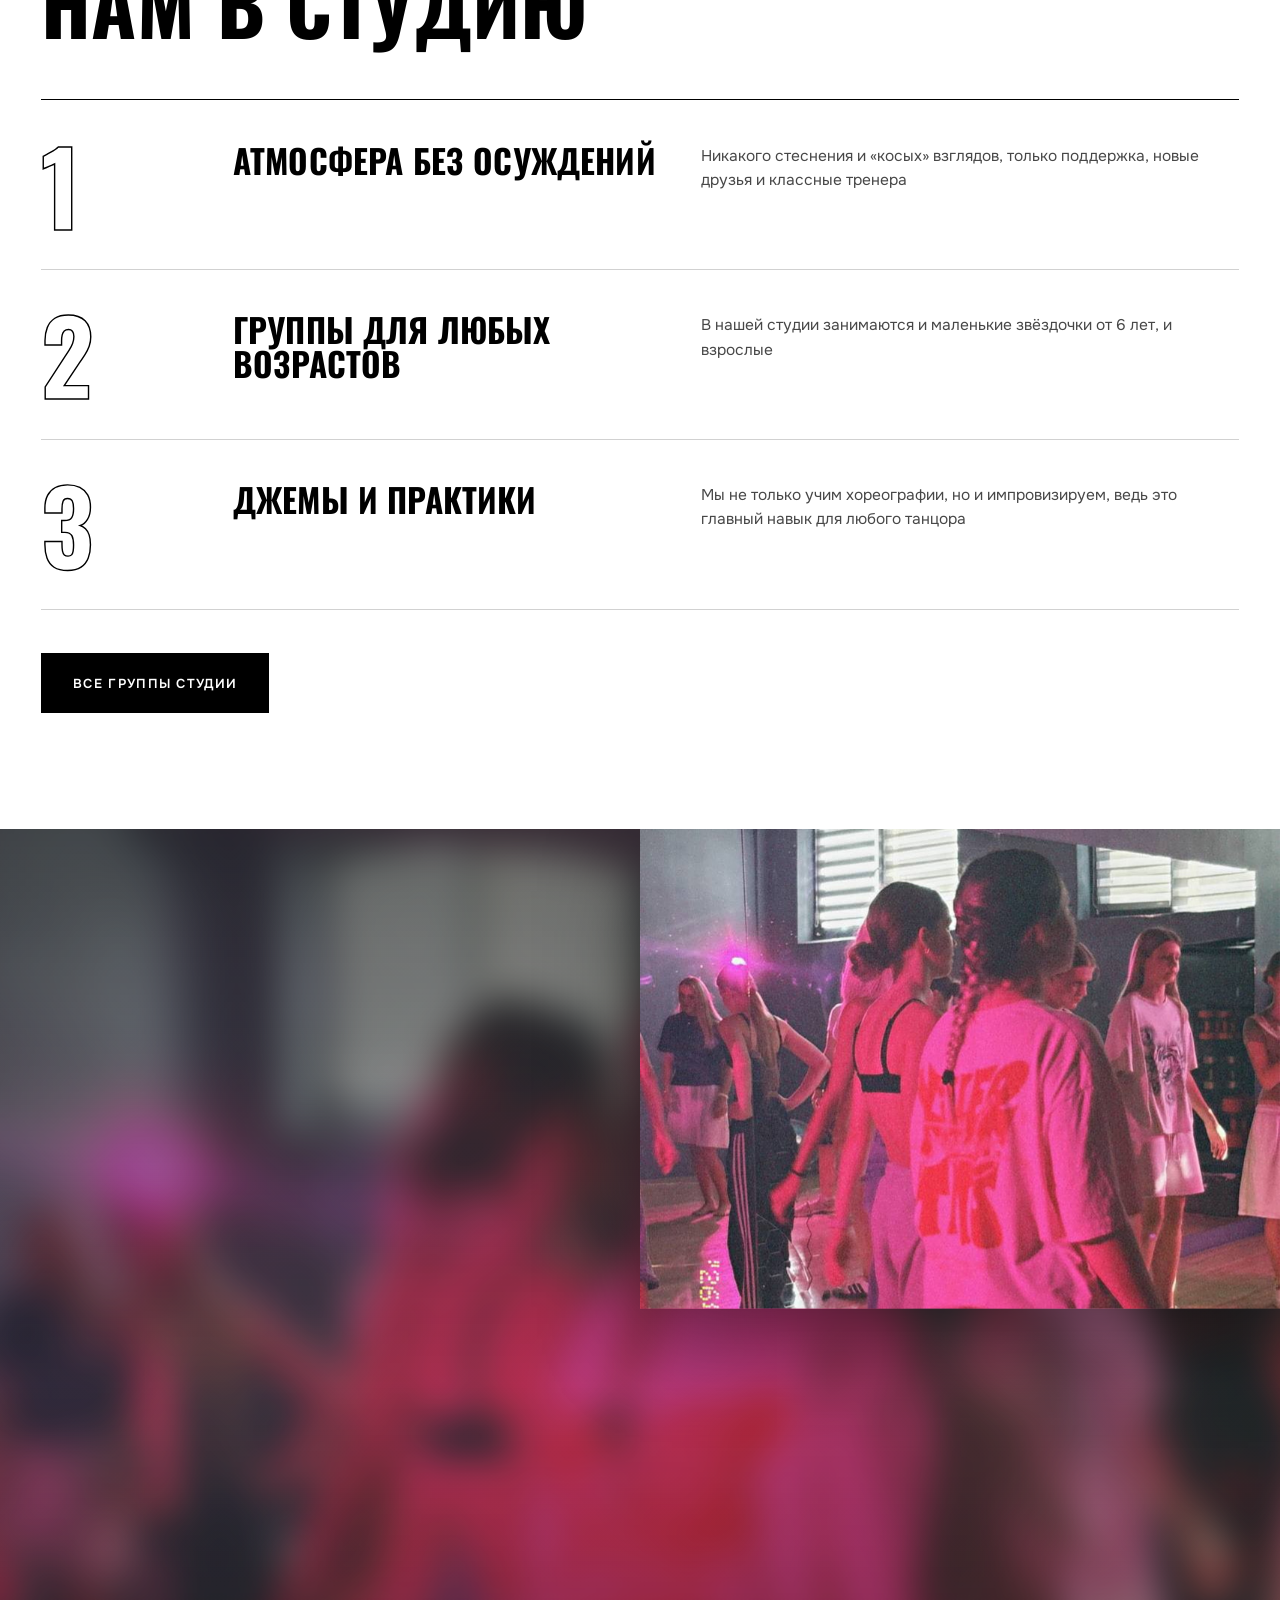
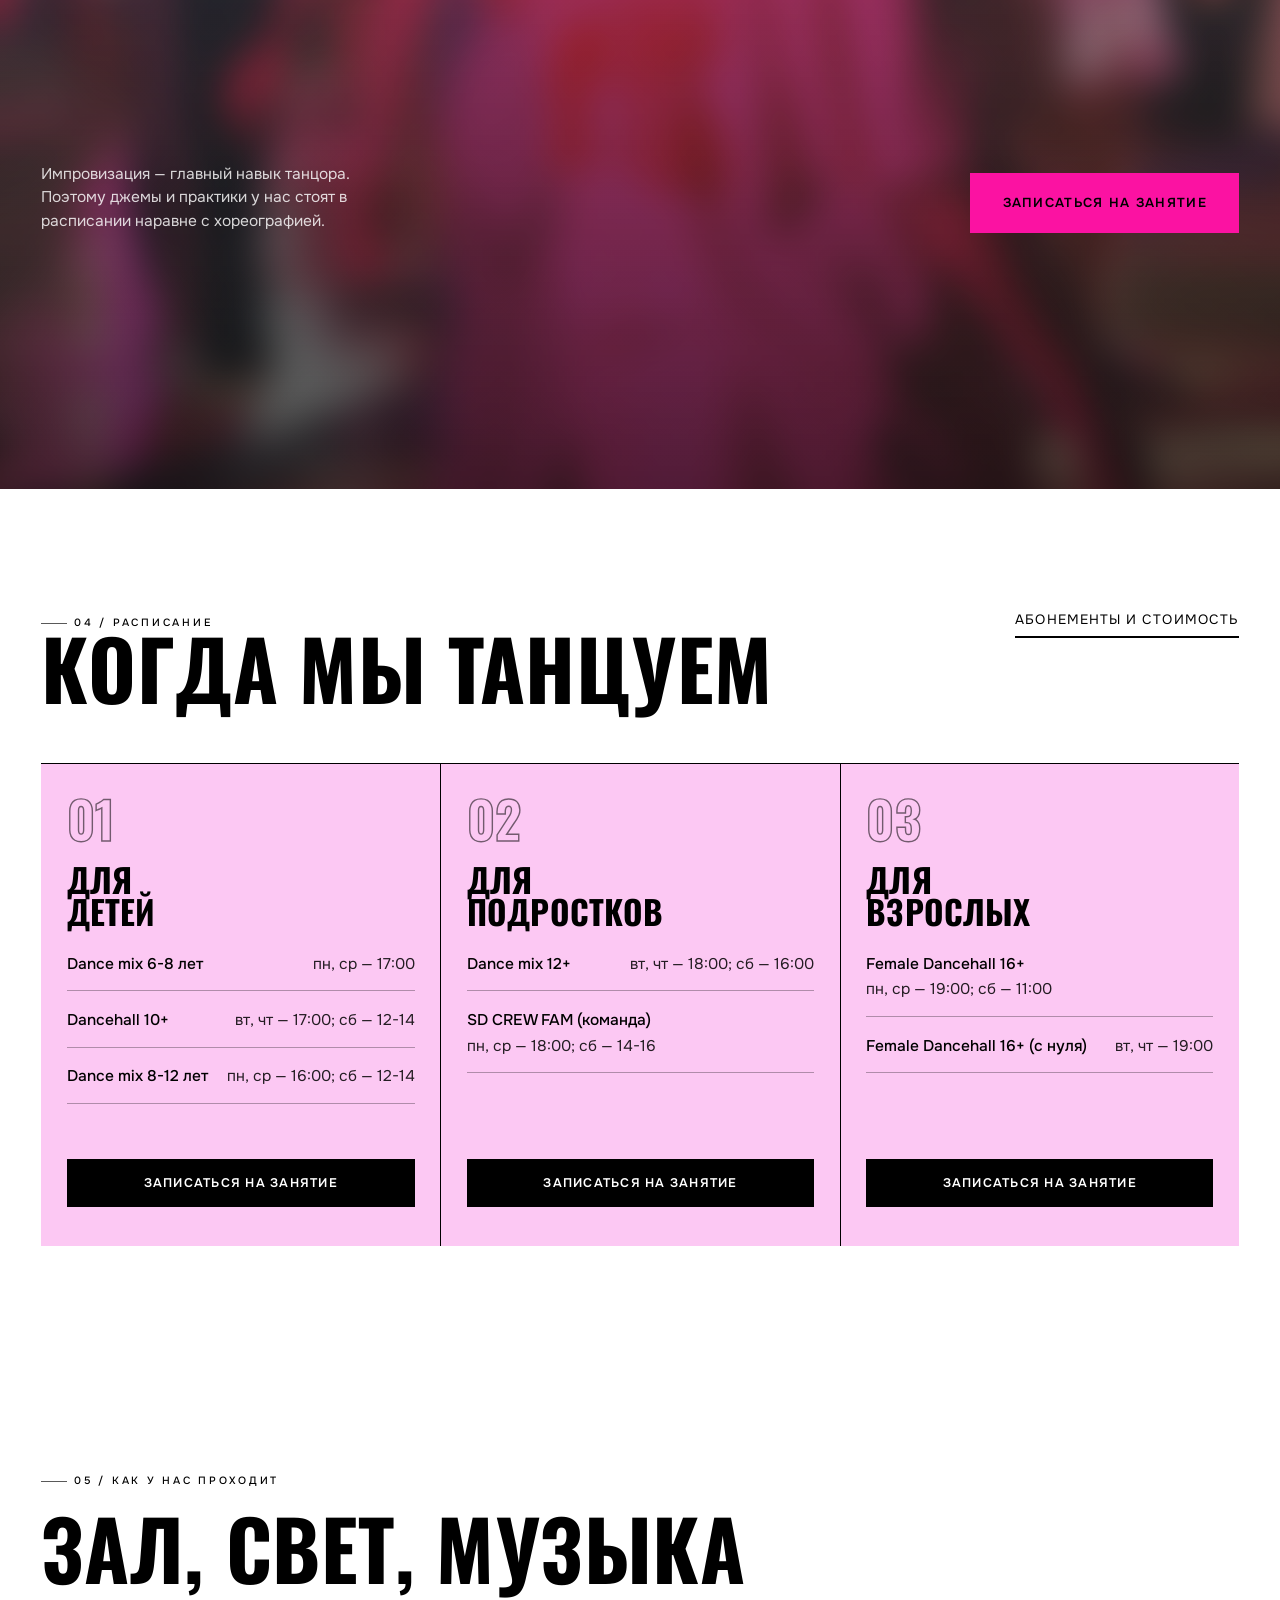
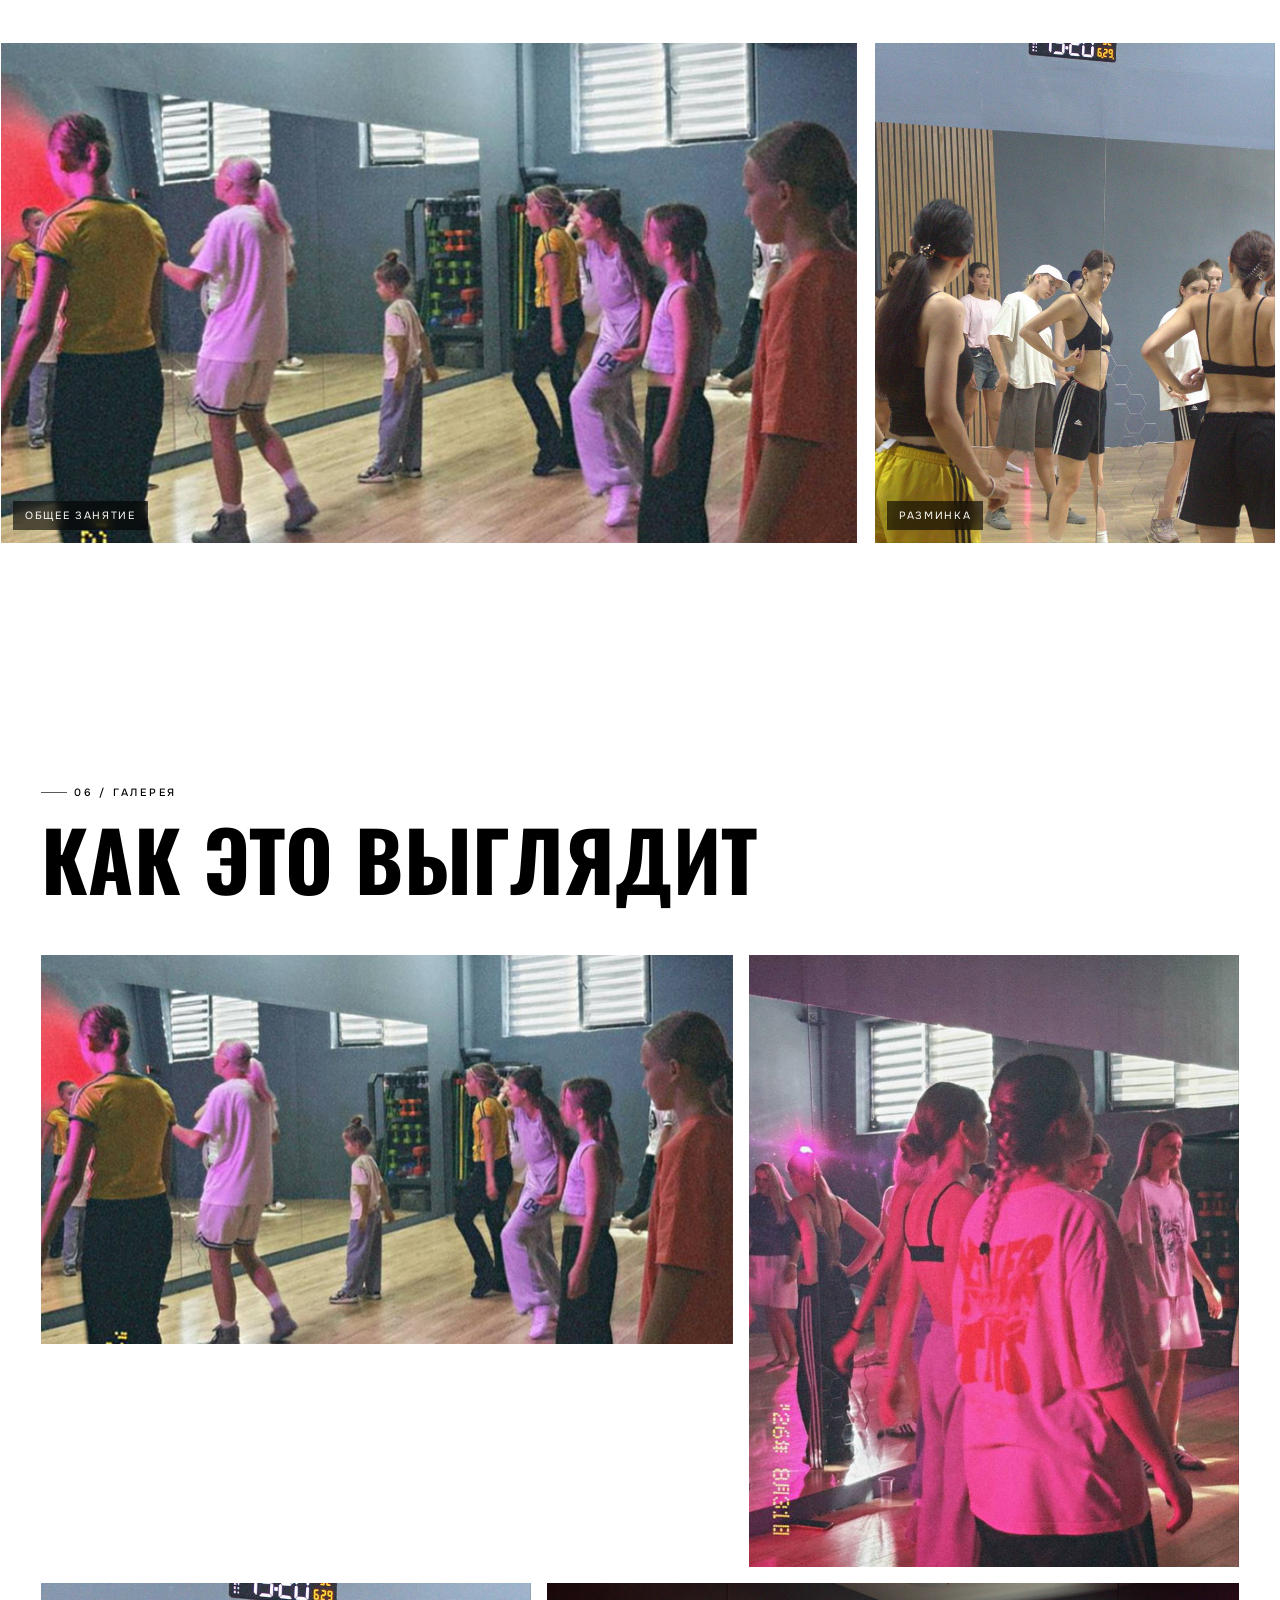
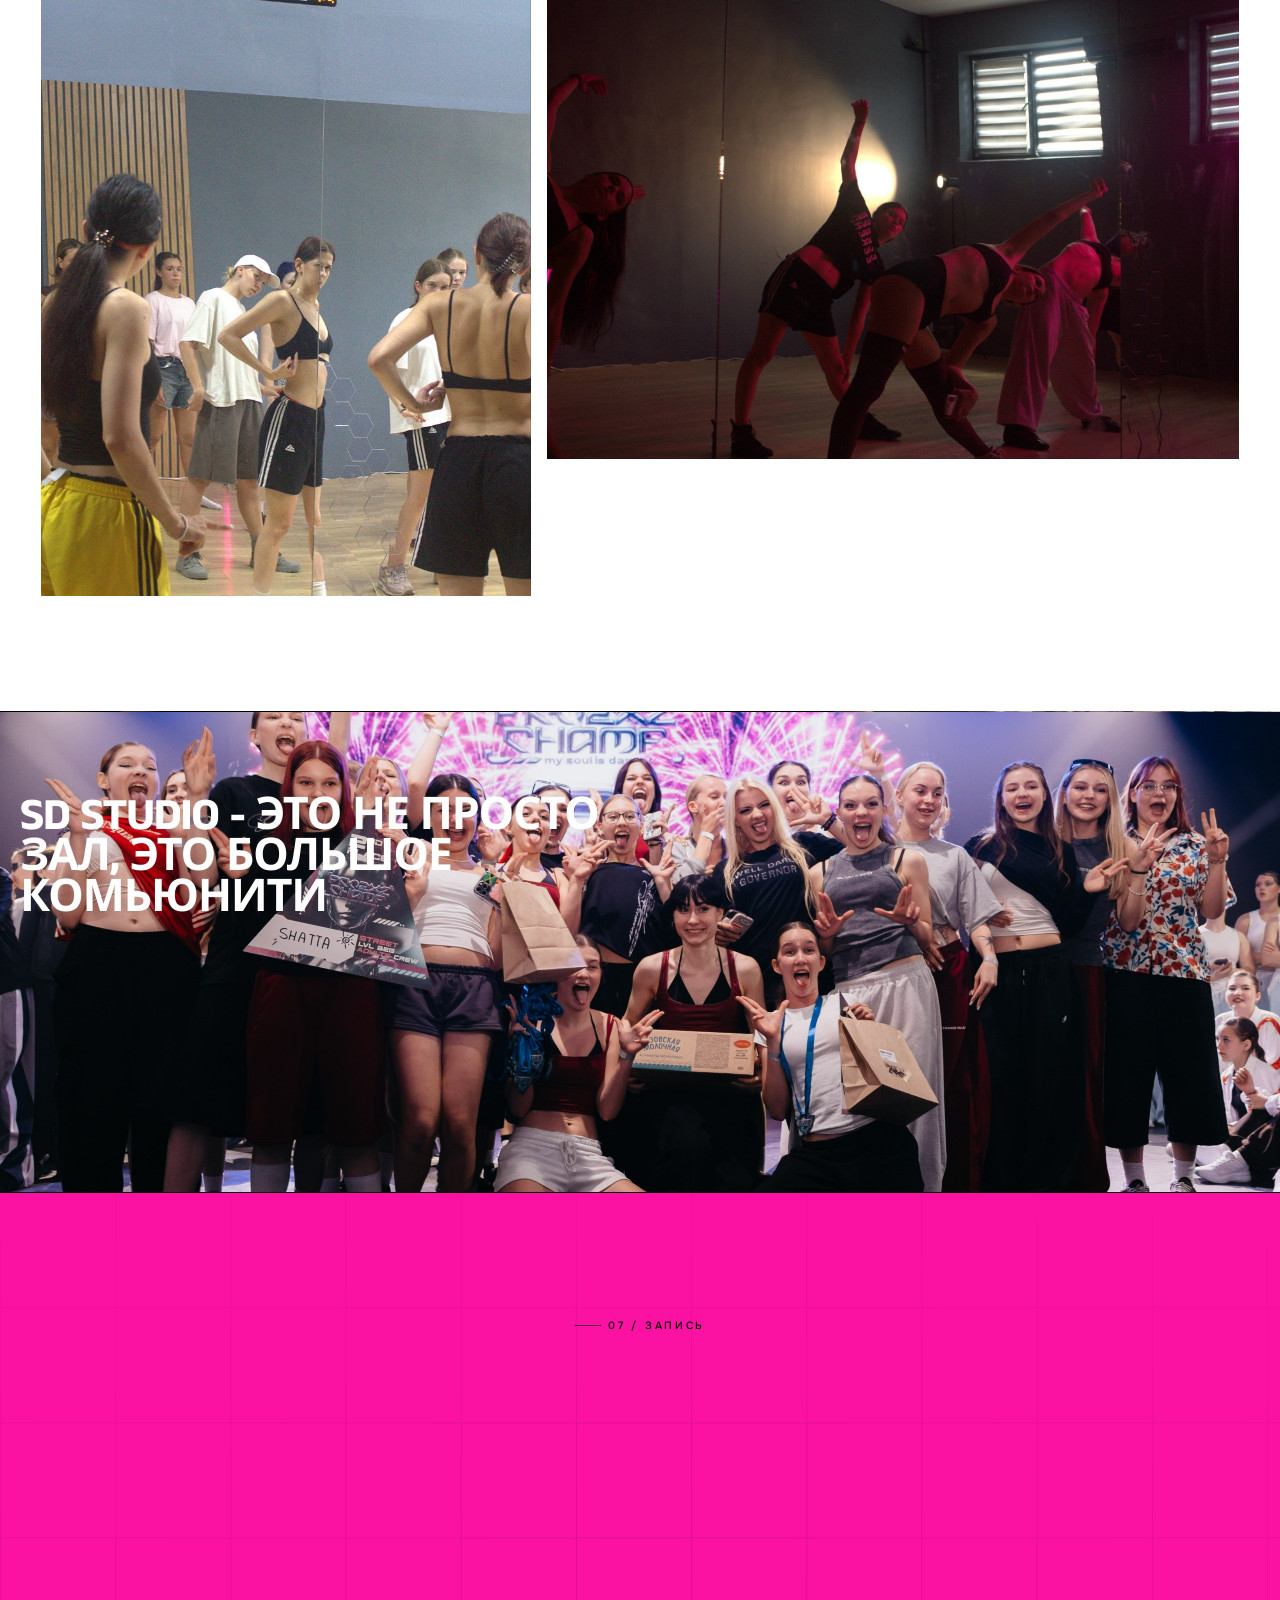
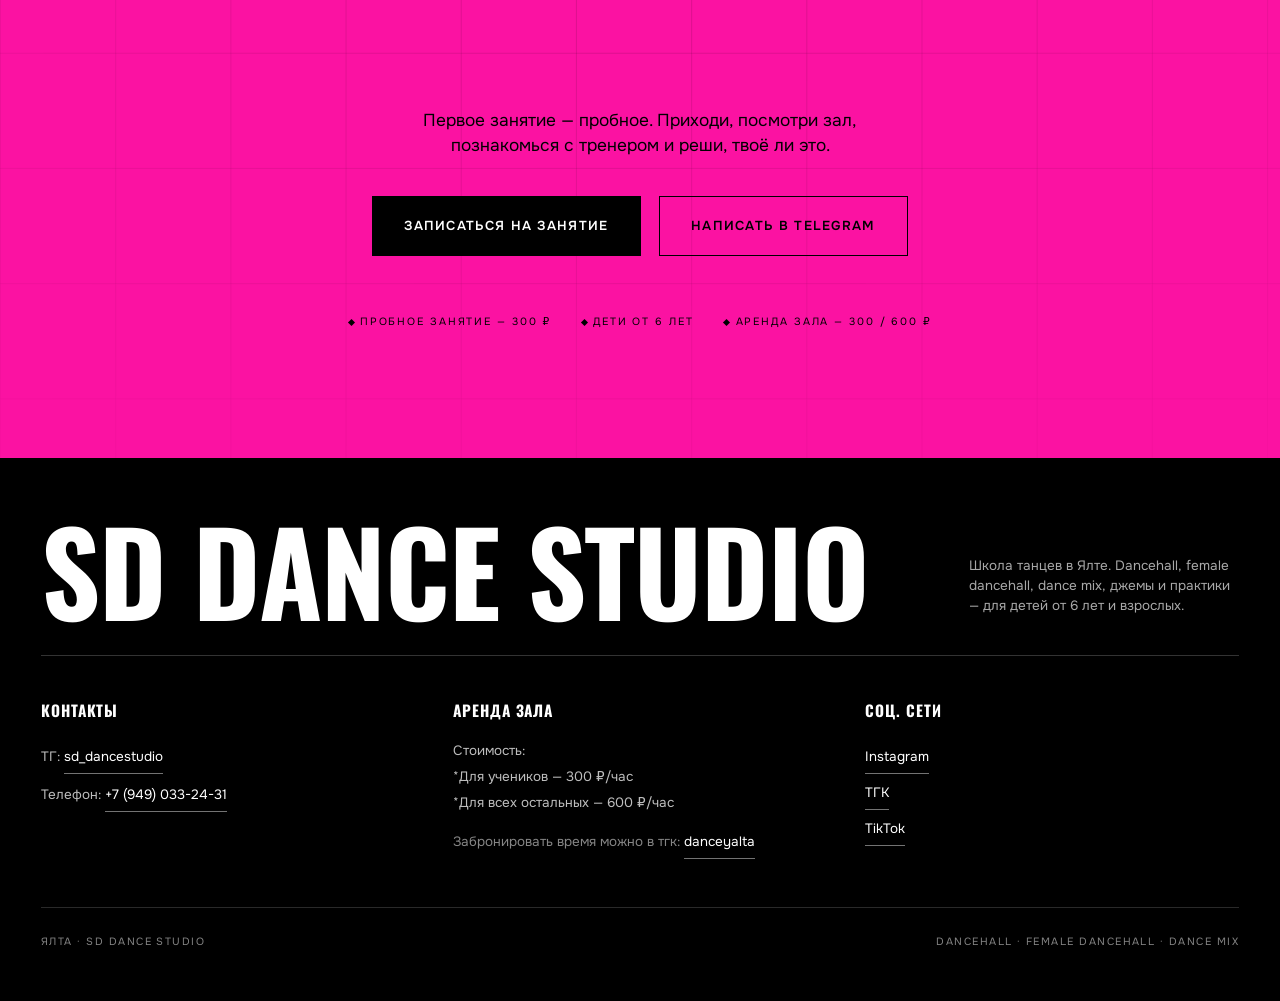
==== commit 7e02ba64: "Замечания владельца: мягкая отправка заявки в Telegram, мобильные цифры, шаринг-превью, лёгкий герой" ====
--- a/index.html
+++ b/index.html
@@ -9,19 +9,52 @@
 <meta name="theme-color" media="(prefers-color-scheme: light)" content="#fcc8f3">
 <meta name="theme-color" media="(prefers-color-scheme: dark)" content="#111111">
 <meta name="color-scheme" content="light dark">
-<link rel="canonical" href="https://sd-dance-studio.ru/">
+<link rel="canonical" href="https://vanyaka229.github.io/sd-site/">
 <meta property="og:type" content="website">
 <meta property="og:site_name" content="SD Dance Studio">
 <meta property="og:title" content="SD Dance Studio — школа танцев в Ялте">
 <meta property="og:description" content="Dancehall, Female Dancehall и Dance Mix в Ялте. Танцуем, импровизируем и выступаем на чемпионатах.">
-<meta property="og:image" content="assets/img/hero-hall.jpg">
+<meta property="og:url" content="https://vanyaka229.github.io/sd-site/">
+<meta property="og:image" content="https://vanyaka229.github.io/sd-site/assets/img/og-preview.jpg">
+<meta property="og:image:type" content="image/jpeg">
+<meta property="og:image:width" content="1200">
+<meta property="og:image:height" content="630">
+<meta property="og:image:alt" content="SD Dance Studio — школа танцев в Ялте, занятие в зале">
 <meta property="og:locale" content="ru_RU">
+<meta name="twitter:card" content="summary_large_image">
+<meta name="twitter:title" content="SD Dance Studio — школа танцев в Ялте">
+<meta name="twitter:description" content="Dancehall, Female Dancehall и Dance Mix в Ялте. Пробное занятие — 300 ₽.">
+<meta name="twitter:image" content="https://vanyaka229.github.io/sd-site/assets/img/og-preview.jpg">
 <link rel="icon" href="assets/favicon.svg" type="image/svg+xml">
 <link rel="preload" href="assets/fonts/oswald-cyrillic-700.woff2" as="font" type="font/woff2" crossorigin>
 <link rel="preload" href="assets/fonts/onest-cyrillic-400.woff2" as="font" type="font/woff2" crossorigin>
 <link rel="stylesheet" href="css/fonts.css">
 <link rel="stylesheet" href="css/style.css">
 <link rel="stylesheet" href="css/motion.css">
+
+<!-- Микроразметка: поисковики и нейросети понимают, что это школа танцев в Ялте.
+     Все факты взяты с самого сайта (футер и страница цен), ничего не додумано. -->
+<script type="application/ld+json">
+{
+  "@context": "https://schema.org",
+  "@type": "DanceSchool",
+  "@id": "https://vanyaka229.github.io/sd-site/#studio",
+  "name": "SD Dance Studio",
+  "description": "Танцевальная школа в Ялте: dancehall, female dancehall и dance mix для детей от 6 лет и взрослых, джемы и практики.",
+  "url": "https://vanyaka229.github.io/sd-site/",
+  "image": "https://vanyaka229.github.io/sd-site/assets/img/og-preview.jpg",
+  "logo": "https://vanyaka229.github.io/sd-site/assets/img/logo-sd.png",
+  "telephone": "+7 (949) 033-24-31",
+  "address": { "@type": "PostalAddress", "addressLocality": "Ялта" },
+  "areaServed": "Ялта",
+  "sameAs": [
+    "https://t.me/sd_dancestudio",
+    "https://t.me/danceyalta",
+    "https://instagram.com/sd_dancestudio",
+    "https://www.tiktok.com/@sd_dancestudio"
+  ]
+}
+</script>
 </head>
 <body>
 
@@ -75,16 +108,28 @@
     </div>
 
     <div class="hero__inner shell">
-      <!-- Резкий кадр героя. Ширина слота — правая колонка (<= 850 CSS px),
-           это вдвое меньше натуральной ширины кадра 1340/1706 px. -->
+      <!-- Резкий кадр героя. Слоты замерены в Chrome на 20 ширинах (288…820 CSS px),
+           поэтому sizes описывает реальную колонку, а не 100vw: иначе планшет
+           тянул кадр 1706 px вместо 1000–1340 px.
+           WebP отдаётся первым: те же пиксели, но 112 КБ вместо 317 КБ на 1706 px.
+           Все файлы — из исходных экспортов макета (Image-1 / Image-5), без CDN. -->
       <figure class="hero__shot">
         <picture>
+          <source media="(max-width: 700px)" type="image/webp"
+                  srcset="assets/img/hero-studio.webp 750w">
           <source media="(max-width: 700px)"
                   srcset="assets/img/hero-studio.jpg 750w">
+          <source media="(max-width: 940px)" type="image/webp"
+                  sizes="(max-width: 600px) 93vw, min(94vw, 820px)"
+                  srcset="assets/img/hero-hall-1000.webp 1000w, assets/img/hero-hall-1340.webp 1340w, assets/img/hero-hall-1706.webp 1706w">
           <source media="(max-width: 940px)"
-                  srcset="assets/img/hero-hall-1340.jpg 1340w, assets/img/hero-hall.jpg 1706w">
-          <source sizes="(max-width: 1179px) 94vw, (max-width: 1600px) 48vw, 45vw"
-                  srcset="assets/img/hero-hall-1340.jpg 1340w, assets/img/hero-hall.jpg 1706w">
+                  sizes="(max-width: 600px) 93vw, min(94vw, 820px)"
+                  srcset="assets/img/hero-hall-1000.jpg 1000w, assets/img/hero-hall-1340.jpg 1340w, assets/img/hero-hall.jpg 1706w">
+          <source type="image/webp"
+                  sizes="(max-width: 1179px) 820px, min(46vw, 700px)"
+                  srcset="assets/img/hero-hall-1000.webp 1000w, assets/img/hero-hall-1340.webp 1340w, assets/img/hero-hall-1706.webp 1706w">
+          <source sizes="(max-width: 1179px) 820px, min(46vw, 700px)"
+                  srcset="assets/img/hero-hall-1000.jpg 1000w, assets/img/hero-hall-1340.jpg 1340w, assets/img/hero-hall.jpg 1706w">
           <img src="assets/img/hero-hall-1340.jpg" width="1340" height="754" fetchpriority="high" decoding="async"
                alt="Групповое занятие в зале SD Dance Studio: ученицы повторяют связку у зеркал">
         </picture>
@@ -554,7 +599,7 @@
         </label>
         <p class="form-status" role="status" aria-live="polite"></p>
         <button class="btn btn--magenta btn--block" type="submit">Отправить заявку</button>
-        <a class="btn btn--black btn--block booking-form__manual" hidden target="_blank" rel="noopener">Отправить в Telegram вручную</a>
+        <a class="btn btn--black btn--block booking-form__manual" hidden target="_blank" rel="noopener">Отправить заявку в Telegram</a>
         <p class="form-note">Нажимая кнопку, вы соглашаетесь на обработку персональных данных.
           Заявка уйдёт нам в Telegram — ответим и подберём группу.</p>
       </form>
@@ -572,18 +617,6 @@
     </div>
   </div>
 </div>
-
-<script type="application/ld+json">
-{
-  "@context": "https://schema.org",
-  "@type": "DanceSchool",
-  "name": "SD Dance Studio",
-  "description": "Танцевальная школа в Ялте: dancehall, female dancehall, dance mix для детей и взрослых.",
-  "telephone": "+7-949-033-24-31",
-  "address": { "@type": "PostalAddress", "addressLocality": "Ялта", "addressCountry": "RU" },
-  "sameAs": ["https://t.me/sd_dancestudio", "https://instagram.com/sd_dancestudio"]
-}
-</script>
 
 <!-- Просмотр фотографий: клик по кадру в галерее или рейле открывает снимок -->
 <div class="lightbox" id="lightbox" data-open="false" role="dialog" aria-modal="true" aria-label="Просмотр фотографии">
--- a/css/style.css
+++ b/css/style.css
@@ -574,8 +574,6 @@
 
 .is-ready .hero__bg { transform: scale(1); opacity: 1; }
 
-/* Резкий кадр героя. Ширина слота ограничена натуральной шириной кадра:
-   при 2x это максимум 850 CSS px — здесь 670 px, то есть с запасом. */
 /* Резкий кадр героя. Правило: слот не шире своих пикселей / 2.
    Кадр занимает правую колонку целиком — под него уходит и вертикаль заголовка,
    поэтому кадр получается крупным, но не растянутым. */
@@ -591,8 +589,6 @@
   transform: translate3d(0, 24px, 0);
   transition: opacity 0.9s ease, transform 1.1s var(--ease-out);
   transition-delay: 0.22s;
-  /* подпись кадра крепится к самому кадру на всех ширинах */
-  position: relative;
 }
 
 .is-ready .hero__shot { opacity: 1; transform: none; }
@@ -603,8 +599,10 @@
   display: block;
   width: 100%;
   height: auto;
-  /* Кадр не выше 420 px, хотя исходник позволяет больше: герой по высоте
-     ограничен экраном, и вертикальный бюджет отдан типографике. */
+  /* потолок ширины: 700 CSS px — это вдвое меньше натуральной ширины кадра,
+     поэтому на retina кадр остаётся резким даже на экранах 2560 px */
+  max-width: 700px;
+  /* потолок высоты: герой ограничен экраном, вертикаль отдана типографике */
   max-height: 420px;
   aspect-ratio: 3 / 4;
   object-fit: cover;
@@ -746,6 +744,7 @@
   /* в потоке кадр снова горизонтальный — вертикальная обрезка 3:4 не нужна,
      а потолок высоты снимаем: её задаёт формат 16:9 */
   .hero__shot img {
+    max-width: none;
     max-height: none;
     height: 100%;
     aspect-ratio: 16 / 9;
@@ -1030,7 +1029,9 @@
   /* число и подпись не должны пересекаться ни на одной ширине */
   justify-content: flex-start;
   min-width: 0;
-  gap: clamp(4px, 0.6vw, 10px);
+  /* Число выезжает снизу на 14 px (css/motion.css), поэтому зазор держим
+     с запасом: минимум 8 px — иначе на планшете сдвиг съедает воздух. */
+  gap: clamp(8px, 0.7vw, 12px);
   padding: clamp(24px, 3.4vw, 52px) clamp(18px, 2.2vw, 38px) clamp(28px, 3.6vw, 56px);
   border-left: 1px solid rgb(255 255 255 / 18%);
 }
@@ -1306,7 +1307,9 @@
   background: var(--coal);
 }
 
-.rail__item--wide { width: clamp(300px, 82vw, 912px); aspect-ratio: 16 / 9; }
+/* Широкий слот рейла ограничен 856 px: это натуральная ширина самого крупного
+   широкого кадра (groups-hero-class 856x464) — он остаётся резким на retina. */
+.rail__item--wide { width: clamp(300px, 82vw, 856px); aspect-ratio: 16 / 9; }
 
 .rail__item img {
   width: 100%; height: 100%;
@@ -2180,6 +2183,11 @@
 
 .form-note { font-size: var(--fs-micro); line-height: 1.55; opacity: 0.72; }
 
+/* У .btn свой display, и он перебивает браузерное правило для атрибута hidden.
+   Из-за этого кнопка «Отправить заявку в Telegram» с атрибутом hidden была
+   видна всегда — с самого открытия окна записи. */
+.booking-form .btn[hidden] { display: none; }
+
 .form-status {
   min-height: 1.3em;
   font-size: var(--fs-small);
@@ -2188,6 +2196,9 @@
 
 .form-status[data-state='ok'] { color: #06451f; font-weight: 600; }
 .form-status[data-state='error'] { color: #7a0d1e; font-weight: 600; }
+/* «Готова, отправьте одним нажатием» — не ошибка, а следующий шаг: тёплая
+   маджента вместо красного, чтобы человек не пугался. */
+.form-status[data-state='ready'] { color: var(--magenta-deep); font-weight: 600; }
 .form-status[data-state='pending'] { opacity: 0.68; }
 
 /* --- 27. Липкая кнопка и «наверх» ------------------------------------------ */
@@ -2339,7 +2350,11 @@
   .row-item__num { font-size: clamp(44px, 16vw, 76px); }
 
   .facts__grid { grid-template-columns: 1fr; }
-  .fact { border-left: 0; border-top: 1px solid rgb(255 255 255 / 18%); }
+  /* На телефоне кегль цифр минимальный (46 px), поэтому выезд на 14 px
+     (css/motion.css: .fact__num, снимается классом .fact.is-in) съедал весь
+     зазор: числа 2026 / 6+ / 300 ложились на подпись (замер −10 px при 375 и
+     390). Даём 18 px — движение сохраняется, пересечения нет ни в один момент. */
+  .fact { gap: 18px; border-left: 0; border-top: 1px solid rgb(255 255 255 / 18%); }
   .fact:first-child { border-top: 0; }
 
   .price-grid { grid-template-columns: 1fr; }
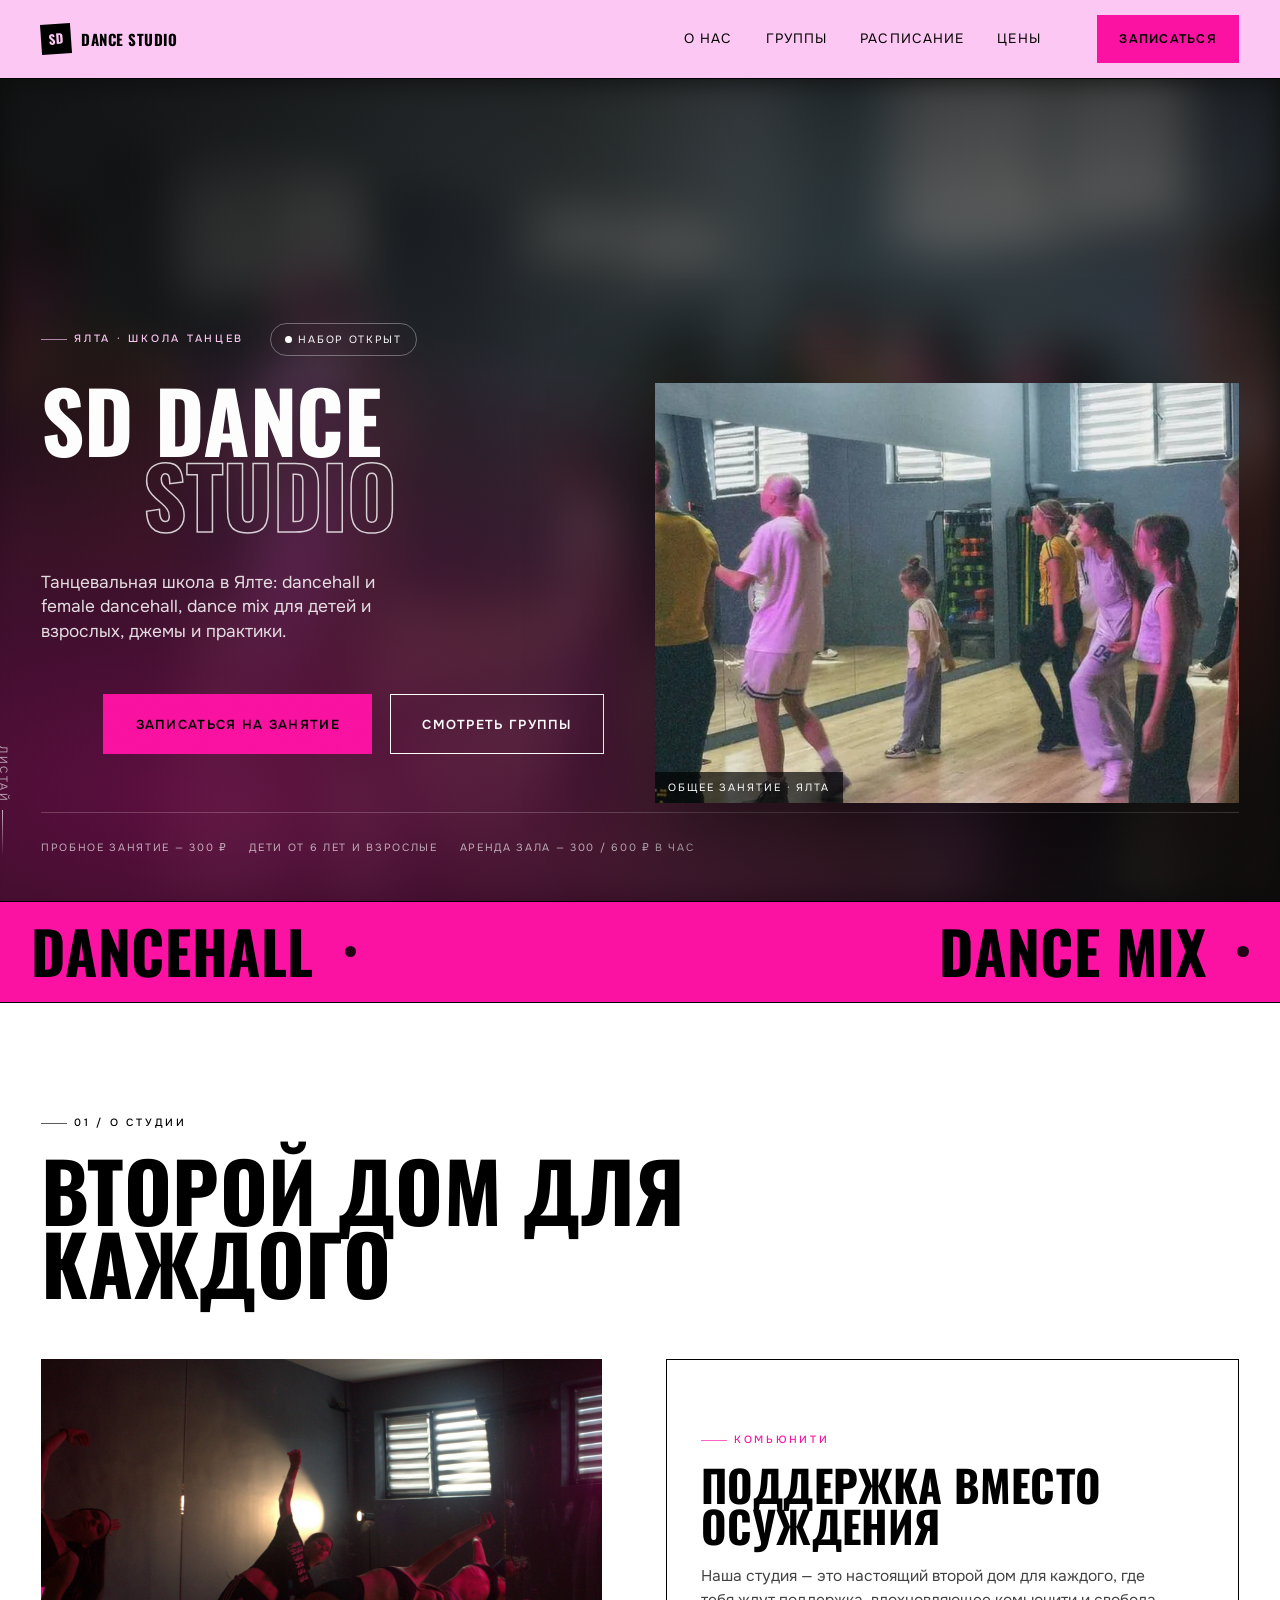
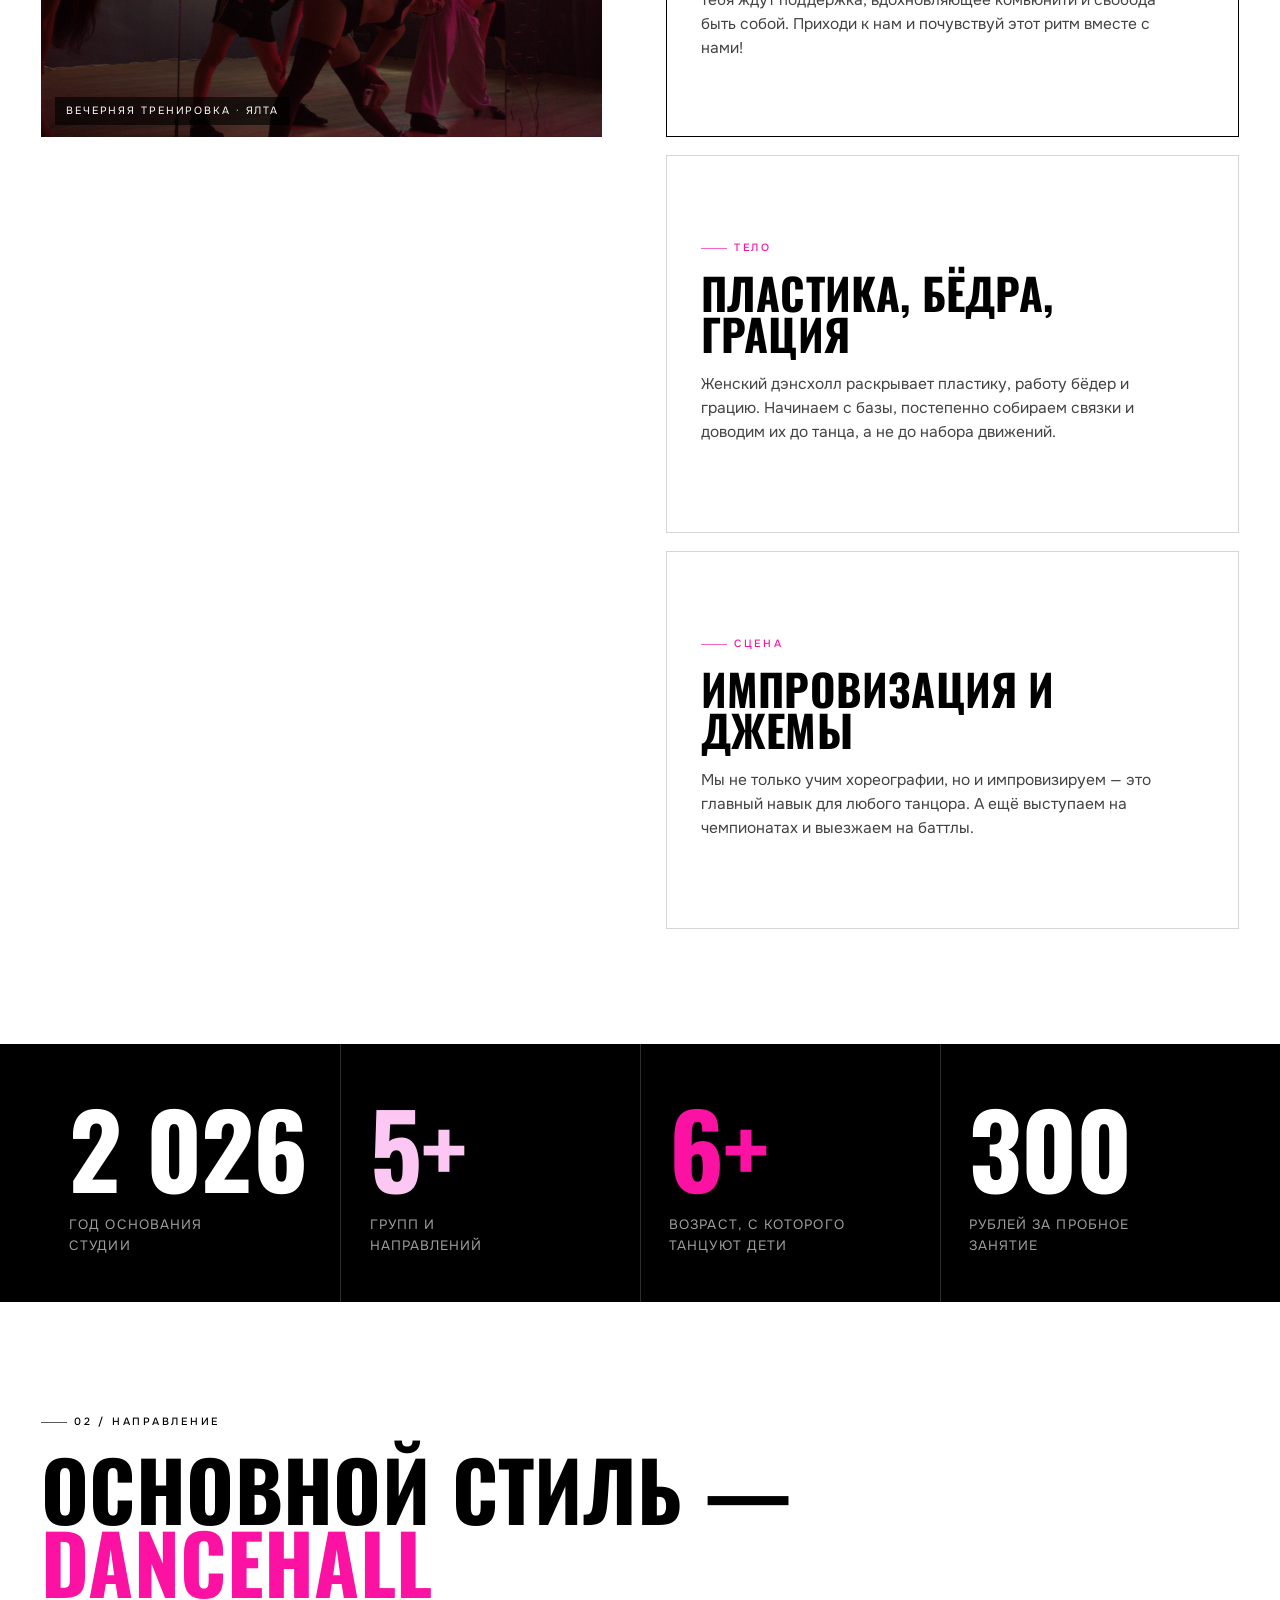
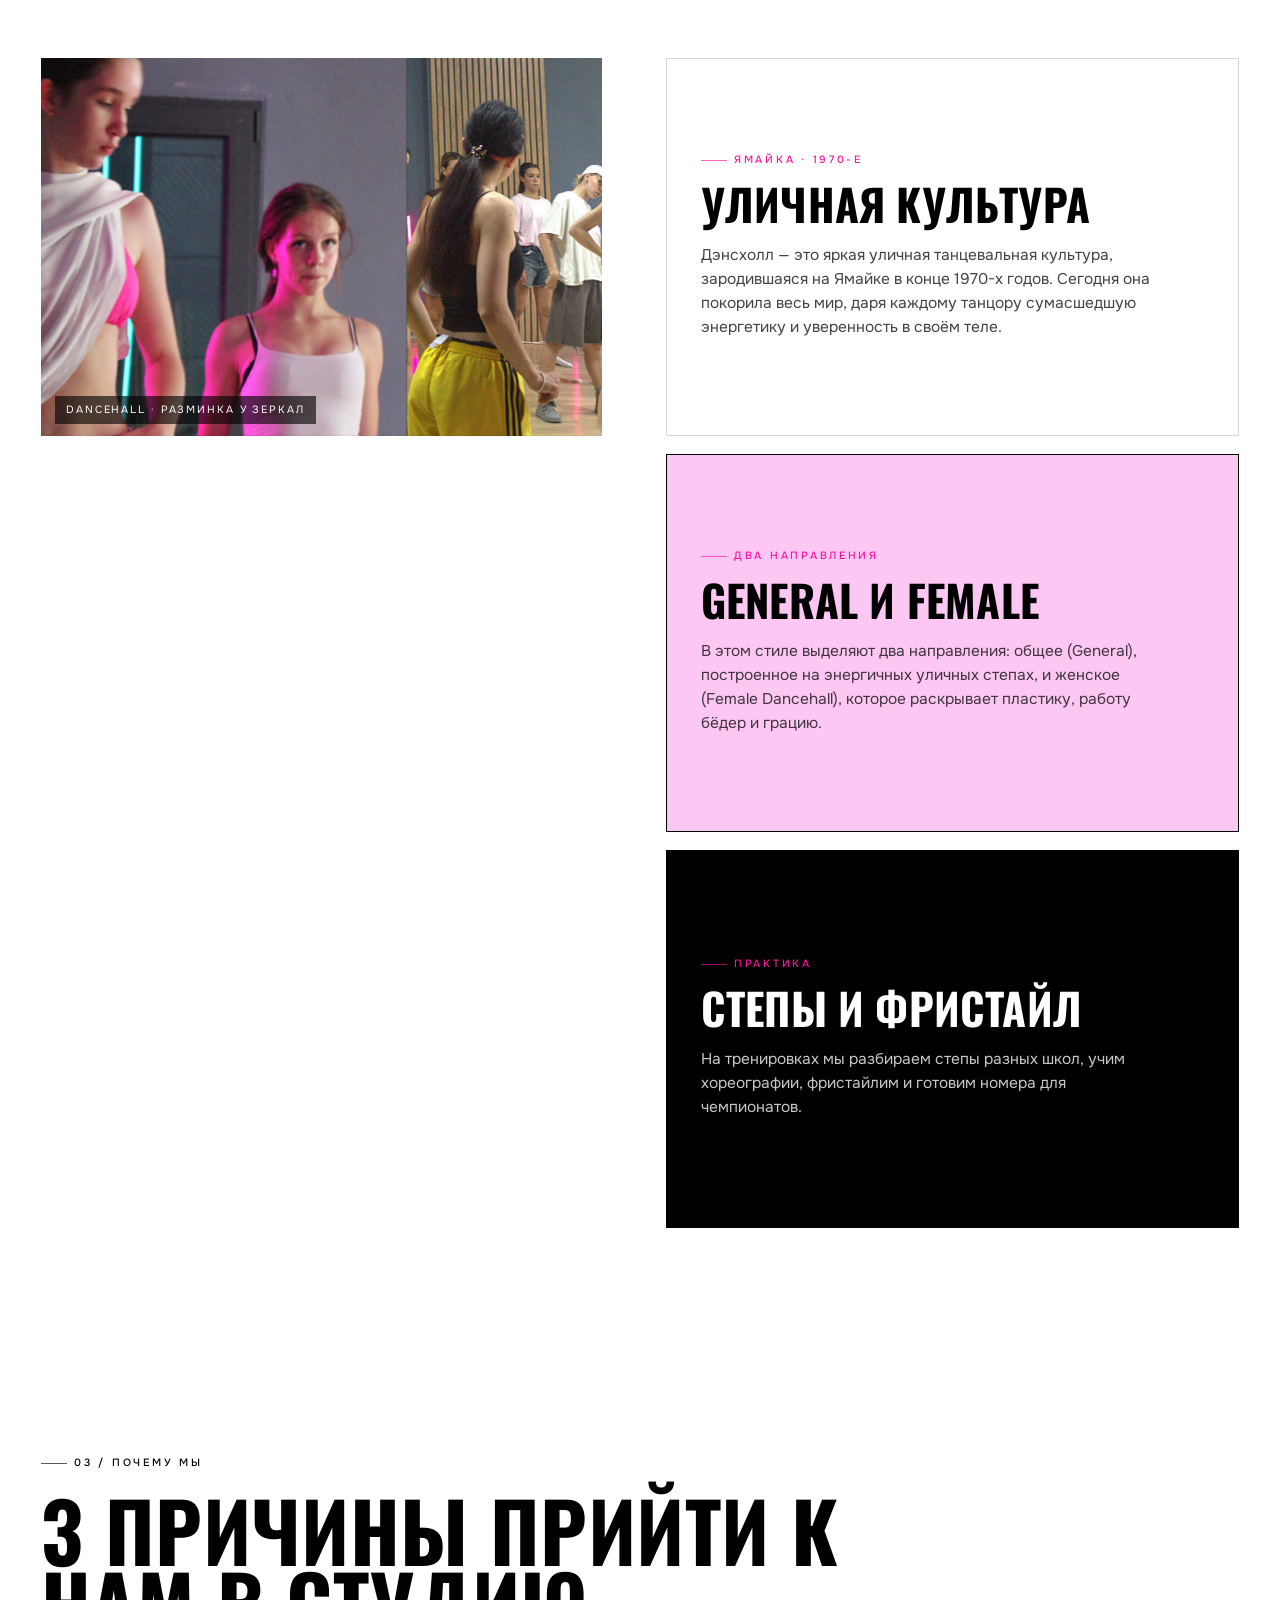
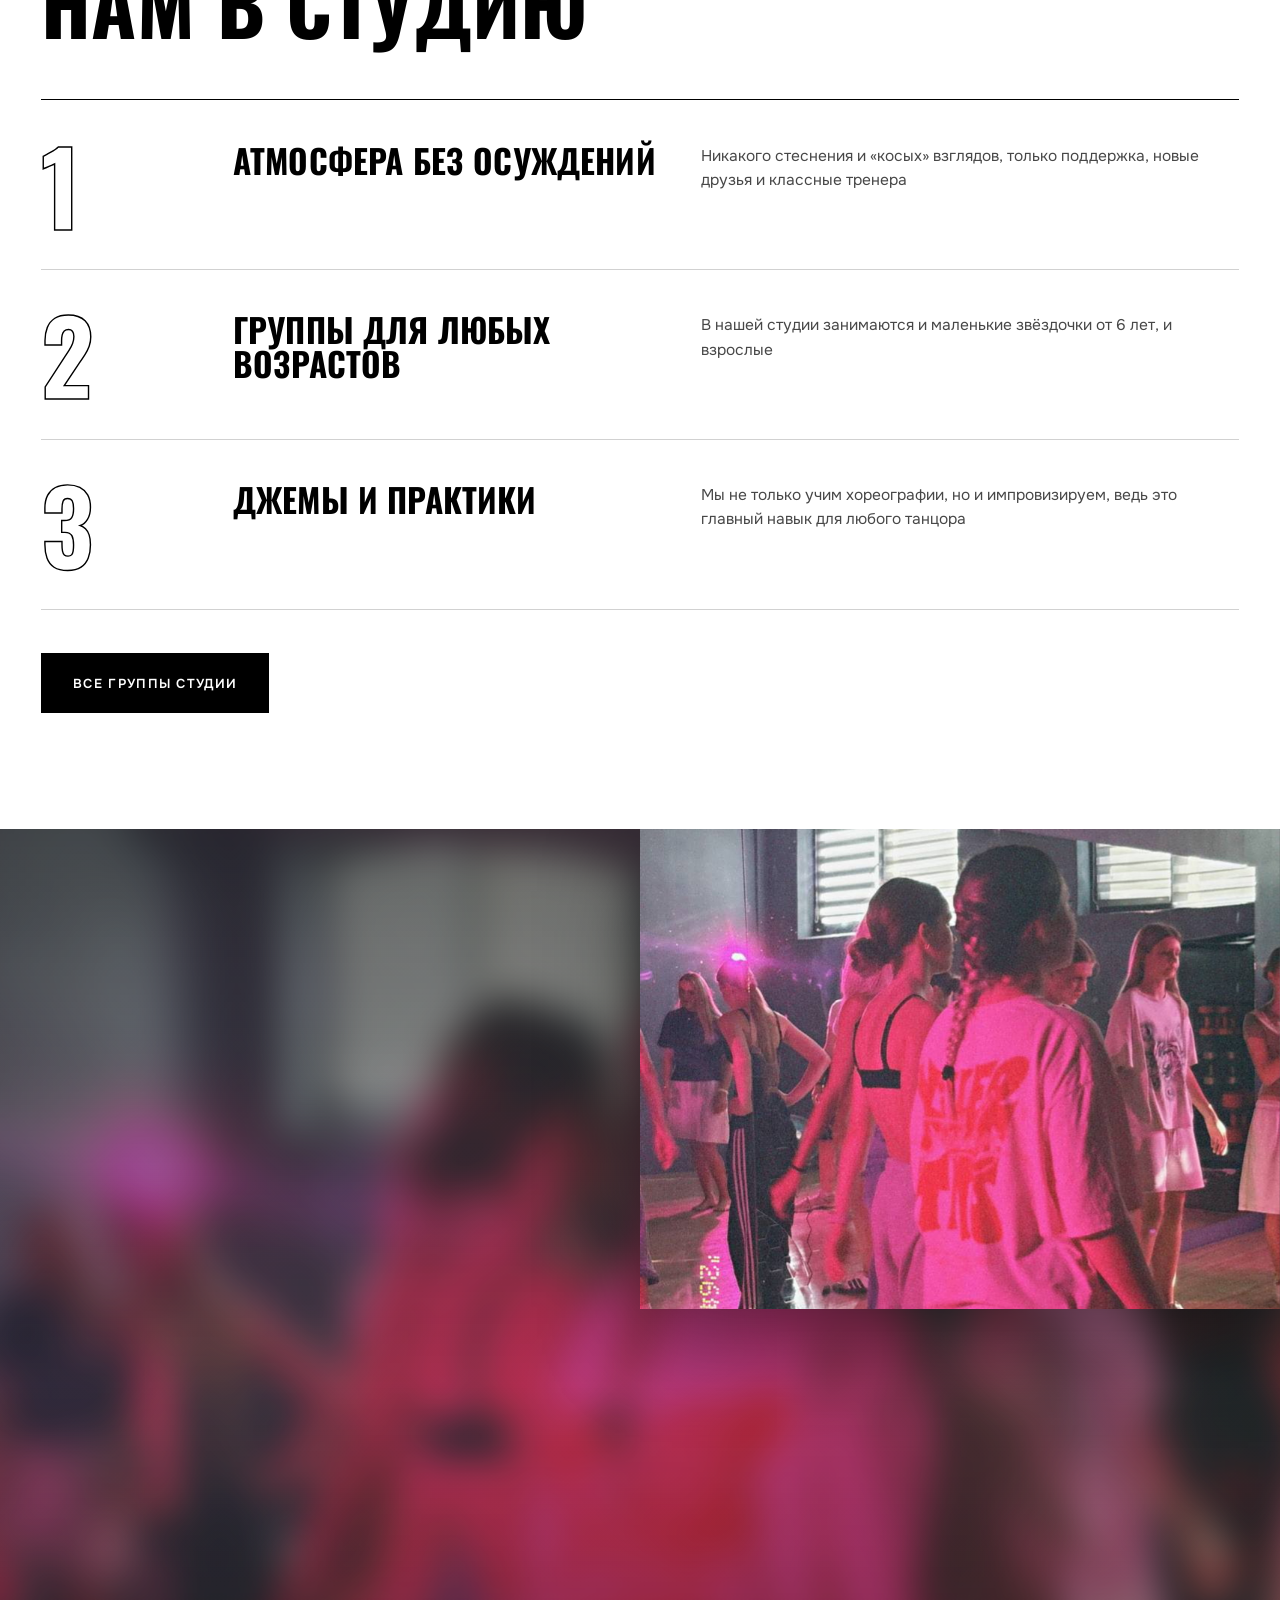
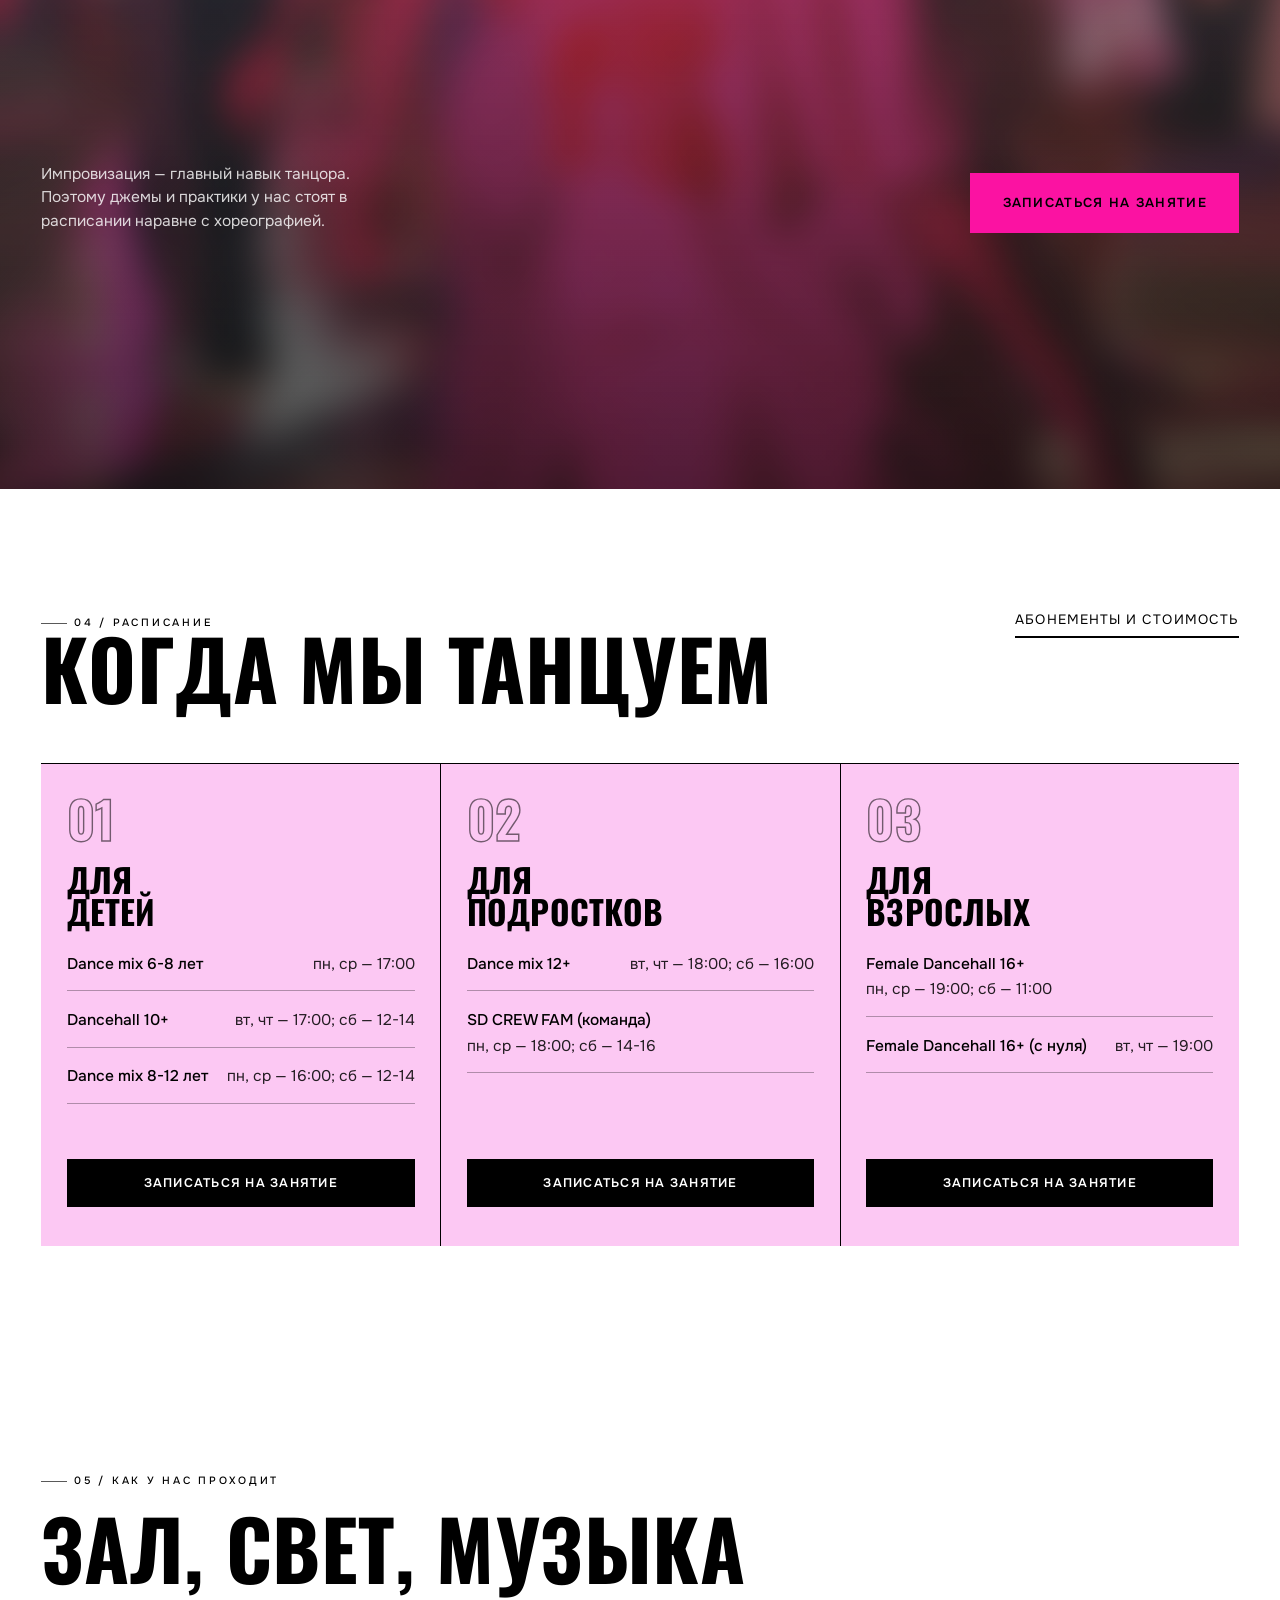
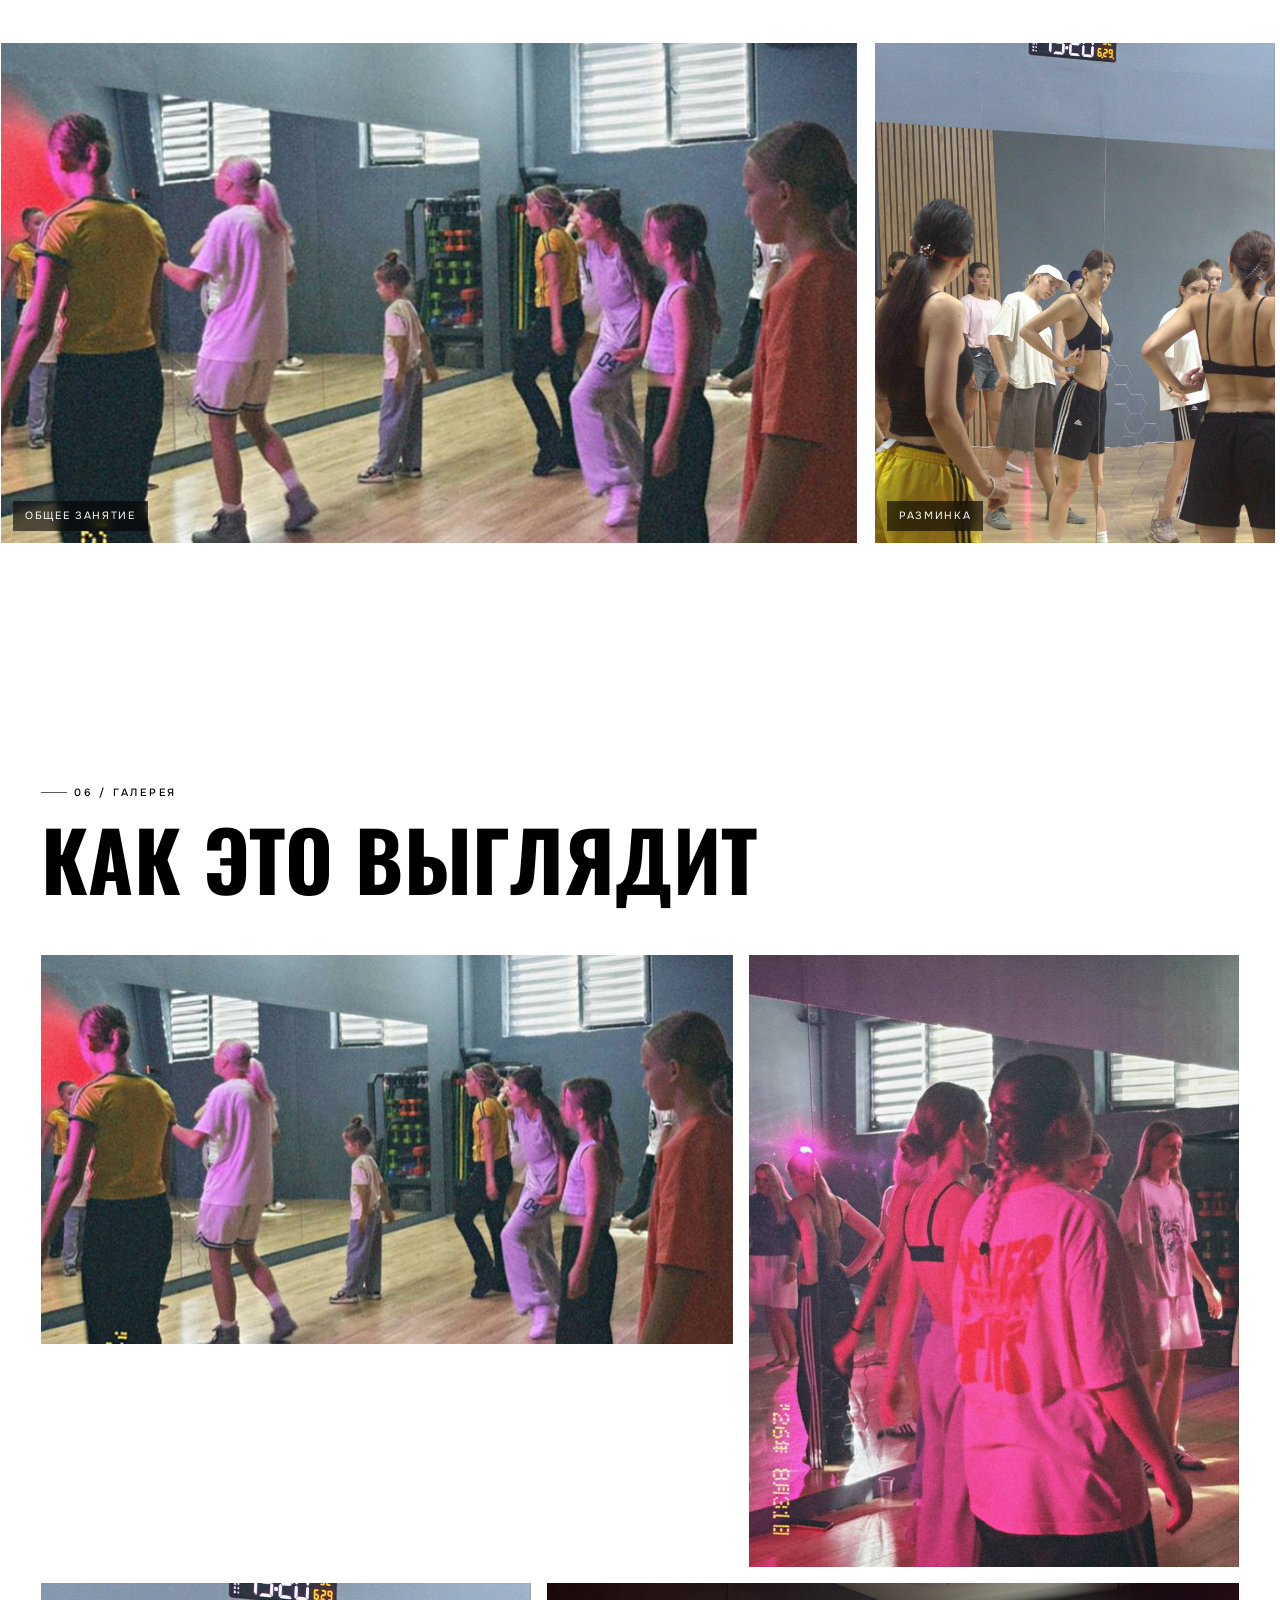
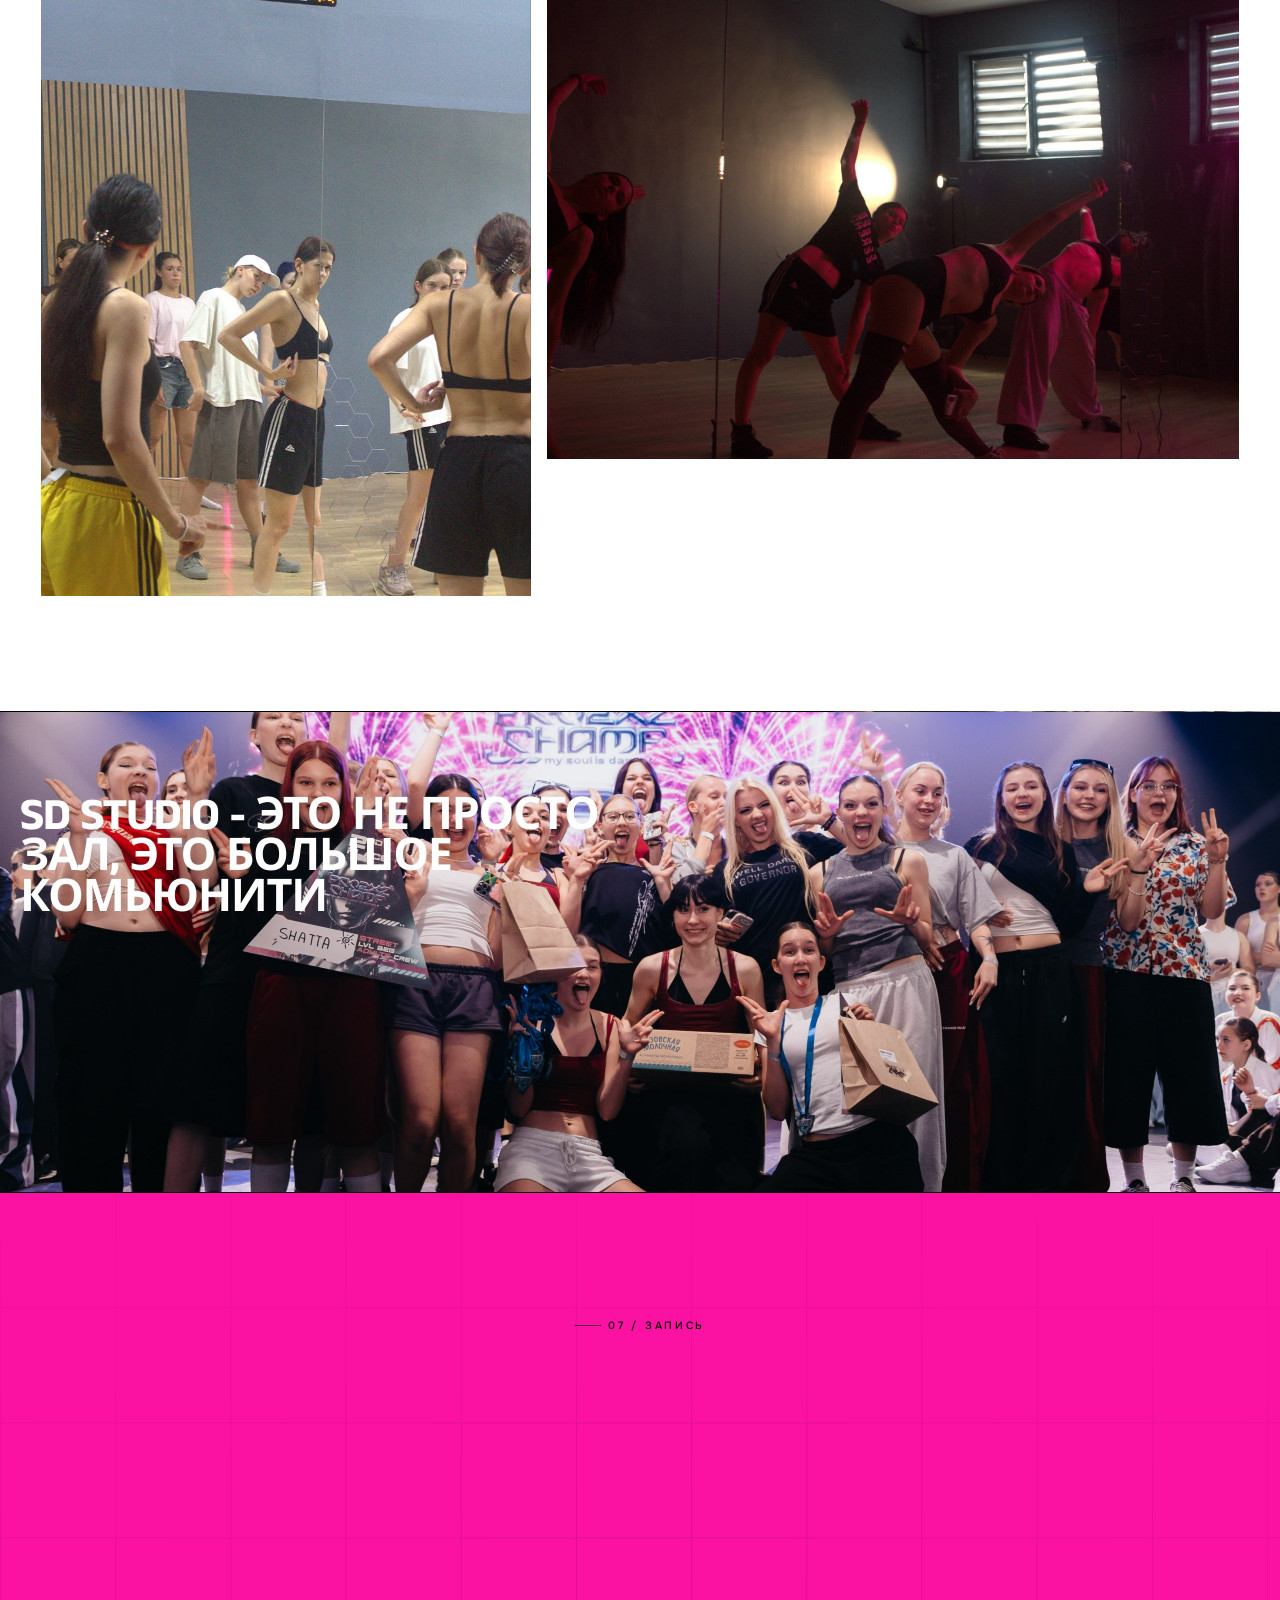
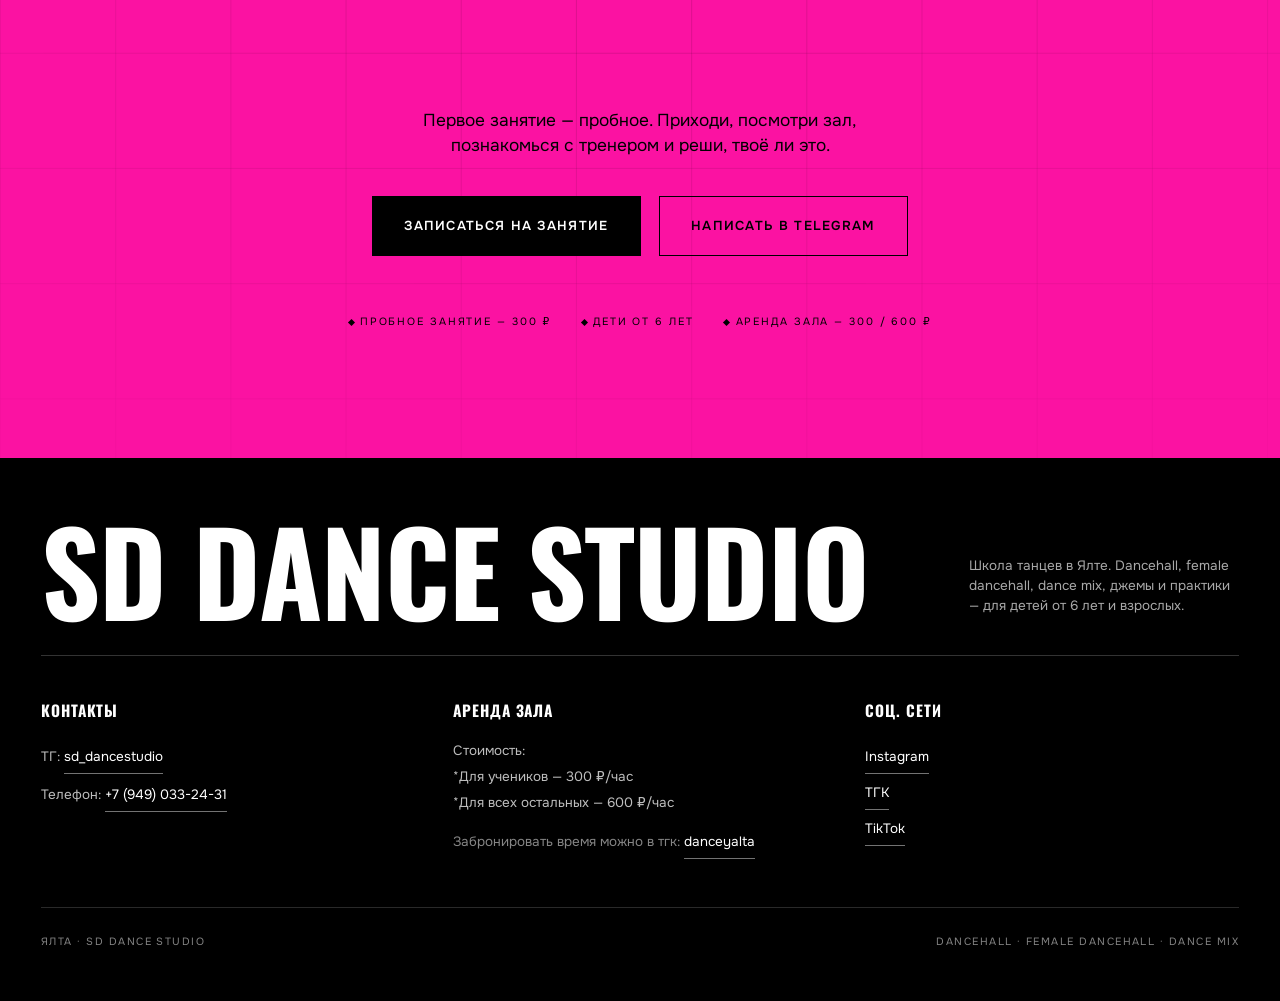
==== commit 0f6a5096: "Планшет: фото тренеров и групп больше не смещаются; ник Instagram dantexs_dance" ====
--- a/index.html
+++ b/index.html
@@ -9,13 +9,13 @@
 <meta name="theme-color" media="(prefers-color-scheme: light)" content="#fcc8f3">
 <meta name="theme-color" media="(prefers-color-scheme: dark)" content="#111111">
 <meta name="color-scheme" content="light dark">
-<link rel="canonical" href="https://vanyaka229.github.io/sd-site/">
+<link rel="canonical" href="https://sd-dance-st.ru/">
 <meta property="og:type" content="website">
 <meta property="og:site_name" content="SD Dance Studio">
 <meta property="og:title" content="SD Dance Studio — школа танцев в Ялте">
 <meta property="og:description" content="Dancehall, Female Dancehall и Dance Mix в Ялте. Танцуем, импровизируем и выступаем на чемпионатах.">
-<meta property="og:url" content="https://vanyaka229.github.io/sd-site/">
-<meta property="og:image" content="https://vanyaka229.github.io/sd-site/assets/img/og-preview.jpg">
+<meta property="og:url" content="https://sd-dance-st.ru/">
+<meta property="og:image" content="https://sd-dance-st.ru/og-preview.jpg">
 <meta property="og:image:type" content="image/jpeg">
 <meta property="og:image:width" content="1200">
 <meta property="og:image:height" content="630">
@@ -24,13 +24,13 @@
 <meta name="twitter:card" content="summary_large_image">
 <meta name="twitter:title" content="SD Dance Studio — школа танцев в Ялте">
 <meta name="twitter:description" content="Dancehall, Female Dancehall и Dance Mix в Ялте. Пробное занятие — 300 ₽.">
-<meta name="twitter:image" content="https://vanyaka229.github.io/sd-site/assets/img/og-preview.jpg">
+<meta name="twitter:image" content="https://sd-dance-st.ru/og-preview.jpg">
 <link rel="icon" href="assets/favicon.svg" type="image/svg+xml">
 <link rel="preload" href="assets/fonts/oswald-cyrillic-700.woff2" as="font" type="font/woff2" crossorigin>
 <link rel="preload" href="assets/fonts/onest-cyrillic-400.woff2" as="font" type="font/woff2" crossorigin>
-<link rel="stylesheet" href="css/fonts.css">
-<link rel="stylesheet" href="css/style.css">
-<link rel="stylesheet" href="css/motion.css">
+<link rel="stylesheet" href="css/fonts.css?v=20261115-1">
+<link rel="stylesheet" href="css/style.css?v=20261115-1">
+<link rel="stylesheet" href="css/motion.css?v=20261115-1">
 
 <!-- Микроразметка: поисковики и нейросети понимают, что это школа танцев в Ялте.
      Все факты взяты с самого сайта (футер и страница цен), ничего не додумано. -->
@@ -38,12 +38,12 @@
 {
   "@context": "https://schema.org",
   "@type": "DanceSchool",
-  "@id": "https://vanyaka229.github.io/sd-site/#studio",
+  "@id": "https://sd-dance-st.ru/#studio",
   "name": "SD Dance Studio",
   "description": "Танцевальная школа в Ялте: dancehall, female dancehall и dance mix для детей от 6 лет и взрослых, джемы и практики.",
-  "url": "https://vanyaka229.github.io/sd-site/",
-  "image": "https://vanyaka229.github.io/sd-site/assets/img/og-preview.jpg",
-  "logo": "https://vanyaka229.github.io/sd-site/assets/img/logo-sd.png",
+  "url": "https://sd-dance-st.ru/",
+  "image": "https://sd-dance-st.ru/og-preview.jpg",
+  "logo": "https://sd-dance-st.ru/assets/img/logo-sd.png",
   "telephone": "+7 (949) 033-24-31",
   "address": { "@type": "PostalAddress", "addressLocality": "Ялта" },
   "areaServed": "Ялта",
@@ -495,6 +495,36 @@
       </div>
     </div>
   </section>
+
+  <!-- ================= Сцена 08. Вертикальный ролик (ВЫКЛЮЧЕНО) ==============
+       Блок готов и ждёт файл монтажа. Чтобы включить:
+         1) положите ролик в assets/video/sd-studio-reel.mp4 (вертикальный, 9:16);
+         2) снимите эти строки комментария — больше ничего не нужно: видео грузится
+            лениво (preload="none"), а постер assets/img/reel-poster.jpg уже готов.
+       Заменить постер настоящим кадром из ролика:
+         ffmpeg -ss 00:00:02 -i ролик.mp4 -frames:v 1 -vf scale=1080:-2 assets/img/reel-poster.jpg
+  <section class="sec band reel" id="reel">
+    <div class="shell">
+      <div class="sec-head">
+        <span class="micro rv">08 / Ролик</span>
+        <h2 class="sec-head__title display rv">Одна минута <span class="accent">в студии</span></h2>
+      </div>
+      <figure class="reel__figure">
+        <div class="reel__frame">
+          <video class="reel__video" controls playsinline preload="none"
+                 width="1080" height="1920"
+                 poster="assets/img/reel-poster.jpg"
+                 aria-label="Вертикальный промо-ролик студии">
+            <source src="assets/video/sd-studio-reel.mp4" type="video/mp4">
+            Ваш браузер не показывает видео —
+            <a class="reel__link" href="assets/video/sd-studio-reel.mp4">скачать файл</a>.
+          </video>
+        </div>
+        <figcaption class="reel__cap">Вертикальный ролик 9:16 — для телефона и сторис</figcaption>
+      </figure>
+    </div>
+  </section>
+  -->
 
   <!-- Отзывы: раздел готов, но включаем только с реальными отзывами.
        Пришлите 3 отзыва (текст + имя) — раскомментируйте блок и впишите их.
@@ -640,7 +670,7 @@
        stroke-linejoin="round" aria-hidden="true"><path d="M12 19V5"/><path d="m5 12 7-7 7 7"/></svg>
 </button>
 
-<script src="js/main.js"></script>
-<script src="js/motion.js"></script>
+<script src="js/main.js?v=20261115-1"></script>
+<script src="js/motion.js?v=20261115-1"></script>
 </body>
 </html>
--- a/css/style.css
+++ b/css/style.css
@@ -1142,23 +1142,6 @@
   background: linear-gradient(180deg, rgb(11 11 11 / 52%) 0%, rgb(11 11 11 / 12%) 45%, rgb(11 11 11 / 72%) 100%);
 }
 
-/* Резкий кадр полосы: своя колонка, ширина не выше натуральной (854 px) */
-.photoband__shot {
-  position: relative;
-  z-index: 2;
-  width: min(100%, 854px);
-  aspect-ratio: 4 / 5;
-  margin: 0;
-  overflow: hidden;
-  box-shadow: 0 30px 90px rgb(0 0 0 / 45%);
-}
-
-.photoband__shot img {
-  width: 100%; height: 100%;
-  object-fit: cover;
-  object-position: 50% 40%;
-}
-
 /* Полоса: во всю ширину идёт размытая версия кадра, поверх неё — резкий кадр
    в своём натуральном размере. Слева типографика, внизу подпись. */
 .photoband__inner {
@@ -1185,8 +1168,14 @@
   box-shadow: 0 30px 90px rgb(0 0 0 / 45%);
 }
 
+/* Параллакс (data-parallax="0.16") сдвигает кадр до ±16 px. Чтобы сдвиг не
+   открывал полосу фона у края, кадр чуть выше и шире своего слота: 4% запаса
+   сверху и снизу хватает на весь ход. */
 .photoband__shot img {
-  width: 100%; height: 100%;
+  position: relative;
+  top: -4%;
+  width: 100%;
+  height: 108%;
   object-fit: cover;
   object-position: 50% 40%;
 }
@@ -1717,25 +1706,30 @@
   background:
     radial-gradient(120% 90% at 30% 78%, rgb(251 18 162 / 46%) 0%, transparent 60%),
     linear-gradient(180deg, #161616 0%, #0a0a0a 100%);
-  min-height: clamp(320px, 52vw, 660px);
-}
-
+  /* Пропорция вместо пиксельного min-height: на десктопе высоту всё равно
+     задаёт строка сетки (панель тянется по тексту), на планшете и телефоне
+     высоту считает aspect-ratio — поэтому на промежуточных ширинах панель
+     не «прыгает» и не режет фигуру. */
+  aspect-ratio: 4 / 5;
+  min-height: 0;
+}
+
+/* Фигура тренера — вырезка на прозрачном фоне, поэтому её место в потоке,
+   а не position:absolute (раньше параллакс из js/motion.js писал inline
+   transform и затирал translateX(-50%) — фигуру сдвигало на пол-ширины
+   и срезало краем панели). Теперь картинка просто заполняет контейнер:
+   object-fit: contain сохраняет всю фигуру (cover срезал бы руки и ноги),
+   object-position прижимает её к «полу» панели. */
 .gpanel__media img {
-  position: absolute;
-  left: 50%; bottom: 0;
-  width: auto;
-  max-width: 86%;
-  height: auto;
-  /* фигура всегда помещается в панель: раньше при узкой колонке
-     вырезку срезало краем и она «пропадала» */
-  max-height: 96%;
-  transform: translateX(-50%);
+  display: block;
+  width: 100%;
+  height: 100%;
   object-fit: contain;
-  object-position: bottom center;
-  will-change: transform;
-}
-
-.gpanel--alt .gpanel__media img { max-width: 78%; }
+  object-position: 50% 100%;
+}
+
+/* Две фигуры в кадре занимают его плотнее — даём им небольшие поля */
+.gpanel--alt .gpanel__media img { padding-inline: 6%; }
 
 /* Розовая звезда-наклейка убрана по замечанию владельца:
    правило оставлено пустым, чтобы не терять историю правки. */
@@ -1786,6 +1780,10 @@
   position: relative;
   overflow: hidden;
   background: #0e0e0e;
+  /* Появление блока отдано кадру (.community img в css/motion.css). Сдвиг самой
+     секции на 22 px (базовый --rv-y) визуально наезжал на следующую — на
+     планшете это читалось как «верх секции поверх предыдущей». */
+  --rv-y: 0px;
 }
 
 .community img {
@@ -2313,7 +2311,10 @@
     padding-block: clamp(24px, 4vw, 44px) clamp(20px, 3vw, 36px);
   }
 
-  .gpanel__media { min-height: clamp(300px, 62vw, 520px); }
+  /* Панель тренера в одну колонку: широкий кинематографичный кадр вместо
+     высокой плиты — фигура остаётся целиком, панель не растягивается на
+     пол-экрана по высоте. */
+  .gpanel__media { aspect-ratio: 16 / 9; min-height: 0; }
 
   .offer__inner { grid-template-columns: 1fr; }
 
@@ -2364,6 +2365,9 @@
 
   .mobile-cta { display: block; }
 
+  /* На телефоне 16:9 для панели тренера слишком низкий — фигура мельчает */
+  .gpanel__media { aspect-ratio: 4 / 3; }
+
   .rail { padding-inline: var(--gutter); }
 
   .sec-head__title { max-width: none; }
@@ -2383,3 +2387,30 @@
 @media (min-width: 2400px) {
   :root { --shell: 1760px; }
 }
+
+/* --- 32. Вертикальный ролик ------------------------------------------------ */
+/* Разметка блока пока закомментирована в index.html: файл монтажа ещё не готов.
+   Стили готовы заранее, чтобы включение было одним действием.
+   Кадр строго 9:16, видео грузится лениво (preload="none" в разметке). */
+.reel { background: var(--black); color: var(--white); }
+
+.reel__figure { margin: 0; display: grid; justify-items: center; gap: 16px; }
+
+.reel__frame {
+  position: relative;
+  width: min(100%, 420px);
+  aspect-ratio: 9 / 16;
+  background: var(--coal-2);
+  overflow: hidden;
+}
+
+.reel__video {
+  display: block;
+  width: 100%;
+  height: 100%;
+  object-fit: cover;
+  background: var(--coal-2);
+}
+
+.reel__cap { font-size: var(--fs-small); color: rgb(255 255 255 / 62%); text-align: center; }
+.reel__link { color: var(--pink); }
